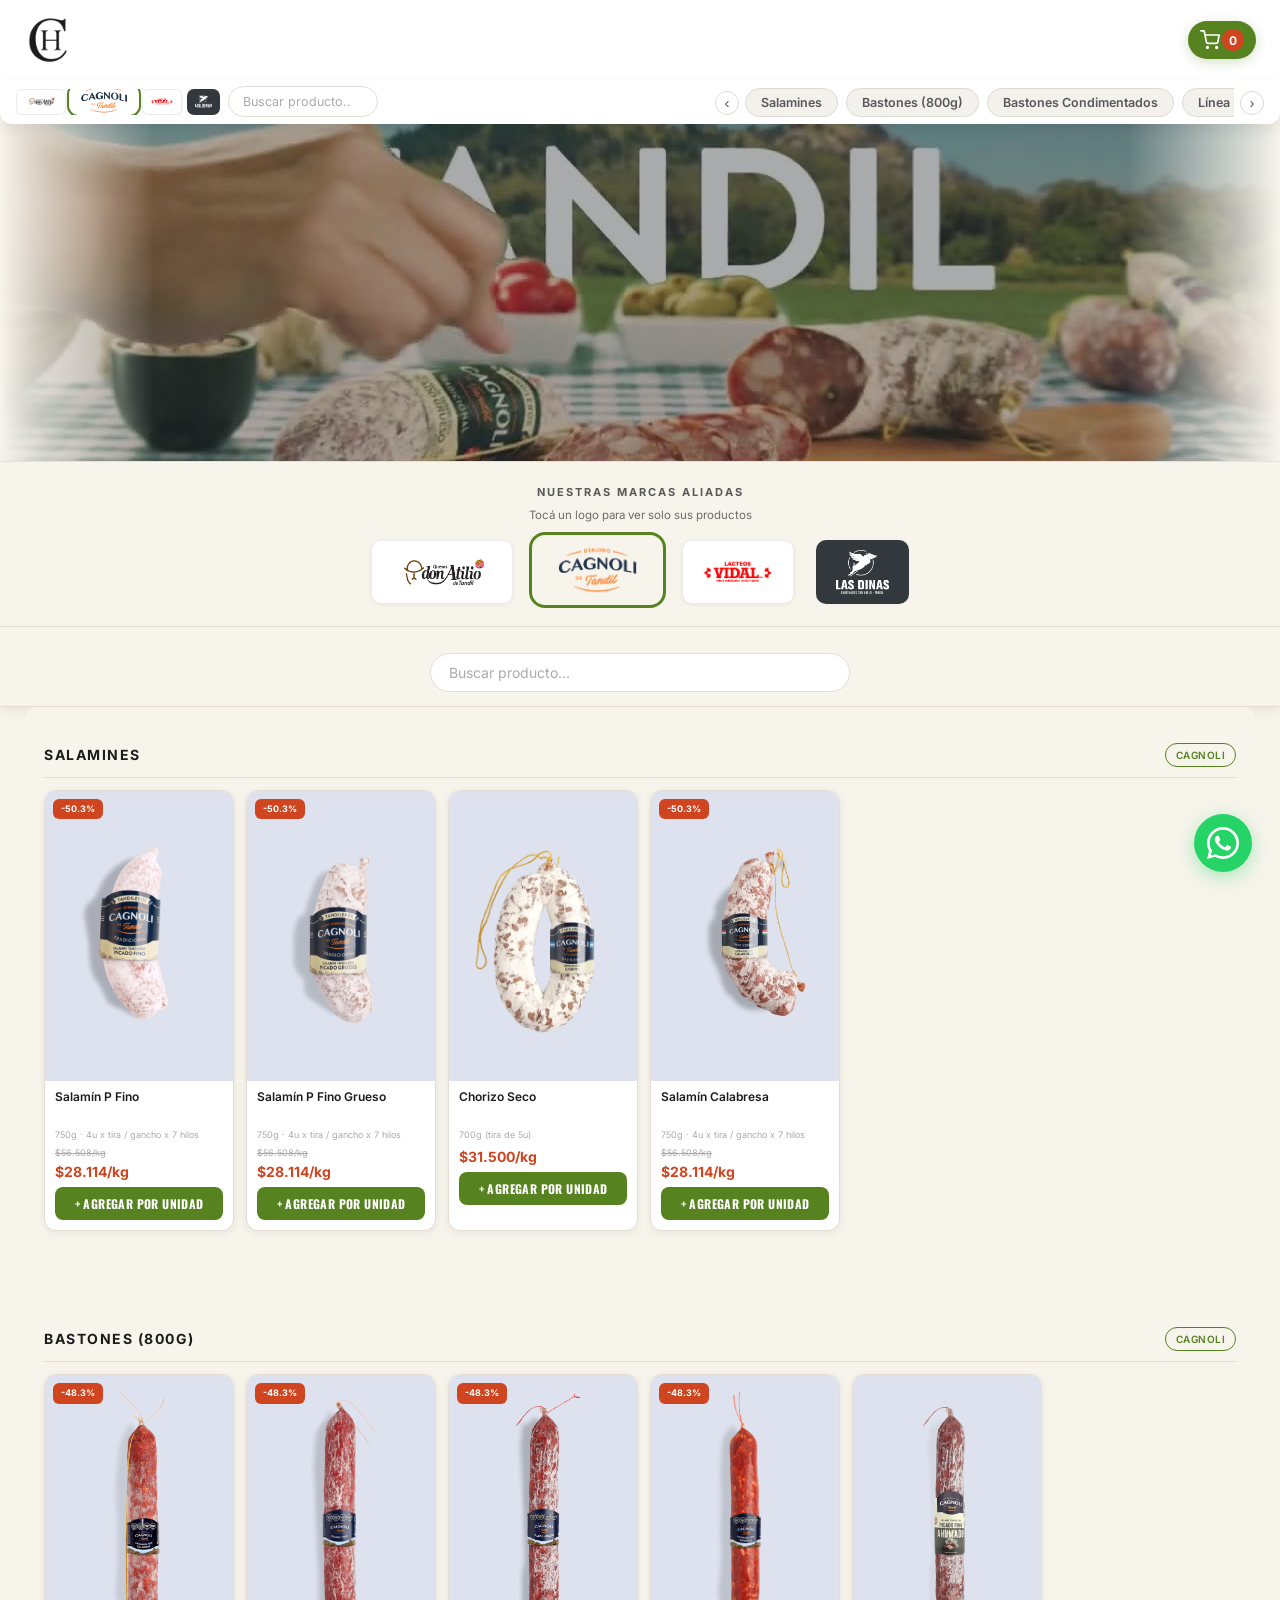
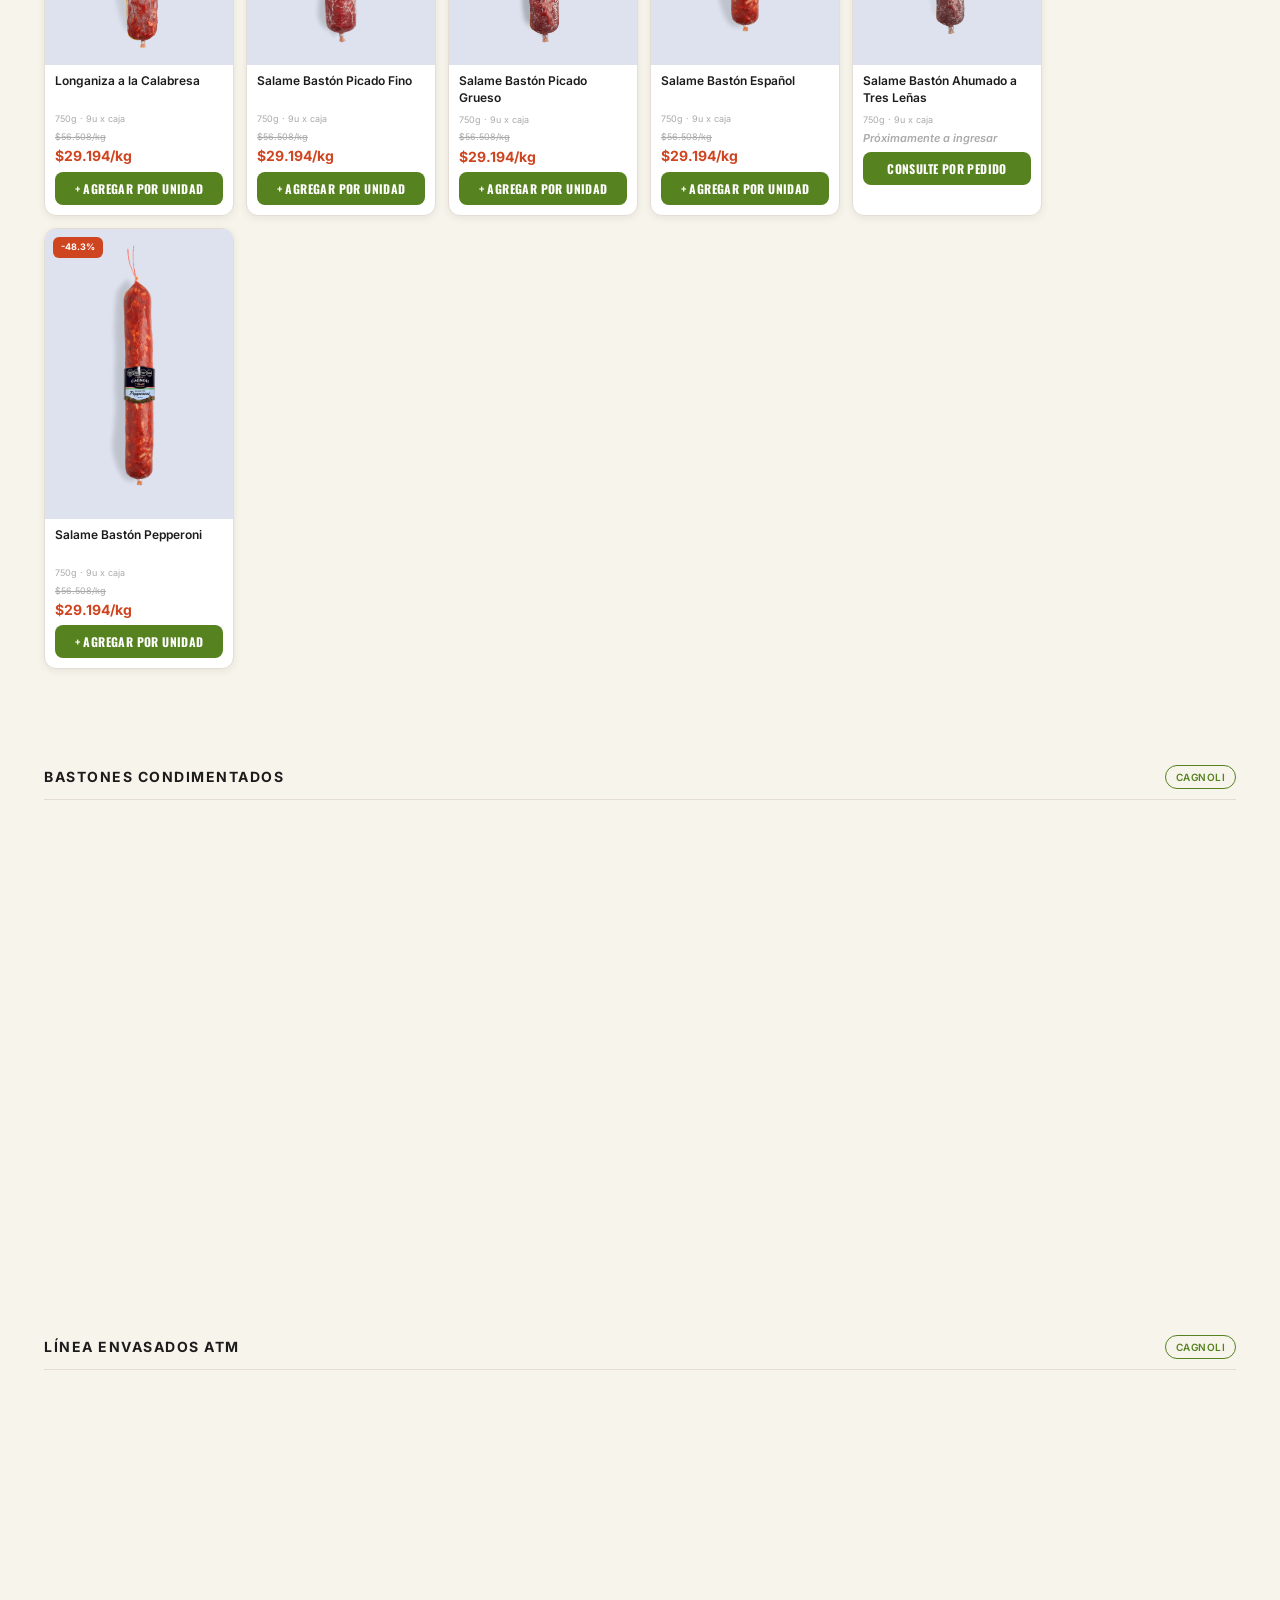
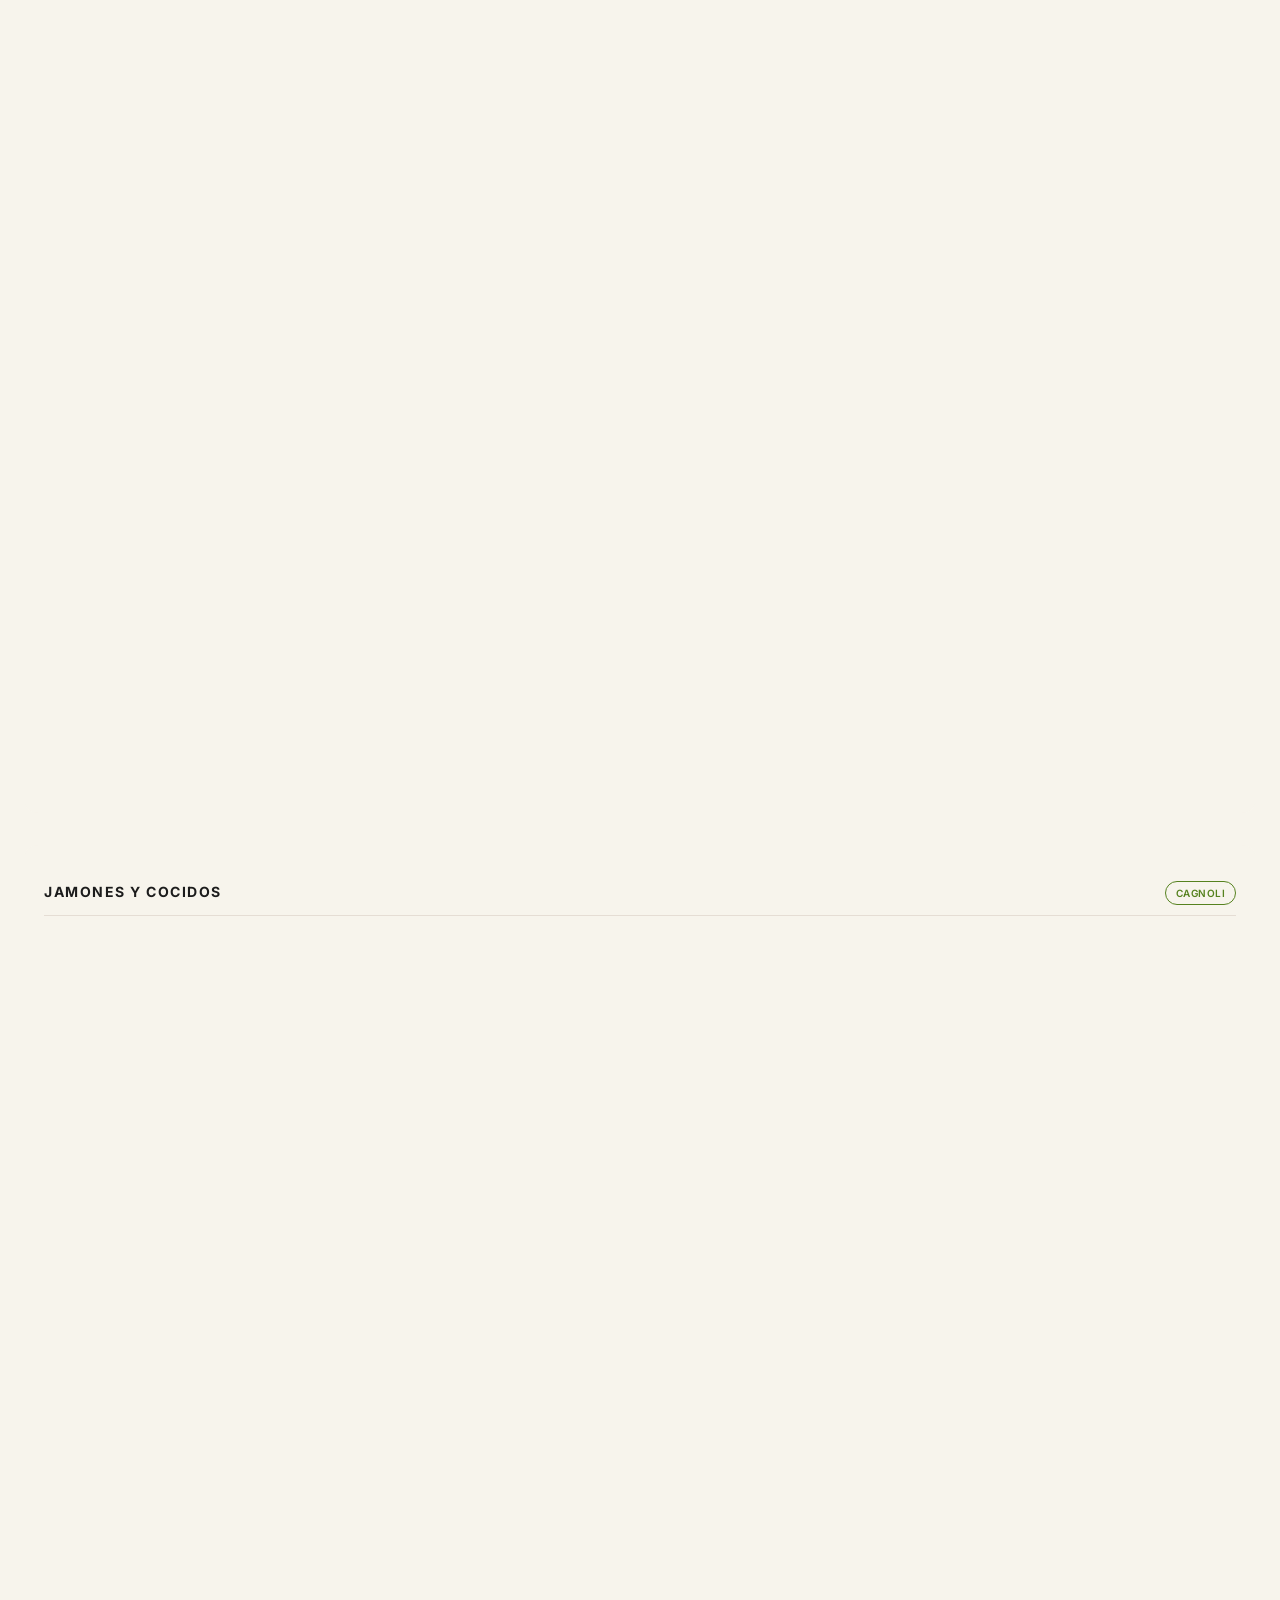
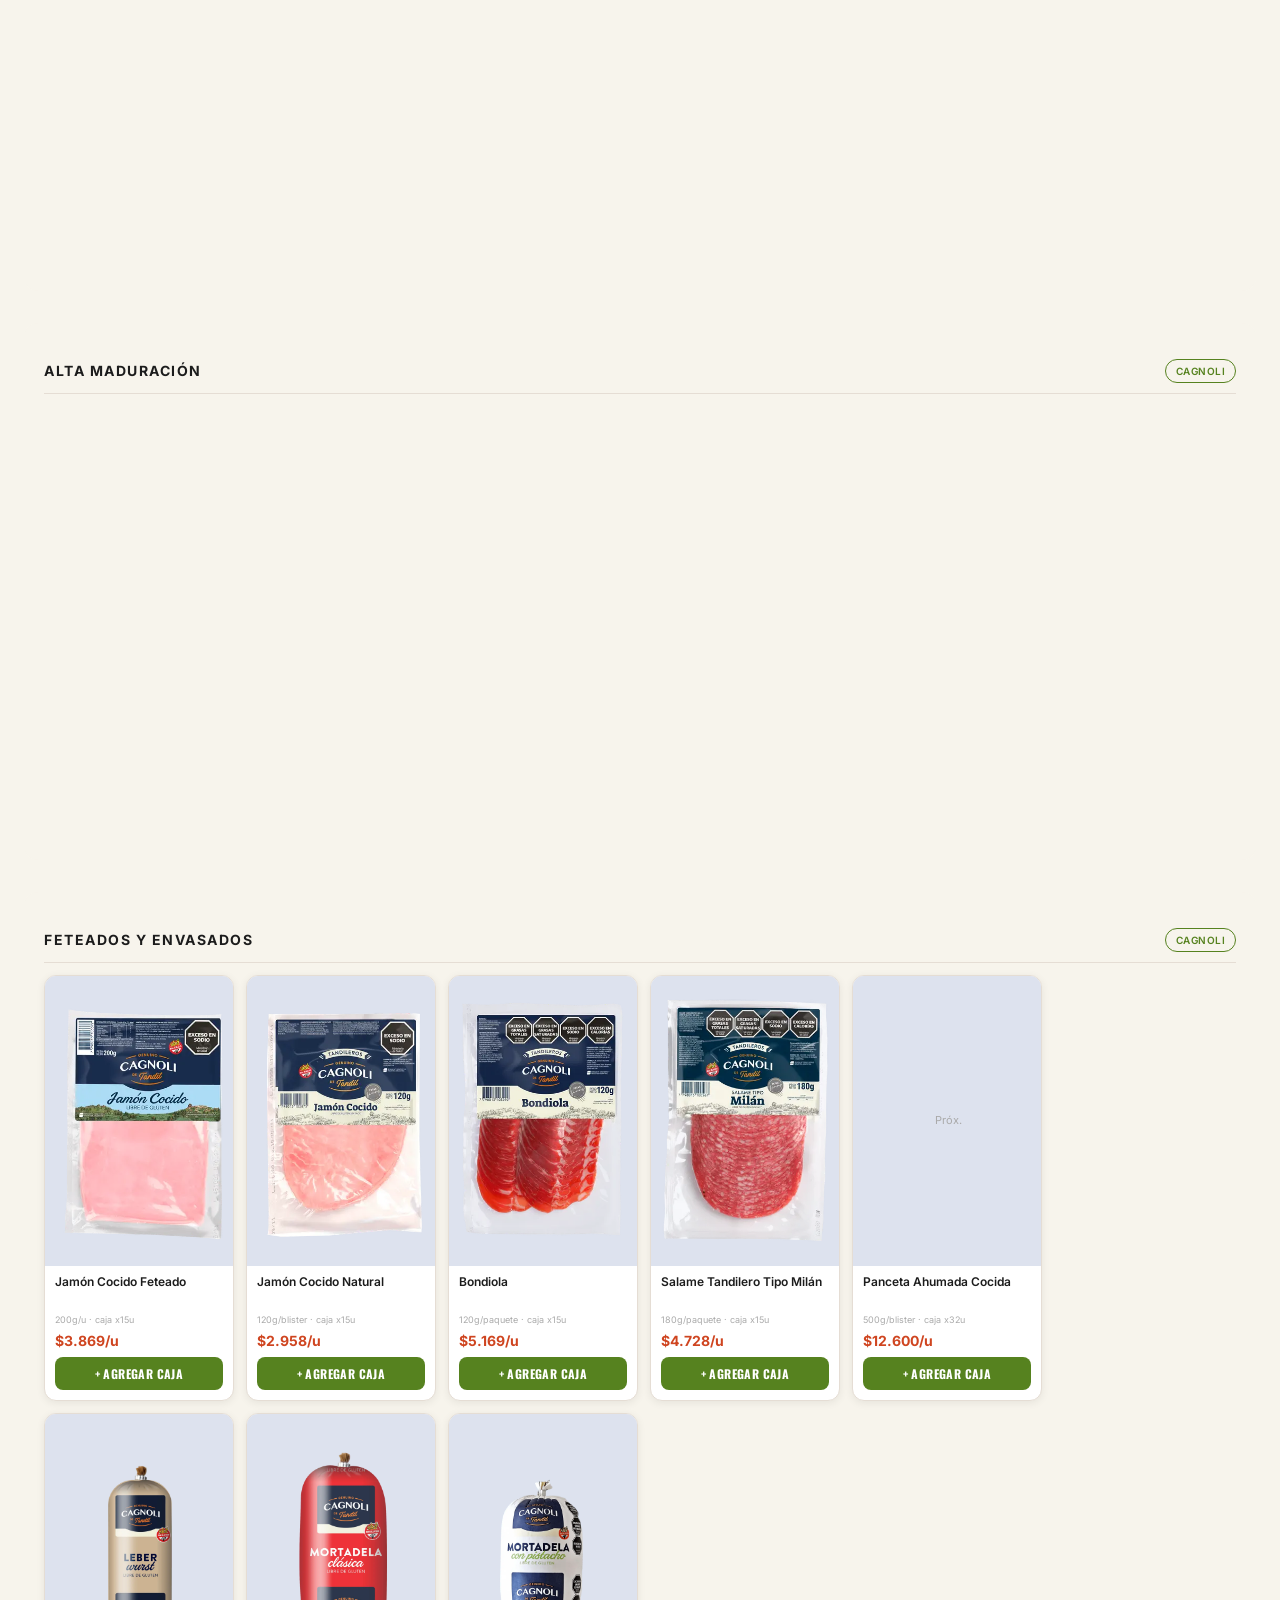
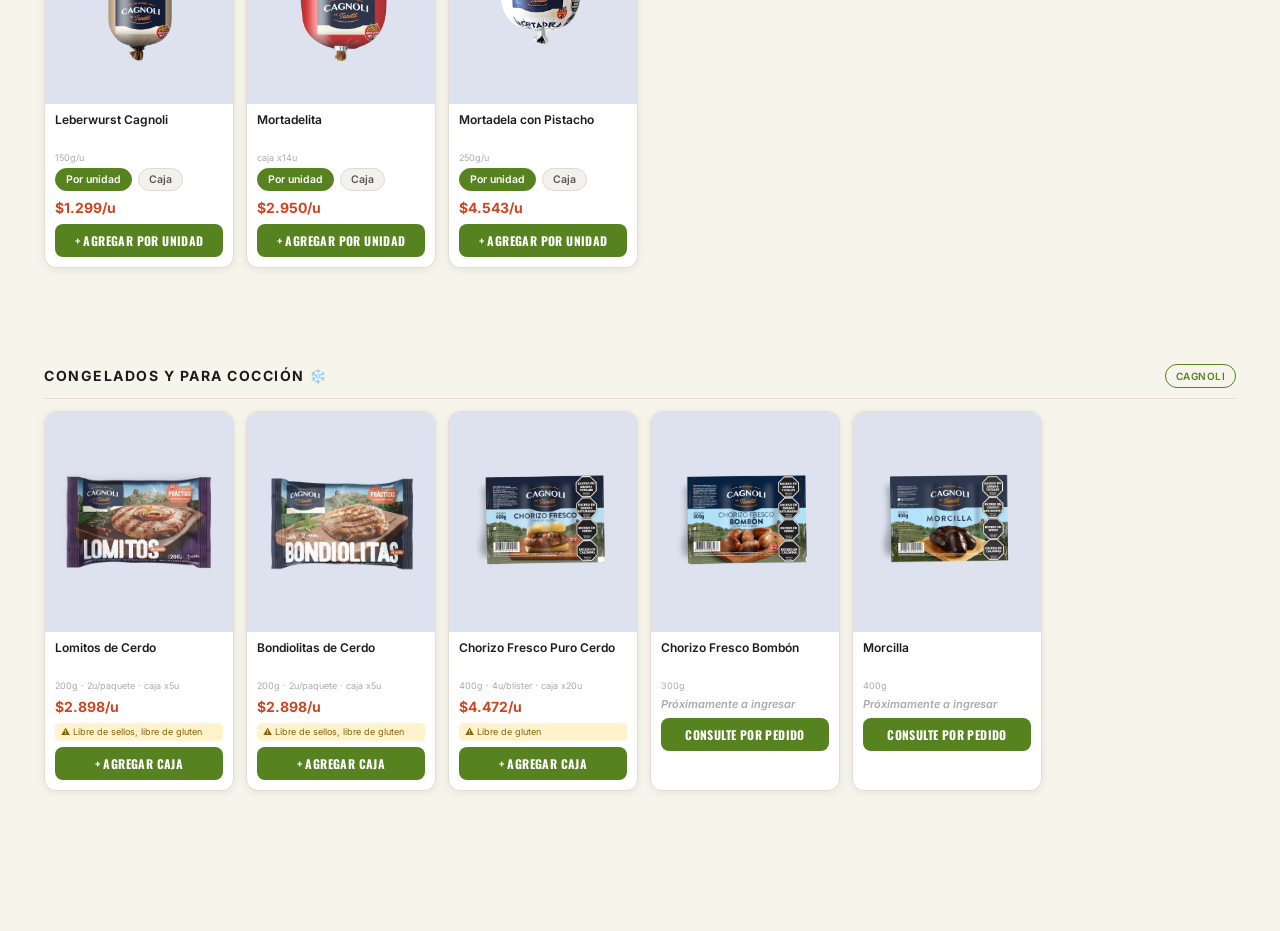
==== index.html @ bcf18d20 "Ajustes navi: buscador mobile mas angosto (comprime marcas al expandirse), icono de carrito SVG en v" ====
<!DOCTYPE html>
<html lang="es">
<head>
<meta charset="UTF-8">
<meta name="viewport" content="width=device-width, initial-scale=1.0">
<title>CH Distribución - Catálogo Completo</title>
<link rel="preconnect" href="https://fonts.googleapis.com">
<link rel="preconnect" href="https://fonts.gstatic.com" crossorigin>
<link href="https://fonts.googleapis.com/css2?family=Oswald:wght@500;700&family=Inter:wght@400;500;600;700;800&display=swap" rel="stylesheet">
<link rel="stylesheet" href="style.css">
</head>
<body>
<header class="header">
<div class="header-content">
<div class="logo-container">
<img src="img/marcas/ch_distribucion_isotipo.png" alt="CH Distribución" class="logo-ch-img">
<div class="logo-text">
<h1>CHARNI DISTRIBUCIÓN</h1>
</div>
</div>
<button class="cart-btn" onclick="openCart()">
<span class="cart-btn-icon" aria-hidden="true"><svg viewBox="0 0 24 24" fill="none" stroke="currentColor" stroke-width="2" stroke-linecap="round" stroke-linejoin="round"><circle cx="9" cy="21" r="1"></circle><circle cx="20" cy="21" r="1"></circle><path d="M1 1h4l2.68 13.39a2 2 0 0 0 2 1.61h9.72a2 2 0 0 0 2-1.61L23 6H6"></path></svg></span><span class="cart-btn-label"> Consultas</span> <span class="cart-count" id="cartCount">0</span>
</button>
</div>
<div class="header-compact-row" id="headerCompactRow">
<div id="compactTopRow">
<div id="marcasRowCompact">
<button class="marca-chip compacta claro" data-brand="donatilio" onclick="filterBrandFromChip('donatilio')"><img src="img/marcas/don_atilio.png" alt="Don Atilio"></button>
<button class="marca-chip compacta transparente grande" data-brand="cagnoli" onclick="filterBrandFromChip('cagnoli')"><img src="img/marcas/cagnoli.png" alt="Cagnoli"></button>
<button class="marca-chip compacta claro" data-brand="vidal" onclick="filterBrandFromChip('vidal')"><img src="img/marcas/vidal.png" alt="Lácteos Vidal"></button>
<button class="marca-chip compacta oscuro" data-brand="lasdinas" onclick="filterBrandFromChip('lasdinas')"><img src="img/marcas/lasdinas.png" alt="Las Dinas"></button>
</div>
<input type="search" id="searchBoxCompact" class="search-box" placeholder="Buscar producto..." oninput="onSearchInputCompact(this.value)">
</div>
</div>
</header>
<section class="hero" id="hero">
<div class="hero-bg" id="heroBg"></div>
<video class="hero-bg" id="heroVideo" autoplay muted loop playsinline preload="metadata" poster="img/heroes/cagnoli_poster.jpg">
<source src="img/heroes/cagnoli.mp4" type="video/mp4">
</video>
<div class="hero-overlay"></div>
</section>
<div class="marcas-aliadas">
<div class="marcas-aliadas-label">Nuestras Marcas Aliadas</div>
<div class="marcas-aliadas-hint">Tocá un logo para ver solo sus productos</div>
<div class="marcas-row">
<button class="marca-chip claro" data-brand="donatilio" onclick="filterBrandFromChip('donatilio')"><img src="img/marcas/don_atilio.png" alt="Don Atilio"></button>
<button class="marca-chip transparente grande" data-brand="cagnoli" onclick="filterBrandFromChip('cagnoli')"><img src="img/marcas/cagnoli.png" alt="Cagnoli"></button>
<button class="marca-chip claro" data-brand="vidal" onclick="filterBrandFromChip('vidal')"><img src="img/marcas/vidal.png" alt="Lácteos Vidal"></button>
<button class="marca-chip oscuro" data-brand="lasdinas" onclick="filterBrandFromChip('lasdinas')"><img src="img/marcas/lasdinas.png" alt="Las Dinas"></button>
</div>
</div>
<div class="filters-wrapper">
<div class="search-inner">
<input type="search" id="searchBox" class="search-box" placeholder="Buscar producto..." oninput="onSearchInput(this.value)">
</div>
</div>
<div class="cat-quicknav-wrap" id="quickNavWrap">
<button type="button" class="quicknav-arrow quicknav-prev" onclick="scrollQuickNav(-1)" aria-label="Categorías anteriores">‹</button>
<div class="cat-quicknav" id="quickNav"></div>
<button type="button" class="quicknav-arrow quicknav-next" onclick="scrollQuickNav(1)" aria-label="Categorías siguientes">›</button>
</div>
<main class="container" id="catalogo-main">
</main>
<div class="modal" id="cartModal">
<div class="modal-content">
<div class="modal-header">
<h3>🛒 Mi Consulta</h3>
<button class="close-btn" onclick="closeCart()">&times;</button>
</div>
<div class="cart-notice">📩 Esto no confirma tu pedido: al enviarlo por WhatsApp, iniciás el contacto directo con tu vendedor para coordinar precio y disponibilidad.</div>
<div id="cartItems"></div>
<div id="cartSubtotal"></div>
<div class="cart-actions" id="cartActions" style="display:none">
<button class="btn-send" onclick="sendWhatsApp()">📱 Enviar por WhatsApp</button>
<button class="btn-clear" onclick="clearCart()">🗑️ Vaciar</button>
</div>
</div>
</div>
<a href="https://wa.me/5492213188614?text=Hola!%20Quiero%20consultar%20sobre%20sus%20productos" class="whatsapp-float" target="_blank">
<svg viewBox="0 0 32 32"><path d="M16 0c-8.837 0-16 7.163-16 16 0 2.825.744 5.488 2.038 7.788L.05 31.95l8.325-2.088C10.6 31.238 13.2 32 16 32c8.837 0 16-7.163 16-16S24.837 0 16 0zm0 29.35c-2.438 0-4.75-.663-6.738-1.813l-.475-.288-5.013 1.263 1.3-4.9-.313-.5C3.4 21.175 2.65 18.638 2.65 16c0-7.35 5.988-13.35 13.35-13.35S29.35 8.65 29.35 16 23.362 29.35 16 29.35zm7.338-9.838c-.4-.2-2.375-1.175-2.738-1.3-.375-.138-.65-.2-.925.2-.275.4-1.063 1.3-1.3 1.575-.238.275-.475.313-.875.113-.4-.2-1.688-.625-3.213-1.988-1.188-1.063-1.988-2.375-2.225-2.775-.238-.4-.025-.613.175-.813.188-.175.4-.475.6-.713.2-.238.275-.4.413-.675.138-.275.063-.5-.038-.7-.1-.2-.925-2.225-1.263-3.05-.325-.788-.663-.675-.925-.688-.238-.013-.5-.013-.763-.013s-.7.1-1.063.5c-.363.4-1.388 1.35-1.388 3.3s1.425 3.838 1.625 4.1c.2.275 2.788 4.238 6.738 5.95.938.4 1.675.638 2.238.825.95.3 1.813.25 2.5.15.763-.113 2.375-.975 2.713-1.913.338-.938.338-1.738.238-1.913-.1-.188-.363-.3-.763-.5z"/></svg>
</a>
<script src="products.js"></script>
<script src="config.js"></script>
<script>window.SHOW_PRICES=true;</script>
<script src="app.js"></script>
</body>
</html>
---- style.css ----
@import url('https://fonts.googleapis.com/css2?family=Oswald:wght@500;700&family=Inter:wght@400;500;600;700;800&display=swap');

*{margin:0;padding:0;box-sizing:border-box}

:root{
  --fondo:#F7F4EC;
  --fondo-alt:#ffffff;
  --card:#ffffff;
  --texto:#1c1c1c;
  --texto-suave:#6b6b6b;
  --texto-muy-suave:#aaaaaa;
  --bordo:#8b1538;
  --bordo-claro:#a91d47;
  --gris-oscuro:#33383D;
  --gris-oscuro-claro:#454b52;
  --verde:#56821F;
  --verde-oscuro:#395A11;
  --naranja:#CF4520;
  --borde-sutil:#e5ddd4;
  --sombra:rgba(0,0,0,0.07);
  --sombra-hover:rgba(86,130,31,0.16);
}

body{
  font-family:'Inter',-apple-system,BlinkMacSystemFont,'Segoe UI',sans-serif;
  background:var(--fondo);
  color:var(--texto);
  line-height:1.6;
}

/* ── HEADER ── */
.header{
  background:var(--fondo-alt);
  padding:16px 0;
  border-bottom:1px solid var(--borde-sutil);
  position:sticky;
  top:0;
  z-index:1000;
  box-shadow:0 2px 12px var(--sombra);
}
.header-content{
  max-width:1400px;
  margin:0 auto;
  padding:0 24px;
  display:flex;
  justify-content:space-between;
  align-items:center;
  gap:15px;
  flex-wrap:wrap;
}
.logo-container{display:flex;align-items:center;gap:14px}
.logo-ch-img{
  height:48px;
  width:auto;
  flex-shrink:0;
}
.logo-text h1{
  font-family:'Oswald',sans-serif;
  font-weight:700;
  font-size:19px;
  color:var(--texto);
  text-transform:uppercase;
  letter-spacing:0.8px;
}
.cart-btn{
  background:var(--verde);
  color:#fff;
  padding:10px 22px;
  border:none;border-radius:30px;
  cursor:pointer;
  font-family:'Oswald',sans-serif;
  font-size:14px;font-weight:700;
  text-transform:uppercase;
  letter-spacing:0.5px;
  display:flex;align-items:center;gap:8px;
  transition:all 0.25s;
  box-shadow:0 3px 12px rgba(86,130,31,0.25);
}
.cart-btn:hover{
  background:var(--verde-oscuro);
  transform:translateY(-1px);
  box-shadow:0 5px 18px rgba(86,130,31,0.35);
}
/* Ícono de carrito propio (SVG), no emoji: se ve igual en todos los
   sistemas/navegadores y permite controlar tamaño y trazo. */
.cart-btn-icon{display:inline-flex;flex-shrink:0}
.cart-btn-icon svg{display:block;width:22px;height:22px}
.header.header-compacto .cart-btn-icon svg{width:20px;height:20px}
.cart-count{
  background:var(--naranja);
  color:#fff;
  border-radius:50%;
  width:22px;height:22px;
  display:flex;align-items:center;justify-content:center;
  font-size:12px;font-weight:700;
  font-family:'Inter',sans-serif;
}

/* ── HEADER CONTEXTUAL / COMPACTO AL SCROLLEAR (v2) ──────────────────
   Cuando "Nuestras Marcas Aliadas" sale de pantalla, el header (que ya
   es sticky) muestra una segunda franja debajo con las marcas (chips
   chicos, versión propia — no son las mismas del hero reubicadas), un
   buscador propio (sincronizado con el principal) y los pills de
   categoría — y el botón Consultas se reduce a ícono+badge. Nada se
   reparenta salvo el "wrap" de categorías (ver más abajo), así que la
   franja entera solo anima opacity/transform: nunca hay un elemento
   real cambiando de tamaño en medio de la transición, que es lo que
   antes se sentía "poco fluido". ── */
.cart-btn-label{margin:0 2px}
.header.header-compacto .cart-btn-label{display:none}
.header.header-compacto .cart-btn{padding:8px 12px;gap:2px}
.header.header-compacto .logo-text{display:none}

.header-compact-row{
  position:absolute;
  top:100%;left:0;right:0;
  max-width:1400px;margin:0 auto;
  background:var(--fondo-alt);
  display:flex;
  align-items:center;
  gap:8px;
  flex-wrap:wrap;
  padding:6px 16px 7px;
  opacity:0;
  transform:translateY(-4px);
  pointer-events:none;
  transition:opacity 0.18s ease-out, transform 0.18s ease-out;
  box-shadow:0 6px 14px var(--sombra);
  border-bottom-left-radius:12px;
  border-bottom-right-radius:12px;
  z-index:999;
}
.header.header-compacto .header-compact-row{
  opacity:1;
  transform:translateY(0);
  pointer-events:auto;
}
@media(prefers-reduced-motion: reduce){
  .header-compact-row{transition:none}
}

/* Agrupa marcas+buscador en su propia fila interna SIN wrap: así, si no
   entran los dos en el ancho disponible (mobile con el buscador ya
   expandido), es #marcasRowCompact el que se comprime/scrollea — nunca
   el buscador salta a una segunda línea tapando o descuadrando todo. */
#compactTopRow{
  display:flex;align-items:center;gap:8px;
  flex:1 1 auto;min-width:0;
}

/* Chips de marca de la franja compacta: elementos propios y siempre
   presentes en el DOM (nunca se mudan) — comparten clase .marca-chip
   con los del hero para que setActiveChip() los sincronice sin código
   extra, más el modificador .compacta para el tamaño chico. */
#marcasRowCompact{
  display:flex;gap:5px;flex-wrap:nowrap;
  overflow-x:auto;scrollbar-width:none;
  flex-shrink:0;
}
#marcasRowCompact::-webkit-scrollbar{display:none}
.marca-chip.compacta{
  height:26px;padding:3px 8px;border-radius:7px;
  outline-width:2px;outline-offset:2px;
}
.marca-chip.compacta img{max-height:14px;max-width:50px}

/* Buscador propio de la franja compacta (sincronizado con #searchBox) */
#searchBoxCompact{flex-shrink:0;width:150px;margin:0;padding:7px 14px;font-size:12.5px}

@media(max-width:768px){
  .header-compact-row .cat-quicknav-wrap{flex-basis:100%;order:3}
  /* En mobile las marcas y el buscador comparten la primera fila: el
     buscador vive como una lupa chica que, al usarse, se expande y
     empuja/comprime la fila de marcas (que ya scrollea horizontal) en
     vez de tapar nada o forzar un salto de línea. */
  #marcasRowCompact{flex-shrink:1;min-width:46px}
  #searchBoxCompact{
    /* Colapsada: el ícono va centrado y SIN padding lateral fijo — un
       padding a los costados no puede ser más chico que el propio
       ícono+su aire, así que terminaba fijando un ancho mínimo mayor
       al declarado. Sin ese padding, el ancho real es el que se pide. */
    -webkit-appearance:none;appearance:none;
    width:26px;
    padding:0;
    background:var(--fondo-alt) no-repeat center/13px 13px url("data:image/svg+xml,%3Csvg xmlns='http://www.w3.org/2000/svg' viewBox='0 0 24 24' fill='none' stroke='%23585858' stroke-width='2'%3E%3Ccircle cx='11' cy='11' r='7'/%3E%3Cline x1='21' y1='21' x2='16.65' y2='16.65'/%3E%3C/svg%3E");
    cursor:pointer;
    transition:width 0.22s ease, padding 0.22s ease;
  }
  #searchBoxCompact:focus{
    width:140px;
    padding:7px 14px;
    background-image:none;
    cursor:text;
  }
}

/* ── HERO ── */
.hero{
  height:380px;
  max-width:1400px;
  margin:0 auto;
  position:relative;
  display:flex;
  align-items:center;justify-content:center;
  overflow:hidden;
}
.hero::before{
  content:'';
  position:absolute;top:0;left:0;width:100%;height:100%;
  background:linear-gradient(to right,var(--fondo) 0%,transparent 12%,transparent 88%,var(--fondo) 100%);
  z-index:2;pointer-events:none;
}
.hero-bg{
  position:absolute;top:0;left:0;
  width:100%;height:100%;
  object-fit:cover;
  transition:opacity 1s ease;
  background-size:cover;background-position:center;
  opacity:1;
}
#heroVideo{opacity:0}
.hero-bg.fade-out{opacity:0}
.hero-overlay{
  position:absolute;top:0;left:0;width:100%;height:100%;
  background:rgba(51,56,61,0.42);
  z-index:1;
}

/* ── MARCAS ALIADAS ── */
.marcas-aliadas{
  background:#F7F4EC;
  padding:22px 24px;
  border-top:1px solid #e6e2d3;
  border-bottom:1px solid #e6e2d3;
}
.marcas-aliadas-label{
  text-align:center;
  font-size:11px;font-weight:700;letter-spacing:2px;
  color:#585858;text-transform:uppercase;
  margin-bottom:4px;
}
.marcas-aliadas-hint{
  text-align:center;
  font-size:11.5px;
  color:var(--texto-suave);
  margin-bottom:16px;
}
.marcas-row{
  display:flex;justify-content:center;align-items:center;gap:22px;flex-wrap:wrap;
  max-width:1400px;margin:0 auto;
}
.marca-chip{
  display:flex;align-items:center;justify-content:center;
  height:64px;padding:8px 20px;
  border-radius:10px;
  border:none;
  cursor:pointer;
  transition:all 0.22s;
  outline:3px solid transparent;
  outline-offset:3px;
}
.marca-chip.claro{background:#ffffff;box-shadow:0 1px 4px rgba(0,0,0,0.06);border:1px solid #ececec}
.marca-chip.claro:hover{box-shadow:0 5px 16px rgba(0,0,0,0.12);transform:translateY(-2px)}
.marca-chip.oscuro{background:var(--gris-oscuro)}
.marca-chip.oscuro:hover{background:#252a2e;transform:translateY(-2px)}
.marca-chip.transparente{background:transparent}
.marca-chip.transparente:hover{transform:translateY(-2px)}
.marca-chip img{max-height:44px;max-width:150px;object-fit:contain;pointer-events:none}
.marca-chip.grande img{max-height:52px}
.marca-chip:active{transform:scale(0.96)}
.marca-chip.active{
  outline-color:var(--verde);
  transform:translateY(-2px);
}

/* ── FILTERS (el buscador ya no es sticky por sí solo: cuando hace falta
   "pegarlo", pasa a vivir dentro del header compacto — ver más abajo) ── */
.filters-wrapper{
  background:var(--fondo);
  padding:14px 0;
  border-bottom:1px solid var(--borde-sutil);
  box-shadow:0 4px 12px var(--sombra);
}

/* ── LAYOUT ── */
.container{
  max-width:1400px;
  margin:0 auto;
  padding:0 24px 80px;
}

/* ── UTILITY ── */
.hidden{display:none!important}

/* ── MODAL ── */
.modal{
  display:none;
  position:fixed;top:0;left:0;
  width:100%;height:100%;
  background:rgba(0,0,0,0.45);
  z-index:2000;
  align-items:center;justify-content:center;
}
.modal.show{display:flex}
.modal-content{
  background:var(--fondo-alt);
  padding:32px;
  border-radius:20px;
  max-width:580px;width:90%;
  max-height:80vh;overflow-y:auto;
  box-shadow:0 20px 60px rgba(0,0,0,0.18);
  border:1px solid var(--borde-sutil);
}
.modal-header{
  display:flex;justify-content:space-between;align-items:center;
  margin-bottom:22px;padding-bottom:16px;
  border-bottom:1px solid var(--borde-sutil);
}
.modal-header h3{
  font-family:'Oswald',sans-serif;
  font-weight:700;
  font-size:19px;color:var(--texto);
  text-transform:uppercase;
  letter-spacing:0.5px;
}
.close-btn{
  background:none;border:none;
  color:var(--texto-suave);
  font-size:28px;cursor:pointer;line-height:1;
}
.cart-notice{
  background:#F2F1EC;
  border:1px solid var(--borde-sutil);
  border-radius:10px;
  padding:12px 14px;
  font-size:13px;
  color:var(--texto-suave);
  margin-bottom:16px;
  line-height:1.4;
}
.cart-item{
  display:flex;justify-content:space-between;align-items:center;
  padding:13px 15px;
  background:var(--fondo);
  border-radius:10px;margin-bottom:9px;
  border:1px solid var(--borde-sutil);
}
.cart-item-info{flex:1}
.cart-item-name{font-weight:600;margin-bottom:3px;color:var(--texto);font-size:14px}
.cart-item-forma{
  font-weight:500;
  color:var(--texto-suave);
  font-size:12.5px;
}
.cart-item-qty{color:var(--texto-suave);font-size:13px}
.cart-item-remove{
  background:none;
  color:var(--bordo);
  border:1.5px solid var(--bordo);
  padding:5px 13px;border-radius:18px;
  cursor:pointer;font-size:12px;font-weight:600;
  transition:all 0.2s;
}
.cart-item-remove:hover{background:var(--bordo);color:#fff}
.cart-empty{
  text-align:center;padding:48px;
  color:var(--texto-muy-suave);font-size:15px;
}
.cart-actions{margin-top:18px;display:flex;gap:10px}
.btn-send{
  background:#25D366;color:#fff;
  padding:14px;border:none;border-radius:28px;
  cursor:pointer;
  font-family:'Oswald',sans-serif;
  text-transform:uppercase;letter-spacing:0.4px;
  font-weight:700;font-size:14.5px;flex:1;
  box-shadow:0 4px 14px rgba(37,211,102,0.28);
  transition:all 0.22s;
}
.btn-send:hover{background:#20BA5A;transform:translateY(-1px)}
.btn-clear{
  background:var(--fondo);
  color:var(--bordo);
  border:1.5px solid var(--bordo);
  padding:14px 22px;border-radius:28px;
  cursor:pointer;
  font-family:'Inter',sans-serif;
  font-weight:600;transition:all 0.22s;
}
.btn-clear:hover{background:var(--bordo);color:#fff}

/* ── WHATSAPP FLOAT ── */
.whatsapp-float{
  position:fixed;bottom:28px;right:28px;
  background:#25D366;
  width:58px;height:58px;border-radius:50%;
  display:flex;align-items:center;justify-content:center;
  box-shadow:0 5px 18px rgba(37,211,102,0.38);
  z-index:3000;cursor:pointer;
  transition:all 0.25s;text-decoration:none;
}
.whatsapp-float:hover{
  transform:scale(1.12);
  box-shadow:0 8px 26px rgba(37,211,102,0.52);
}
.whatsapp-float svg{width:32px;height:32px;fill:#fff}

/* ── RESPONSIVE ── */
@media(max-width:768px){
  .hero{height:260px}
  .logo-text h1{font-size:15px}
}

/* ── CATÁLOGO RAPPI-STYLE ── */
.cat-seccion{margin-bottom:32px}
.cat-seccion-header{
  display:flex;
  justify-content:space-between;
  align-items:center;
  padding:16px 0 10px;
  border-bottom:1px solid var(--borde-sutil);
  margin-bottom:12px;
}
.cat-seccion-titulo{
  font-family:'Inter',sans-serif;
  font-size:14px;font-weight:700;
  color:var(--texto);
  text-transform:uppercase;
  letter-spacing:1.5px;
}
.cat-seccion-marca{
  font-size:10px;font-weight:600;
  color:var(--verde);
  border:1px solid var(--verde);
  border-radius:12px;
  padding:3px 10px;
  text-transform:uppercase;
  letter-spacing:0.5px;
}
.cat-row{
  display:flex;
  flex-wrap:wrap;
  gap:12px;
}
.cat-card{
  background:var(--card);
  border-radius:12px;
  border:1px solid var(--borde-sutil);
  flex-shrink:0;
  width:190px;
  overflow:hidden;
  box-shadow:0 2px 8px var(--sombra);
  transition:all 0.2s;
}
.cat-card:hover{
  transform:translateY(-2px);
  box-shadow:0 6px 18px var(--sombra-hover);
  border-color:var(--verde);
}
.cat-card-img{
  width:190px;height:290px;
  overflow:hidden;
  background:var(--fondo);
  display:flex;align-items:center;justify-content:center;
  position:relative;
}
.cat-tag{
  position:absolute;top:8px;right:8px;
  color:#fff;
  font-size:9px;font-weight:700;
  padding:3px 8px;
  border-radius:6px;
  z-index:2;
  text-transform:uppercase;
  letter-spacing:0.5px;
}
.cat-card-img img{
  width:100%;height:100%;
  object-fit:cover;
  transition:transform 0.3s;
}
.cat-card:hover .cat-card-img img{transform:scale(1.05)}
.cat-card-img-empty{
  background:var(--fondo);
  color:var(--texto-muy-suave);
  font-size:11px;
}
.cat-card-info{
  padding:8px 10px 10px;
}
.cat-card-name{
  font-family:'Inter',sans-serif;
  font-size:12px;font-weight:600;
  color:var(--texto);
  line-height:1.35;
  margin-bottom:8px;
  min-height:32px;
}
.cat-card-btn{
  width:100%;
  background:var(--verde);
  color:#fff;
  border:none;
  border-radius:8px;
  padding:8px 0;
  font-family:'Oswald',sans-serif;
  font-size:12px;font-weight:700;
  text-transform:uppercase;
  letter-spacing:0.4px;
  cursor:pointer;
  transition:background 0.2s;
}
.cat-card-btn:hover{background:var(--verde-oscuro)}

/* ── STEPPER +/− EN LA CARD (reemplaza el botón una vez agregado) ── */
.cat-card-stepper{
  display:flex;align-items:center;justify-content:space-between;
  background:var(--verde);
  border-radius:8px;
  padding:4px 6px;
  animation:stepperPop 0.22s ease;
}
.cat-step-btn{
  width:24px;height:24px;flex-shrink:0;
  border-radius:6px;
  border:none;
  background:rgba(255,255,255,0.18);
  color:#fff;
  font-size:15px;font-weight:700;
  line-height:1;
  cursor:pointer;
  display:flex;align-items:center;justify-content:center;
  transition:background 0.2s;
}
.cat-step-btn:hover{background:rgba(255,255,255,0.32)}
.cat-step-value{
  flex:1;text-align:center;
  color:#fff;
  font-family:'Oswald',sans-serif;
  font-size:13px;font-weight:700;
}
@keyframes stepperPop{
  0%{transform:scale(0.9)}
  60%{transform:scale(1.04)}
  100%{transform:scale(1)}
}
@media(prefers-reduced-motion: reduce){
  .cat-card-stepper{animation:none}
}

/* ── SELECTOR DE FORMA (Caja / Por unidad / etc.) ── */
.forma-selector{
  display:flex;gap:6px;flex-wrap:wrap;
  margin-bottom:6px;
}
.forma-pill{
  flex:none;
  padding:4px 10px;
  border-radius:14px;
  background:#F2F1EC;
  border:1px solid #DCDAD1;
  color:#585858;
  font-family:'Inter',sans-serif;
  font-size:10.5px;font-weight:600;
  white-space:nowrap;
  cursor:pointer;
  transition:all 0.2s;
}
.forma-pill:hover{border-color:var(--verde);color:var(--verde);background:#fff}
.forma-pill.active{
  background:var(--verde);
  border-color:var(--verde);
  color:#fff;
}

/* ── NIVELES DE DESCUENTO POR VOLUMEN (compra por volumen) ── */
.cat-niveles{
  display:flex;
  flex-direction:column;
  gap:5px;
  margin-bottom:6px;
}
.cat-nivel-btn{
  width:100%;
  background:linear-gradient(135deg,var(--naranja),#e8632f);
  color:#fff;
  border:none;
  border-radius:8px;
  padding:6px 8px;
  font-family:'Inter',sans-serif;
  font-size:10px;font-weight:700;
  text-align:center;
  line-height:1.3;
  cursor:pointer;
  animation:nivelPulse 1.8s ease-in-out infinite;
  transition:transform 0.15s;
}
.cat-nivel-btn:hover{transform:translateY(-1px)}
.cat-nivel-btn.applied{
  animation:none;
  background:var(--verde);
}
@keyframes nivelPulse{
  0%,100%{box-shadow:0 0 0 0 rgba(207,69,32,0.45)}
  50%{box-shadow:0 0 0 6px rgba(207,69,32,0)}
}
@media(prefers-reduced-motion: reduce){
  .cat-nivel-btn{animation:none}
}

/* ── NOTA DE CANTIDAD VARIABLE (reemplaza al botón Agregar) ── */
.cat-nota-variable{
  font-size:10.5px;
  font-weight:600;
  color:var(--gris-oscuro);
  background:#F2F1EC;
  border:1px solid #DCDAD1;
  border-radius:8px;
  padding:6px 8px;
  text-align:center;
  line-height:1.3;
}

/* ── PRECIOS Y DETALLES ── */
.cat-badge{
  position:absolute;top:8px;left:8px;
  background:var(--naranja);
  color:#fff;
  font-size:9px;font-weight:700;
  padding:3px 8px;
  border-radius:6px;
  z-index:2;
}
.cat-detalle{
  font-size:9px;
  color:var(--texto-muy-suave);
  margin-bottom:4px;
  line-height:1.4;
}
.cat-precio-lista{
  font-size:9px;
  color:var(--texto-muy-suave);
  text-decoration:line-through;
  margin-bottom:1px;
}
.cat-precio-oferta{
  font-size:14px;font-weight:700;
  color:var(--naranja);
  margin-bottom:4px;
}
.cat-precio-pendiente{
  font-size:11px;font-weight:600;font-style:italic;
  color:var(--texto-muy-suave);
  margin-bottom:4px;
}
.cat-nota{
  font-size:9px;
  color:#856404;
  background:#fff3cd;
  border-radius:4px;
  padding:3px 6px;
  margin-bottom:6px;
  line-height:1.4;
}

/* ── CARDS POR MARCA ── */
.cat-card--donatilio .cat-card-img{
  height:220px;
  background:#e8ddc9;
}
.cat-card--donatilio .cat-card-img img{
  object-fit:cover;
  padding:0;
}
.cat-card--donatilio .cat-card-img.cat-card-img-wide img{
  object-fit:cover;
  padding:0;
}

.cat-card--cagnoli .cat-card-img{
  height:290px;
  background:#dde2ee;
}
.cat-card--cagnoli .cat-card-img img{
  object-fit:contain;
  padding:5px;
}
.cat-card--cagnoli .cat-card-img.cat-card-img-wide{
  height:220px;
}

/* ── FONDO DE SECCIÓN (paleta ya unificada arriba para todas las marcas) ── */
.cat-seccion--cagnoli{
  background:#F7F4EC;
  padding:20px 20px 28px;
  border-radius:14px;
}

.cat-card--lasdinas .cat-card-img{
  height:290px;
  background:#1a1008;
}
.cat-card--lasdinas .cat-card-img img{
  object-fit:cover;
  padding:0;
}

.cat-card--vidal .cat-card-img{
  height:290px;
  background:#e8ddc9;
}
.cat-card--vidal .cat-card-img img{
  object-fit:contain;
  padding:6px;
}

/* ── RESPONSIVE ── */
@media(max-width:768px){
  .cat-card{width:145px}
  .cat-card-img{width:145px;height:210px}
  .cat-card--cagnoli .cat-card-img,
  .cat-card--lasdinas .cat-card-img,
  .cat-card--vidal .cat-card-img{height:210px}
  .cat-card--donatilio .cat-card-img{height:168px}
  .cat-card--cagnoli .cat-card-img.cat-card-img-wide{height:159px}
  .cat-seccion-titulo{font-size:12px}
}

.cat-card-img.cat-card-img-wide img{object-fit:contain;padding:6px;}

/* ── BUSCADOR ── */
.search-inner{
  max-width:1400px;margin:12px auto 0;padding:0 24px;
  display:flex;justify-content:center;
}
.search-box{
  width:100%;max-width:420px;
  padding:10px 18px;
  border-radius:24px;
  border:1.5px solid var(--borde-sutil);
  background:var(--fondo-alt);
  color:var(--texto);
  font-family:'Inter',sans-serif;
  font-size:14px;
  transition:border-color 0.2s, box-shadow 0.2s;
}
.search-box:focus{
  outline:none;
  border-color:var(--verde);
  box-shadow:0 0 0 3px rgba(86,130,31,0.15);
}
.search-box::placeholder{color:var(--texto-muy-suave)}

/* ── ACCESOS RAPIDOS ENTRE CATEGORIAS ──────────────────────────────
   #quickNavWrap es lo que se muda al header compacto (nunca el <div>
   #quickNav suelto) — así el propio buildQuickNav()/.show no necesita
   saber nada sobre dónde vive. En desktop (hover:hover + pointer:fine)
   aparecen flechas propias para desplazar; en touch quedan ausentes y
   el scroll es 100% swipe nativo del navegador — son dos interacciones
   con código genuinamente separado, no una sola pensada para mobile. */
.cat-quicknav-wrap{
  display:none;
  align-items:center;
  gap:6px;
  max-width:1400px;margin:0 auto;
  padding:12px 24px 4px;
}
.cat-quicknav-wrap.show{display:flex}
.header-compact-row .cat-quicknav-wrap{
  margin:0;padding:2px 0 0;
  flex:1 1 220px;min-width:120px;
}
.quicknav-arrow{display:none}
@media (hover:hover) and (pointer:fine){
  .quicknav-arrow{
    display:flex;align-items:center;justify-content:center;
    flex-shrink:0;
    width:24px;height:24px;
    border-radius:50%;
    border:1px solid #DCDAD1;
    background:#fff;
    color:#585858;
    font-size:15px;
    line-height:1;
    cursor:pointer;
    transition:all 0.2s;
  }
  .quicknav-arrow:hover{border-color:var(--verde);color:var(--verde)}
  .quicknav-arrow:active{transform:scale(0.92)}
}
.cat-quicknav{
  display:none;
  gap:8px;
  overflow-x:auto;
  flex:1 1 auto;min-width:0;
  scrollbar-width:none;
}
.cat-quicknav::-webkit-scrollbar{display:none}
.cat-quicknav.show{display:flex}
.quicknav-pill{
  flex:none;
  padding:6px 15px;
  border-radius:16px;
  background:#F2F1EC;
  border:1px solid #DCDAD1;
  color:#585858;
  font-family:'Inter',sans-serif;
  font-size:12.5px;font-weight:600;
  white-space:nowrap;
  cursor:pointer;
  transition:all 0.2s;
}
.quicknav-pill:hover{border-color:#56821F;color:#56821F;background:#fff}

/* ── DESCRIPCION OPCIONAL EN CARD ── */
.cat-desc{
  font-size:10.5px;
  color:var(--texto-suave);
  line-height:1.4;
  margin-bottom:6px;
}

/* ── SIN RESULTADOS DE BUSQUEDA ── */
.cat-sin-resultados{
  text-align:center;
  padding:64px 24px;
  color:var(--texto-suave);
  font-size:15px;
  line-height:1.6;
}

/* ── FEEDBACK AL AGREGAR ── */
.cat-card-btn.added{background:#2f7a44}
.cart-count.bump{animation:cartBump 0.4s ease}
@keyframes cartBump{
  0%{transform:scale(1)}
  35%{transform:scale(1.45)}
  100%{transform:scale(1)}
}
@media(prefers-reduced-motion: reduce){
  .cart-count.bump{animation:none}
}

/* ── APARICION SUAVE DE CARDS AL SCROLLEAR ── */
.cat-card.reveal{
  opacity:0;
  transform:translateY(14px) scale(0.97);
  transition:opacity 0.5s ease, transform 0.5s ease;
}
.cat-card.reveal.reveal-visible{
  opacity:1;
  transform:translateY(0) scale(1);
}

/* ── STEPPER DE CANTIDAD EN LA CONSULTA ── */
.cart-item-qty-controls{
  display:flex;align-items:center;gap:10px;
  margin-top:4px;
}
.qty-btn{
  width:24px;height:24px;
  border-radius:50%;
  border:1.5px solid var(--verde);
  background:#fff;
  color:var(--verde);
  font-size:15px;font-weight:700;
  line-height:1;
  cursor:pointer;
  display:flex;align-items:center;justify-content:center;
  transition:all 0.2s;
}
.qty-btn:hover{background:var(--verde);color:#fff}
.qty-value{
  font-size:13px;font-weight:600;
  color:var(--texto);
  min-width:16px;text-align:center;
  white-space:nowrap;
}

/* ── ESTIMADO DE TOTAL EN LA CONSULTA ── */
.cart-subtotal{
  margin-top:14px;
  padding:10px 14px;
  background:var(--fondo);
  border-radius:10px;
  font-size:13.5px;font-weight:600;
  color:var(--texto);
  display:flex;flex-direction:column;gap:2px;
}
.cart-subtotal-note{
  font-size:11px;font-weight:500;font-style:italic;
  color:var(--texto-muy-suave);
}
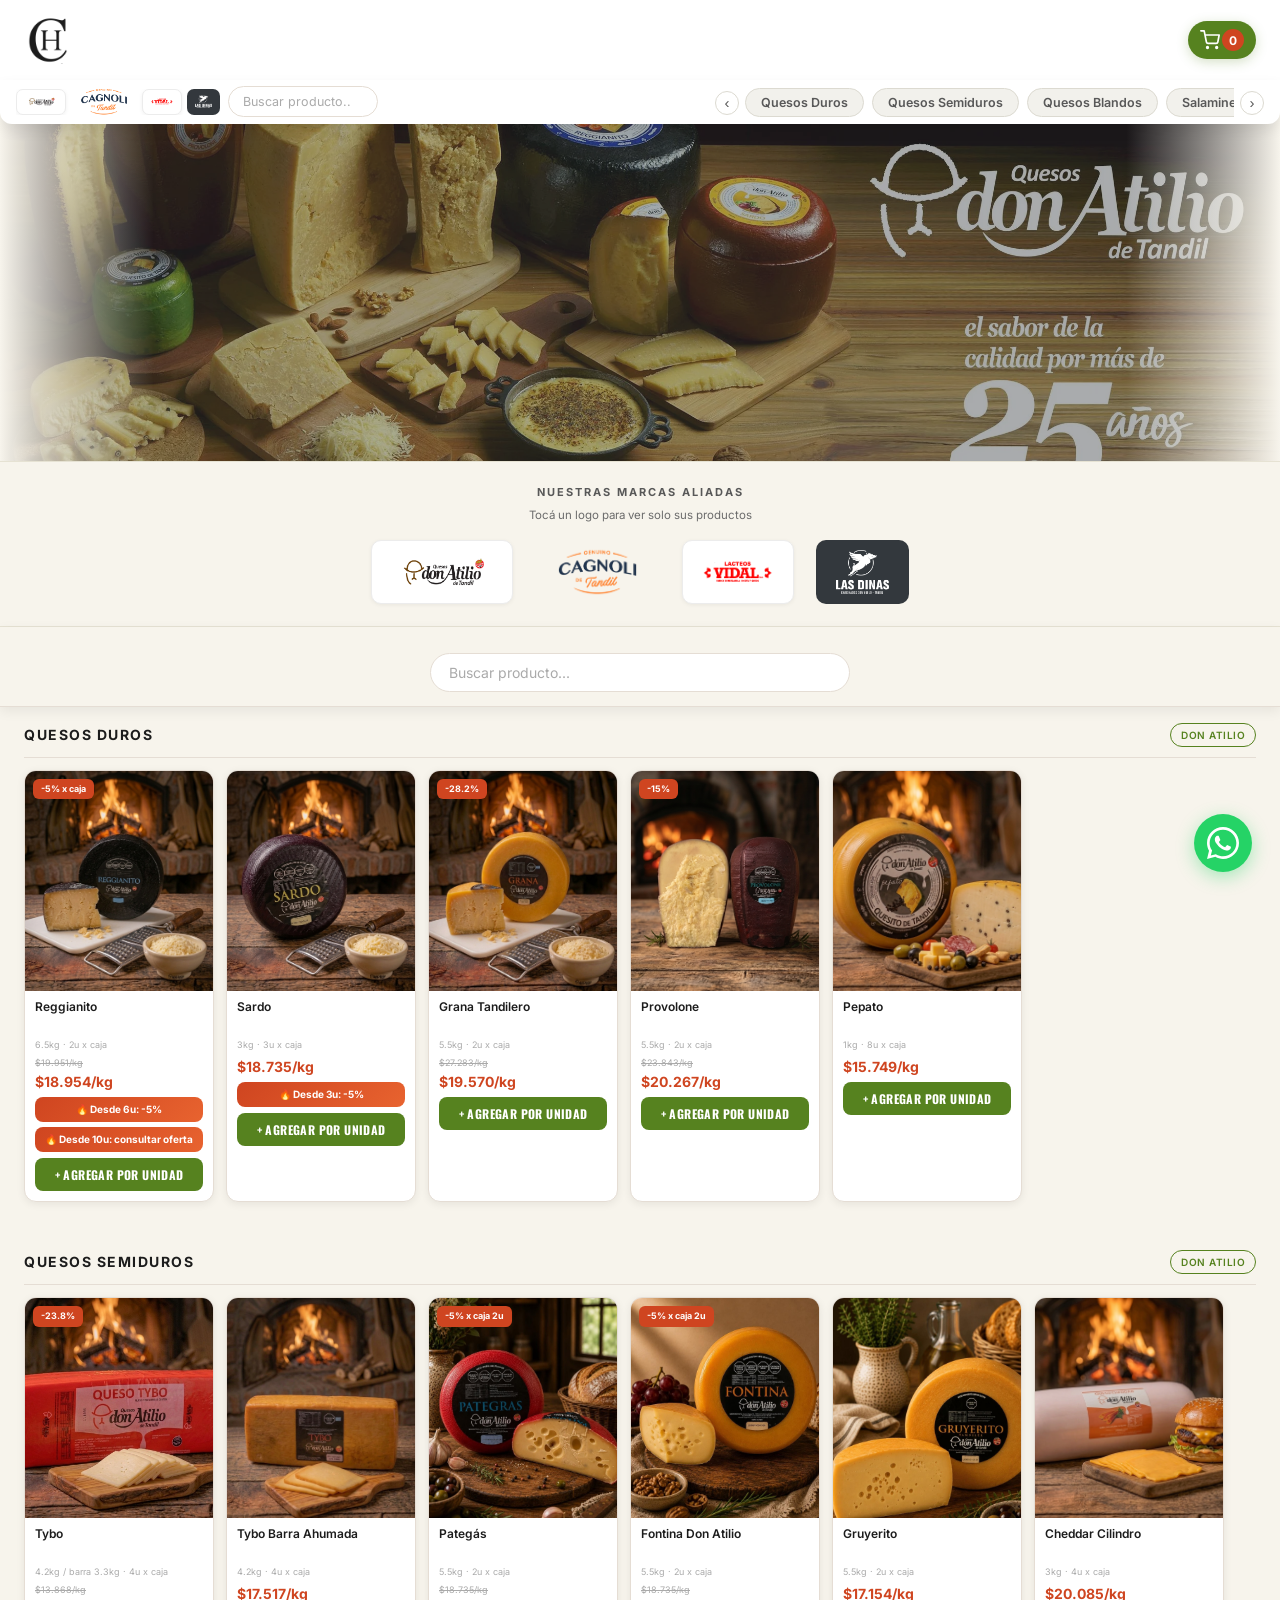
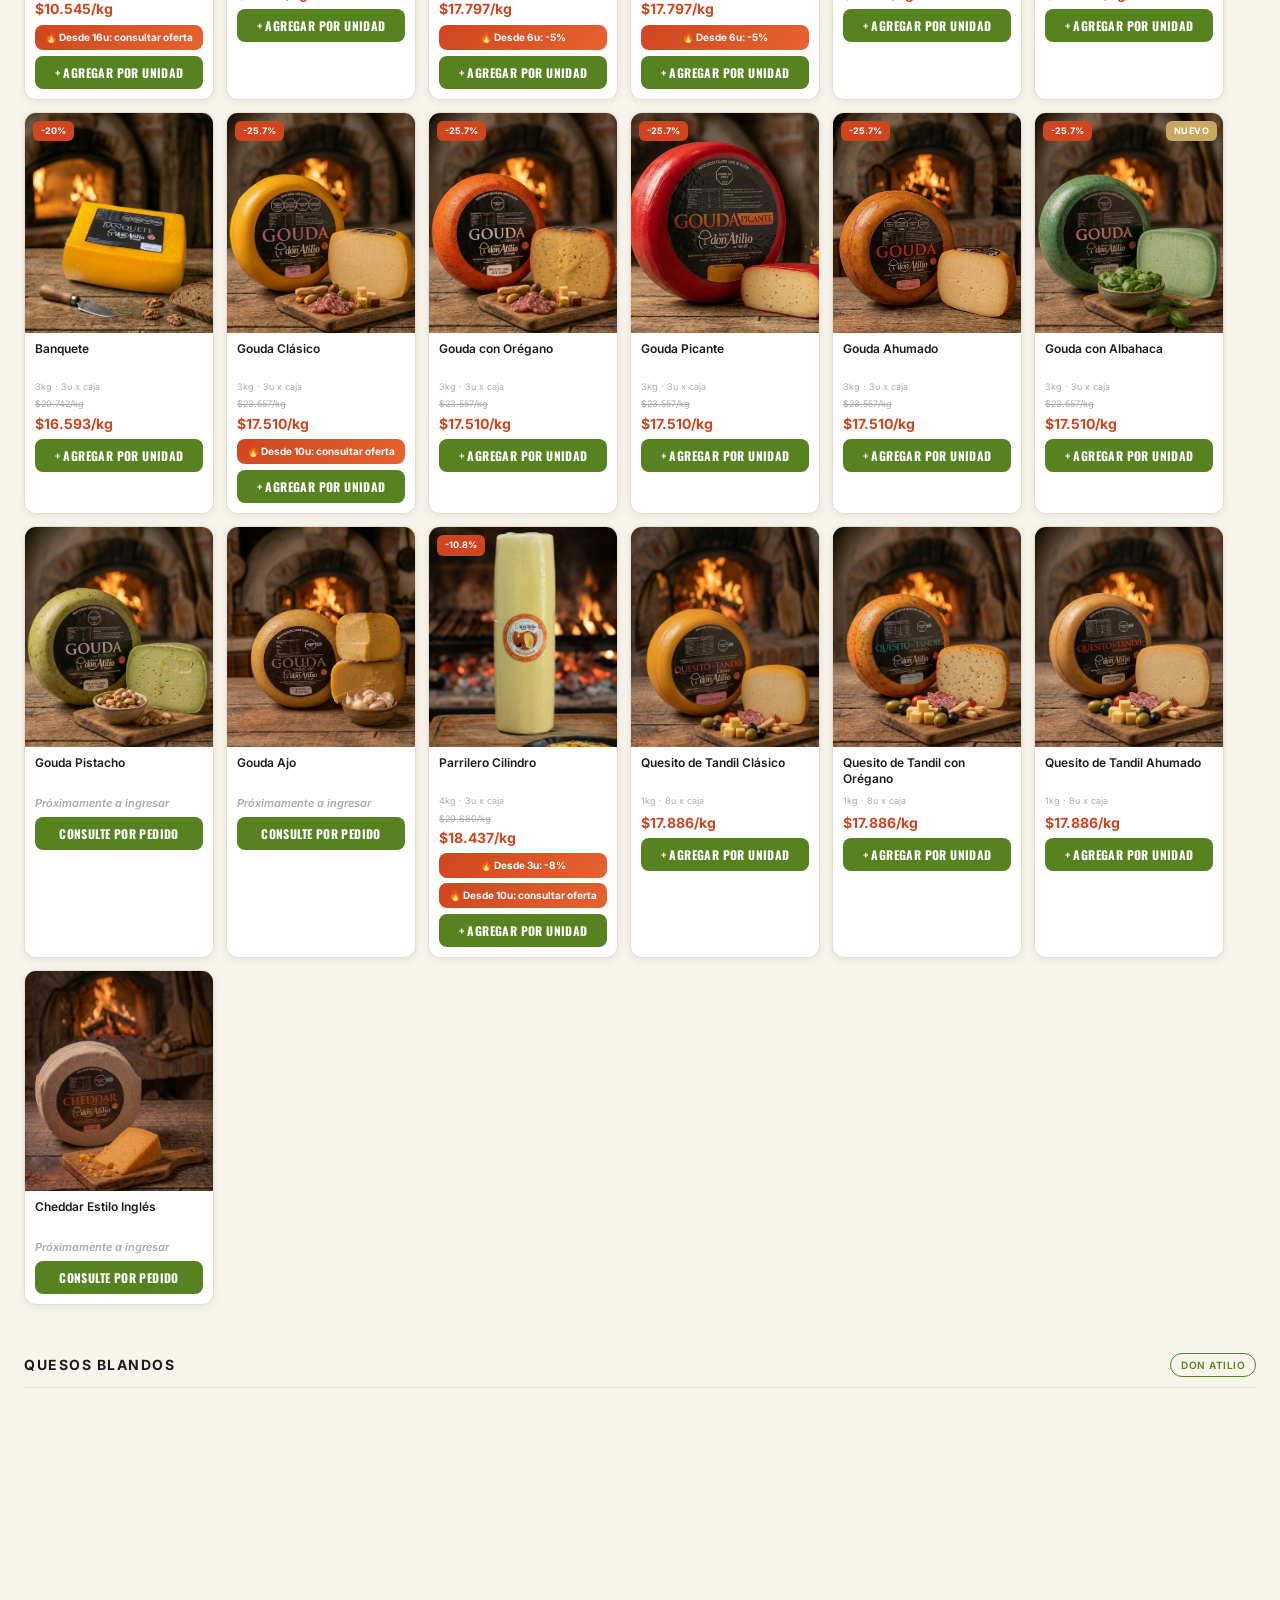
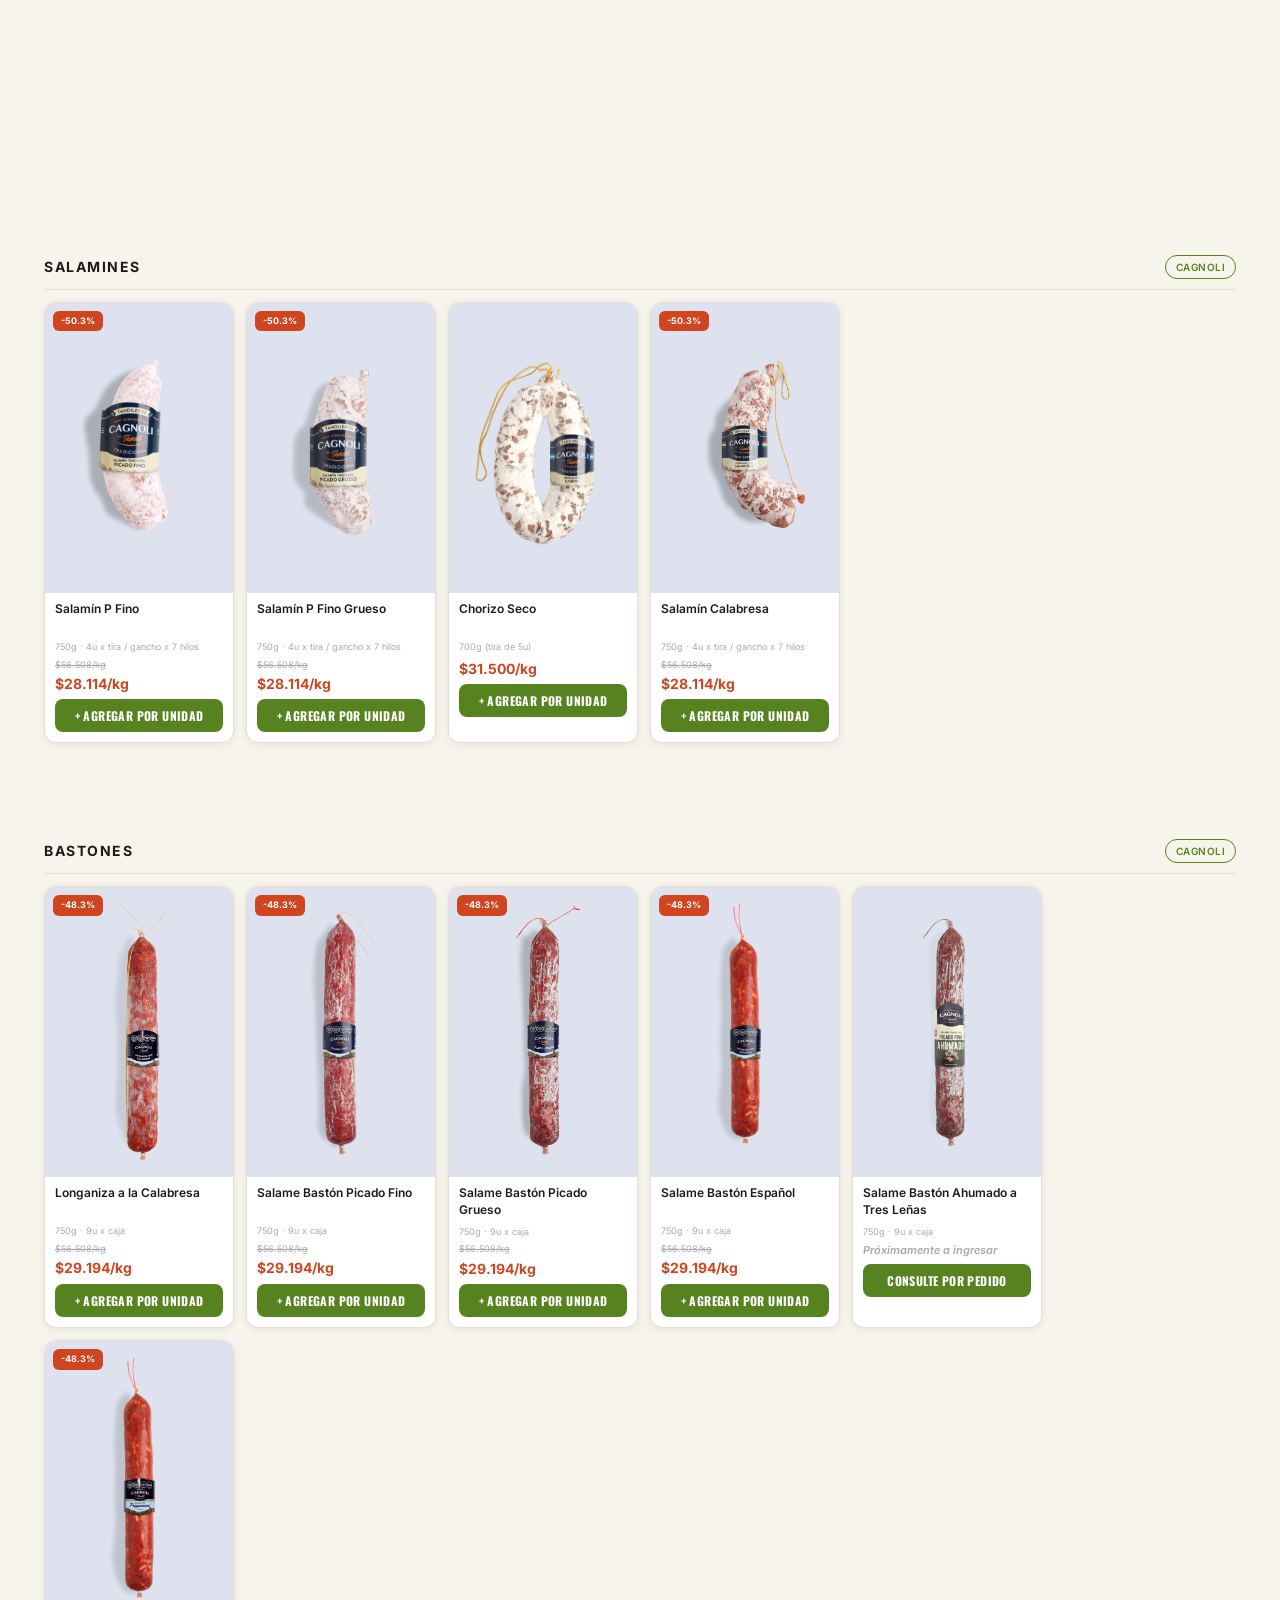
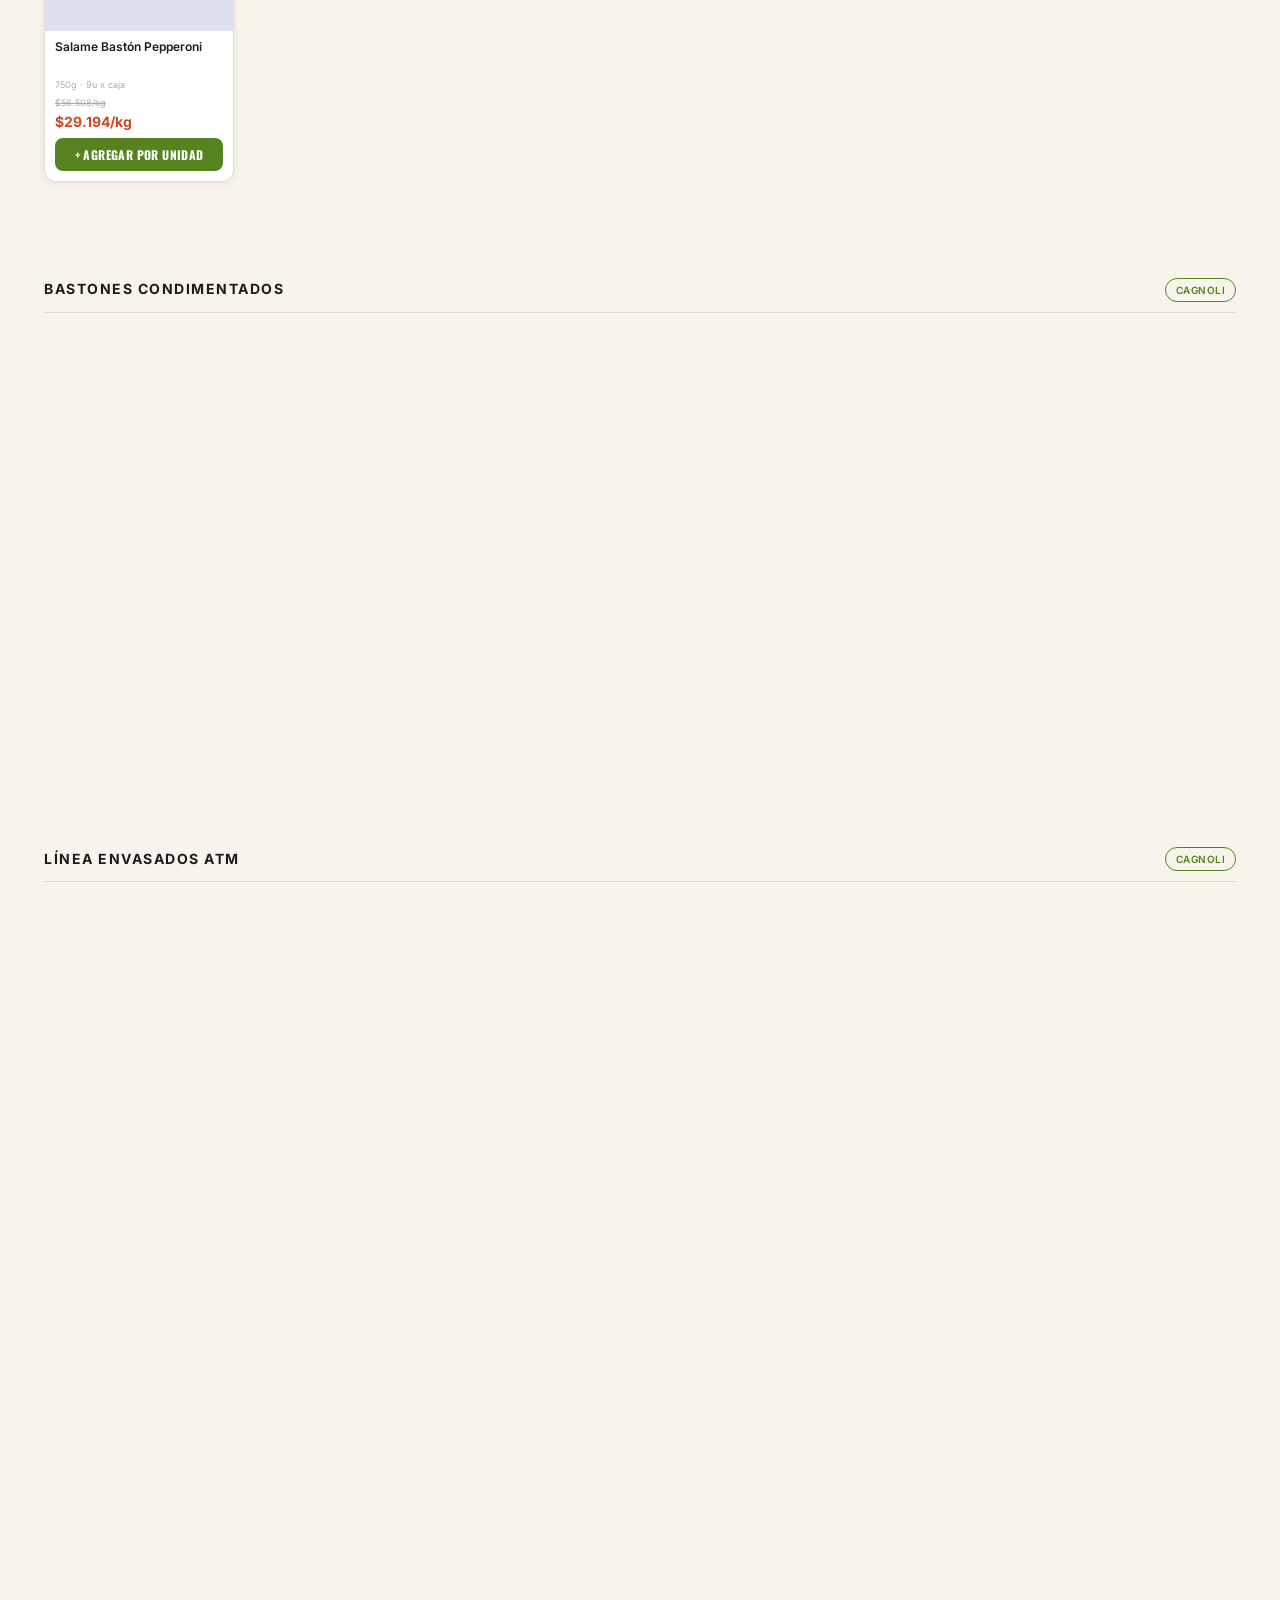
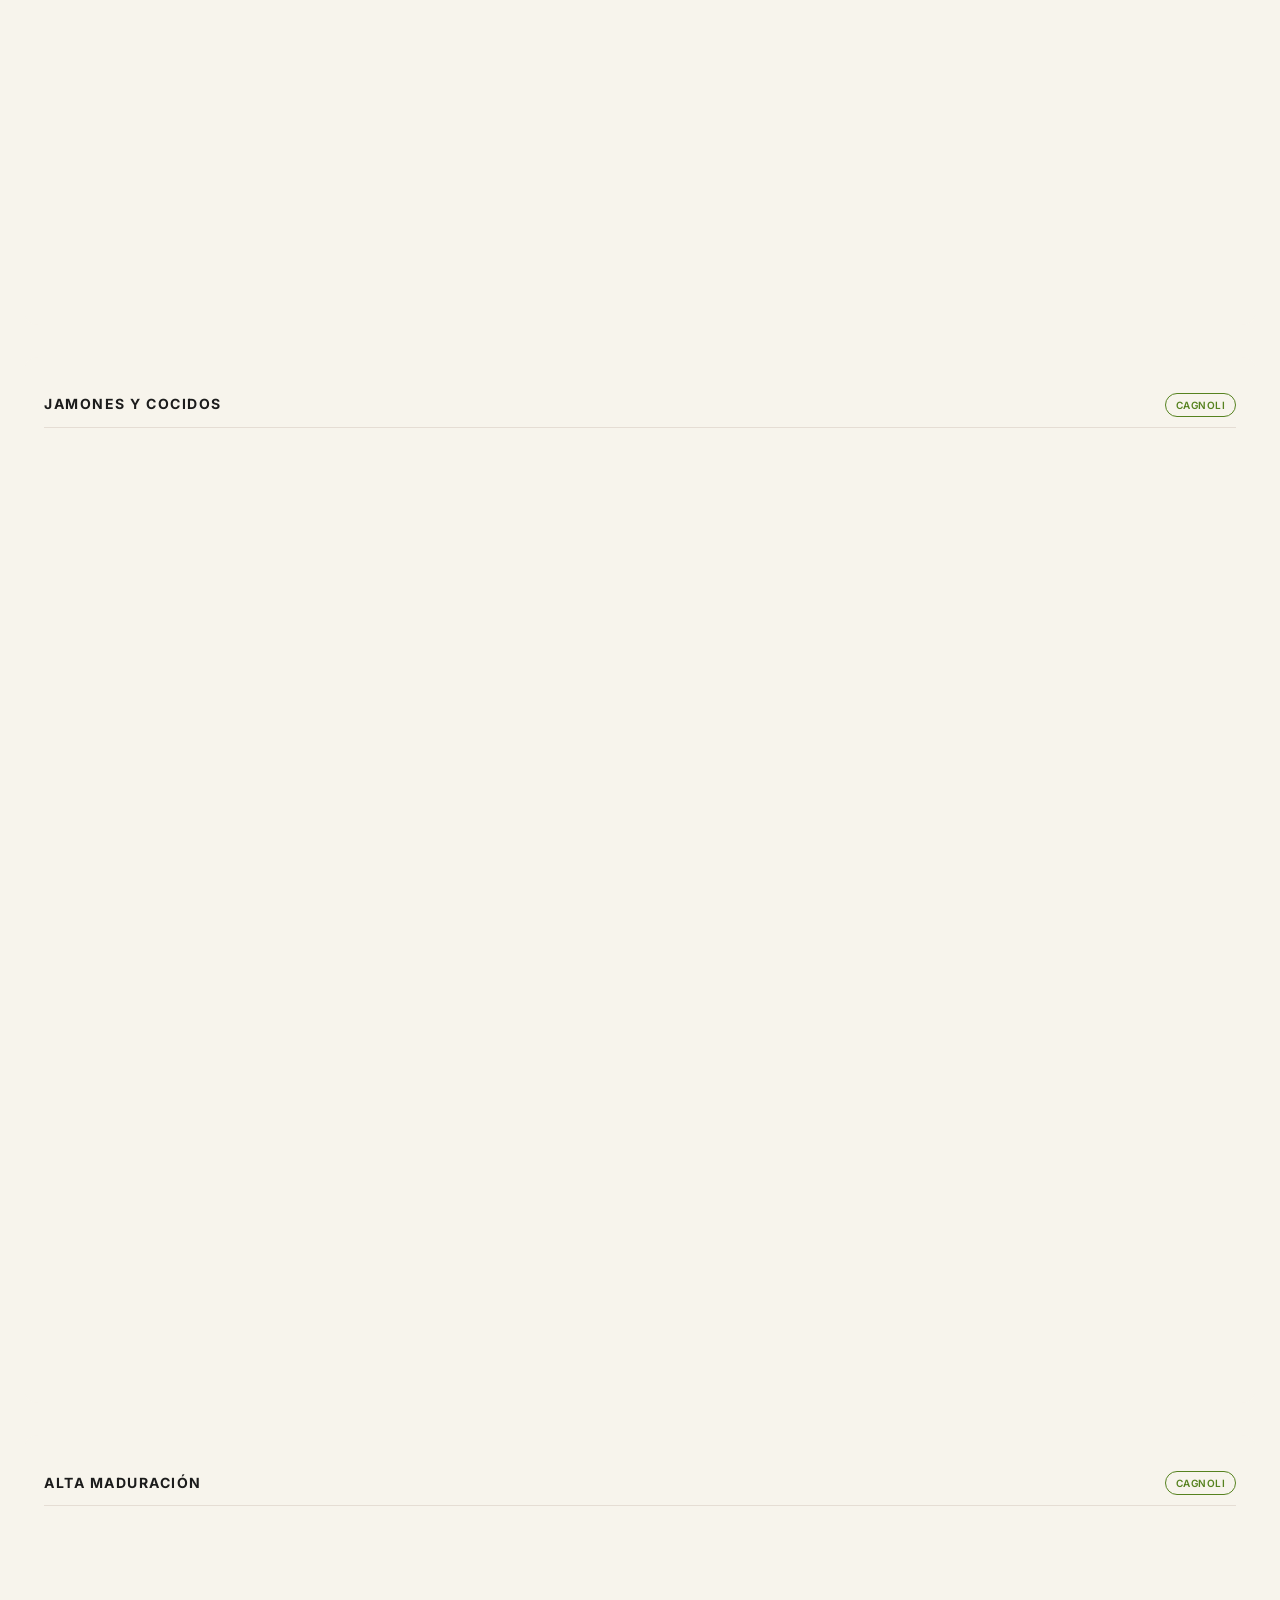
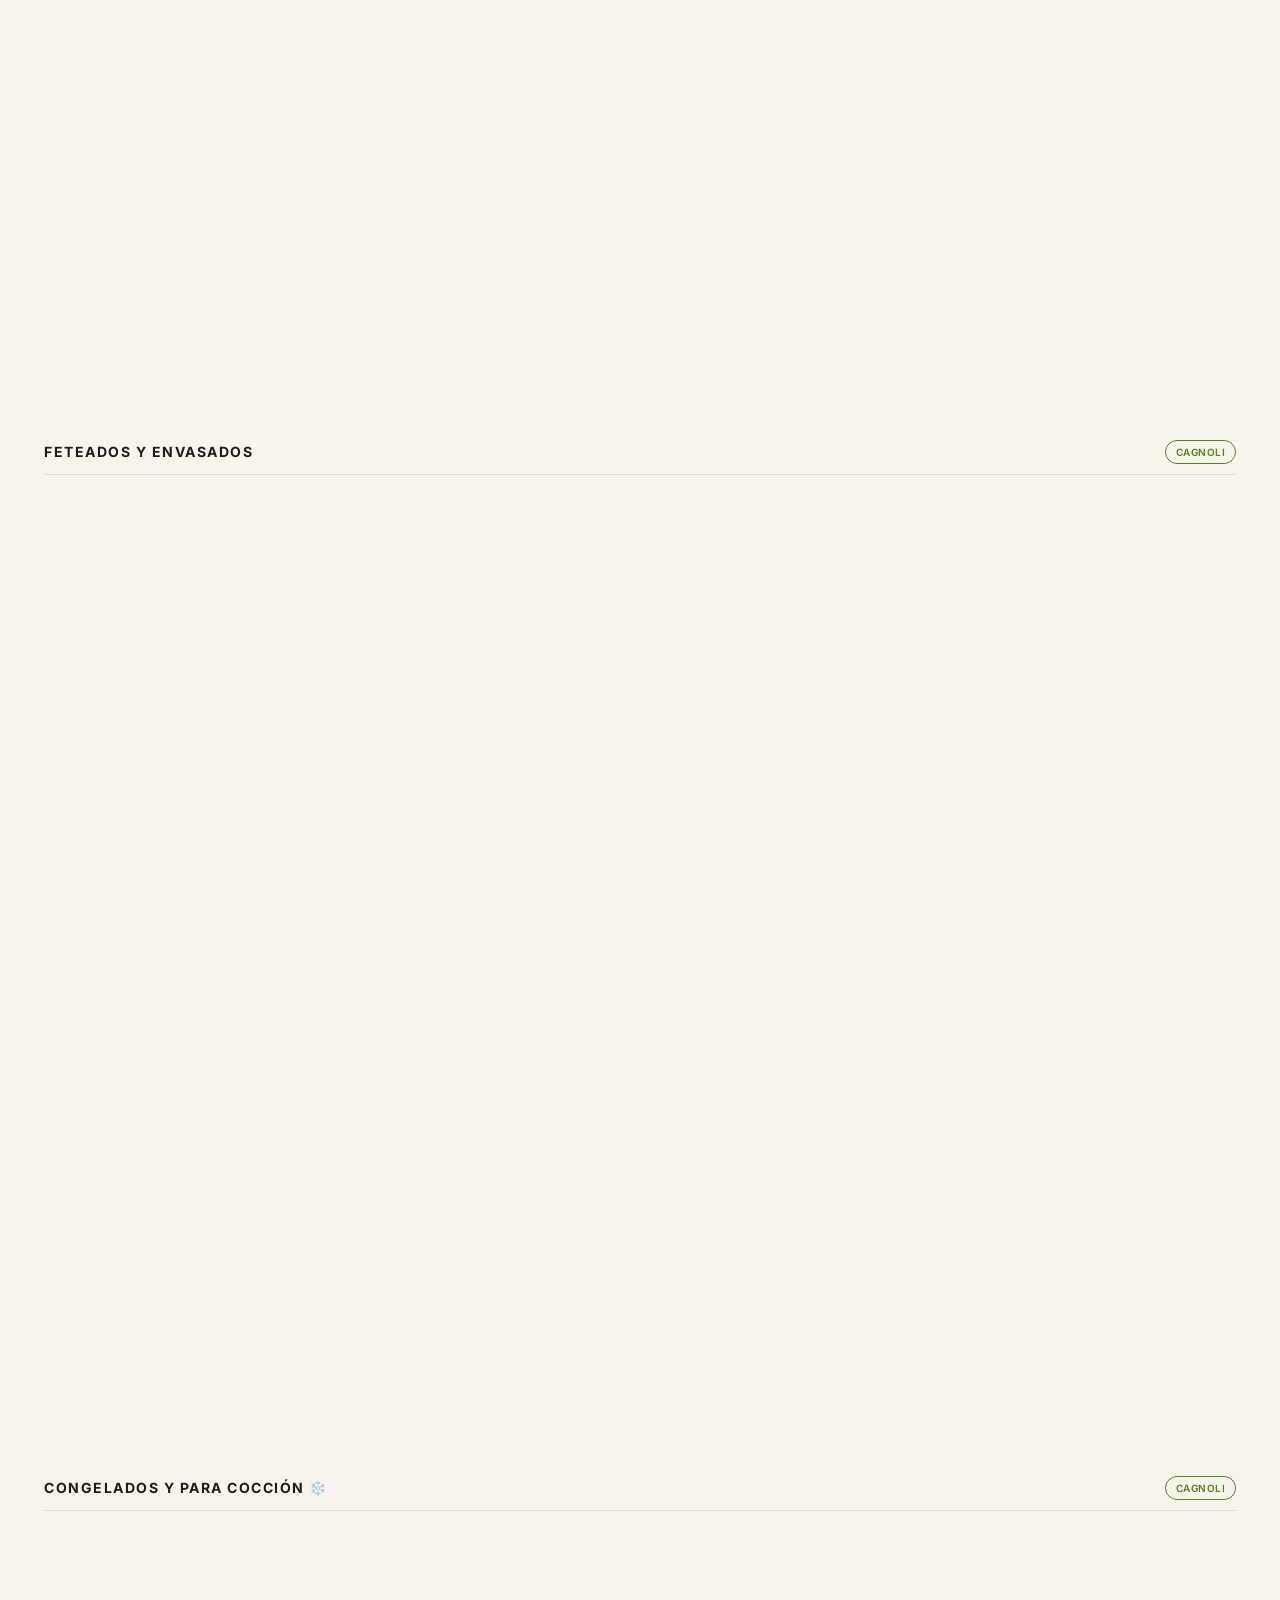
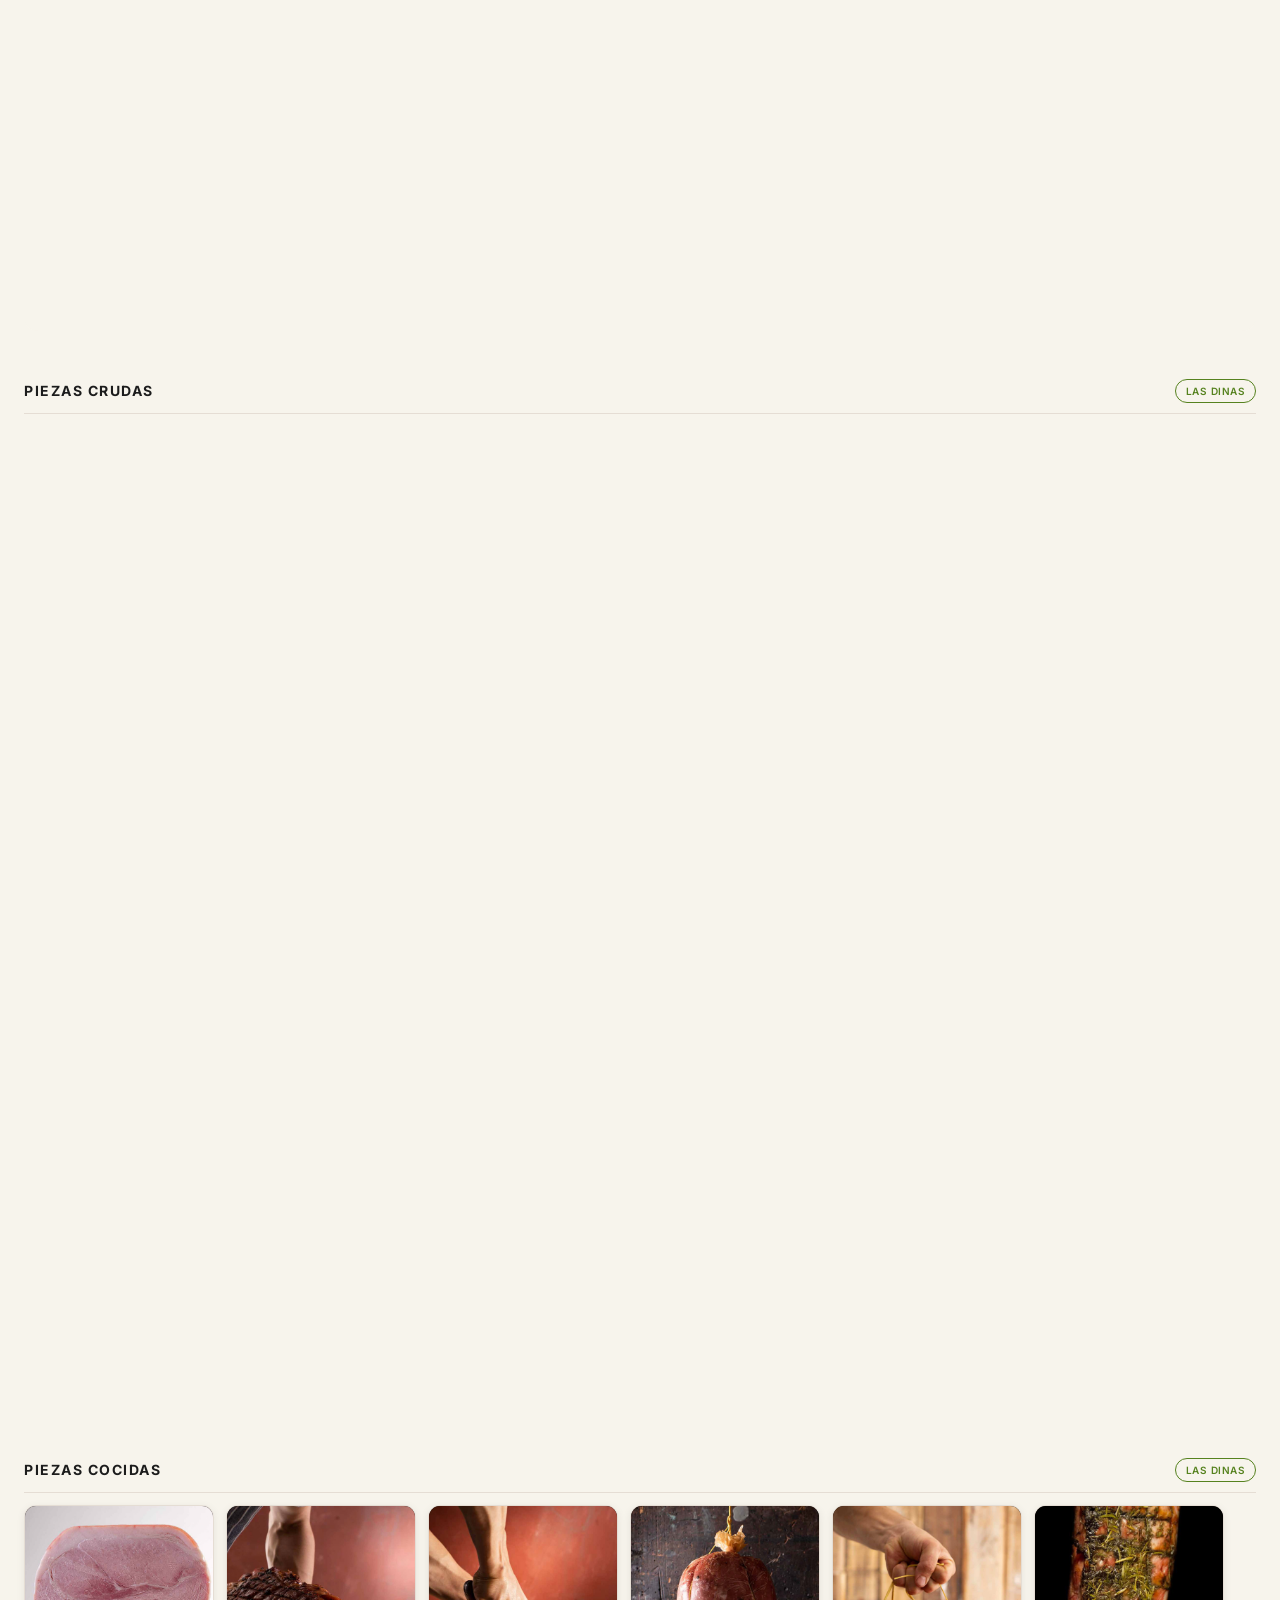
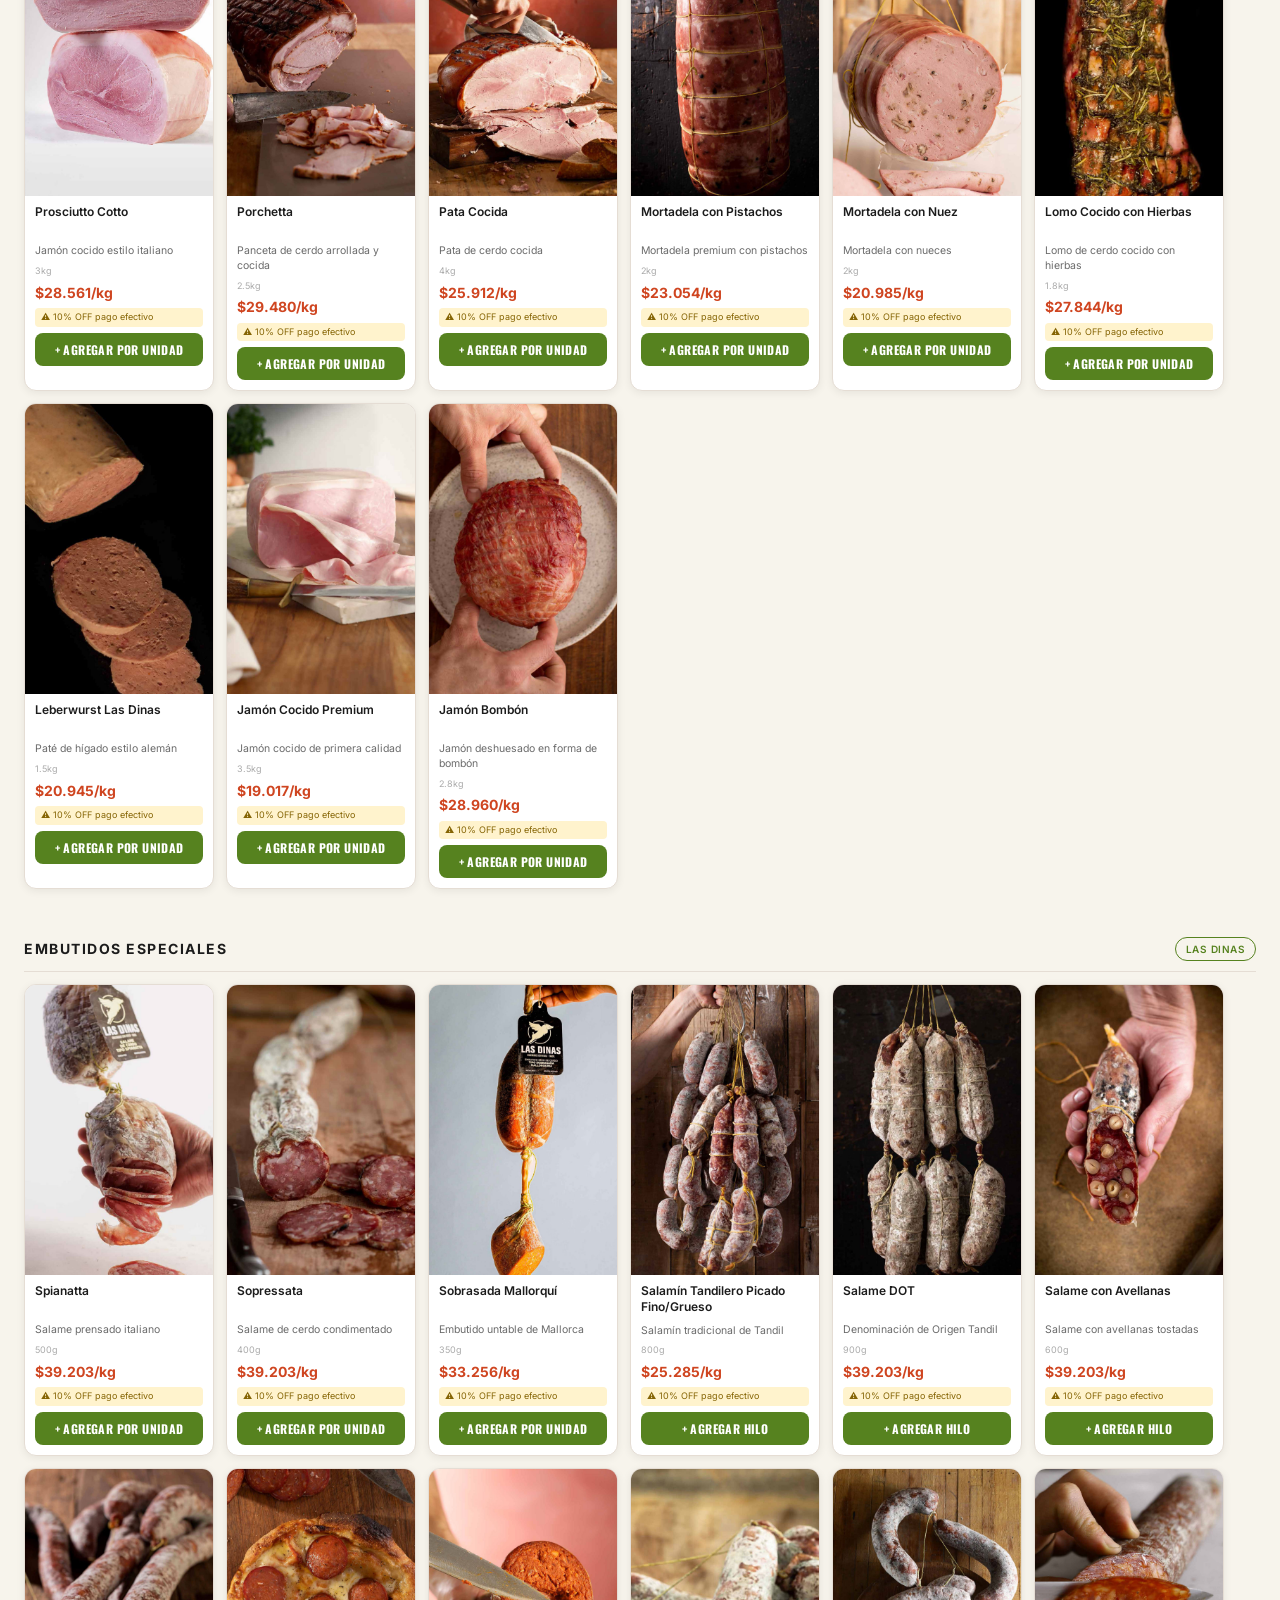
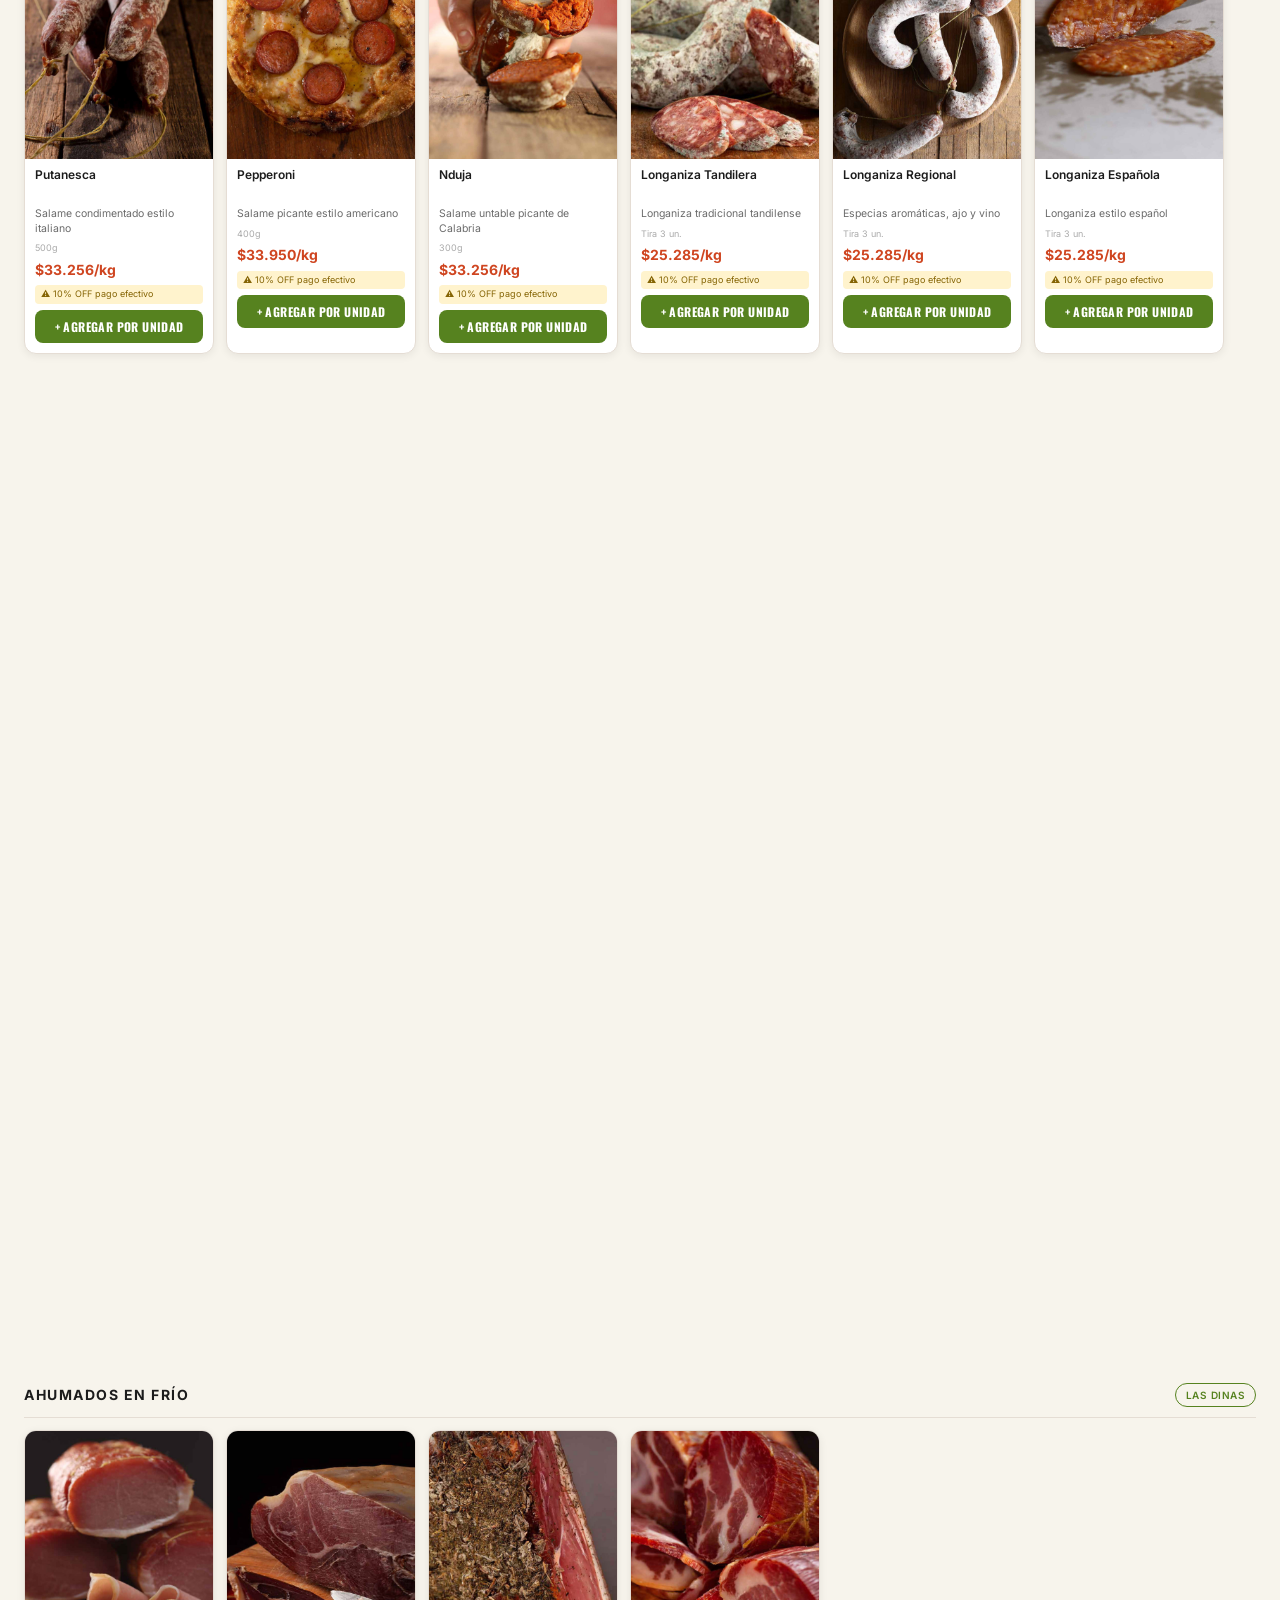
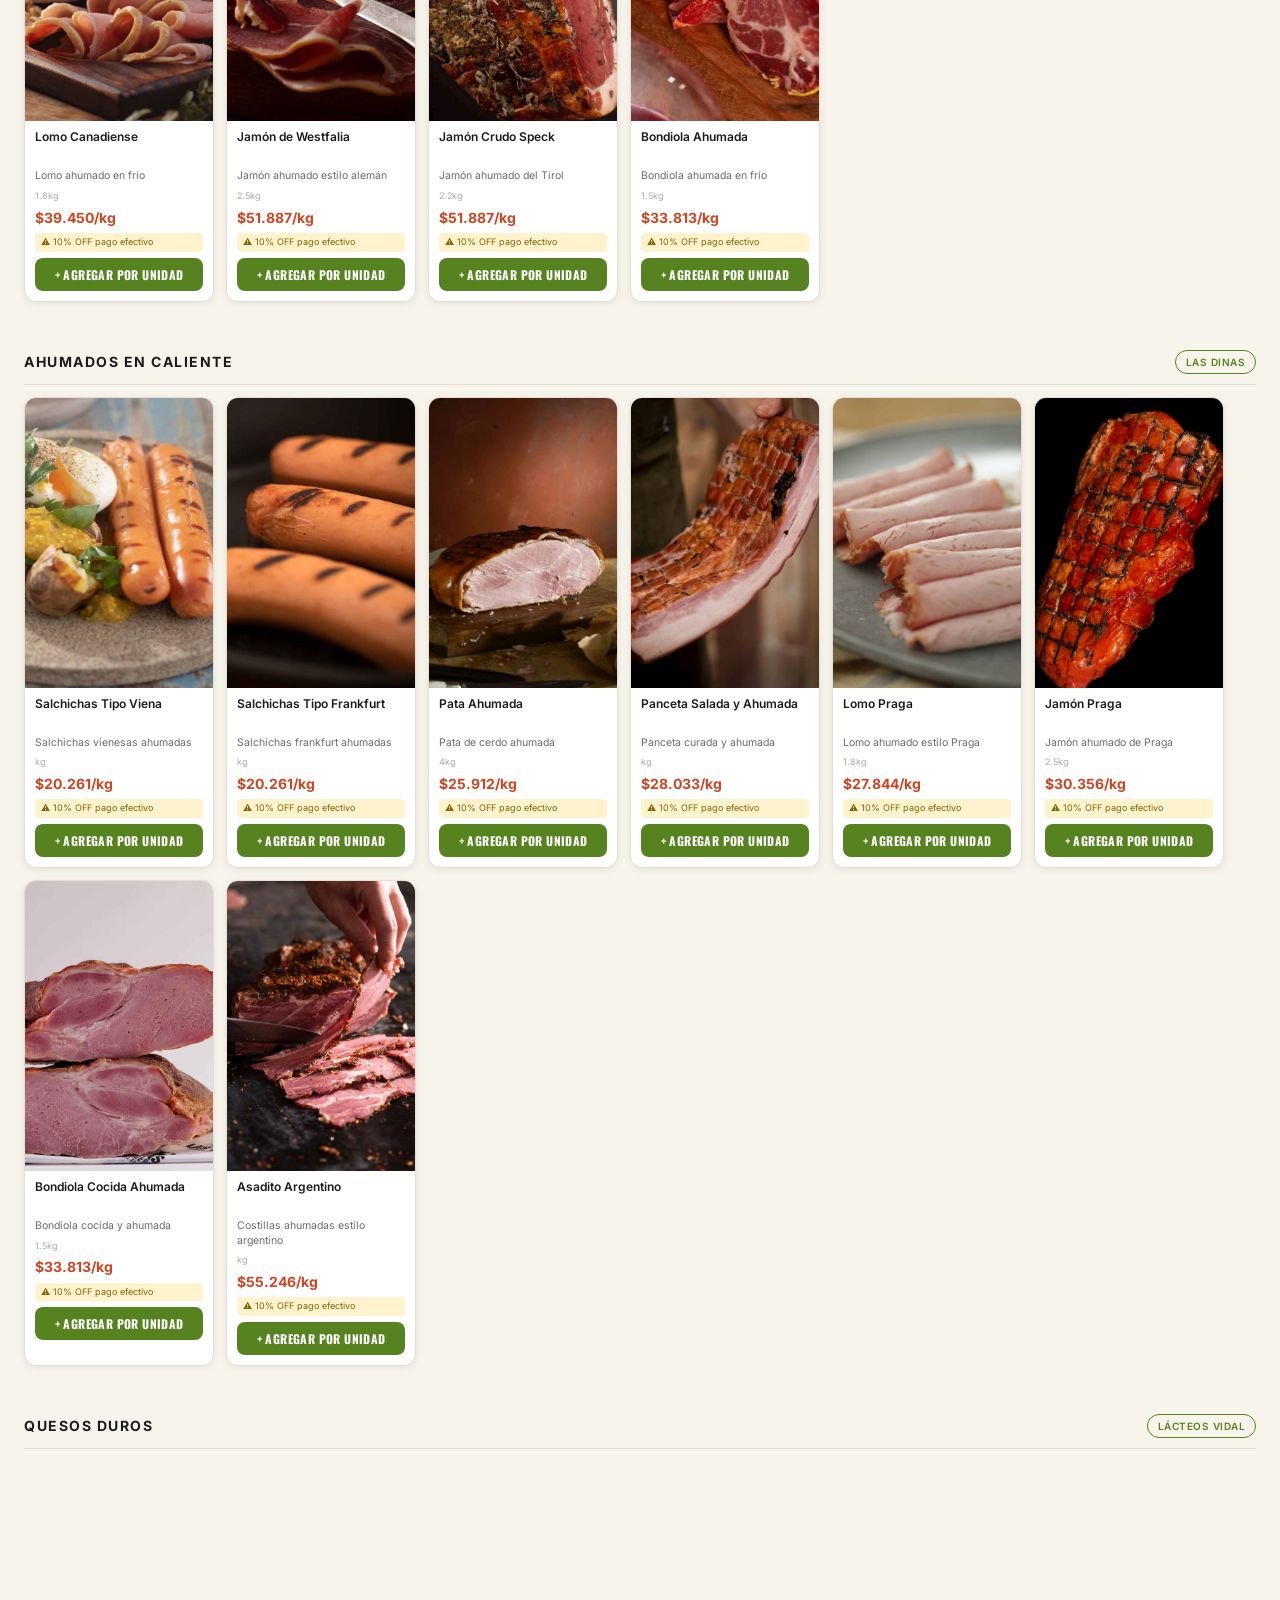
==== commit afdf57d5: "Modal de confirmación al vaciar consulta, reemplaza el confirm() nativo del navegador" ====
--- a/index.html
+++ b/index.html
@@ -78,6 +78,17 @@
 </div>
 </div>
 </div>
+<div class="modal" id="confirmVaciarModal">
+<div class="modal-content confirm-modal-content">
+<button class="close-btn" onclick="closeConfirmVaciar()" style="position:absolute;top:16px;right:16px">&times;</button>
+<div class="confirm-modal-title">¿Vaciar la lista de tu consulta?</div>
+<div class="confirm-modal-sub" id="confirmVaciarSub">Se van a borrar los productos que agregaste.</div>
+<div class="confirm-modal-actions">
+<button class="btn-cancelar" onclick="closeConfirmVaciar()">Cancelar</button>
+<button class="btn-vaciar-confirm" onclick="confirmVaciar()">Vaciar</button>
+</div>
+</div>
+</div>
 <a href="https://wa.me/5492213188614?text=Hola!%20Quiero%20consultar%20sobre%20sus%20productos" class="whatsapp-float" target="_blank">
 <svg viewBox="0 0 32 32"><path d="M16 0c-8.837 0-16 7.163-16 16 0 2.825.744 5.488 2.038 7.788L.05 31.95l8.325-2.088C10.6 31.238 13.2 32 16 32c8.837 0 16-7.163 16-16S24.837 0 16 0zm0 29.35c-2.438 0-4.75-.663-6.738-1.813l-.475-.288-5.013 1.263 1.3-4.9-.313-.5C3.4 21.175 2.65 18.638 2.65 16c0-7.35 5.988-13.35 13.35-13.35S29.35 8.65 29.35 16 23.362 29.35 16 29.35zm7.338-9.838c-.4-.2-2.375-1.175-2.738-1.3-.375-.138-.65-.2-.925.2-.275.4-1.063 1.3-1.3 1.575-.238.275-.475.313-.875.113-.4-.2-1.688-.625-3.213-1.988-1.188-1.063-1.988-2.375-2.225-2.775-.238-.4-.025-.613.175-.813.188-.175.4-.475.6-.713.2-.238.275-.4.413-.675.138-.275.063-.5-.038-.7-.1-.2-.925-2.225-1.263-3.05-.325-.788-.663-.675-.925-.688-.238-.013-.5-.013-.763-.013s-.7.1-1.063.5c-.363.4-1.388 1.35-1.388 3.3s1.425 3.838 1.625 4.1c.2.275 2.788 4.238 6.738 5.95.938.4 1.675.638 2.238.825.95.3 1.813.25 2.5.15.763-.113 2.375-.975 2.713-1.913.338-.938.338-1.738.238-1.913-.1-.188-.363-.3-.763-.5z"/></svg>
 </a>
--- a/style.css
+++ b/style.css
@@ -891,3 +891,13 @@
   font-size:11px;font-weight:500;font-style:italic;
   color:var(--texto-muy-suave);
 }
+
+/* ── MODAL CONFIRMAR VACIAR ── */
+.confirm-modal-content{max-width:380px;text-align:center;position:relative}
+.confirm-modal-title{font-family:'Oswald',sans-serif;font-weight:700;font-size:20px;color:var(--texto);margin-bottom:8px}
+.confirm-modal-sub{font-size:14px;color:var(--texto-suave);margin-bottom:24px;line-height:1.5}
+.confirm-modal-actions{display:flex;gap:10px}
+.btn-cancelar{flex:1;background:#E8F0E0;color:var(--verde-oscuro);border:none;padding:14px;border-radius:28px;cursor:pointer;font-family:'Inter',sans-serif;font-weight:600;font-size:14px;transition:all 0.22s}
+.btn-cancelar:hover{background:#DAE8CC}
+.btn-vaciar-confirm{flex:1;background:#F5D9DE;color:var(--bordo);border:none;padding:14px;border-radius:28px;cursor:pointer;font-family:'Inter',sans-serif;font-weight:600;font-size:14px;transition:all 0.22s}
+.btn-vaciar-confirm:hover{background:var(--bordo);color:#fff}
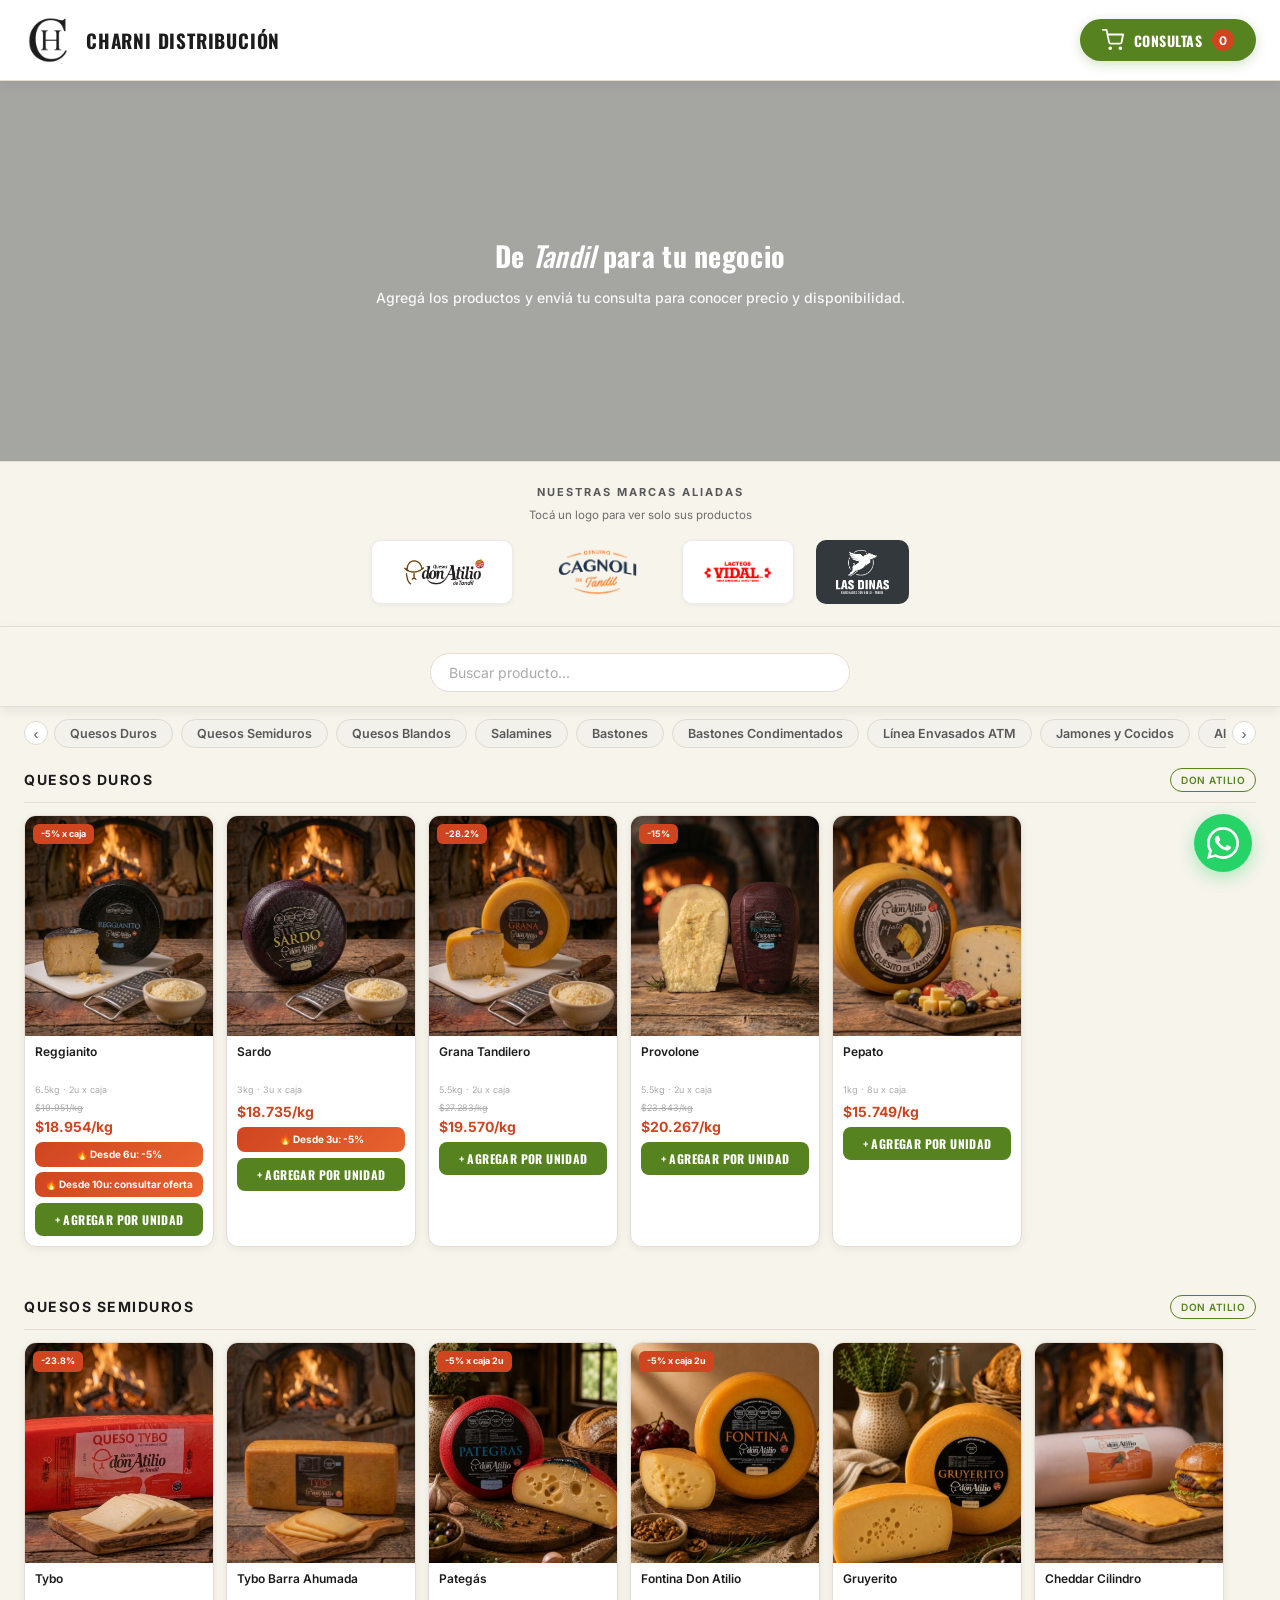
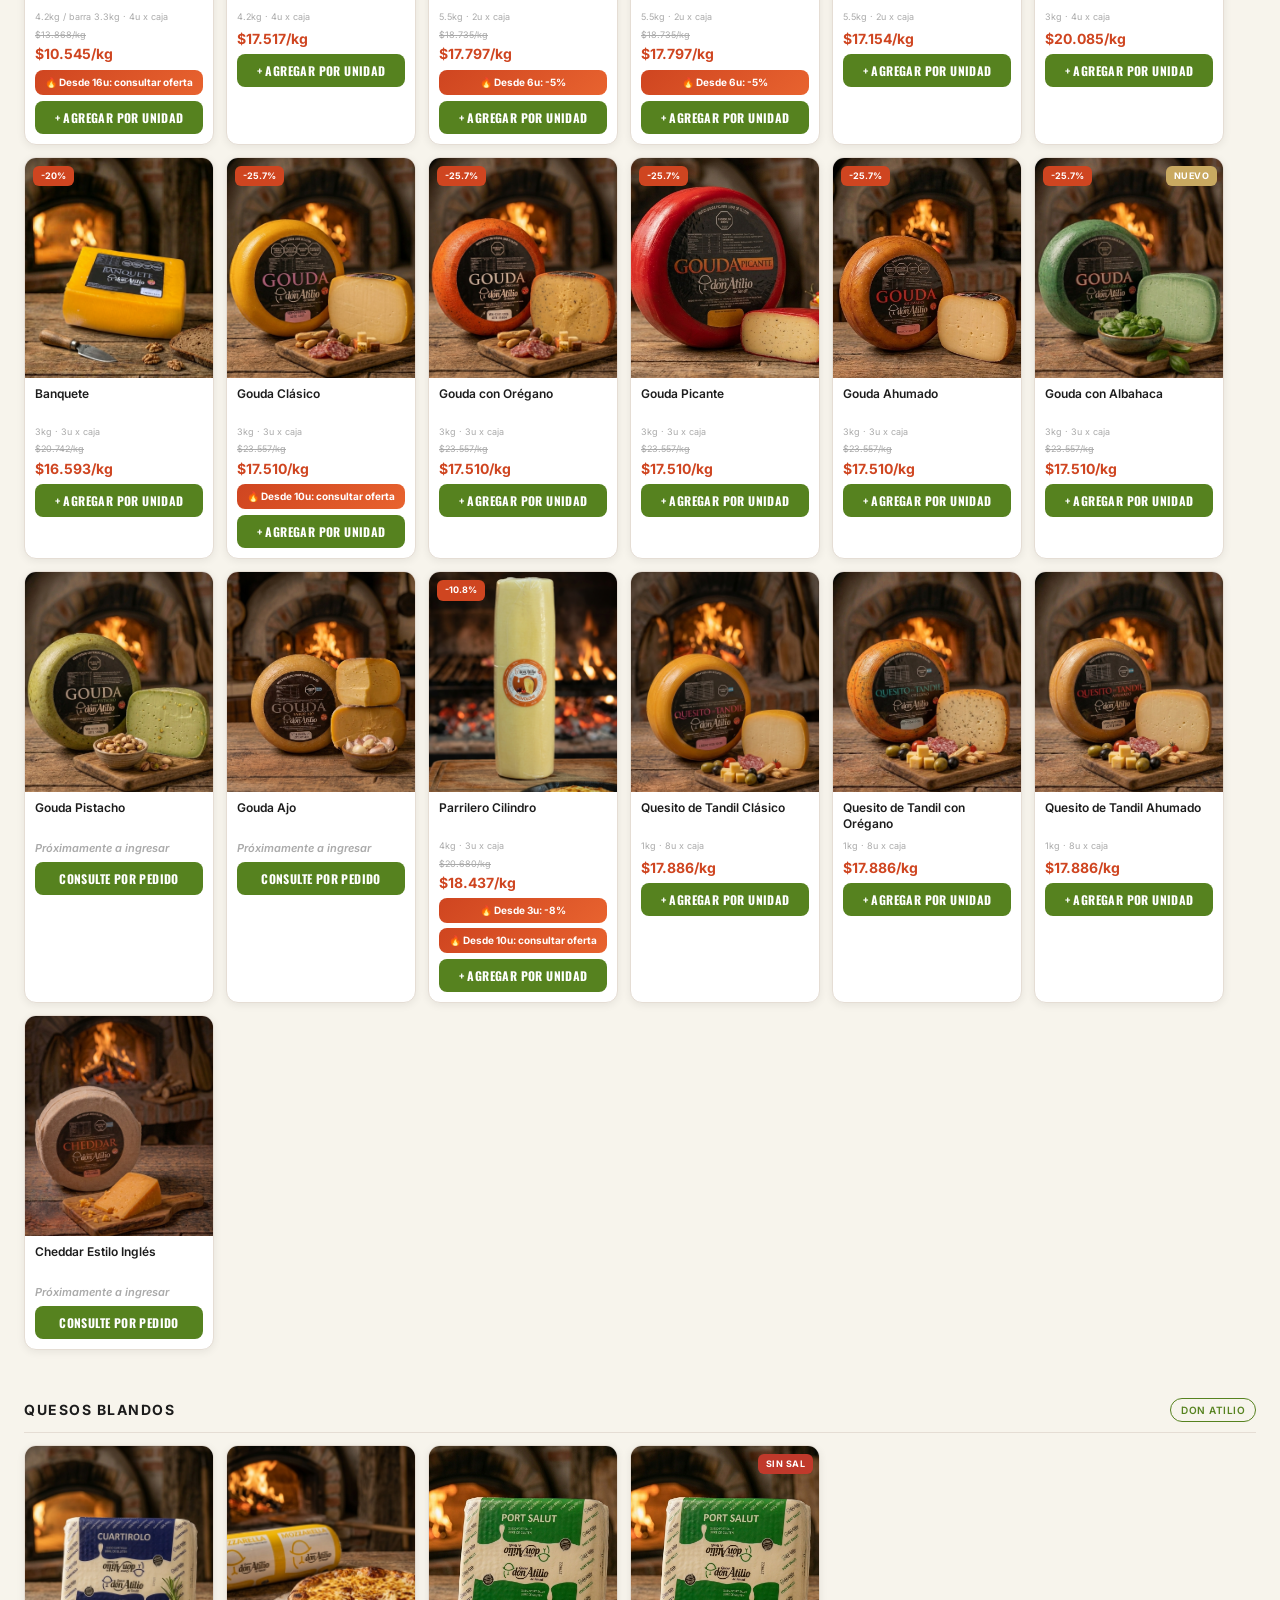
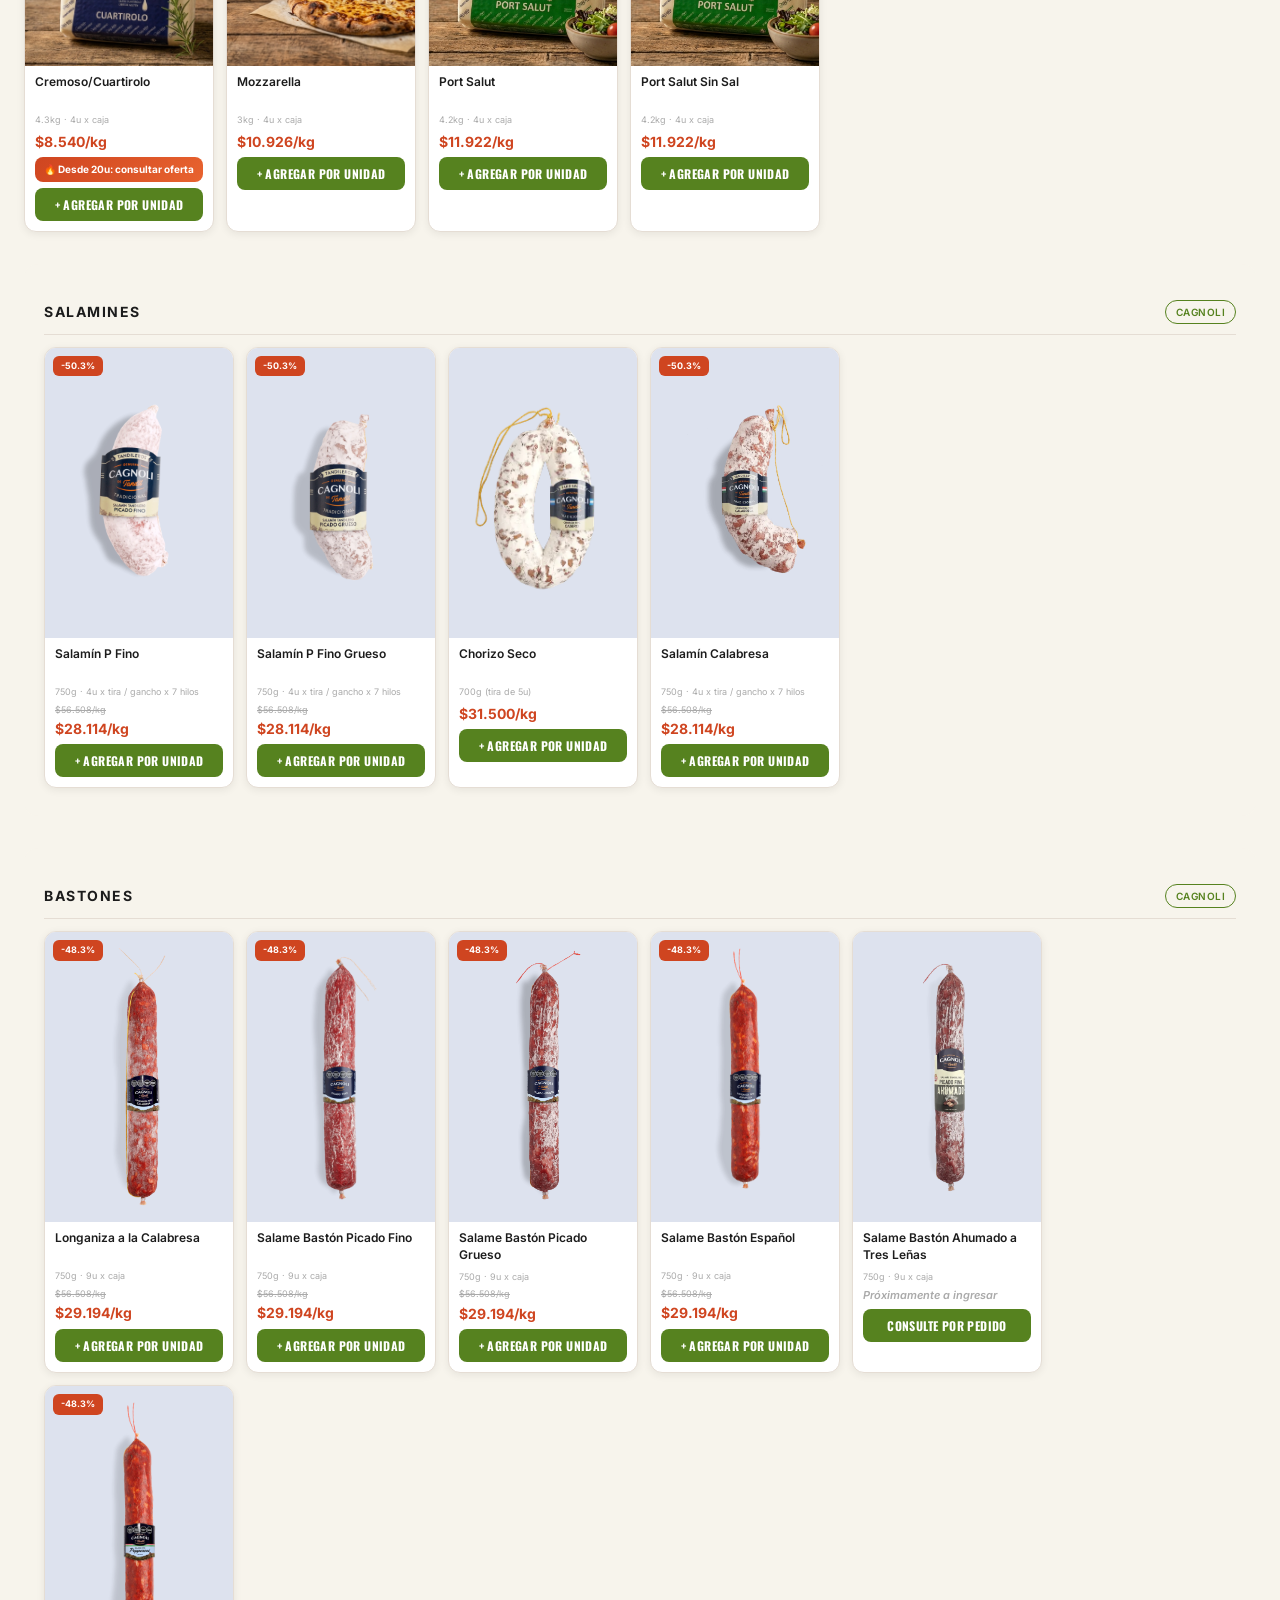
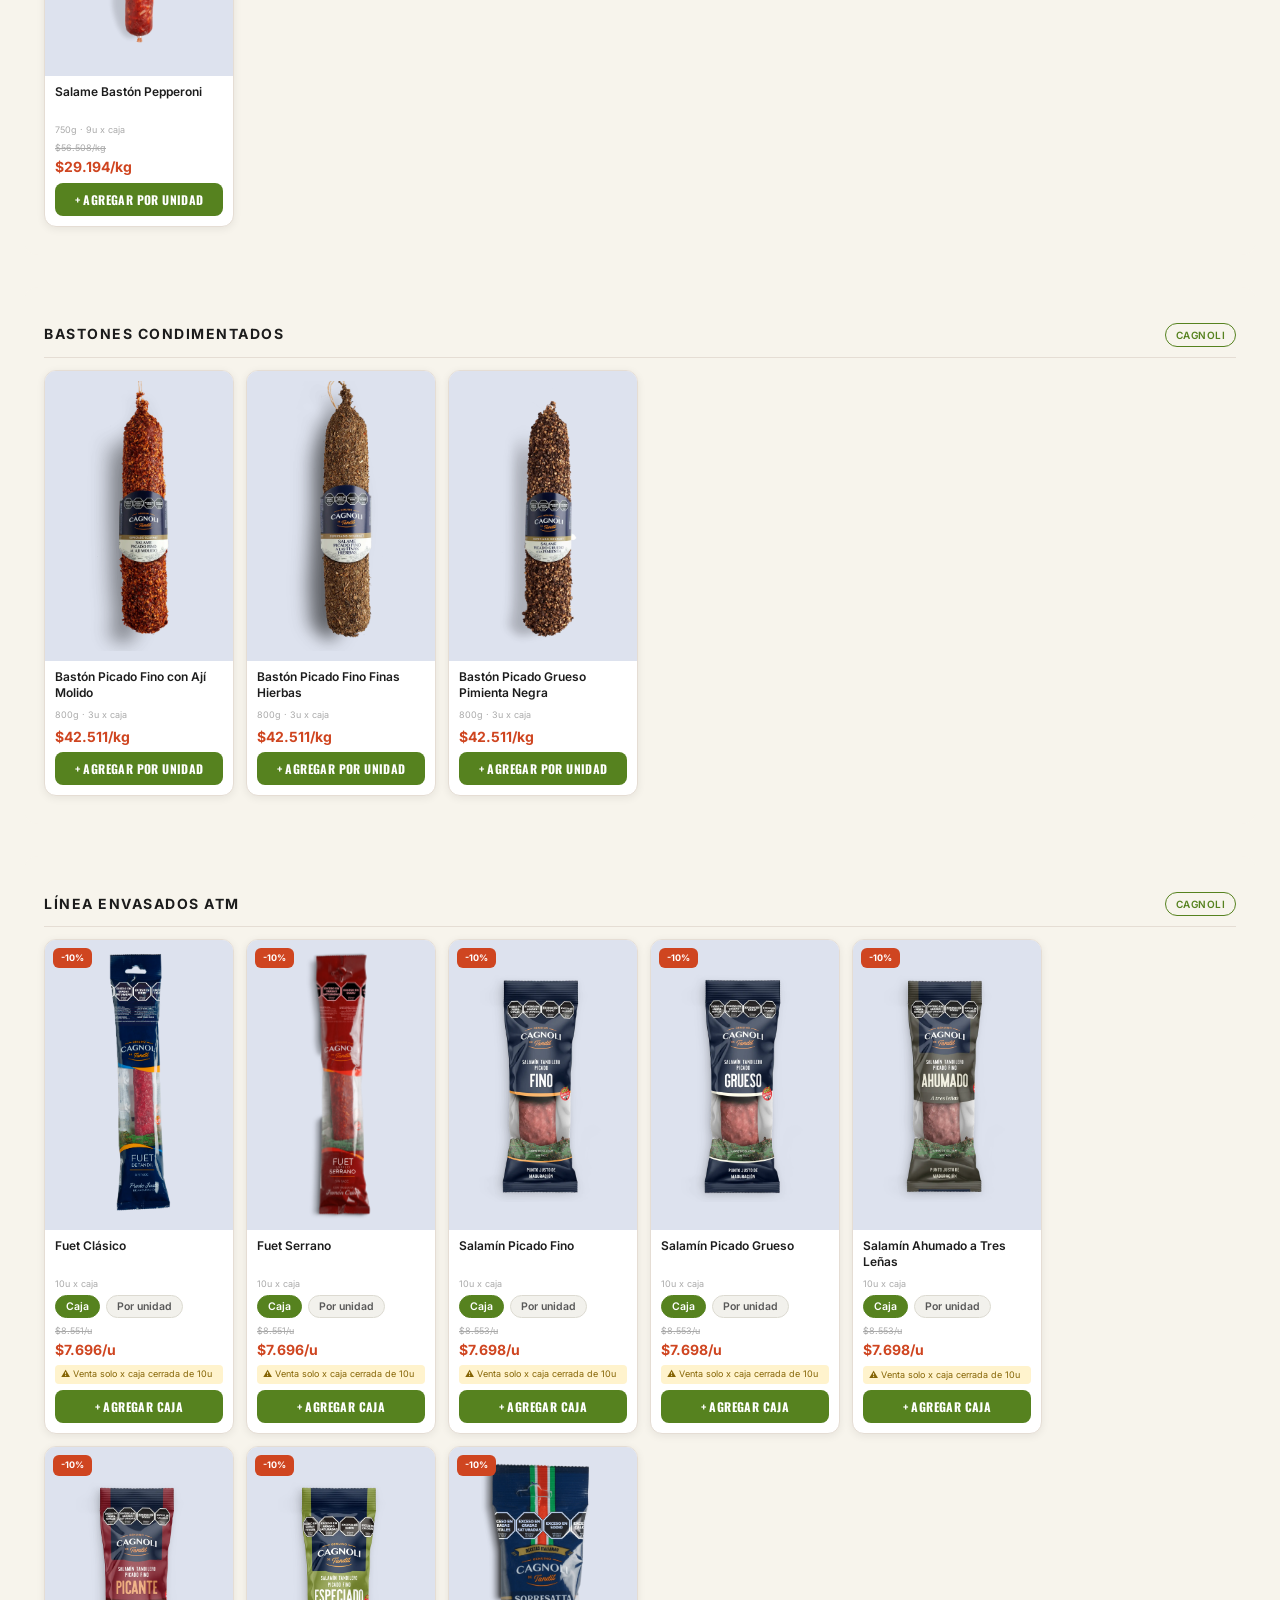
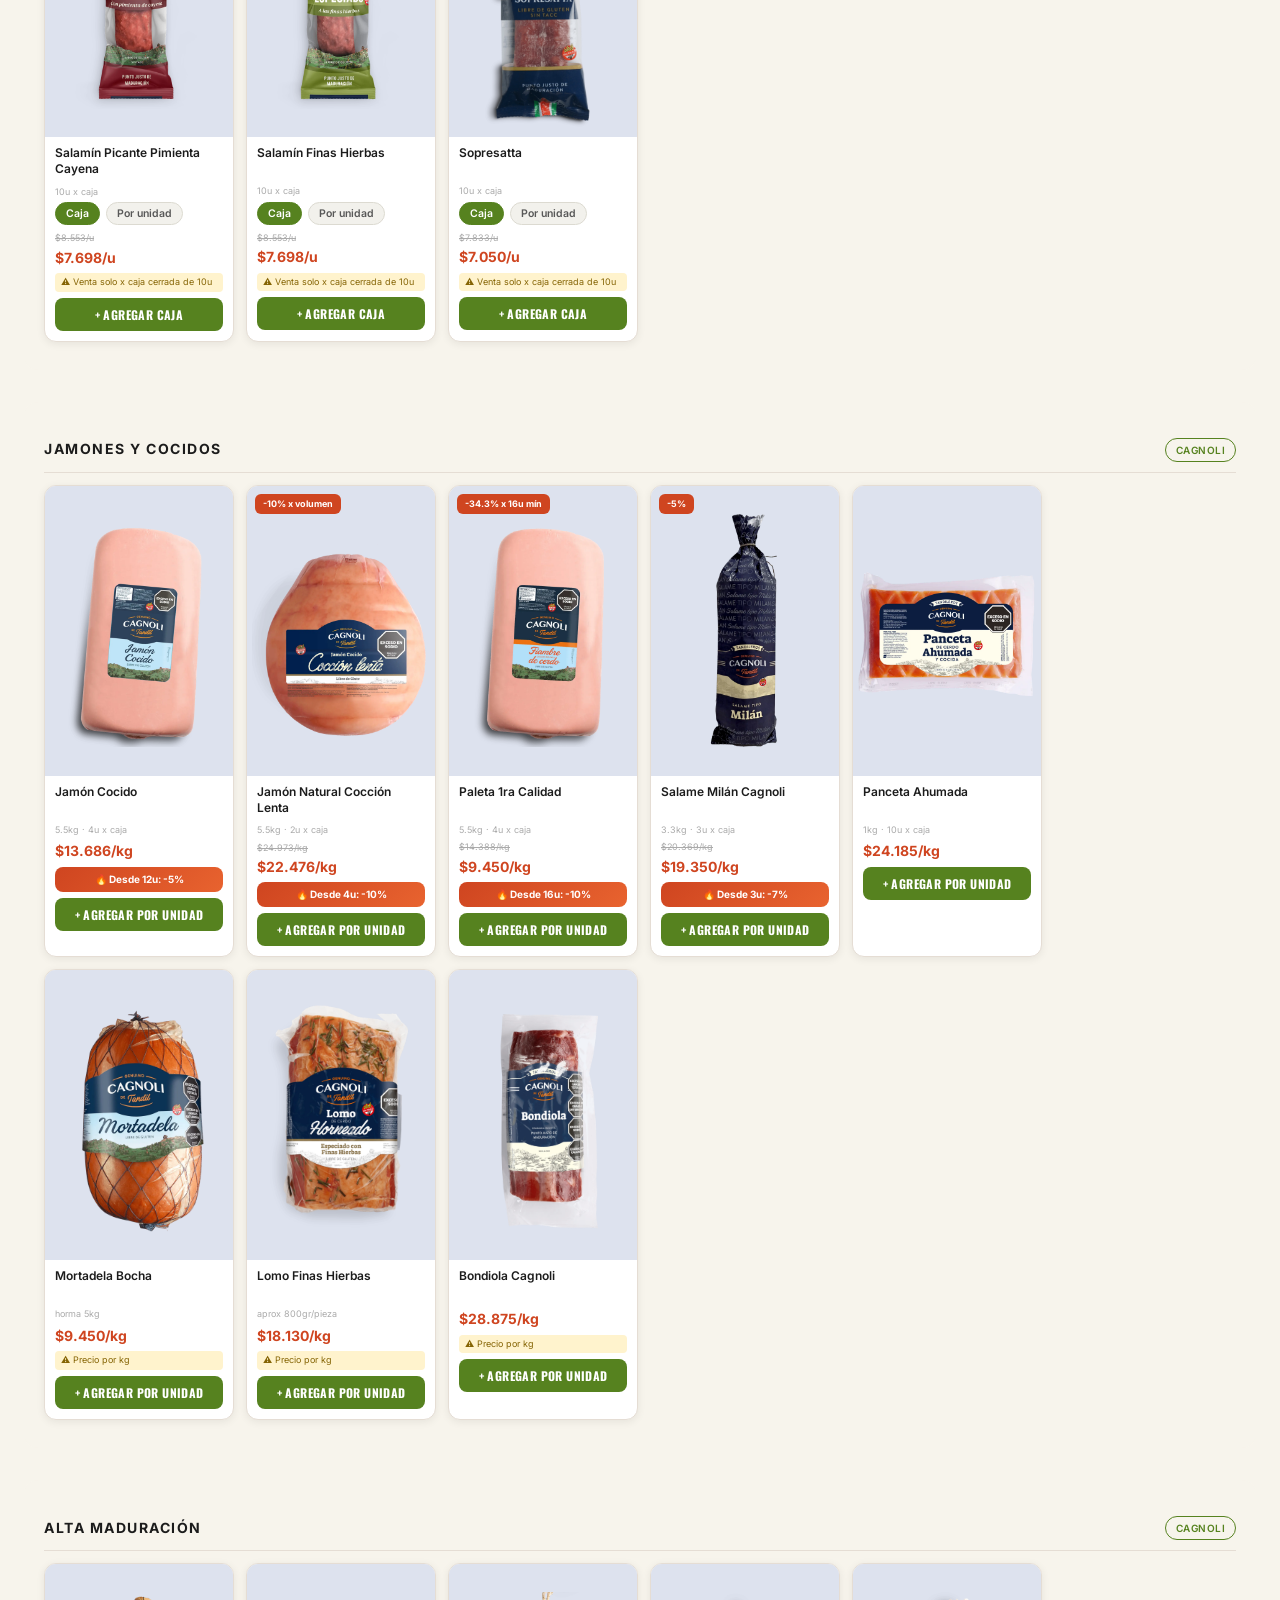
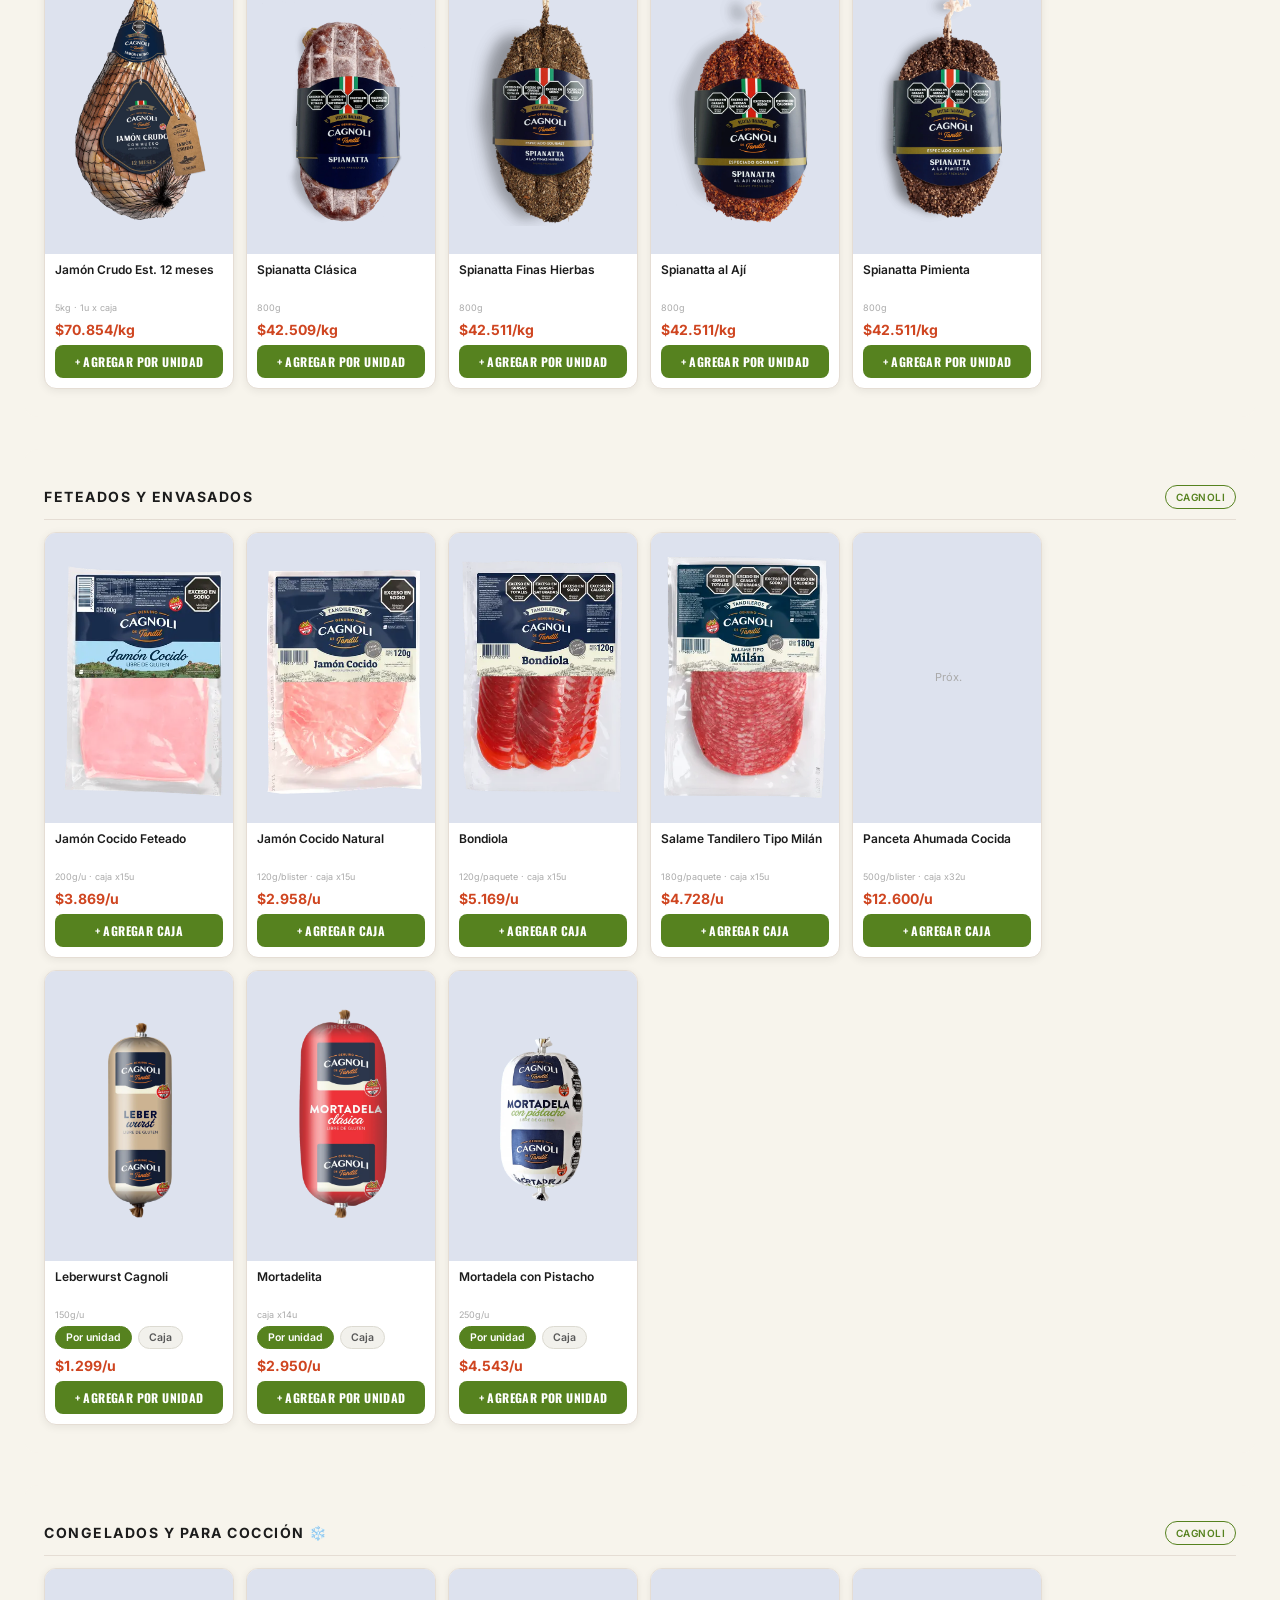
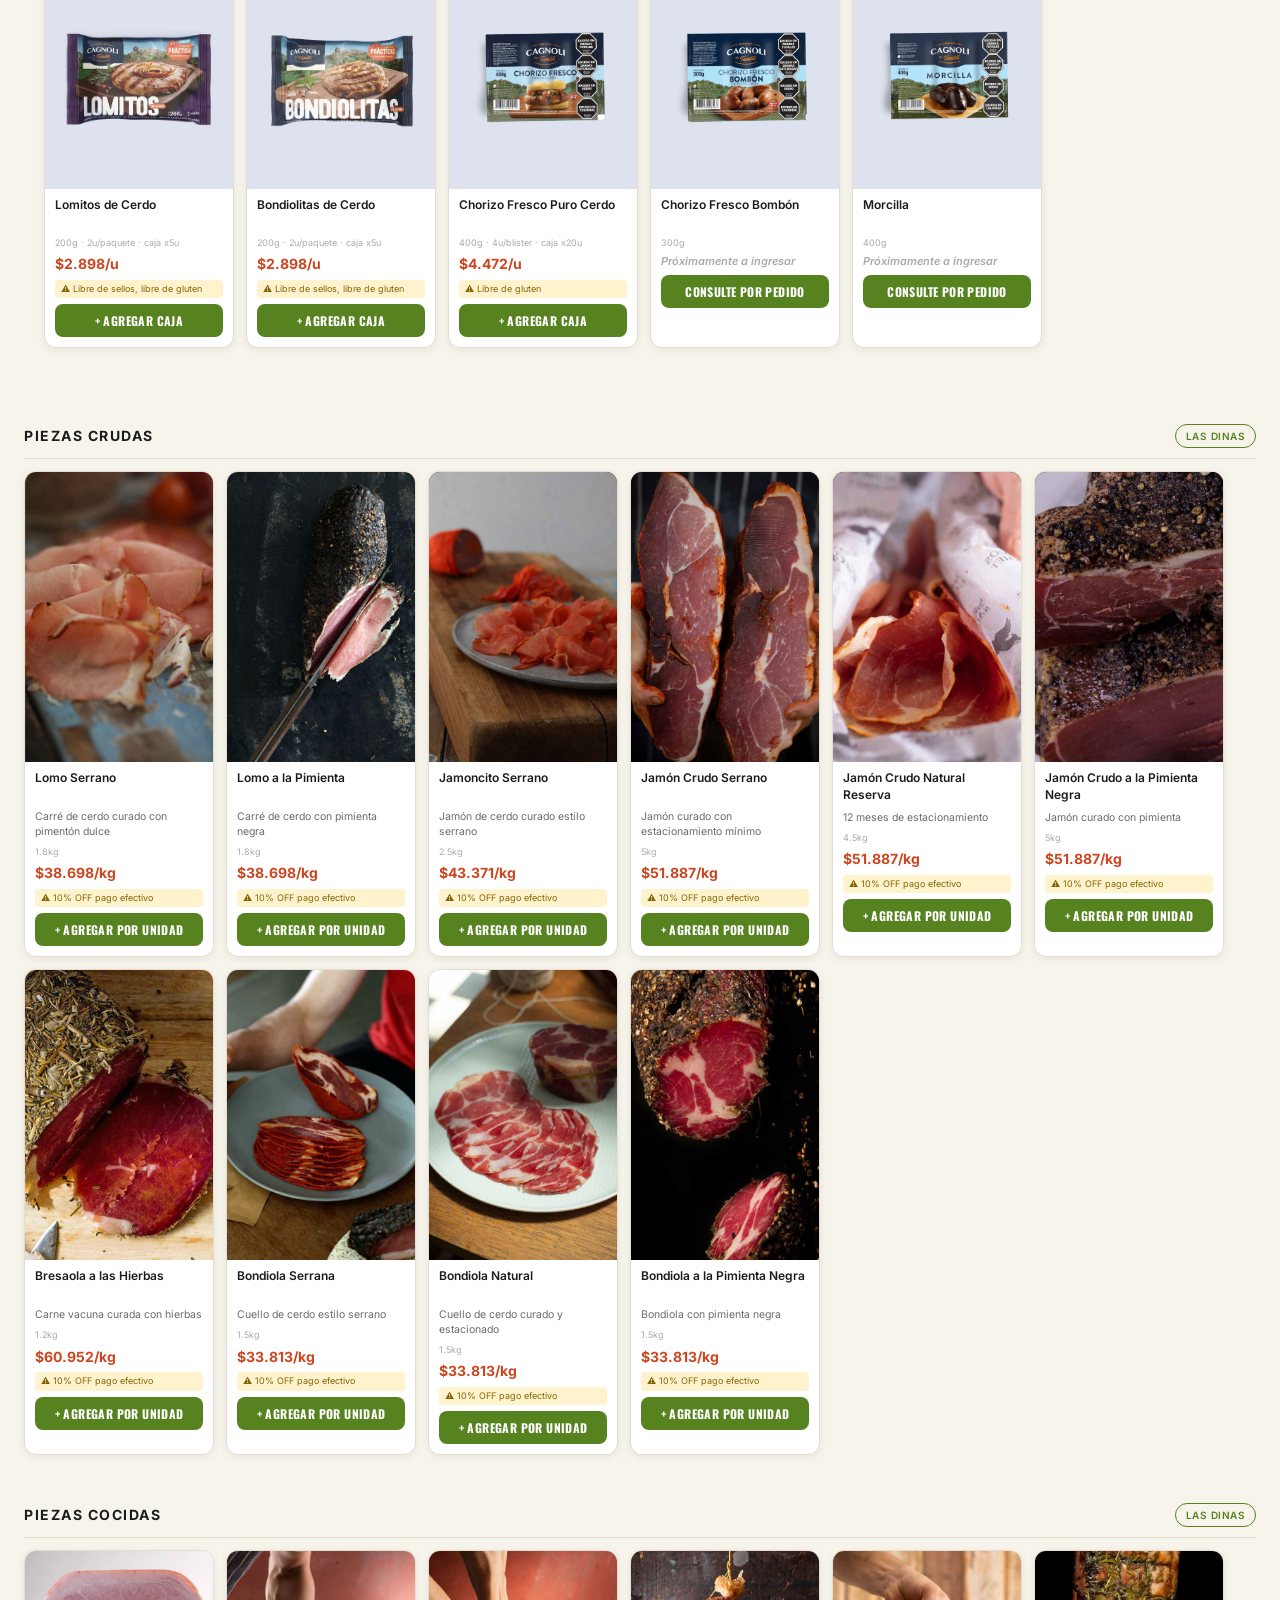
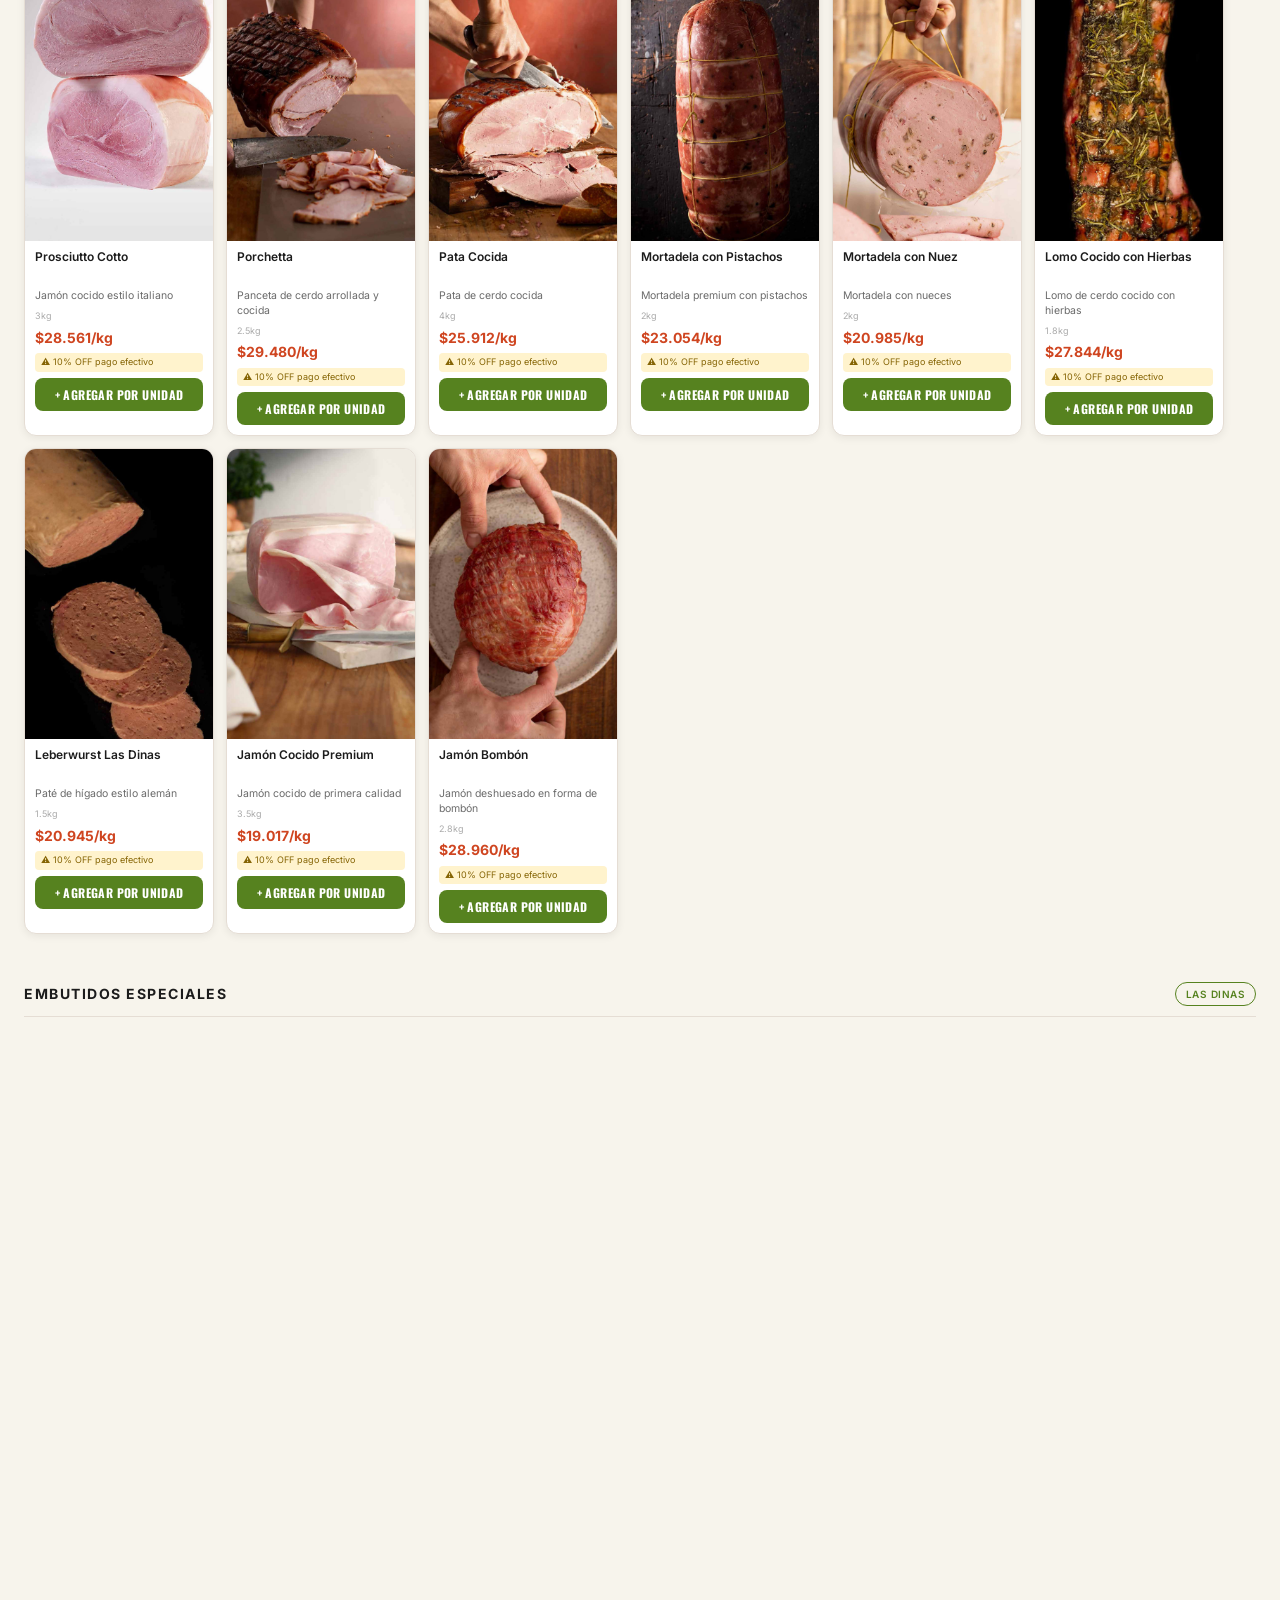
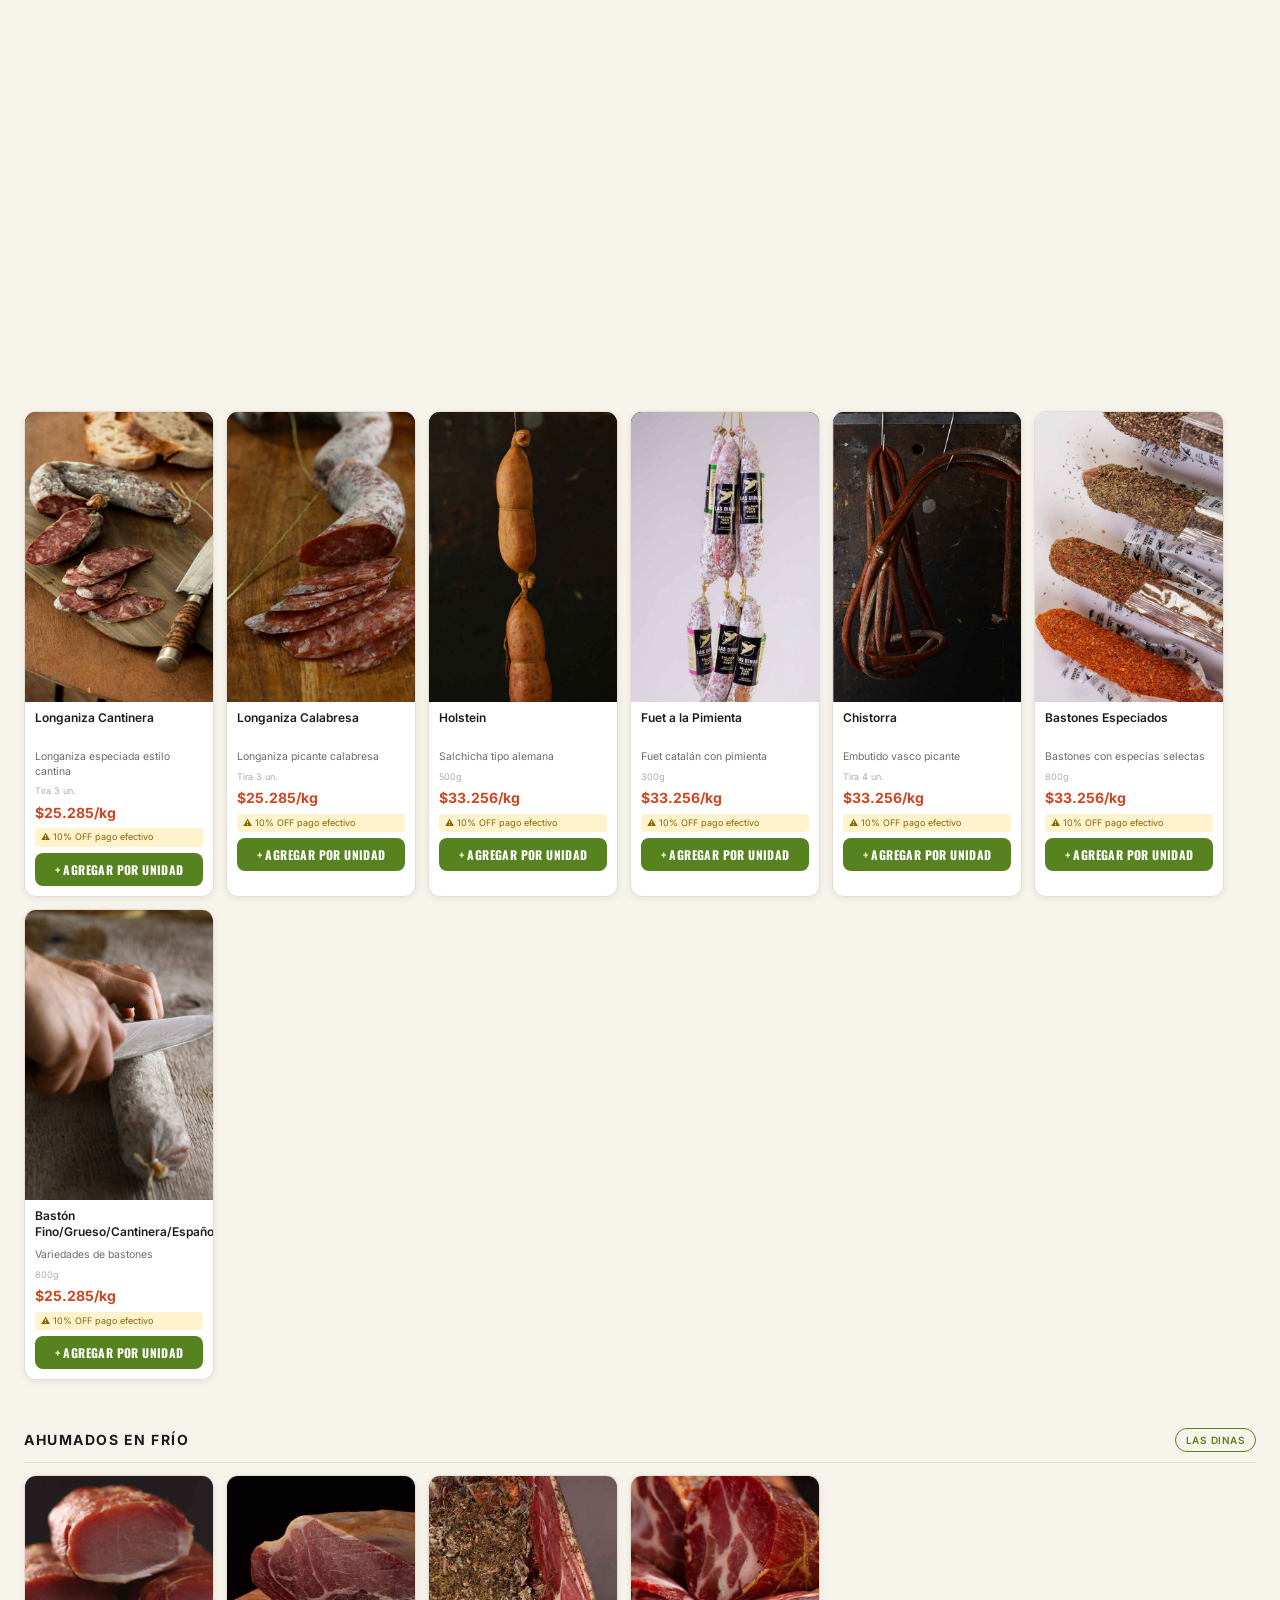
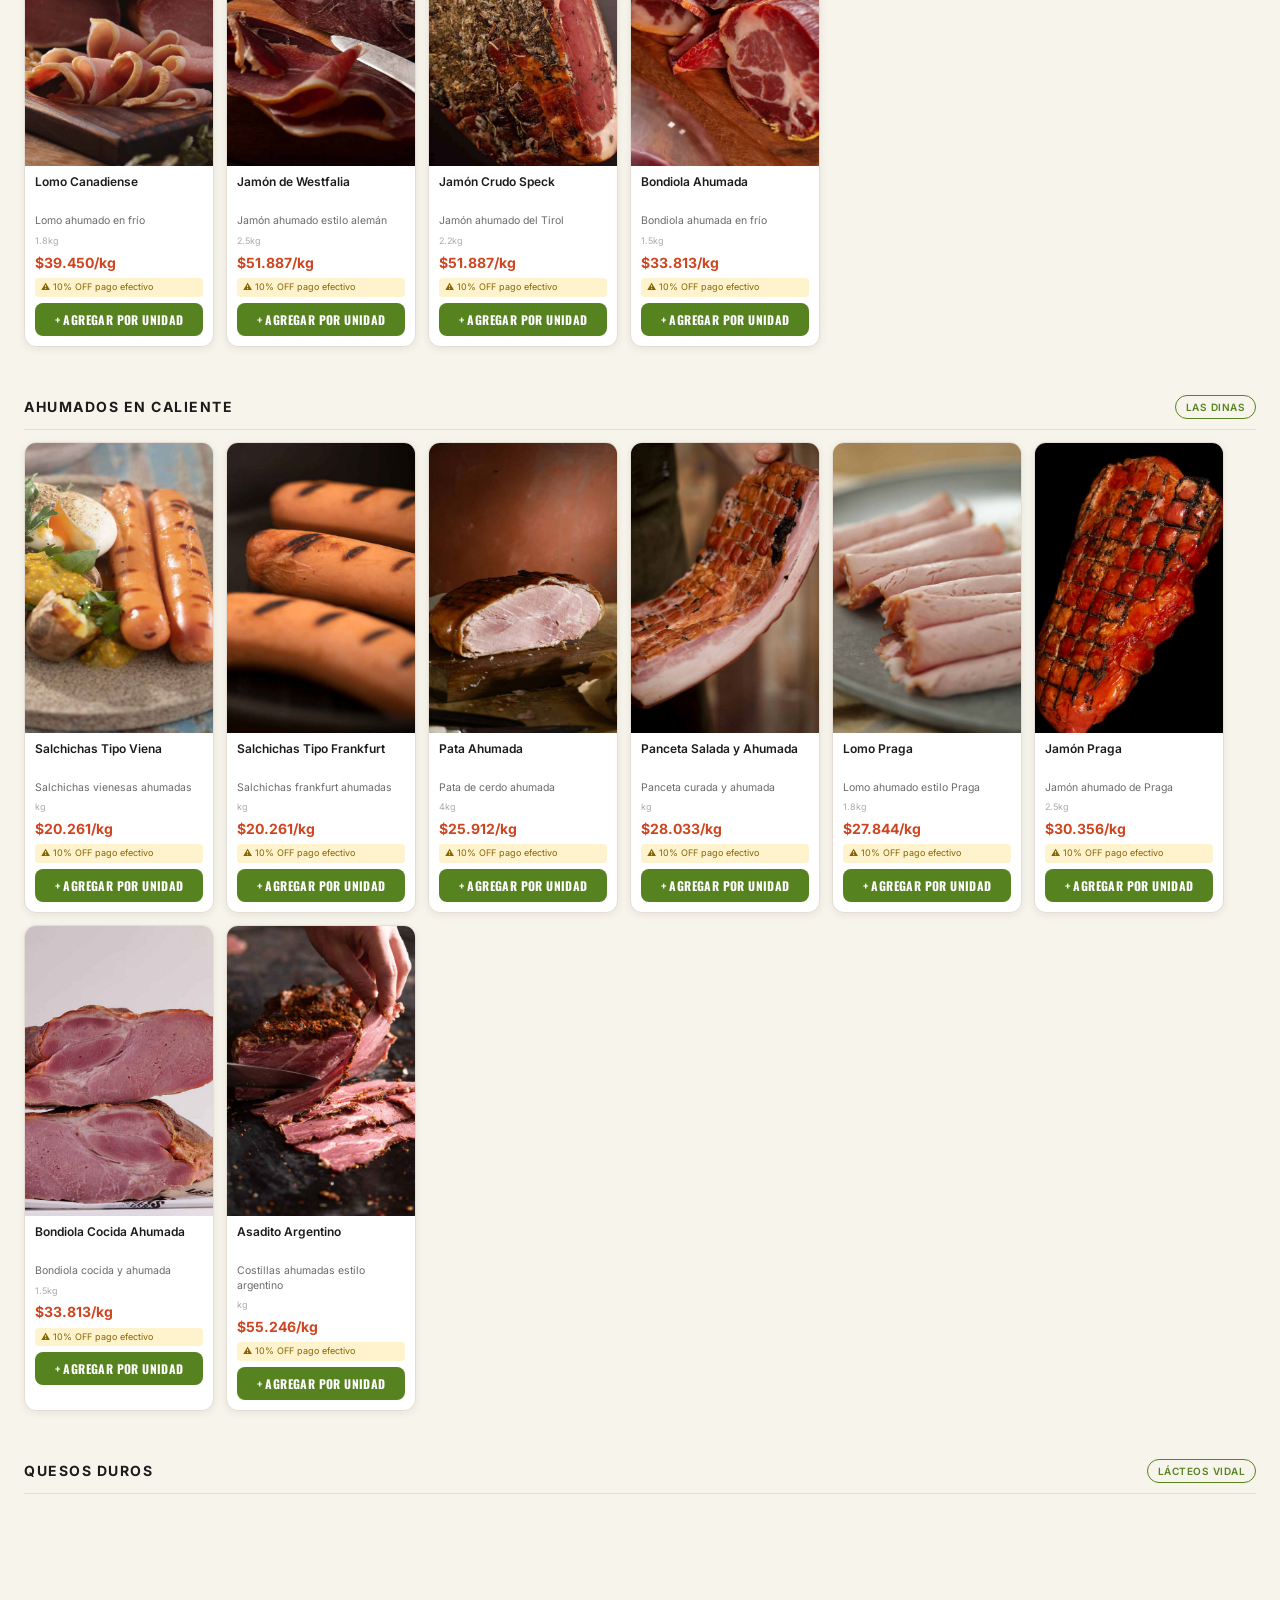
==== commit ca874b78: "Hero fijo con imagen nueva y texto real (De Tandil para tu negocio), ocupa todo el ancho" ====
--- a/index.html
+++ b/index.html
@@ -40,6 +40,10 @@
 <source src="img/heroes/cagnoli.mp4" type="video/mp4">
 </video>
 <div class="hero-overlay"></div>
+<div class="hero-text">
+<div class="hero-tagline">De <em>Tandil</em> para tu negocio</div>
+<div class="hero-subtitle">Agregá los productos y enviá tu consulta para conocer precio y disponibilidad.</div>
+</div>
 </section>
 <div class="marcas-aliadas">
 <div class="marcas-aliadas-label">Nuestras Marcas Aliadas</div>
--- a/style.css
+++ b/style.css
@@ -197,19 +197,12 @@
 /* ── HERO ── */
 .hero{
   height:380px;
-  max-width:1400px;
-  margin:0 auto;
   position:relative;
   display:flex;
   align-items:center;justify-content:center;
   overflow:hidden;
 }
-.hero::before{
-  content:'';
-  position:absolute;top:0;left:0;width:100%;height:100%;
-  background:linear-gradient(to right,var(--fondo) 0%,transparent 12%,transparent 88%,var(--fondo) 100%);
-  z-index:2;pointer-events:none;
-}
+
 .hero-bg{
   position:absolute;top:0;left:0;
   width:100%;height:100%;
@@ -901,3 +894,27 @@
 .btn-cancelar:hover{background:#DAE8CC}
 .btn-vaciar-confirm{flex:1;background:#F5D9DE;color:var(--bordo);border:none;padding:14px;border-radius:28px;cursor:pointer;font-family:'Inter',sans-serif;font-weight:600;font-size:14px;transition:all 0.22s}
 .btn-vaciar-confirm:hover{background:var(--bordo);color:#fff}
+
+
+.hero-text{
+  position:relative;
+  z-index:2;
+  text-align:center;
+  color:#fff;
+  padding:0 24px;
+  max-width:640px;
+}
+.hero-tagline{
+  font-family:'Oswald',sans-serif;
+  font-weight:700;
+  font-size:28px;
+  letter-spacing:0.3px;
+  margin-bottom:8px;
+}
+.hero-tagline em{font-style:italic;font-weight:500}
+.hero-subtitle{
+  font-size:14px;
+  font-weight:500;
+  opacity:0.92;
+  line-height:1.5;
+}
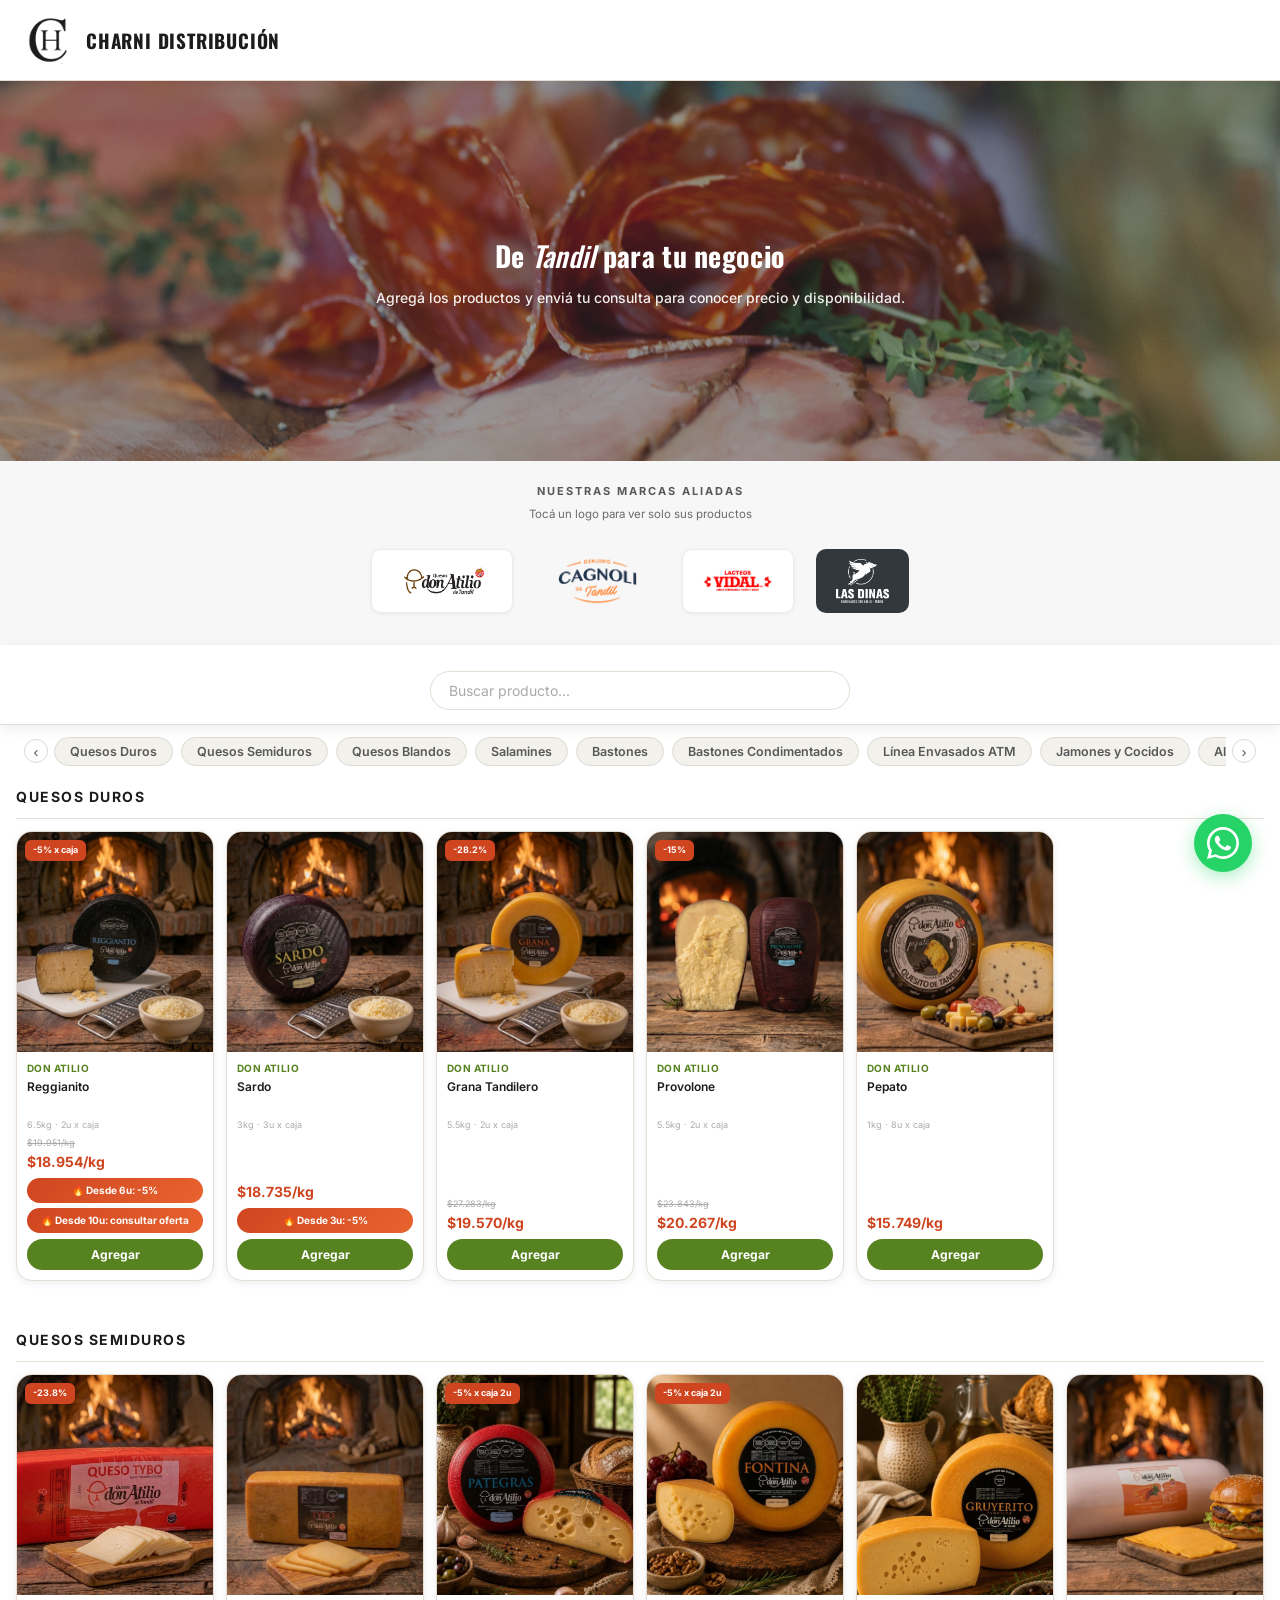
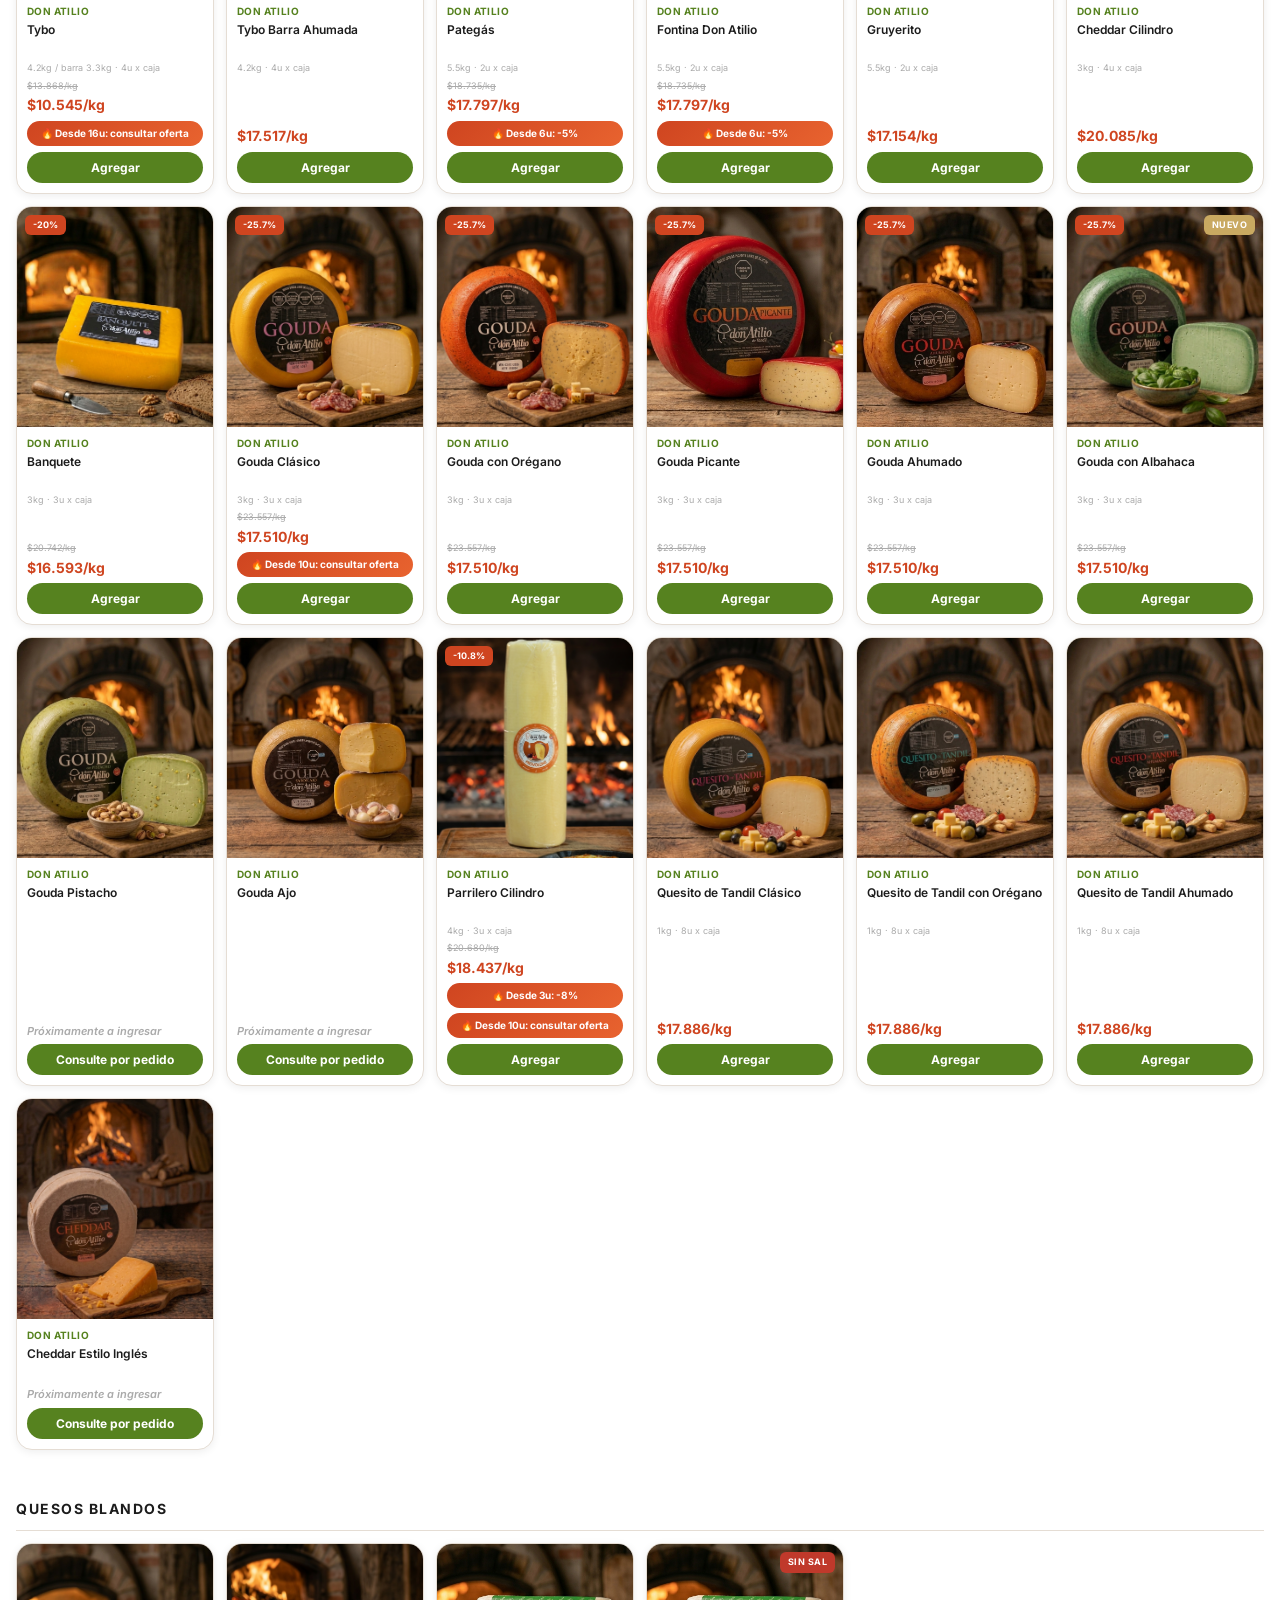
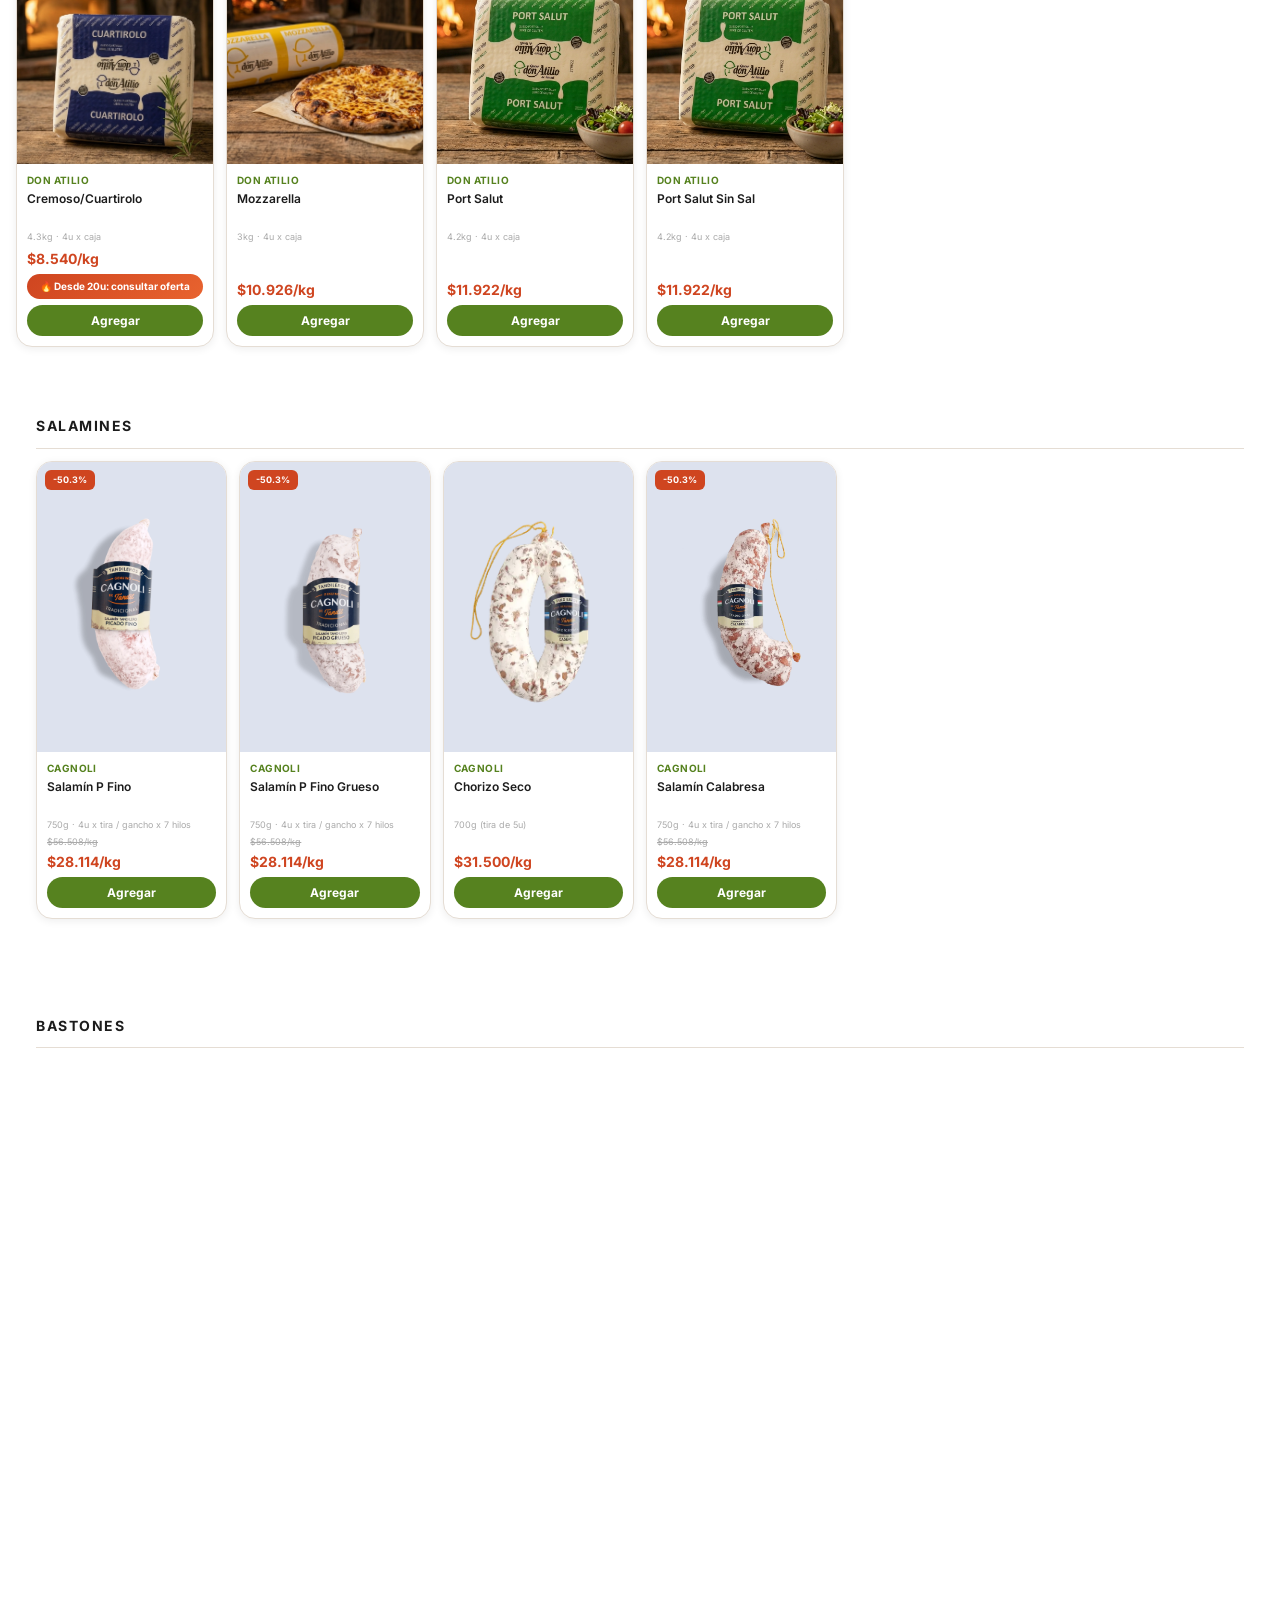
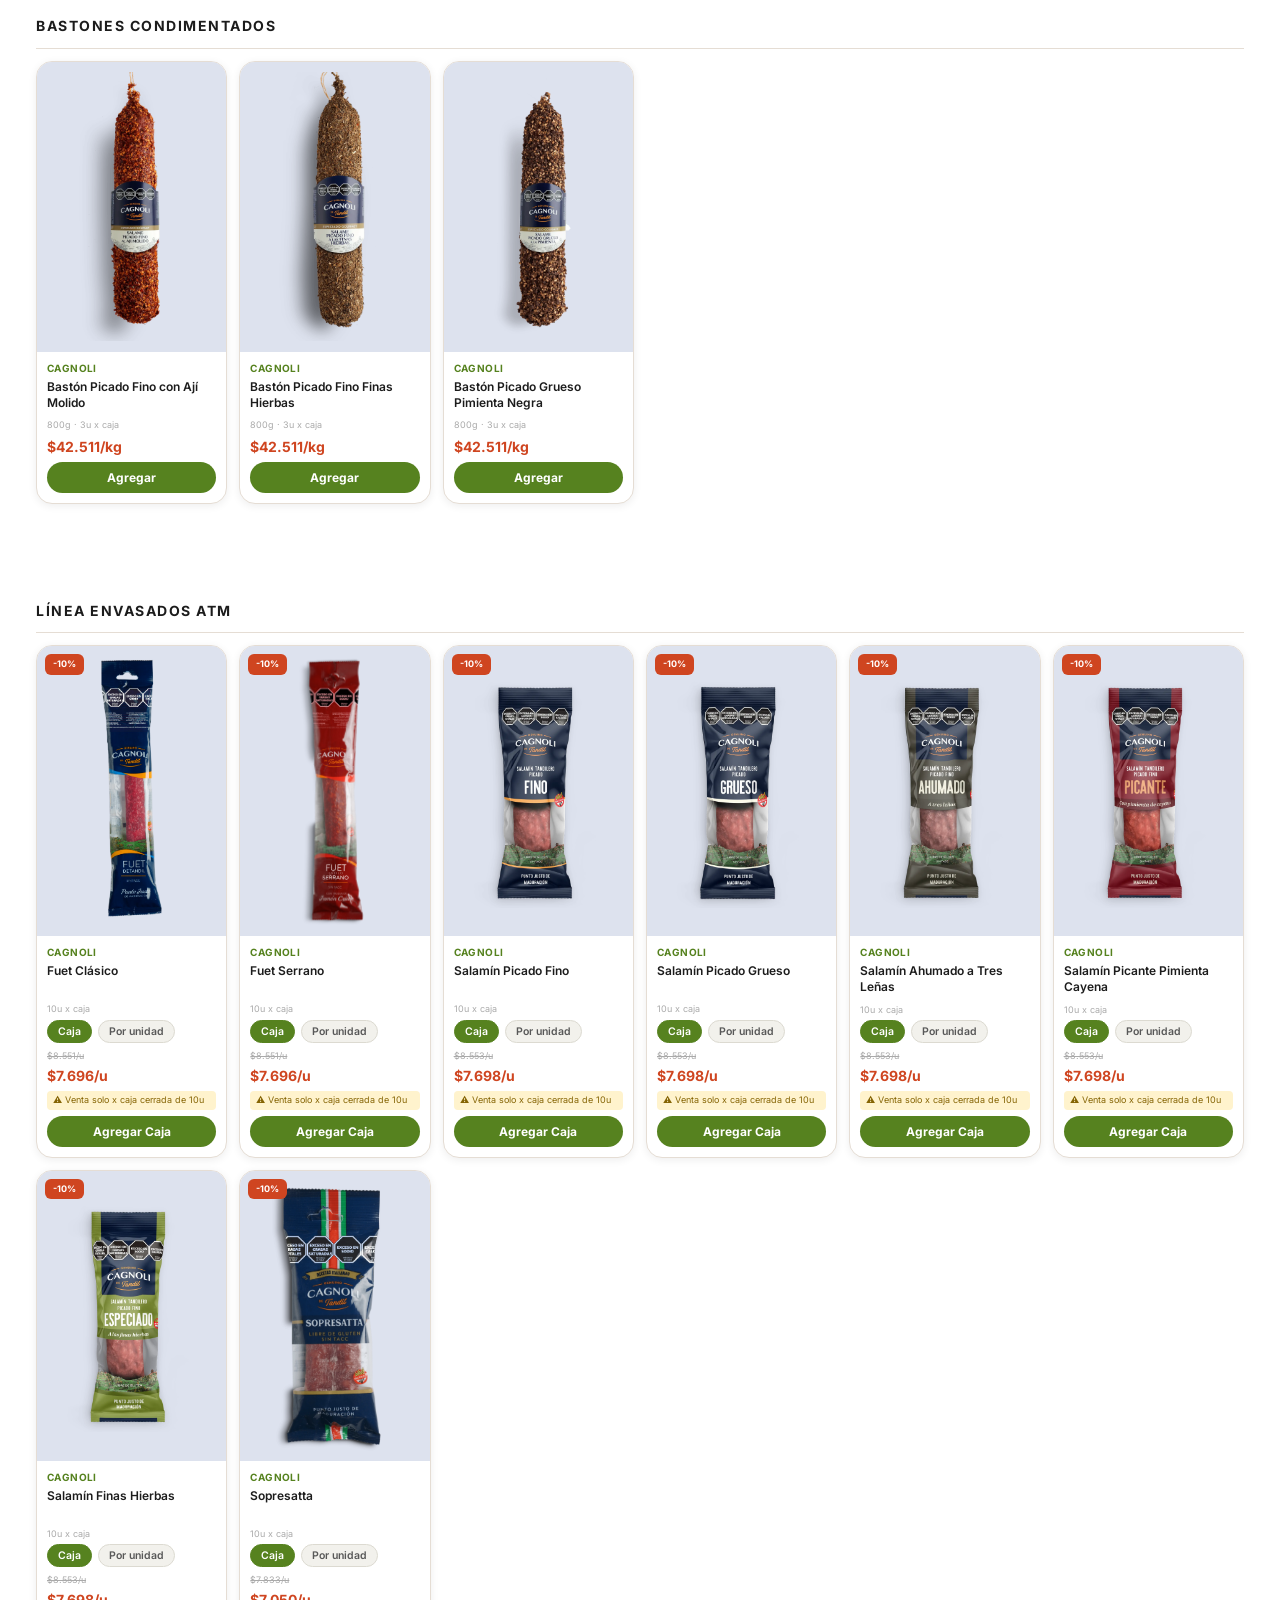
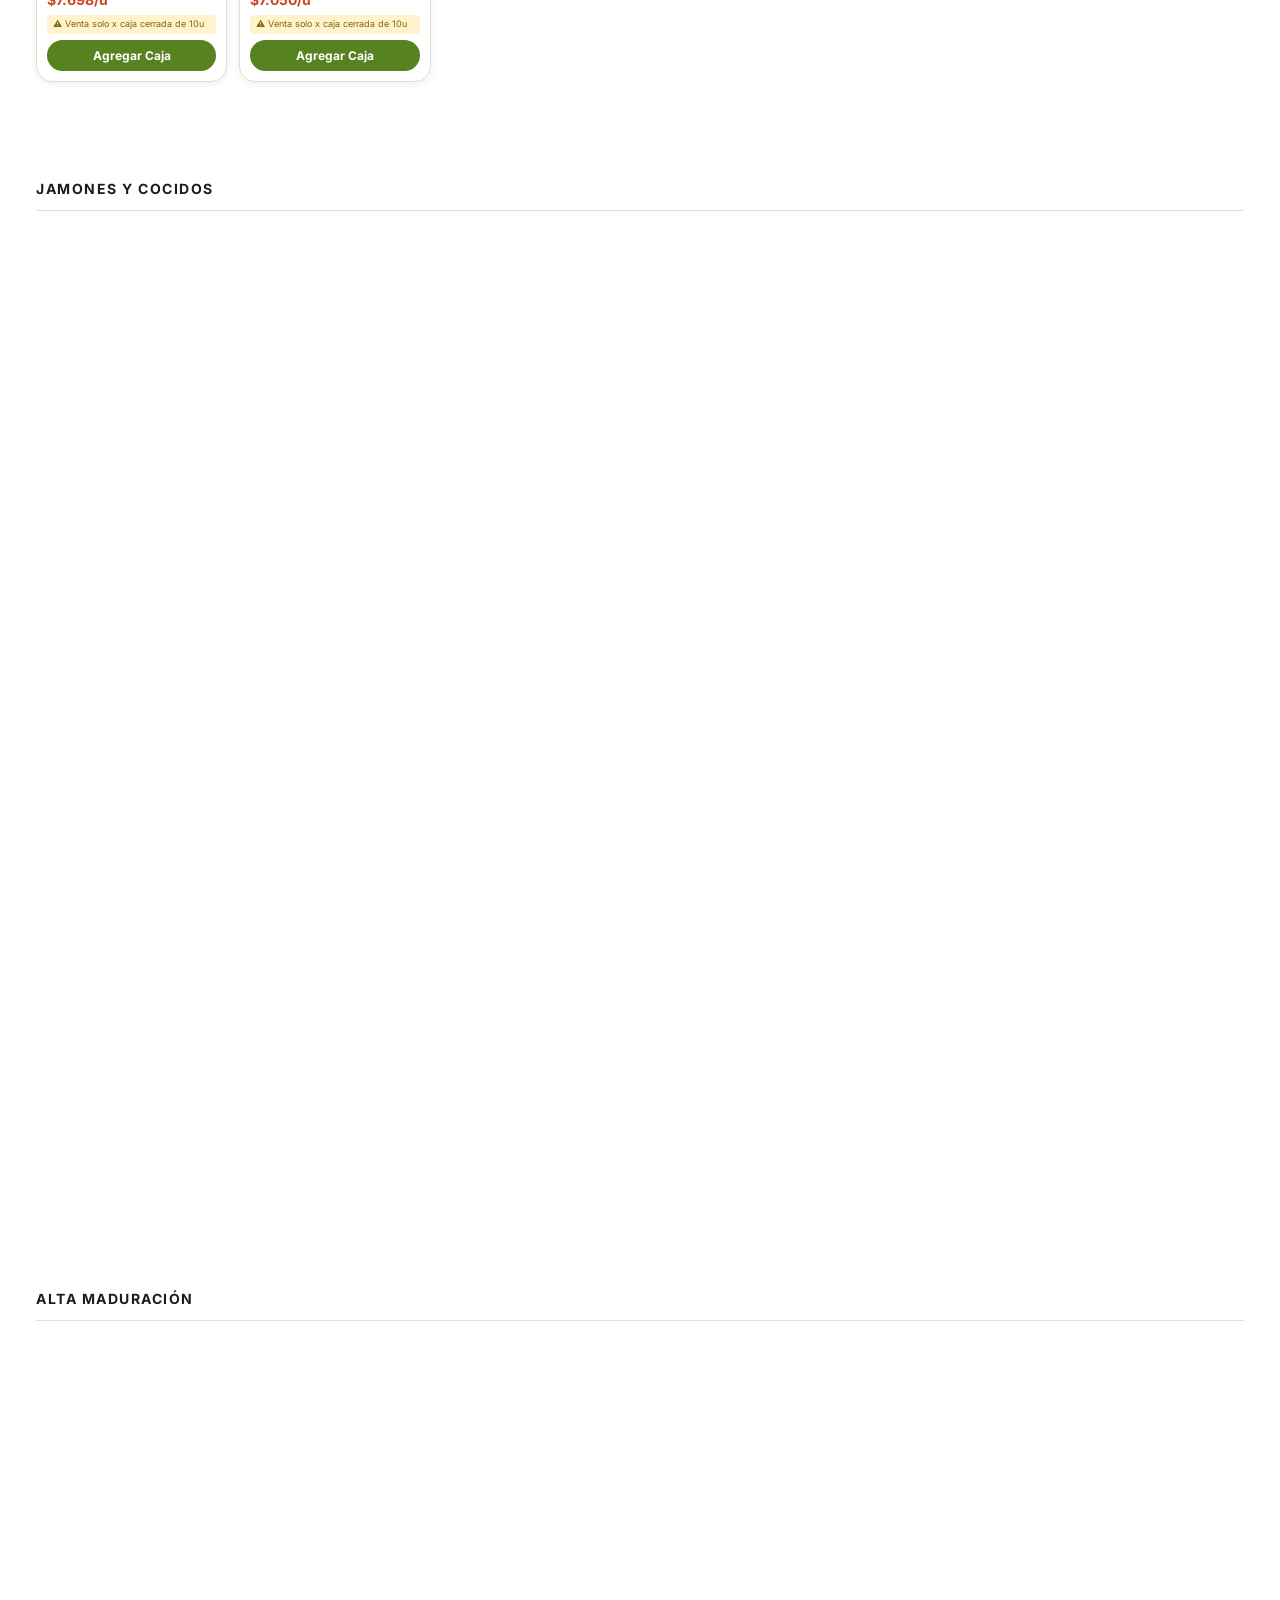
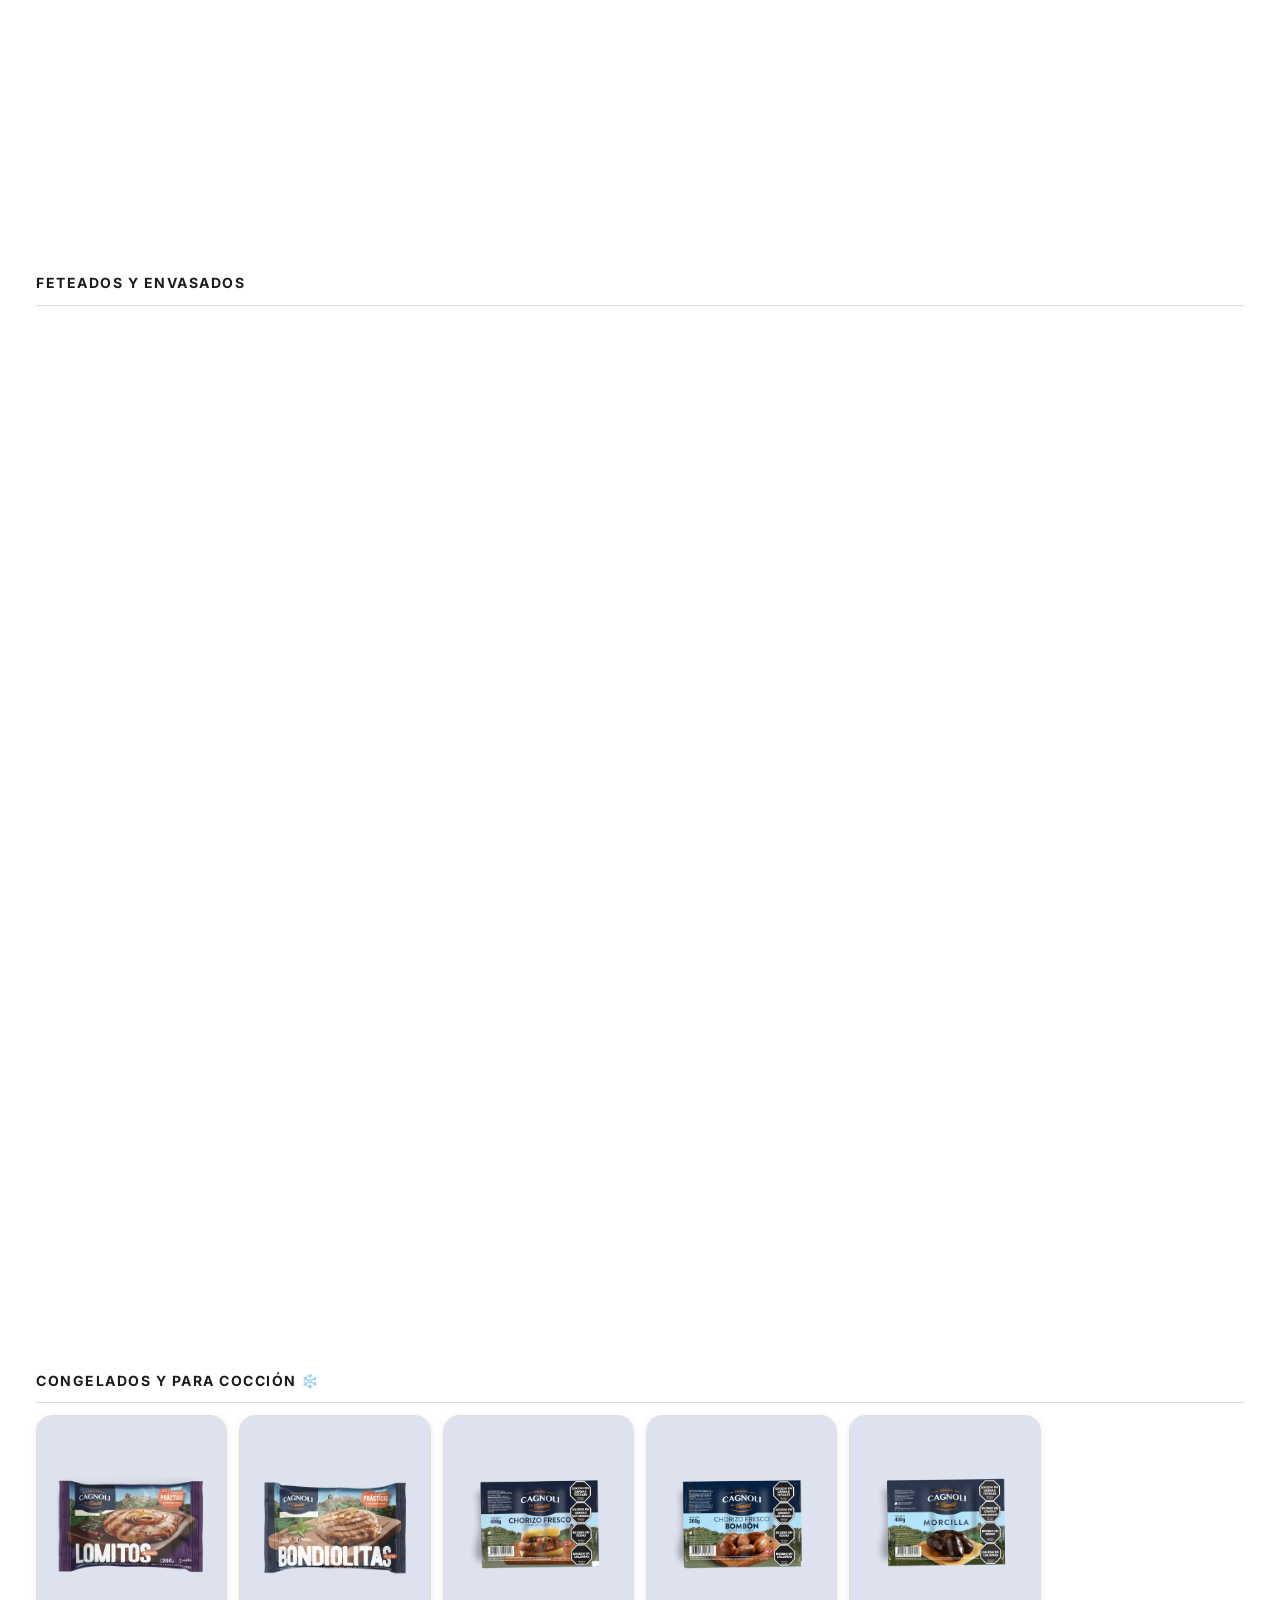
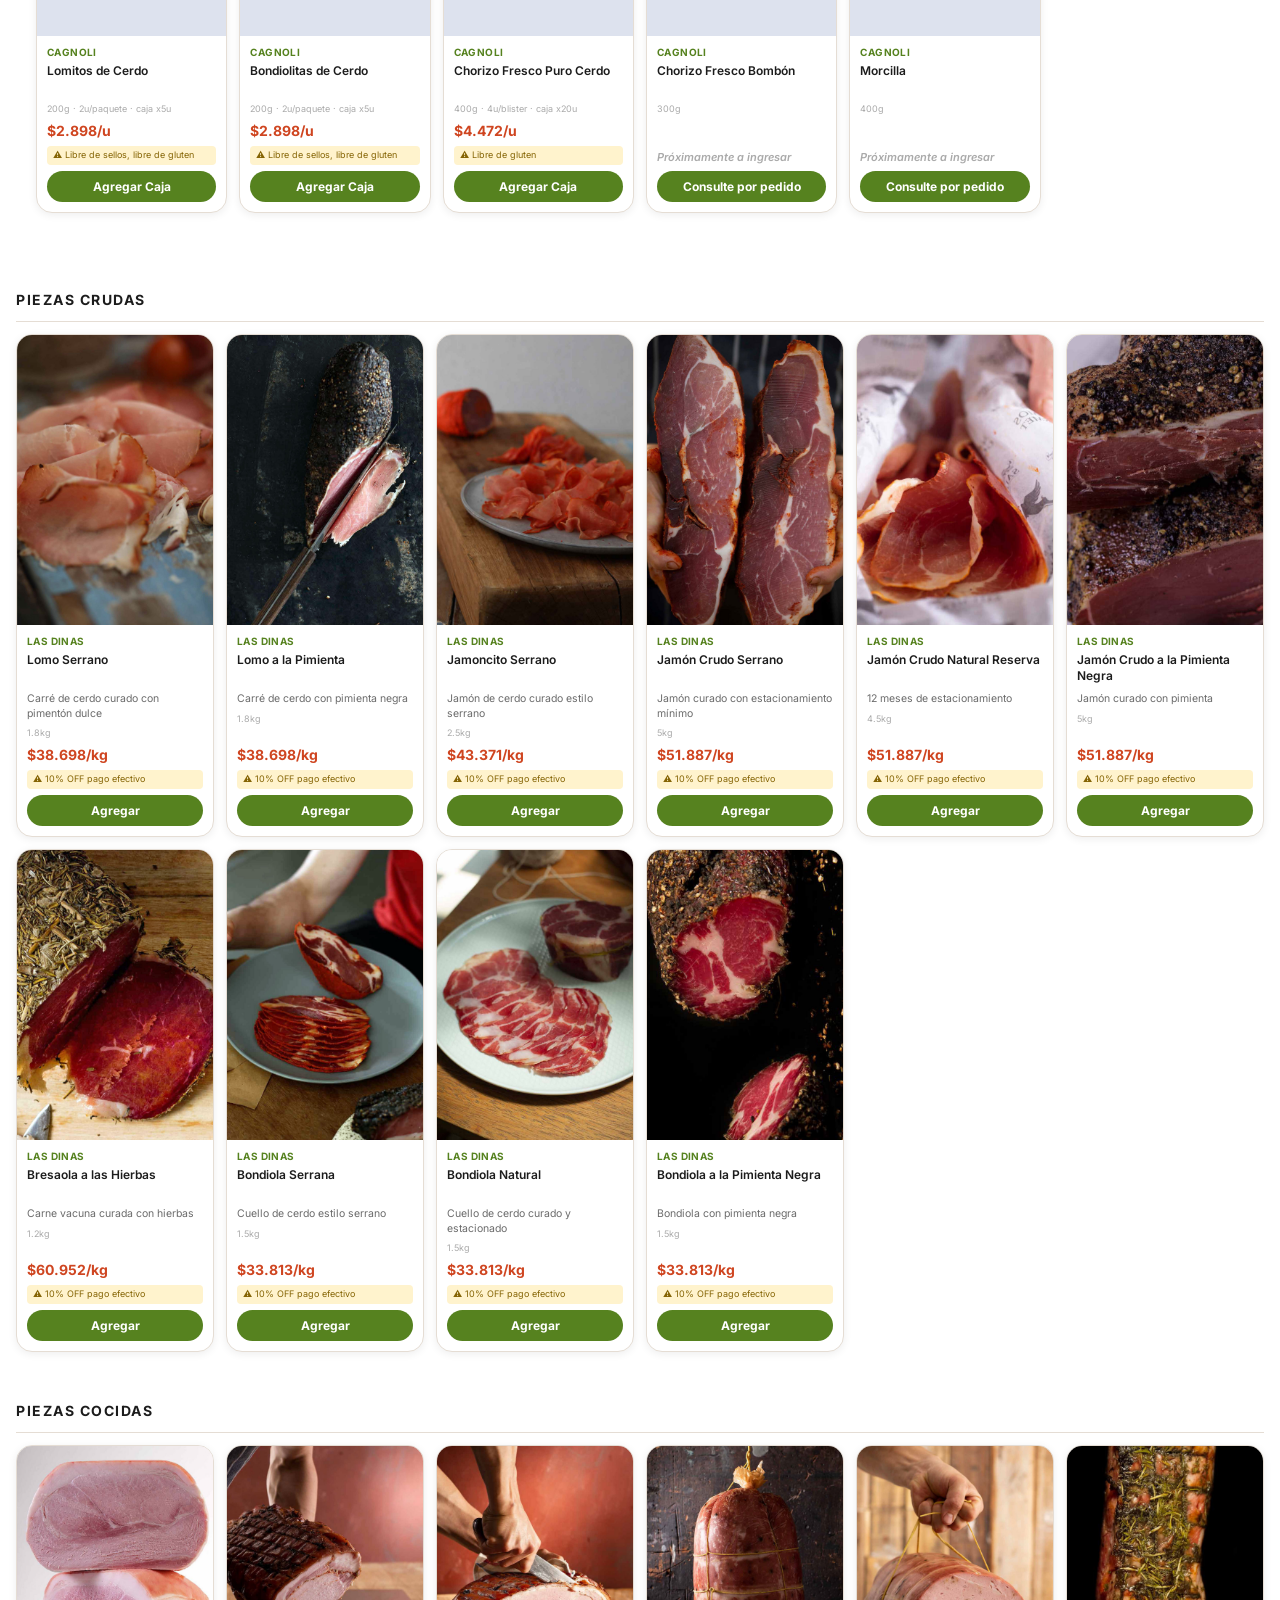
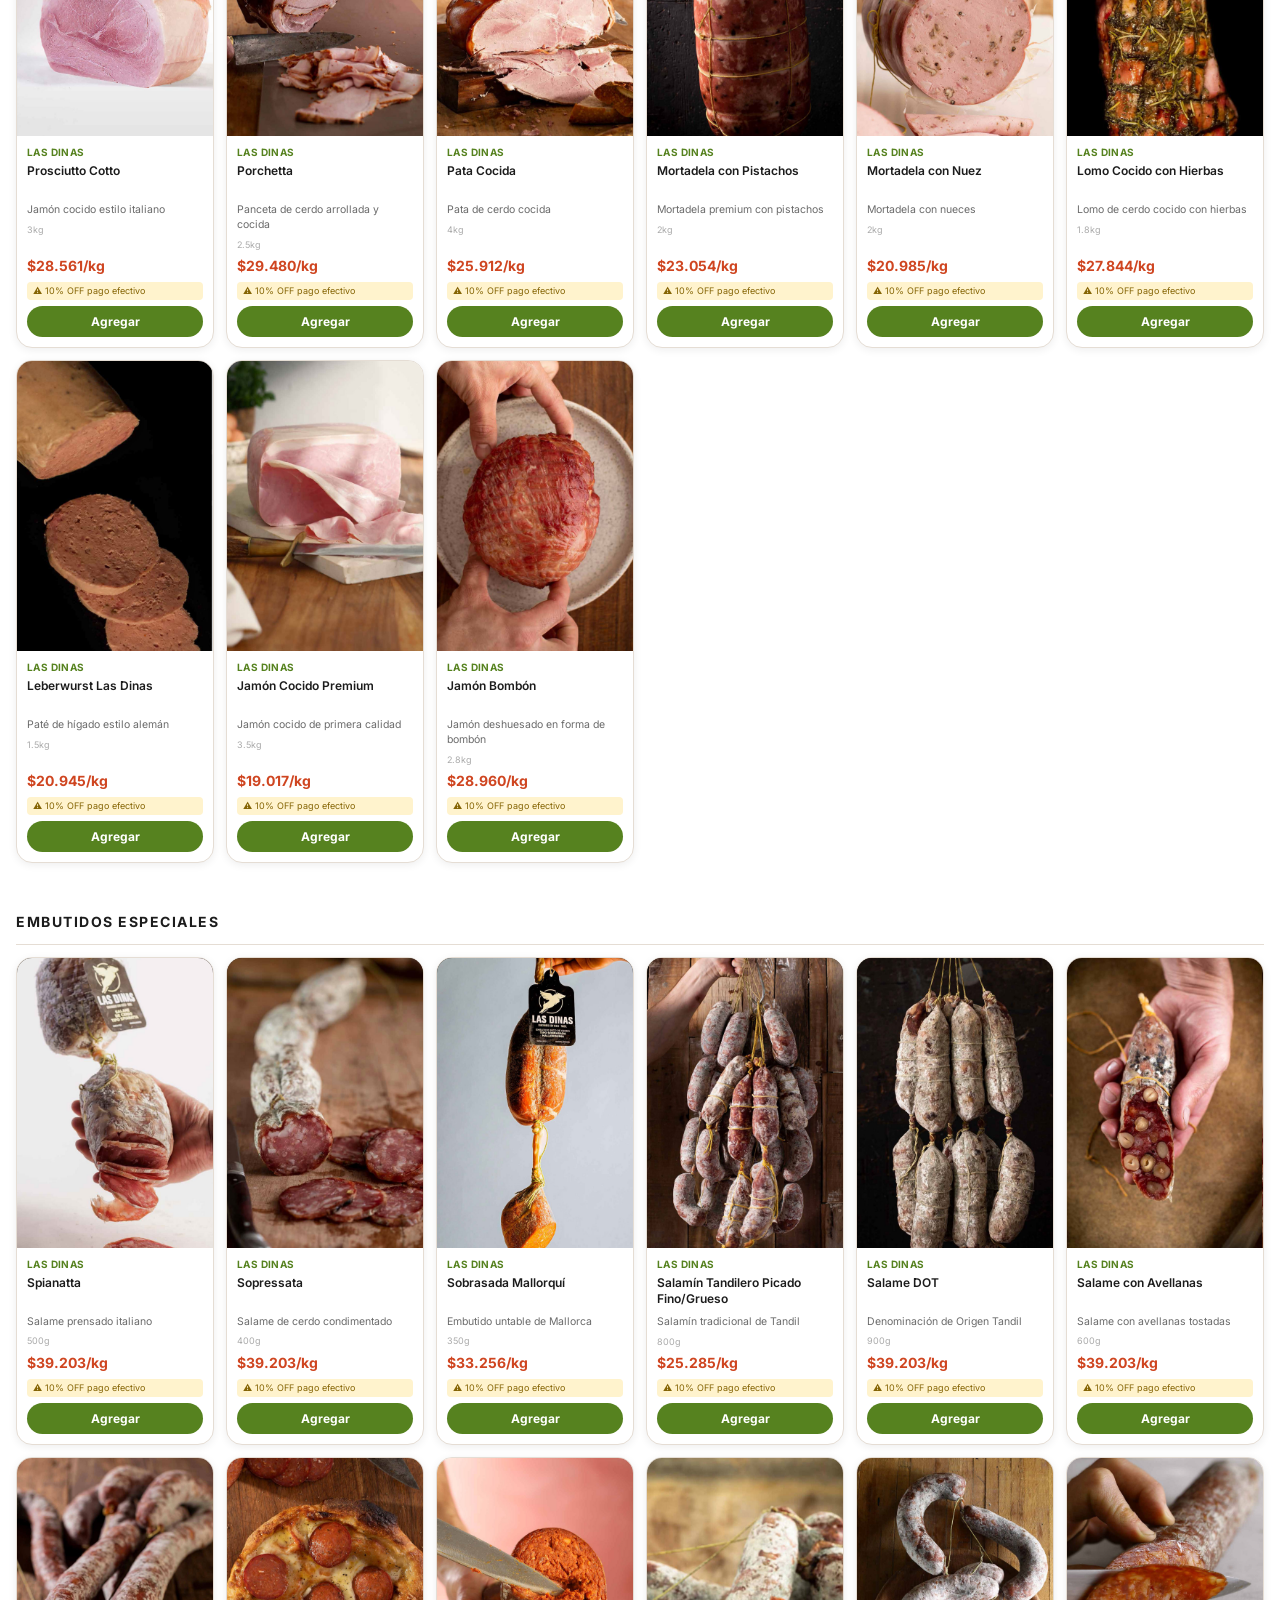
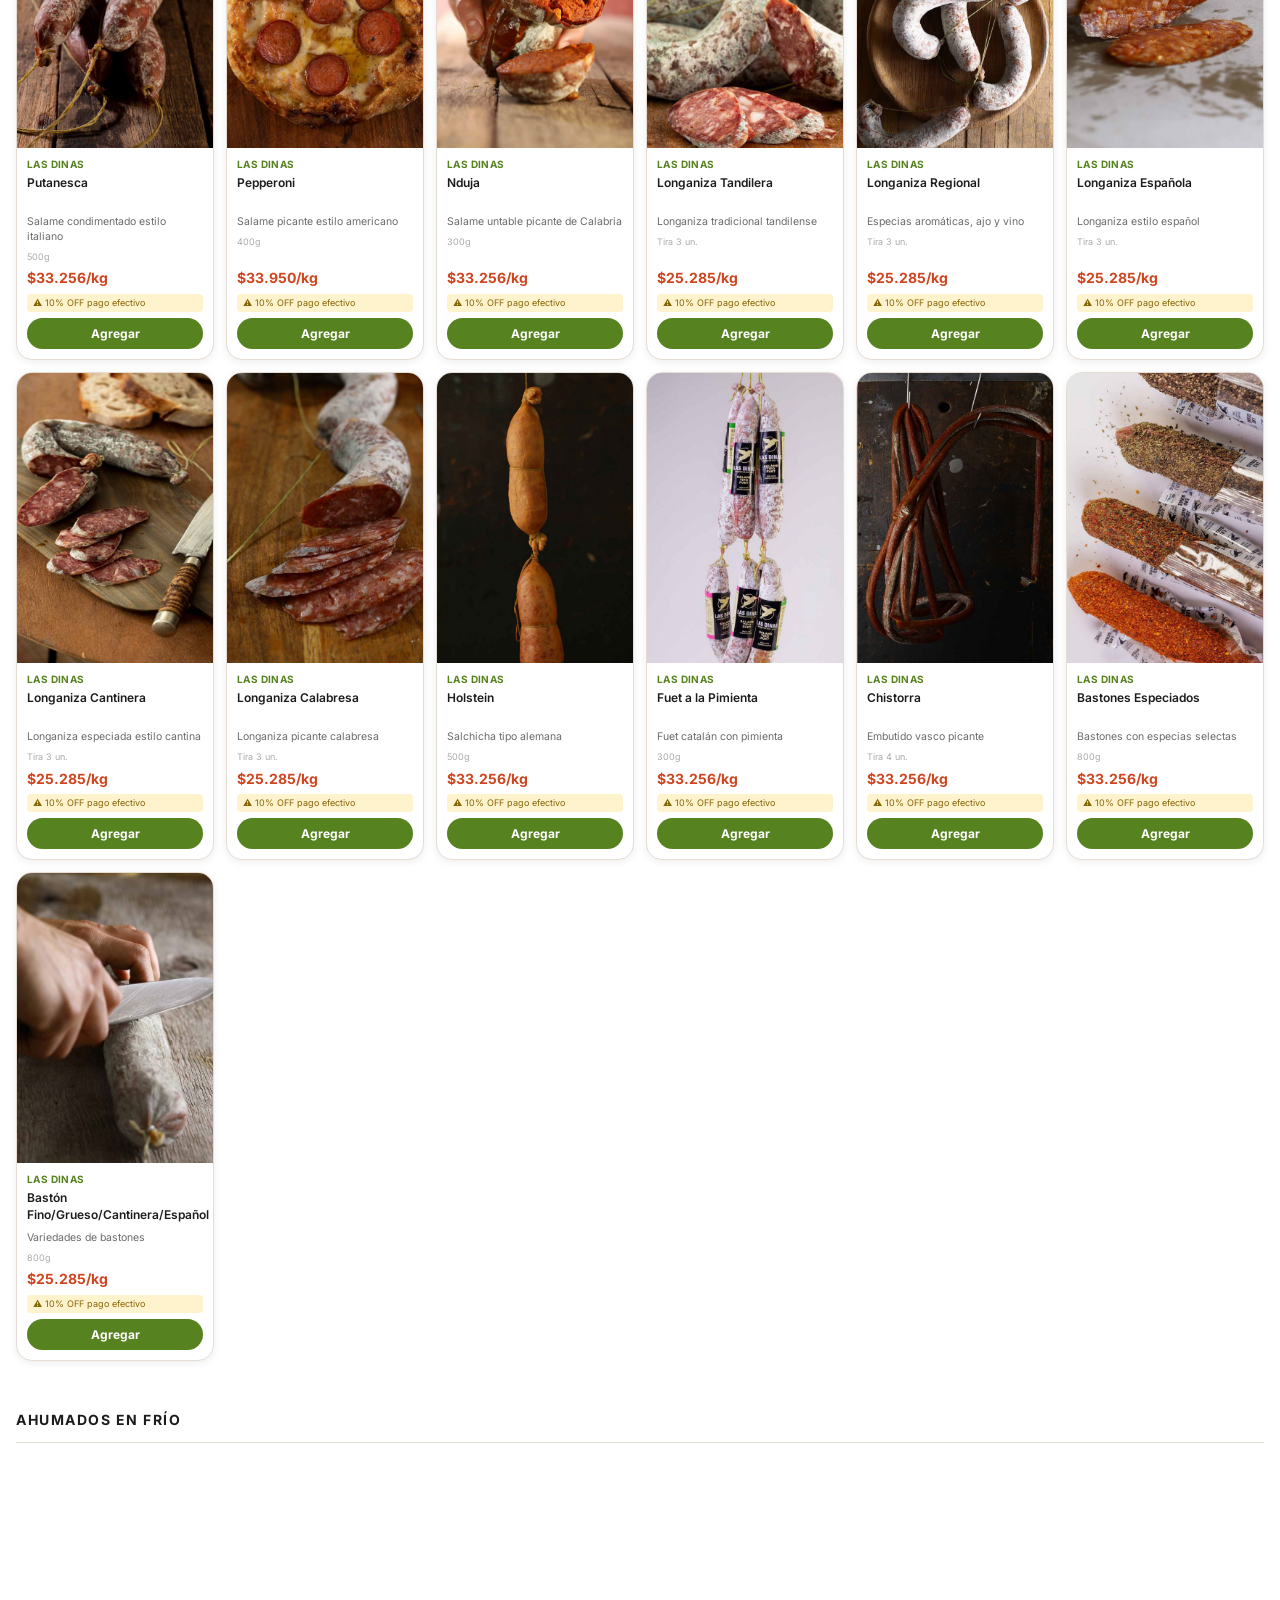
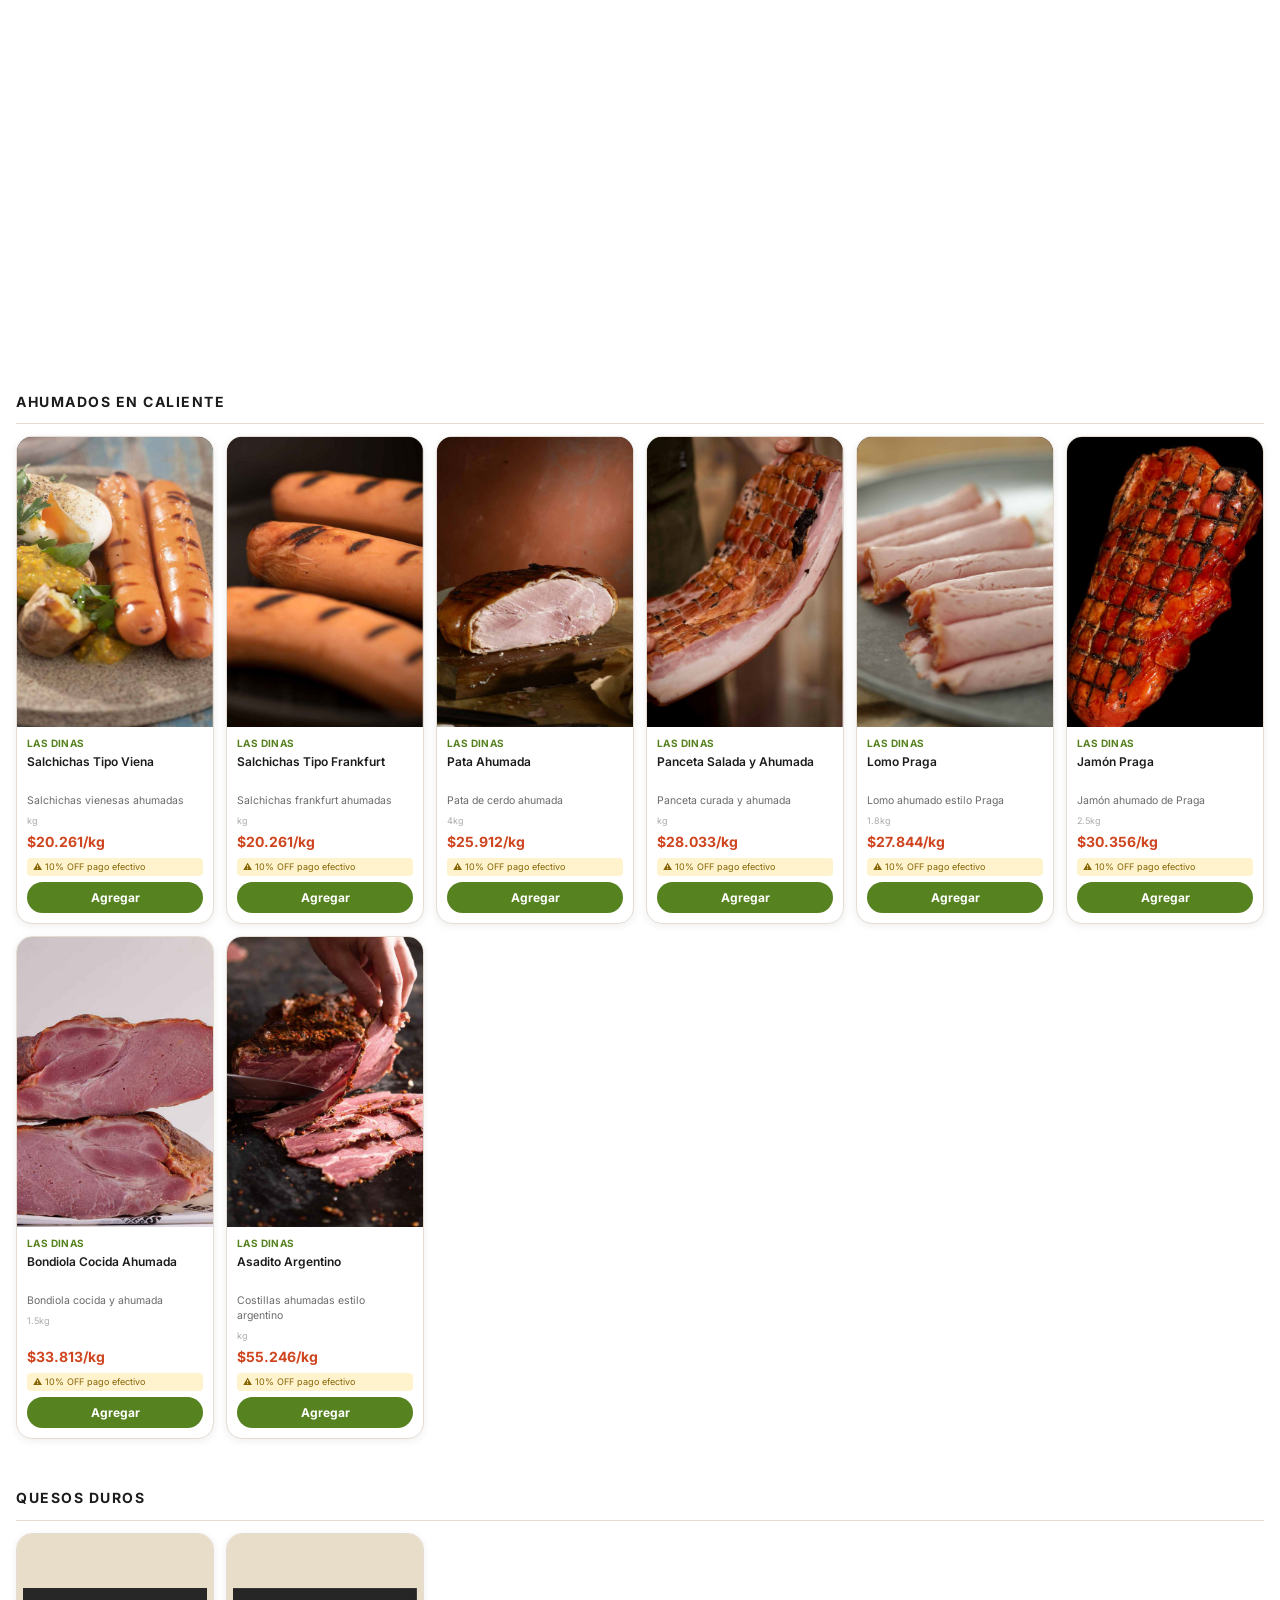
==== commit 50557c05: "Header sin botón Consultas: WhatsApp flotante cuando el carrito está vacío, barra fija Ver mi lista " ====
--- a/index.html
+++ b/index.html
@@ -18,9 +18,6 @@
 <h1>CHARNI DISTRIBUCIÓN</h1>
 </div>
 </div>
-<button class="cart-btn" onclick="openCart()">
-<span class="cart-btn-icon" aria-hidden="true"><svg viewBox="0 0 24 24" fill="none" stroke="currentColor" stroke-width="2" stroke-linecap="round" stroke-linejoin="round"><circle cx="9" cy="21" r="1"></circle><circle cx="20" cy="21" r="1"></circle><path d="M1 1h4l2.68 13.39a2 2 0 0 0 2 1.61h9.72a2 2 0 0 0 2-1.61L23 6H6"></path></svg></span><span class="cart-btn-label"> Consultas</span> <span class="cart-count" id="cartCount">0</span>
-</button>
 </div>
 <div class="header-compact-row" id="headerCompactRow">
 <div id="compactTopRow">
@@ -93,6 +90,13 @@
 </div>
 </div>
 </div>
+<div class="cart-footer-bar" id="cartFooterBar" style="display:none">
+<div class="cart-footer-info">
+<span class="cart-footer-count" id="cartFooterCount">0</span>
+<span class="cart-footer-label">producto<span id="cartFooterPlural">s</span> en tu consulta</span>
+</div>
+<button class="cart-footer-btn" onclick="openCart()">Ver mi lista</button>
+</div>
 <a href="https://wa.me/5492213188614?text=Hola!%20Quiero%20consultar%20sobre%20sus%20productos" class="whatsapp-float" target="_blank">
 <svg viewBox="0 0 32 32"><path d="M16 0c-8.837 0-16 7.163-16 16 0 2.825.744 5.488 2.038 7.788L.05 31.95l8.325-2.088C10.6 31.238 13.2 32 16 32c8.837 0 16-7.163 16-16S24.837 0 16 0zm0 29.35c-2.438 0-4.75-.663-6.738-1.813l-.475-.288-5.013 1.263 1.3-4.9-.313-.5C3.4 21.175 2.65 18.638 2.65 16c0-7.35 5.988-13.35 13.35-13.35S29.35 8.65 29.35 16 23.362 29.35 16 29.35zm7.338-9.838c-.4-.2-2.375-1.175-2.738-1.3-.375-.138-.65-.2-.925.2-.275.4-1.063 1.3-1.3 1.575-.238.275-.475.313-.875.113-.4-.2-1.688-.625-3.213-1.988-1.188-1.063-1.988-2.375-2.225-2.775-.238-.4-.025-.613.175-.813.188-.175.4-.475.6-.713.2-.238.275-.4.413-.675.138-.275.063-.5-.038-.7-.1-.2-.925-2.225-1.263-3.05-.325-.788-.663-.675-.925-.688-.238-.013-.5-.013-.763-.013s-.7.1-1.063.5c-.363.4-1.388 1.35-1.388 3.3s1.425 3.838 1.625 4.1c.2.275 2.788 4.238 6.738 5.95.938.4 1.675.638 2.238.825.95.3 1.813.25 2.5.15.763-.113 2.375-.975 2.713-1.913.338-.938.338-1.738.238-1.913-.1-.188-.363-.3-.763-.5z"/></svg>
 </a>
--- a/style.css
+++ b/style.css
@@ -3,7 +3,8 @@
 *{margin:0;padding:0;box-sizing:border-box}
 
 :root{
-  --fondo:#F7F4EC;
+  /* --fondo:#F7F4EC; */
+  --fondo:#ffffff;
   --fondo-alt:#ffffff;
   --card:#ffffff;
   --texto:#1c1c1c;
@@ -114,20 +115,17 @@
 .header-compact-row{
   position:absolute;
   top:100%;left:0;right:0;
-  max-width:1400px;margin:0 auto;
   background:var(--fondo-alt);
   display:flex;
   align-items:center;
   gap:8px;
   flex-wrap:wrap;
-  padding:6px 16px 7px;
+  padding:6px 24px 7px;
   opacity:0;
   transform:translateY(-4px);
   pointer-events:none;
   transition:opacity 0.18s ease-out, transform 0.18s ease-out;
   box-shadow:0 6px 14px var(--sombra);
-  border-bottom-left-radius:12px;
-  border-bottom-right-radius:12px;
   z-index:999;
 }
 .header.header-compacto .header-compact-row{
@@ -144,8 +142,10 @@
    expandido), es #marcasRowCompact el que se comprime/scrollea — nunca
    el buscador salta a una segunda línea tapando o descuadrando todo. */
 #compactTopRow{
-  display:flex;align-items:center;gap:8px;
+  display:flex;align-items:center;gap:10px;
   flex:1 1 auto;min-width:0;
+  justify-content:space-between;
+  padding:10px;
 }
 
 /* Chips de marca de la franja compacta: elementos propios y siempre
@@ -156,41 +156,34 @@
   display:flex;gap:5px;flex-wrap:nowrap;
   overflow-x:auto;scrollbar-width:none;
   flex-shrink:0;
+      padding: 10px 0px 10px 0px;
 }
 #marcasRowCompact::-webkit-scrollbar{display:none}
 .marca-chip.compacta{
   height:26px;padding:3px 8px;border-radius:7px;
-  outline-width:2px;outline-offset:2px;
+  outline-width:1px;outline-offset:2px;
 }
 .marca-chip.compacta img{max-height:14px;max-width:50px}
 
 /* Buscador propio de la franja compacta (sincronizado con #searchBox) */
-#searchBoxCompact{flex-shrink:0;width:150px;margin:0;padding:7px 14px;font-size:12.5px}
-
+#searchBoxCompact{
+  order:-1;
+  flex:1;
+  width:100%;
+  margin:0;padding:7px 14px;font-size:12.5px;
+}
 @media(max-width:768px){
-  .header-compact-row .cat-quicknav-wrap{flex-basis:100%;order:3}
-  /* En mobile las marcas y el buscador comparten la primera fila: el
-     buscador vive como una lupa chica que, al usarse, se expande y
-     empuja/comprime la fila de marcas (que ya scrollea horizontal) en
-     vez de tapar nada o forzar un salto de línea. */
-  #marcasRowCompact{flex-shrink:1;min-width:46px}
+  #compactTopRow{
+    flex-direction:column;
+    align-items:stretch;
+    gap:8px;
+  }
   #searchBoxCompact{
-    /* Colapsada: el ícono va centrado y SIN padding lateral fijo — un
-       padding a los costados no puede ser más chico que el propio
-       ícono+su aire, así que terminaba fijando un ancho mínimo mayor
-       al declarado. Sin ese padding, el ancho real es el que se pide. */
-    -webkit-appearance:none;appearance:none;
-    width:26px;
-    padding:0;
-    background:var(--fondo-alt) no-repeat center/13px 13px url("data:image/svg+xml,%3Csvg xmlns='http://www.w3.org/2000/svg' viewBox='0 0 24 24' fill='none' stroke='%23585858' stroke-width='2'%3E%3Ccircle cx='11' cy='11' r='7'/%3E%3Cline x1='21' y1='21' x2='16.65' y2='16.65'/%3E%3C/svg%3E");
-    cursor:pointer;
-    transition:width 0.22s ease, padding 0.22s ease;
+    width:100%;
   }
-  #searchBoxCompact:focus{
-    width:140px;
-    padding:7px 14px;
-    background-image:none;
-    cursor:text;
+  #marcasRowCompact{
+    width:100%;
+    justify-content:space-between;
   }
 }
 
@@ -221,10 +214,9 @@
 
 /* ── MARCAS ALIADAS ── */
 .marcas-aliadas{
-  background:#F7F4EC;
+  /* background:#F7F4EC; */
+  background-color: #f7f7f7;
   padding:22px 24px;
-  border-top:1px solid #e6e2d3;
-  border-bottom:1px solid #e6e2d3;
 }
 .marcas-aliadas-label{
   text-align:center;
@@ -239,8 +231,14 @@
   margin-bottom:16px;
 }
 .marcas-row{
-  display:flex;justify-content:center;align-items:center;gap:22px;flex-wrap:wrap;
-  max-width:1400px;margin:0 auto;
+  display:flex;
+  justify-content:center;
+  align-items:center;
+  gap:22px;
+  flex-wrap:wrap;
+      padding: 10px 0px 10px 0px;
+  max-width:1400px;
+  margin:0 auto;
 }
 .marca-chip{
   display:flex;align-items:center;justify-content:center;
@@ -249,7 +247,7 @@
   border:none;
   cursor:pointer;
   transition:all 0.22s;
-  outline:3px solid transparent;
+  outline:1px solid transparent;
   outline-offset:3px;
 }
 .marca-chip.claro{background:#ffffff;box-shadow:0 1px 4px rgba(0,0,0,0.06);border:1px solid #ececec}
@@ -264,6 +262,8 @@
 .marca-chip.active{
   outline-color:var(--verde);
   transform:translateY(-2px);
+  background:#ffffff;
+  box-shadow:0 1px 4px rgba(0,0,0,0.06);
 }
 
 /* ── FILTERS (el buscador ya no es sticky por sí solo: cuando hace falta
@@ -279,7 +279,7 @@
 .container{
   max-width:1400px;
   margin:0 auto;
-  padding:0 24px 80px;
+  padding:0 16px 80px;
 }
 
 /* ── UTILITY ── */
@@ -402,6 +402,14 @@
 @media(max-width:768px){
   .hero{height:260px}
   .logo-text h1{font-size:15px}
+  .marcas-row{
+    flex-wrap:nowrap;
+    overflow-x:auto;
+    justify-content:flex-start;
+    scrollbar-width:none;
+  }
+  .marcas-row::-webkit-scrollbar{display:none}
+  .marca-chip{flex-shrink:0}
 }
 
 /* ── CATÁLOGO RAPPI-STYLE ── */
@@ -431,27 +439,29 @@
   letter-spacing:0.5px;
 }
 .cat-row{
-  display:flex;
-  flex-wrap:wrap;
+  display:grid;
+  grid-template-columns:repeat(auto-fill, minmax(180px, 1fr));
   gap:12px;
 }
 .cat-card{
   background:var(--card);
-  border-radius:12px;
+  border-radius:16px;
   border:1px solid var(--borde-sutil);
-  flex-shrink:0;
-  width:190px;
   overflow:hidden;
   box-shadow:0 2px 8px var(--sombra);
   transition:all 0.2s;
-}
-.cat-card:hover{
-  transform:translateY(-2px);
-  box-shadow:0 6px 18px var(--sombra-hover);
-  border-color:var(--verde);
+  display:flex;
+  flex-direction:column;
+}
+@media (hover: hover) and (pointer: fine){
+  .cat-card:hover{
+    transform:translateY(-2px);
+    box-shadow:0 6px 18px var(--sombra-hover);
+    border-color:var(--verde);
+  }
 }
 .cat-card-img{
-  width:190px;height:290px;
+  width:100%;height:290px;
   overflow:hidden;
   background:var(--fondo);
   display:flex;align-items:center;justify-content:center;
@@ -472,7 +482,9 @@
   object-fit:cover;
   transition:transform 0.3s;
 }
-.cat-card:hover .cat-card-img img{transform:scale(1.05)}
+@media (hover: hover) and (pointer: fine){
+  .cat-card:hover .cat-card-img img{transform:scale(1.05)}
+}
 .cat-card-img-empty{
   background:var(--fondo);
   color:var(--texto-muy-suave);
@@ -480,6 +492,9 @@
 }
 .cat-card-info{
   padding:8px 10px 10px;
+  display:flex;
+  flex-direction:column;
+  flex:1;
 }
 .cat-card-name{
   font-family:'Inter',sans-serif;
@@ -489,19 +504,29 @@
   margin-bottom:8px;
   min-height:32px;
 }
+.cat-card-marca{
+  font-size:10px;
+  font-weight:700;
+  color:var(--verde);
+  text-transform:uppercase;
+  letter-spacing:0.4px;
+  margin-bottom:3px;
+}
 .cat-card-btn{
   width:100%;
   background:var(--verde);
   color:#fff;
   border:none;
-  border-radius:8px;
+  border-radius:24px;
   padding:8px 0;
-  font-family:'Oswald',sans-serif;
-  font-size:12px;font-weight:700;
-  text-transform:uppercase;
-  letter-spacing:0.4px;
+  font-family:'Inter',sans-serif;
+  font-size:12px;
+  font-weight:700;
   cursor:pointer;
   transition:background 0.2s;
+}
+.cat-card-dynamic{
+  margin-top:auto;
 }
 .cat-card-btn:hover{background:var(--verde-oscuro)}
 
@@ -578,7 +603,7 @@
   background:linear-gradient(135deg,var(--naranja),#e8632f);
   color:#fff;
   border:none;
-  border-radius:8px;
+  border-radius:24px;
   padding:6px 8px;
   font-family:'Inter',sans-serif;
   font-size:10px;font-weight:700;
@@ -684,7 +709,7 @@
 
 /* ── FONDO DE SECCIÓN (paleta ya unificada arriba para todas las marcas) ── */
 .cat-seccion--cagnoli{
-  background:#F7F4EC;
+  background:#ffffff;
   padding:20px 20px 28px;
   border-radius:14px;
 }
@@ -709,8 +734,8 @@
 
 /* ── RESPONSIVE ── */
 @media(max-width:768px){
-  .cat-card{width:145px}
-  .cat-card-img{width:145px;height:210px}
+  .cat-row{grid-template-columns:repeat(auto-fill, minmax(140px, 1fr));}
+  .cat-card-img{height:210px}
   .cat-card--cagnoli .cat-card-img,
   .cat-card--lasdinas .cat-card-img,
   .cat-card--vidal .cat-card-img{height:210px}
@@ -761,7 +786,9 @@
 .cat-quicknav-wrap.show{display:flex}
 .header-compact-row .cat-quicknav-wrap{
   margin:0;padding:2px 0 0;
-  flex:1 1 220px;min-width:120px;
+  flex-basis:100%;
+  order:3;
+  min-width:120px;
 }
 .quicknav-arrow{display:none}
 @media (hover:hover) and (pointer:fine){
@@ -917,4 +944,28 @@
   font-weight:500;
   opacity:0.92;
   line-height:1.5;
+}
+
+.cart-footer-bar{
+  position:fixed;bottom:0;left:0;right:0;
+  background:var(--verde-oscuro);
+  color:#fff;
+  padding:16px 20px;
+  display:flex;align-items:center;justify-content:space-between;
+  z-index:1500;
+  box-shadow:0 -4px 20px rgba(0,0,0,0.18);
+}
+.cart-footer-info{display:flex;flex-direction:column;line-height:1.3}
+.cart-footer-count{font-size:20px;font-weight:800;margin-right:4px}
+.cart-footer-label{font-size:13px;opacity:0.85}
+.cart-footer-btn{
+  background:var(--verde);
+  color:#fff;
+  border:none;
+  padding:10px 22px;
+  border-radius:24px;
+  font-weight:700;
+  font-family:'Inter',sans-serif;
+  font-size:13px;
+  cursor:pointer;
 }
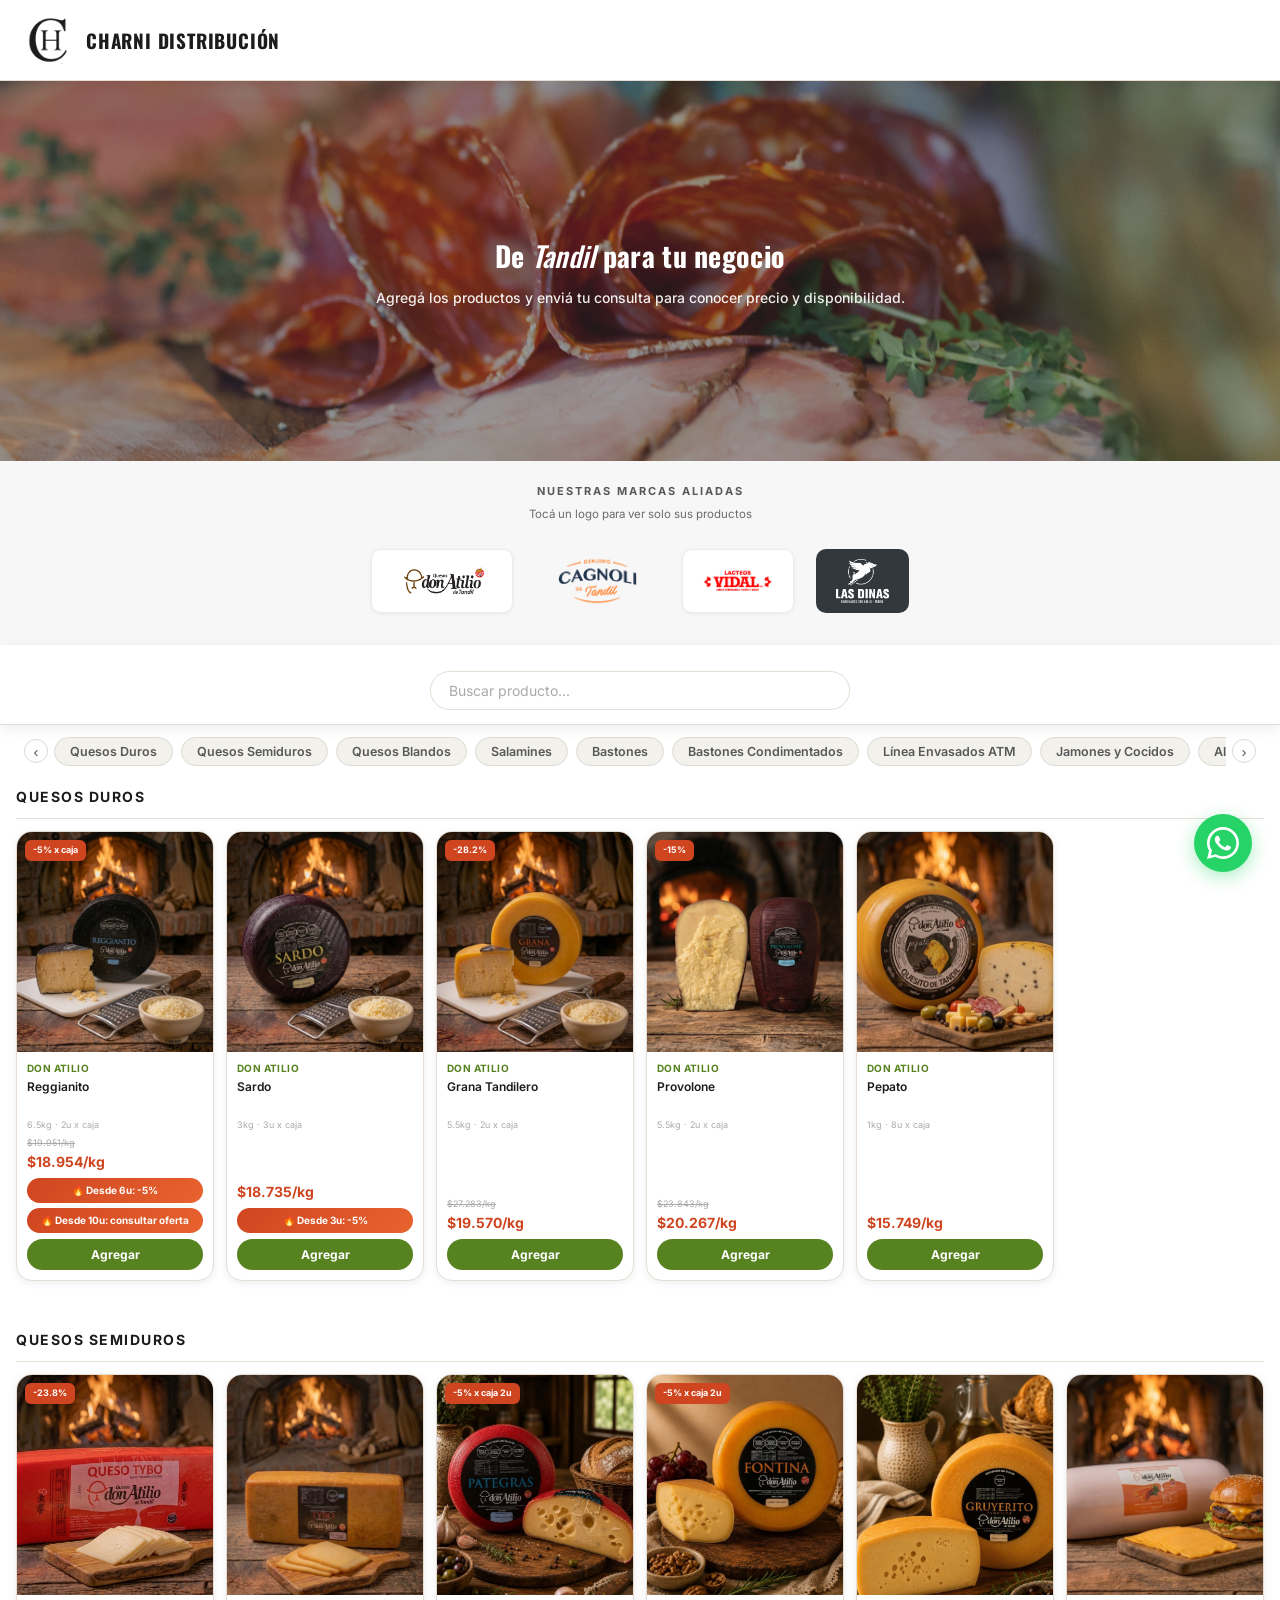
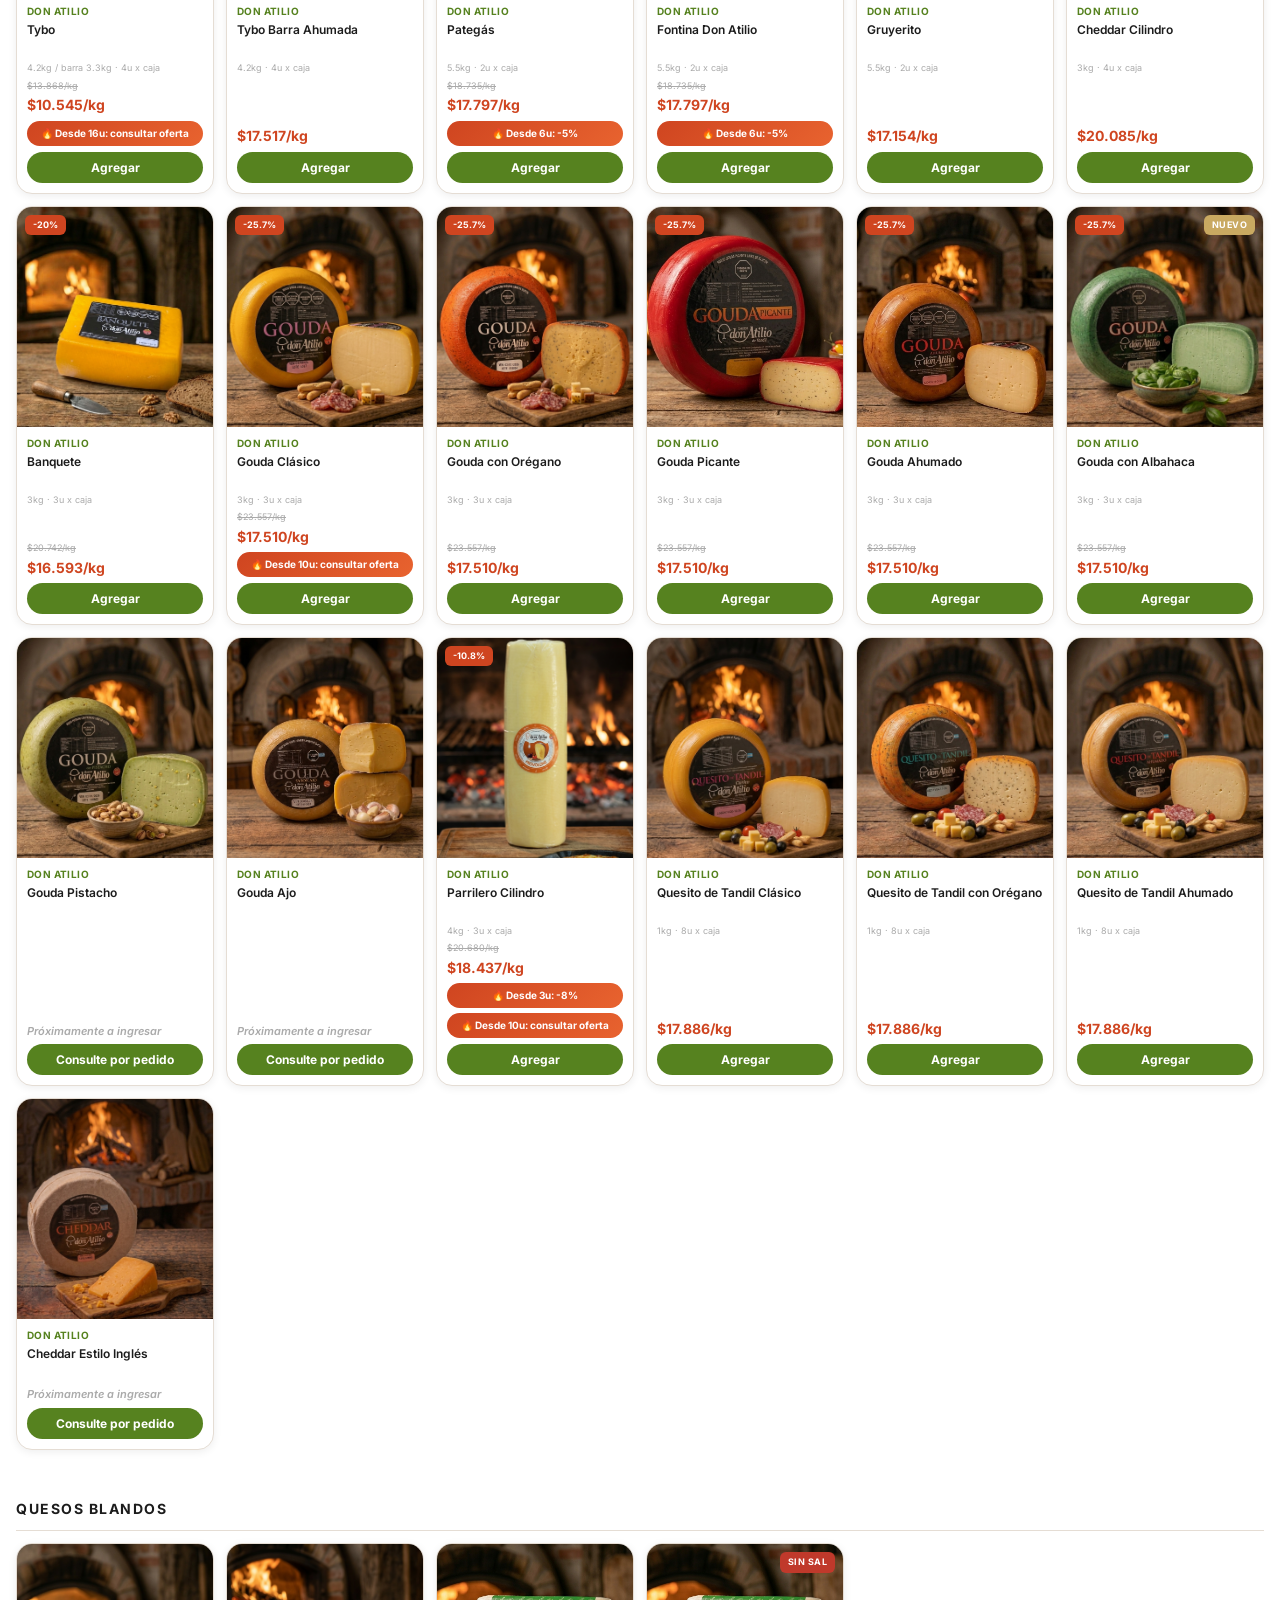
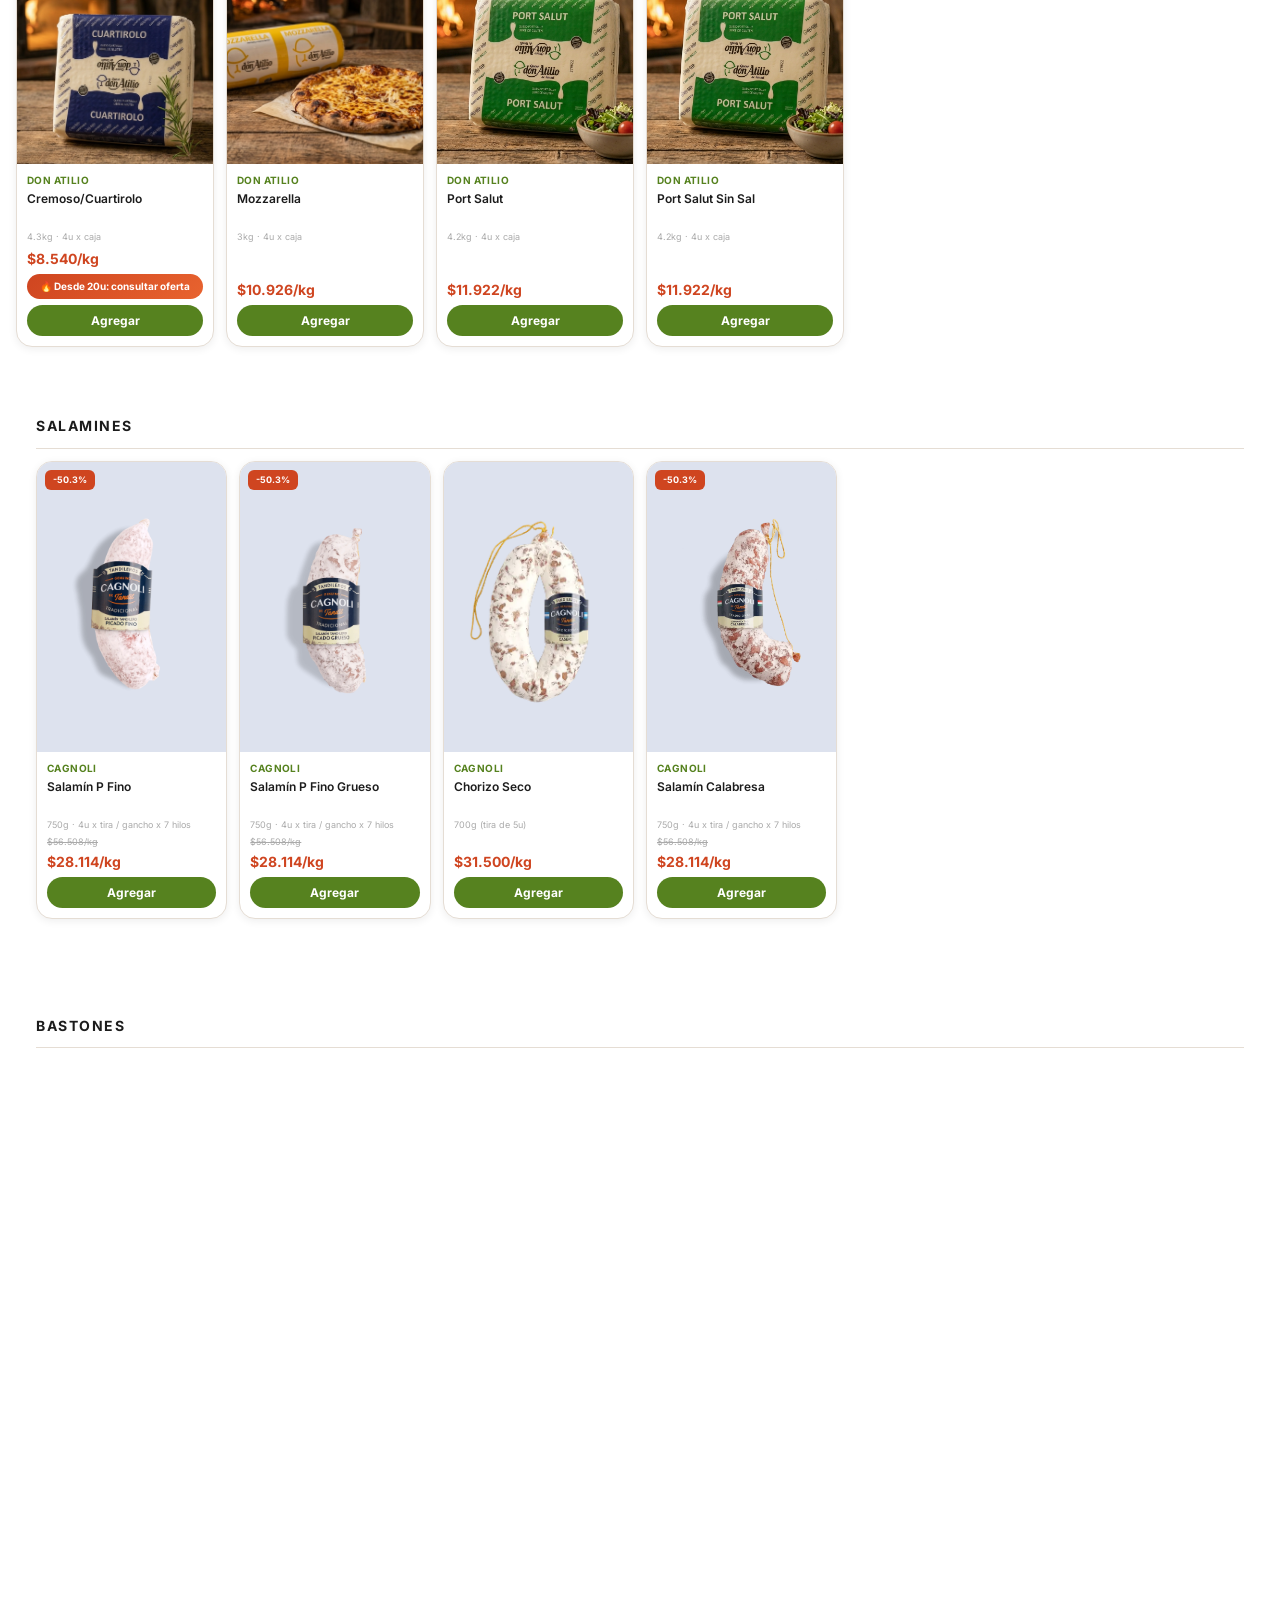
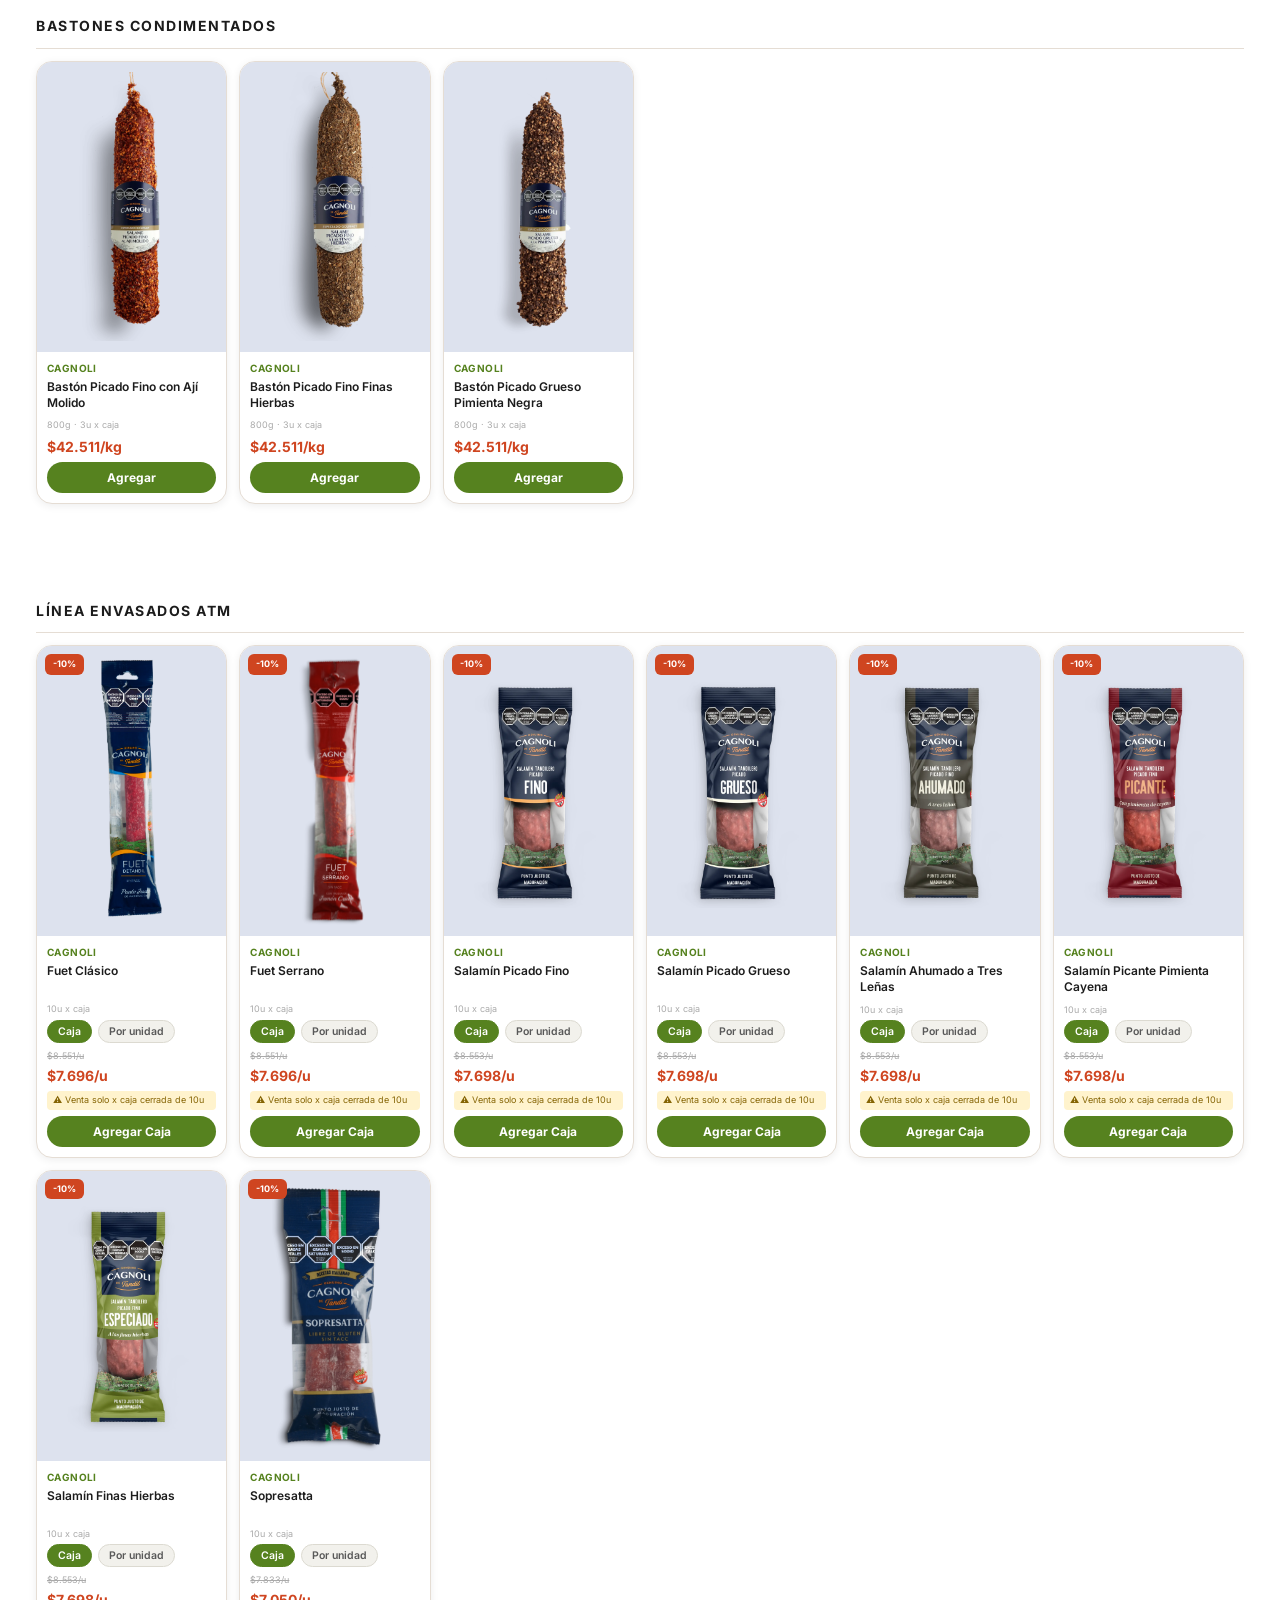
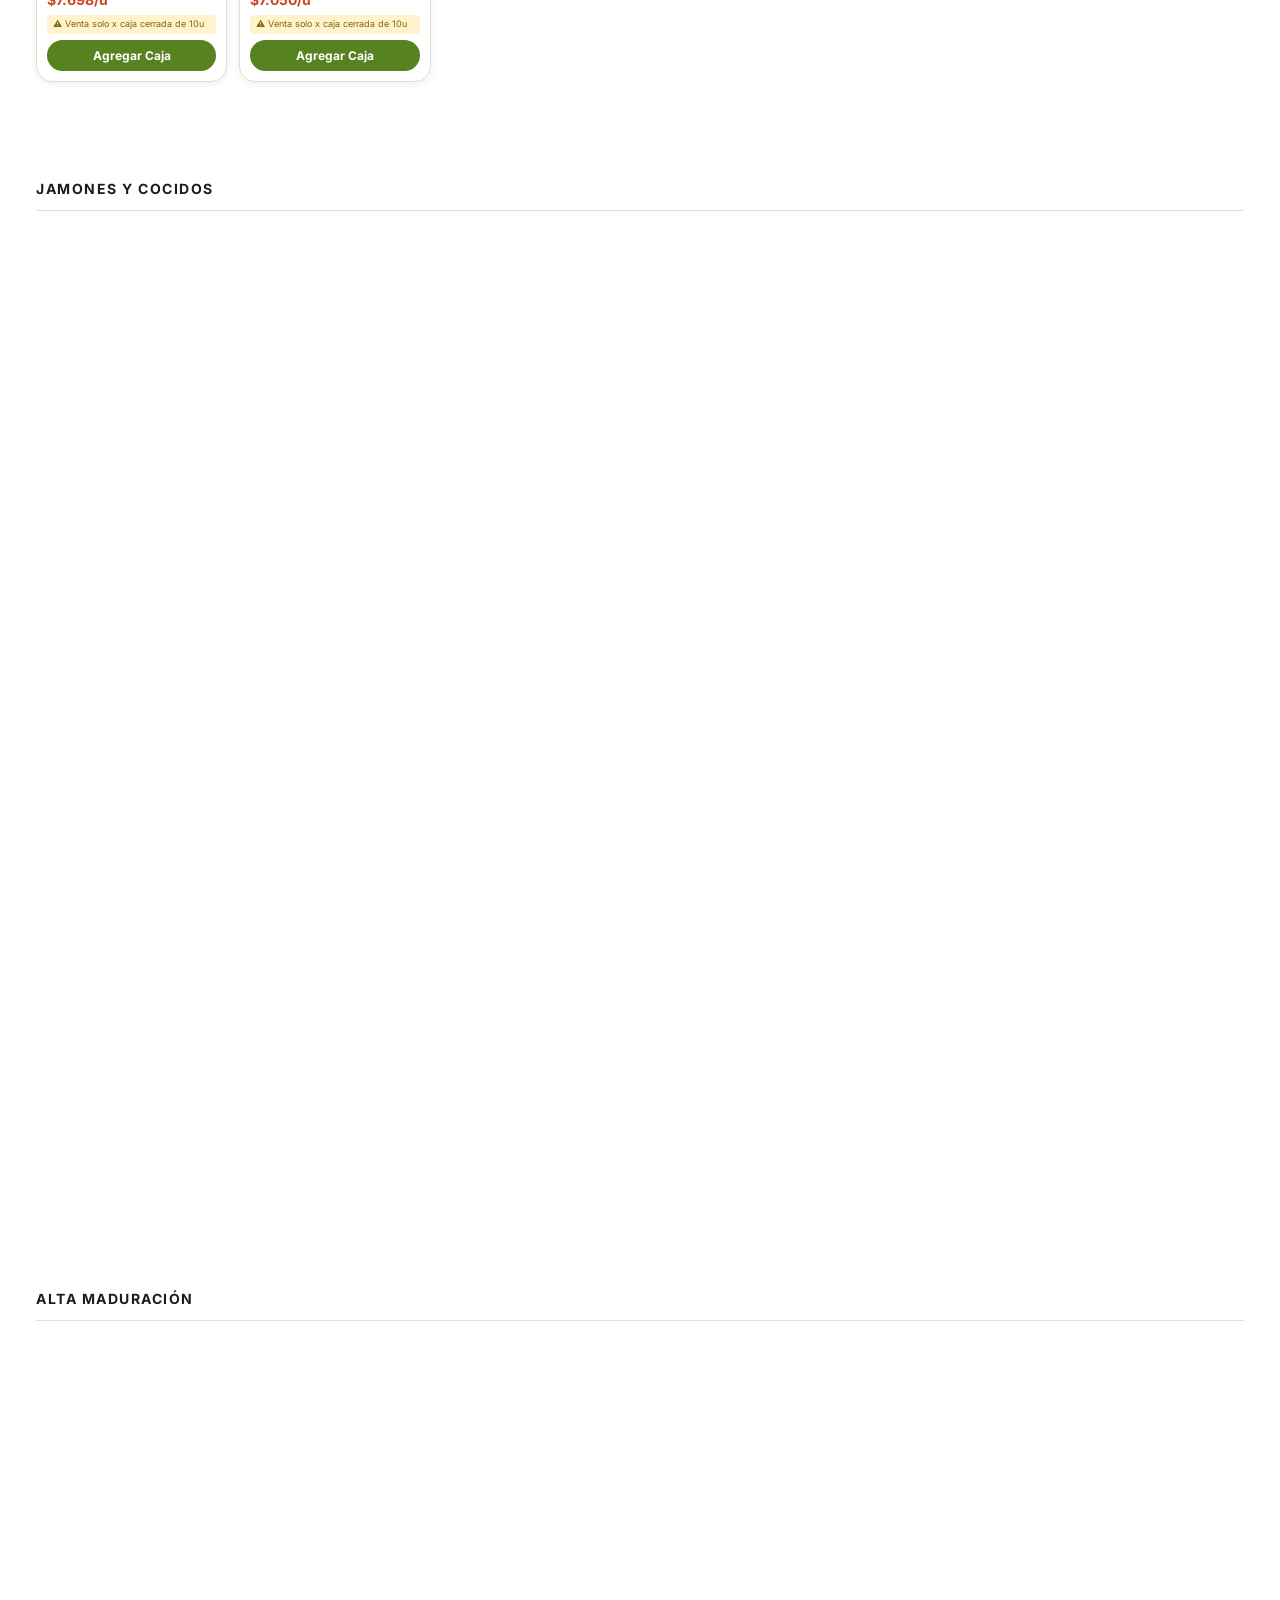
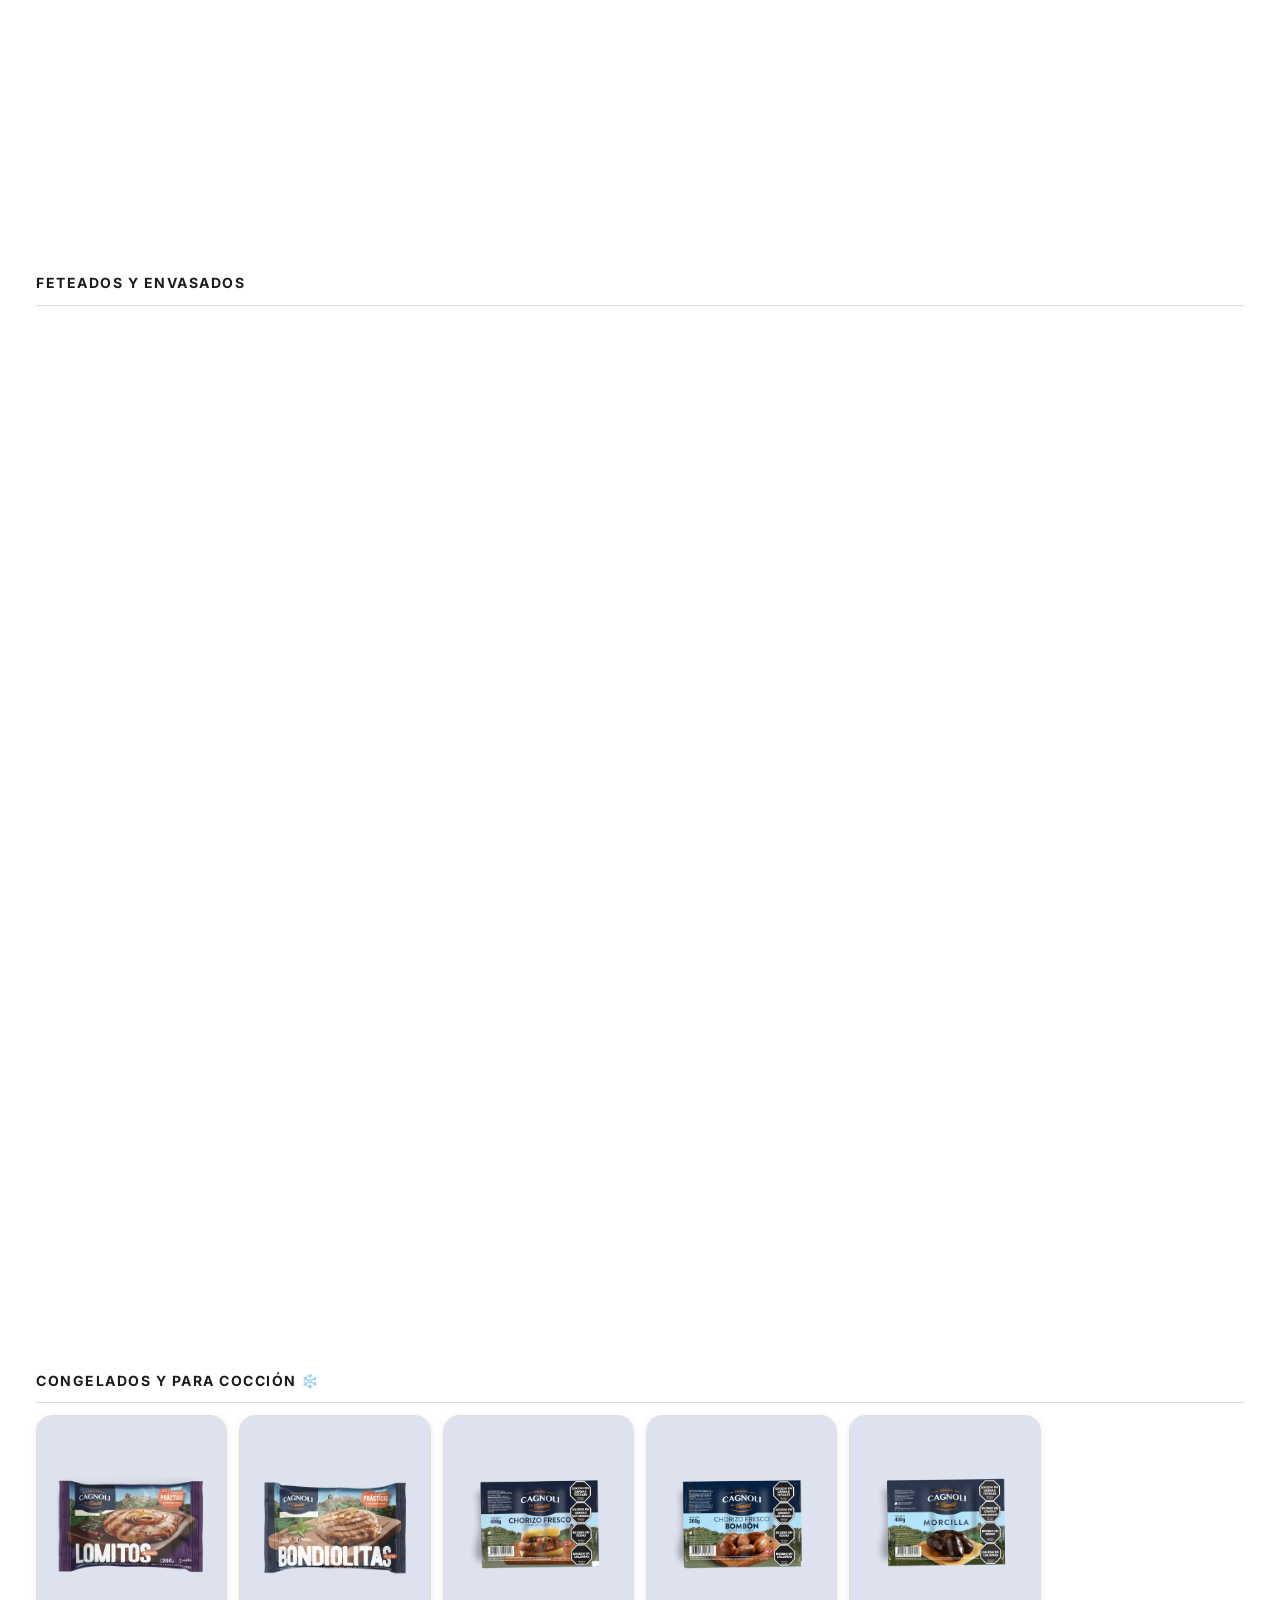
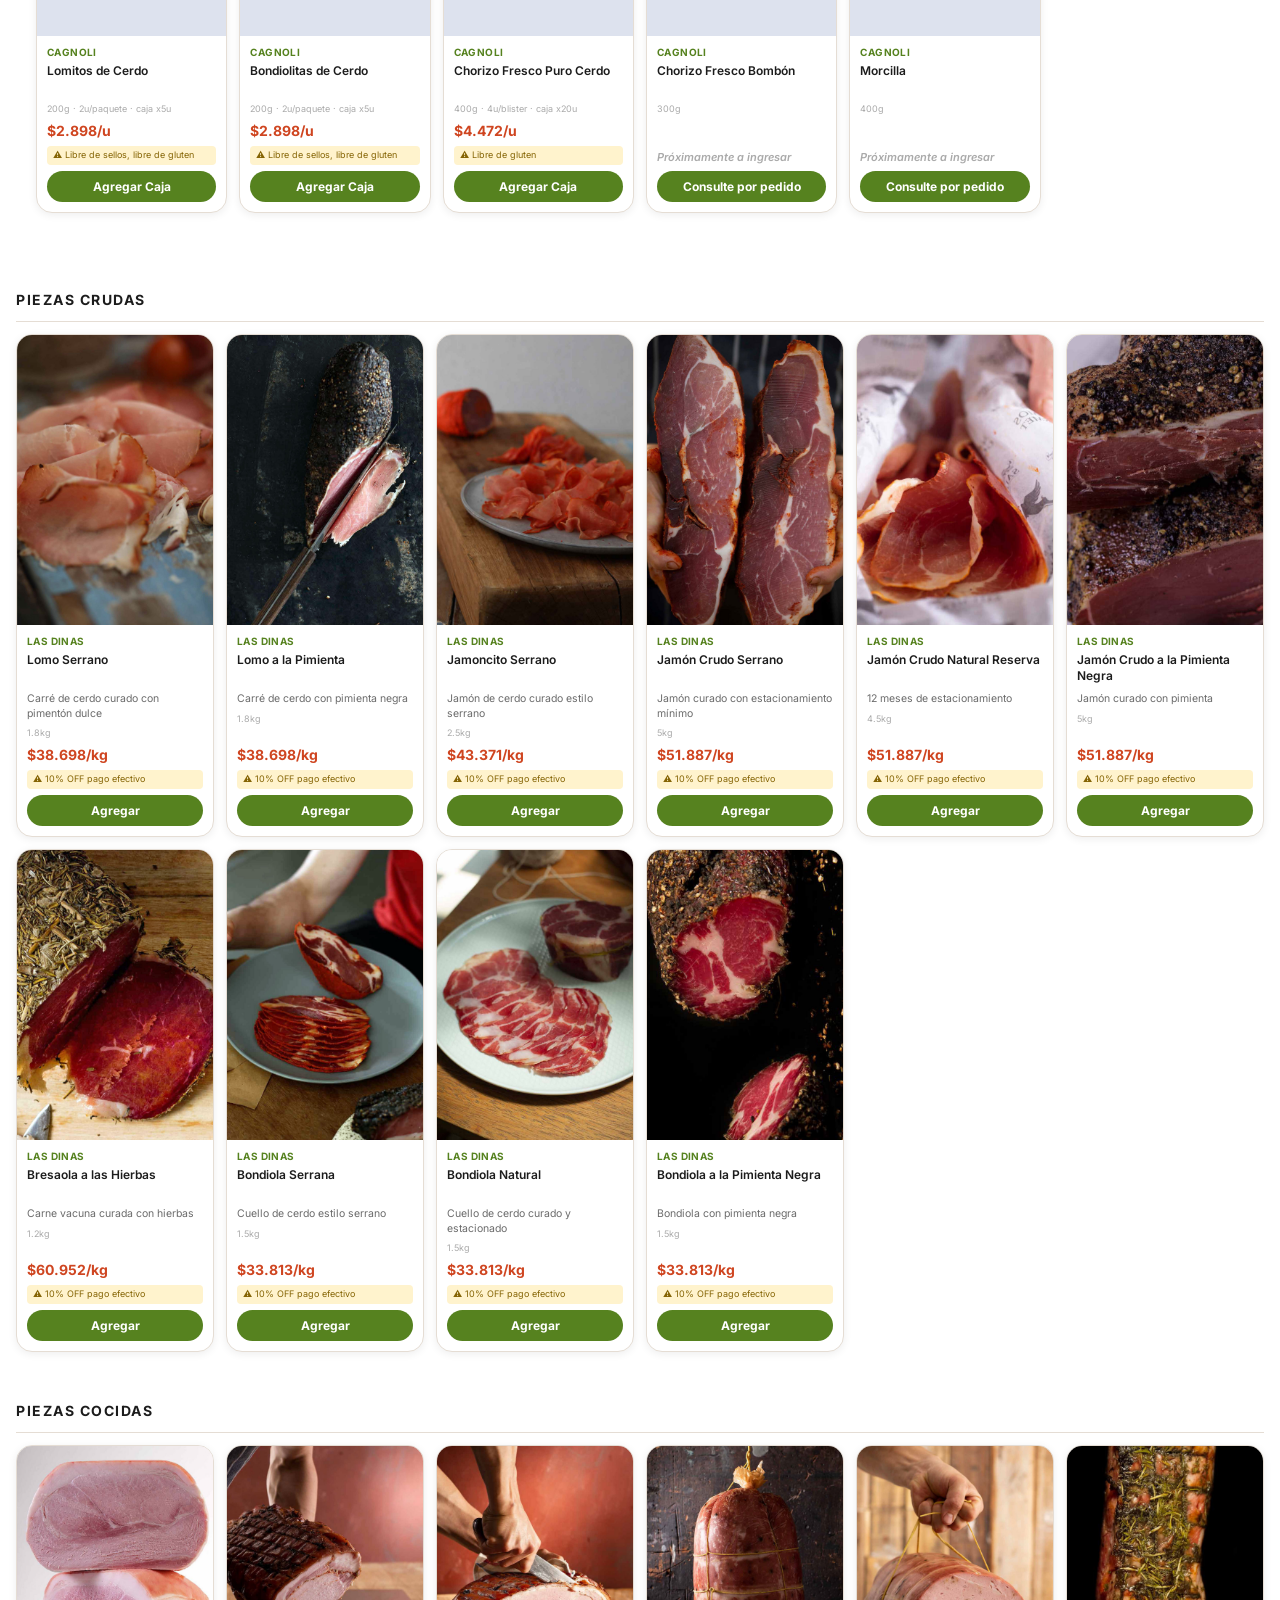
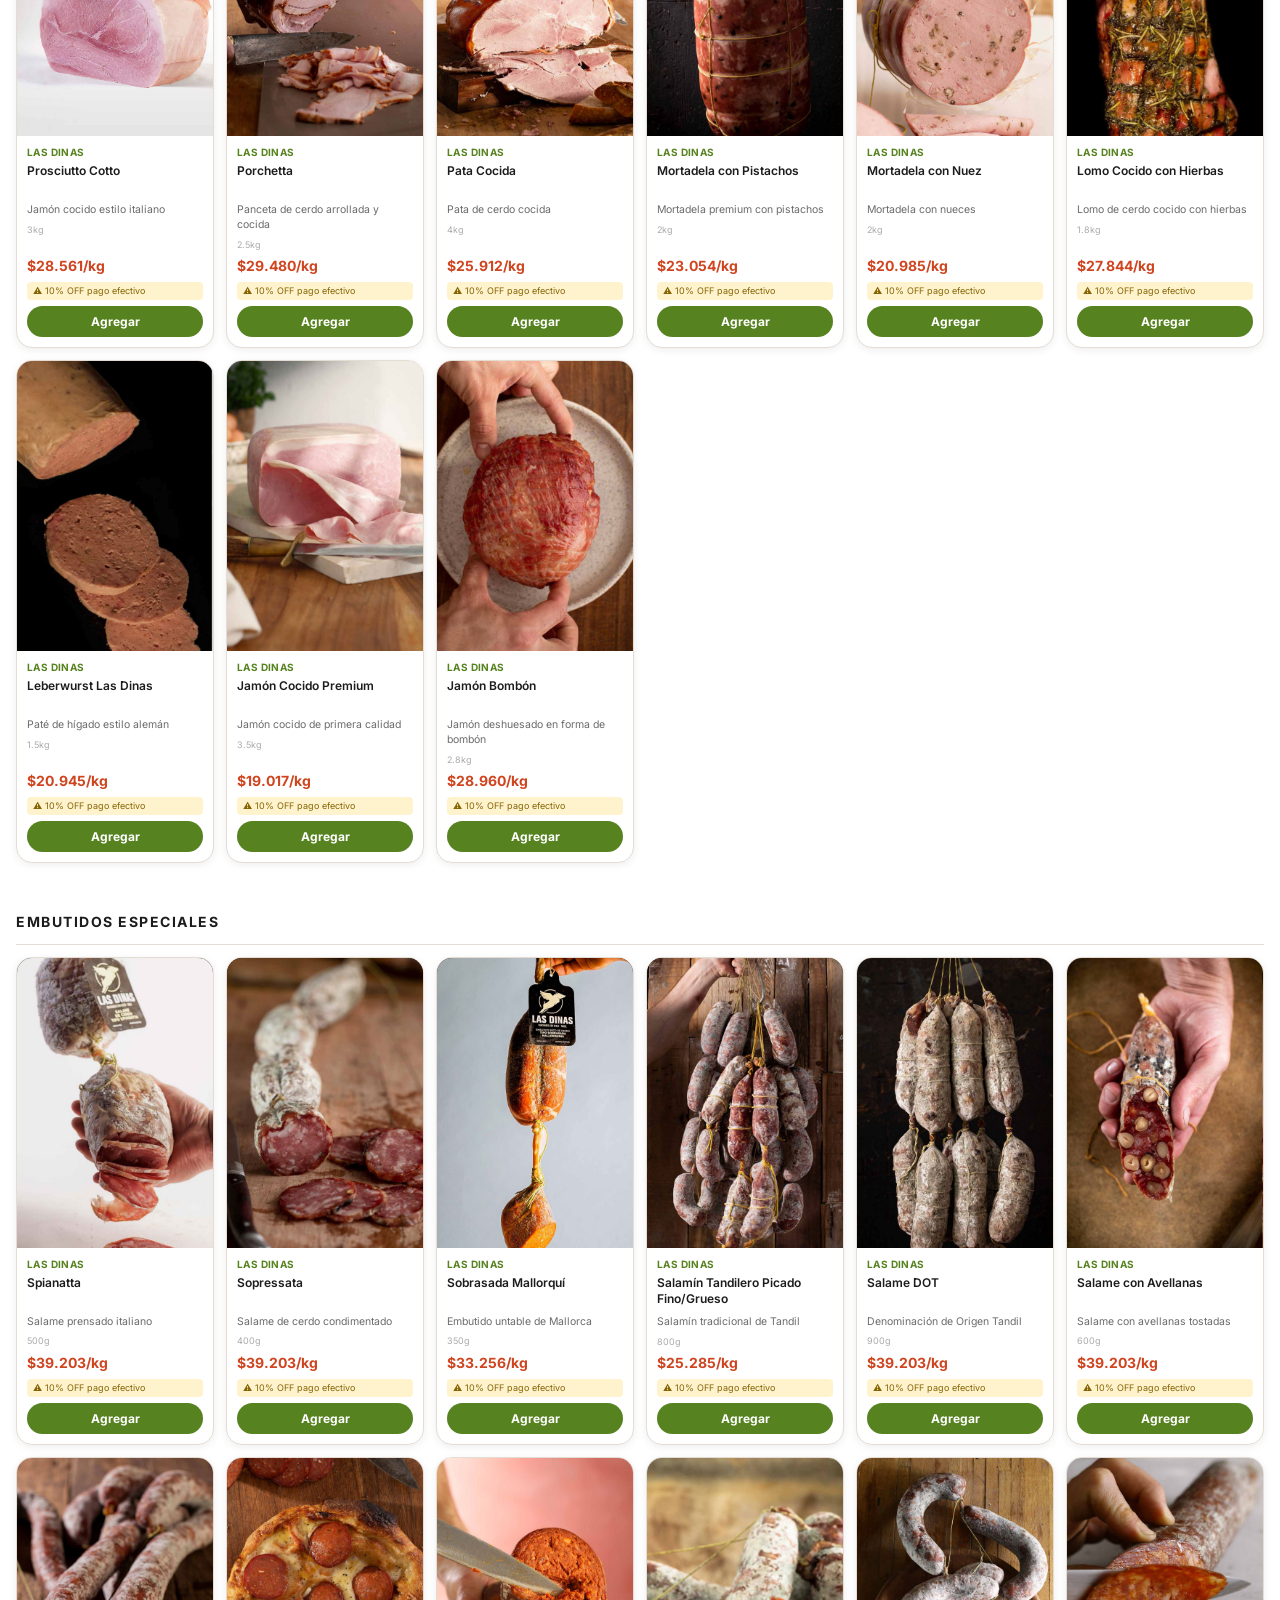
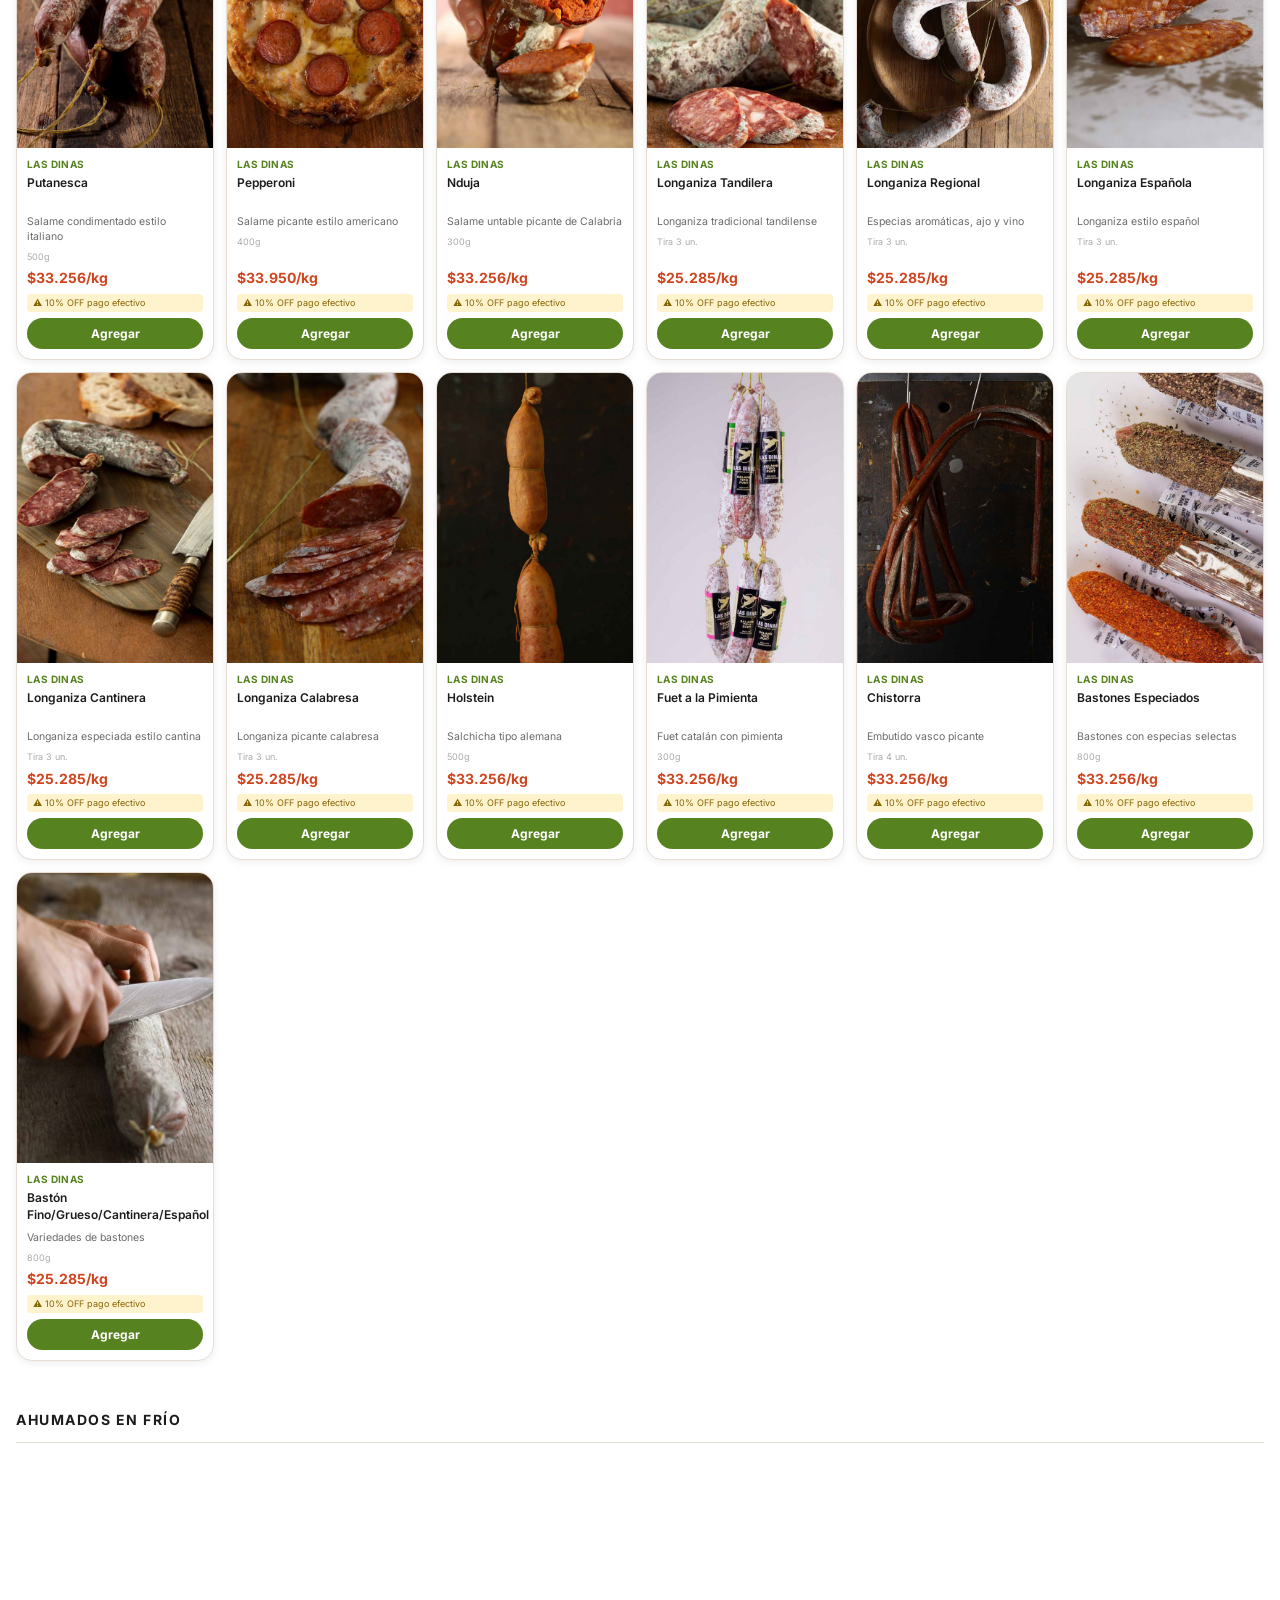
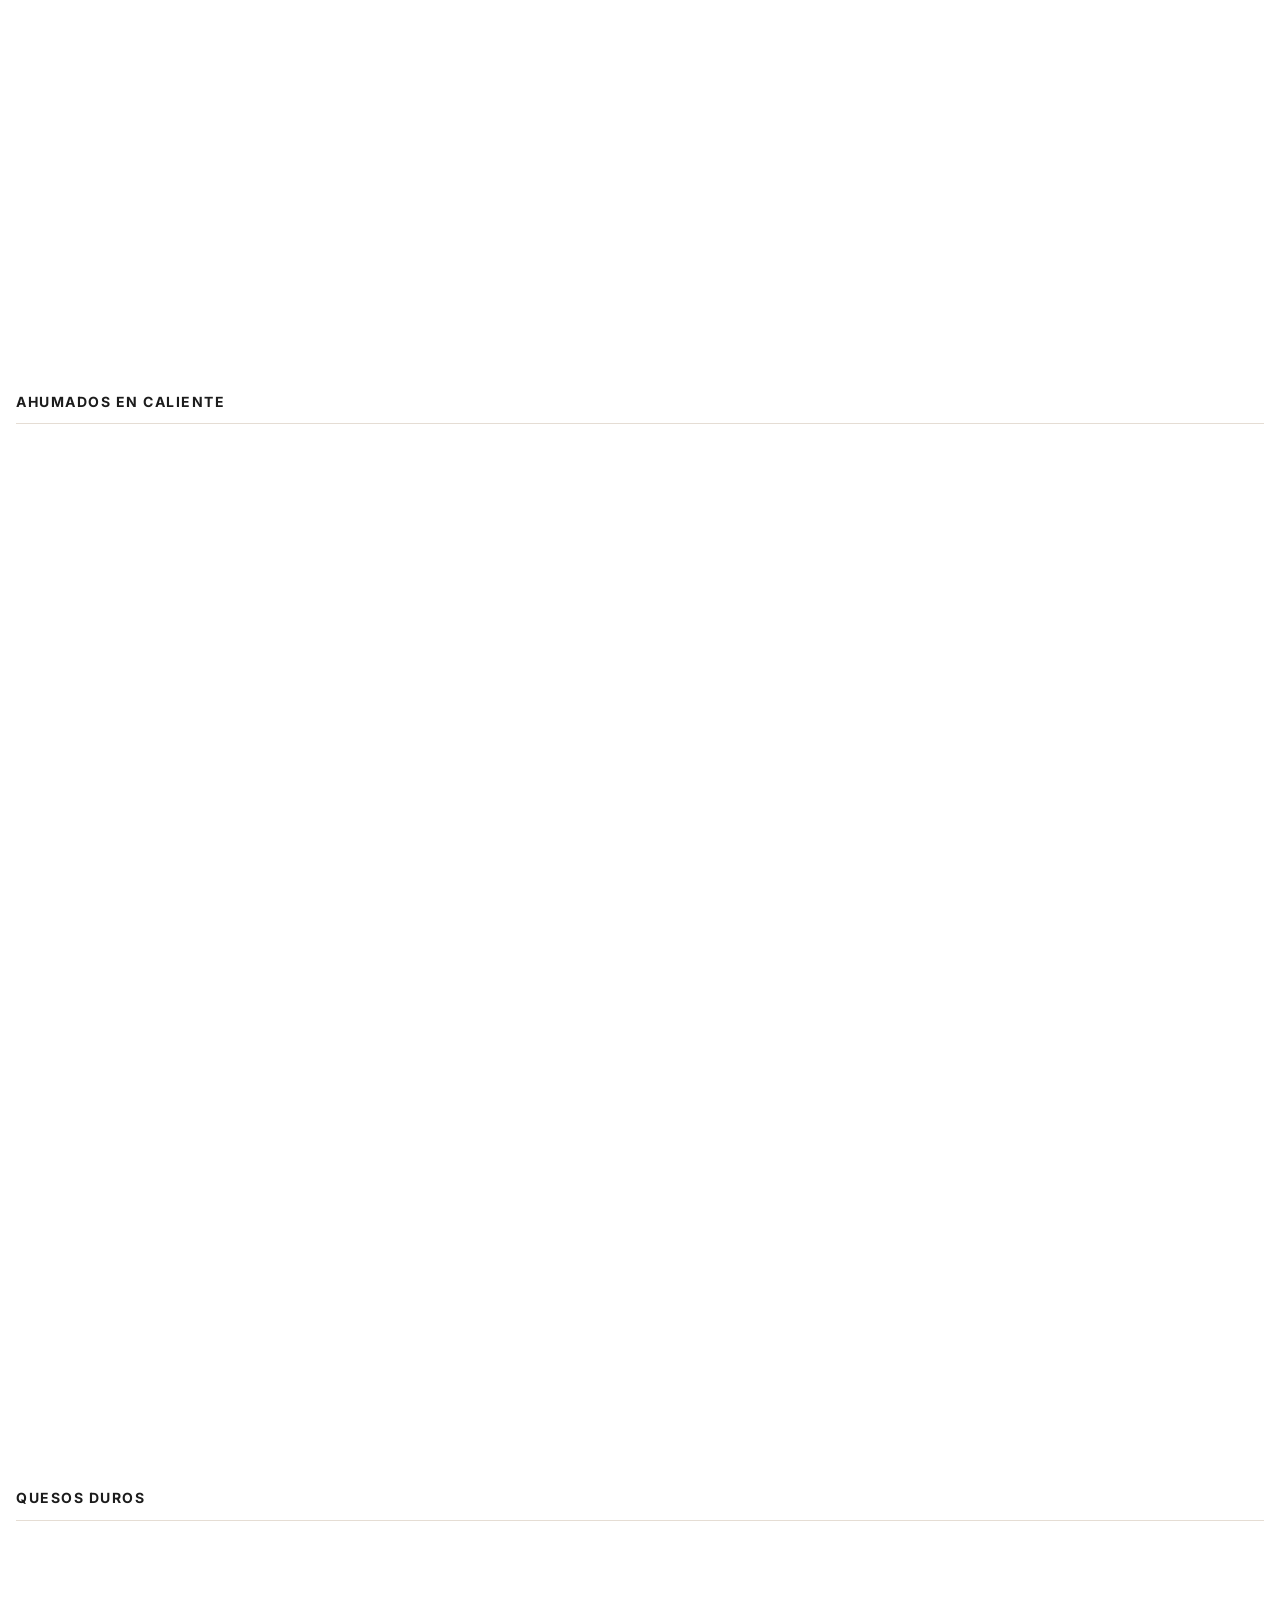
==== commit 481784fc: "Banner 'Repetir última consulta' con localStorage, sin necesidad de backend" ====
--- a/index.html
+++ b/index.html
@@ -42,6 +42,13 @@
 <div class="hero-subtitle">Agregá los productos y enviá tu consulta para conocer precio y disponibilidad.</div>
 </div>
 </section>
+<div class="last-order-banner" id="lastOrderBanner" style="display:none">
+<div class="last-order-info">
+<span class="last-order-title">Tu última consulta</span>
+<span class="last-order-sub" id="lastOrderInfo"></span>
+</div>
+<button class="last-order-btn" onclick="repetirUltimaConsulta()">Repetir</button>
+</div>
 <div class="marcas-aliadas">
 <div class="marcas-aliadas-label">Nuestras Marcas Aliadas</div>
 <div class="marcas-aliadas-hint">Tocá un logo para ver solo sus productos</div>
--- a/style.css
+++ b/style.css
@@ -968,4 +968,26 @@
   font-family:'Inter',sans-serif;
   font-size:13px;
   cursor:pointer;
+}
+.last-order-banner{
+  display:flex;align-items:center;justify-content:space-between;
+  background:var(--fondo-alt);
+  border-bottom:1px solid var(--borde-sutil);
+  padding:12px 24px;
+  gap:12px;
+}
+.last-order-info{display:flex;flex-direction:column;line-height:1.3}
+.last-order-title{font-size:13px;font-weight:700;color:var(--texto)}
+.last-order-sub{font-size:12px;color:var(--texto-suave)}
+.last-order-btn{
+  background:var(--verde);
+  color:#fff;
+  border:none;
+  padding:8px 18px;
+  border-radius:20px;
+  font-weight:700;
+  font-family:'Inter',sans-serif;
+  font-size:12.5px;
+  cursor:pointer;
+  flex-shrink:0;
 }
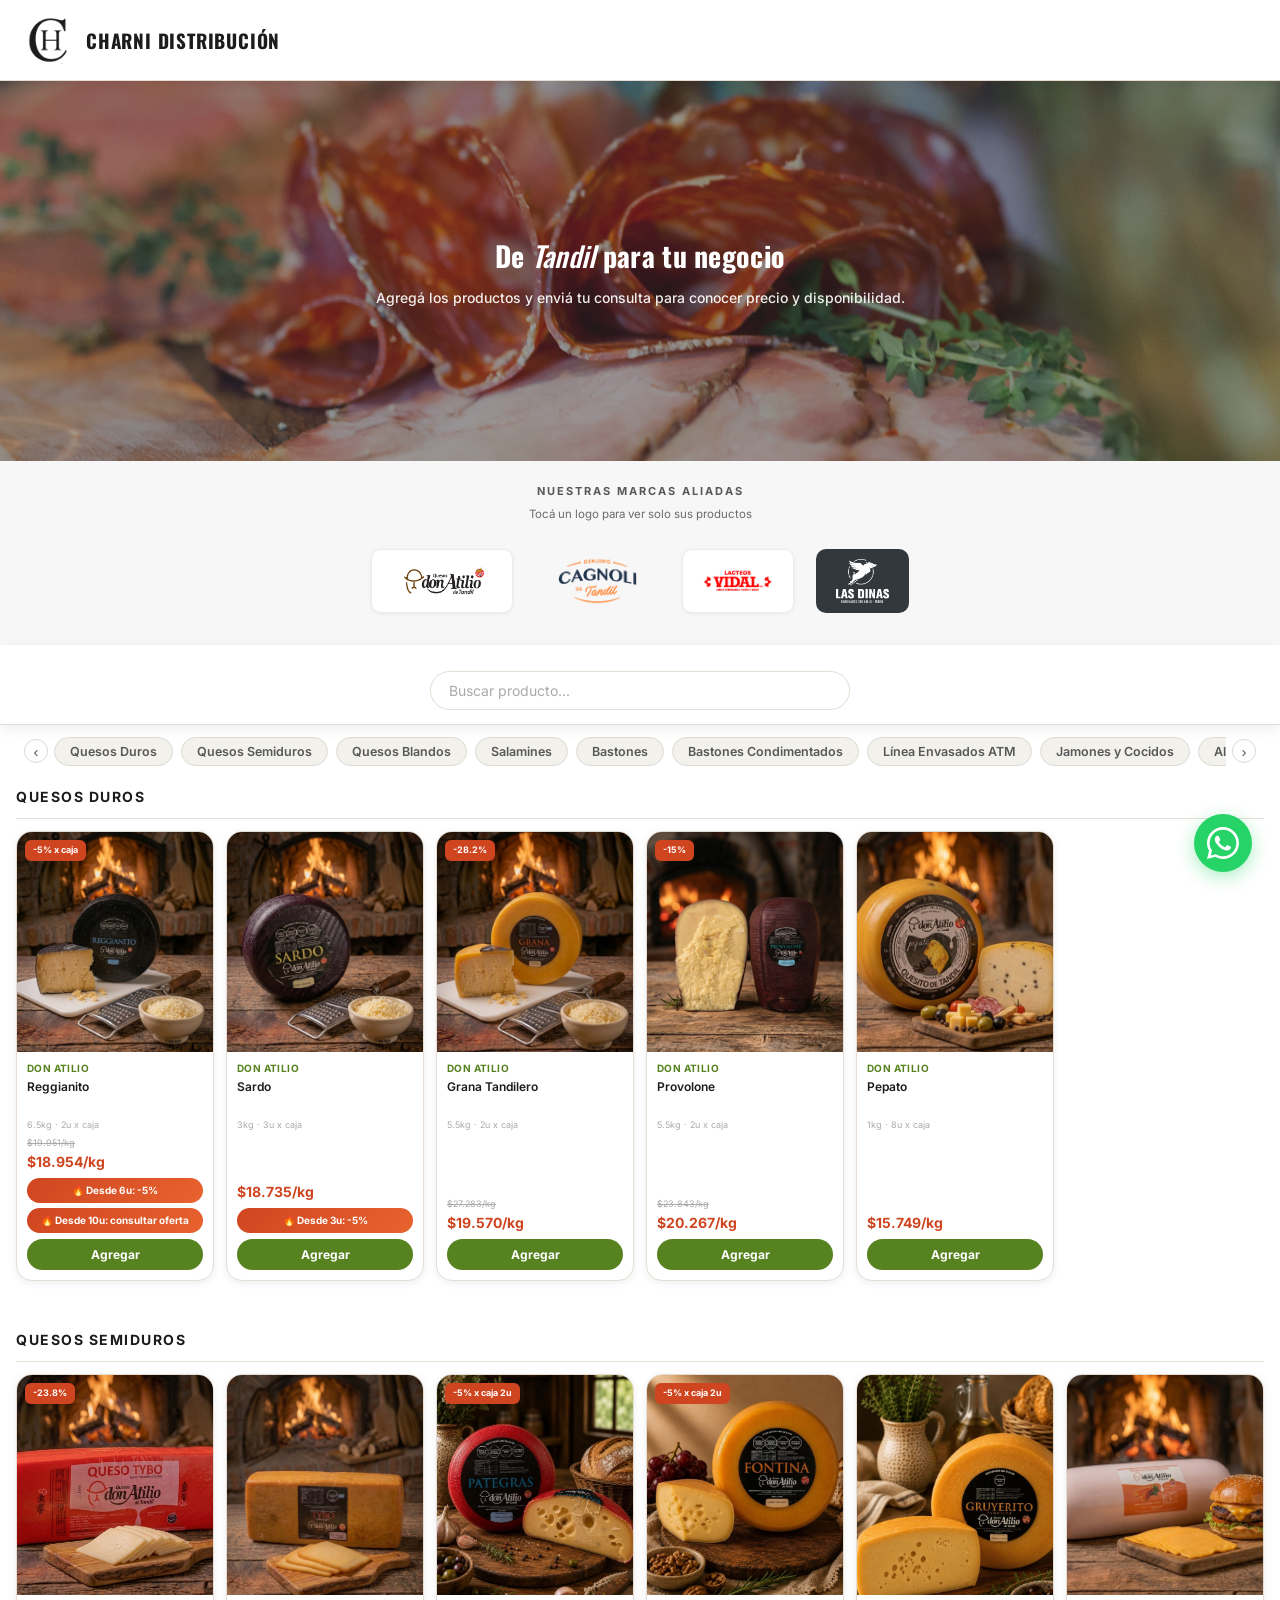
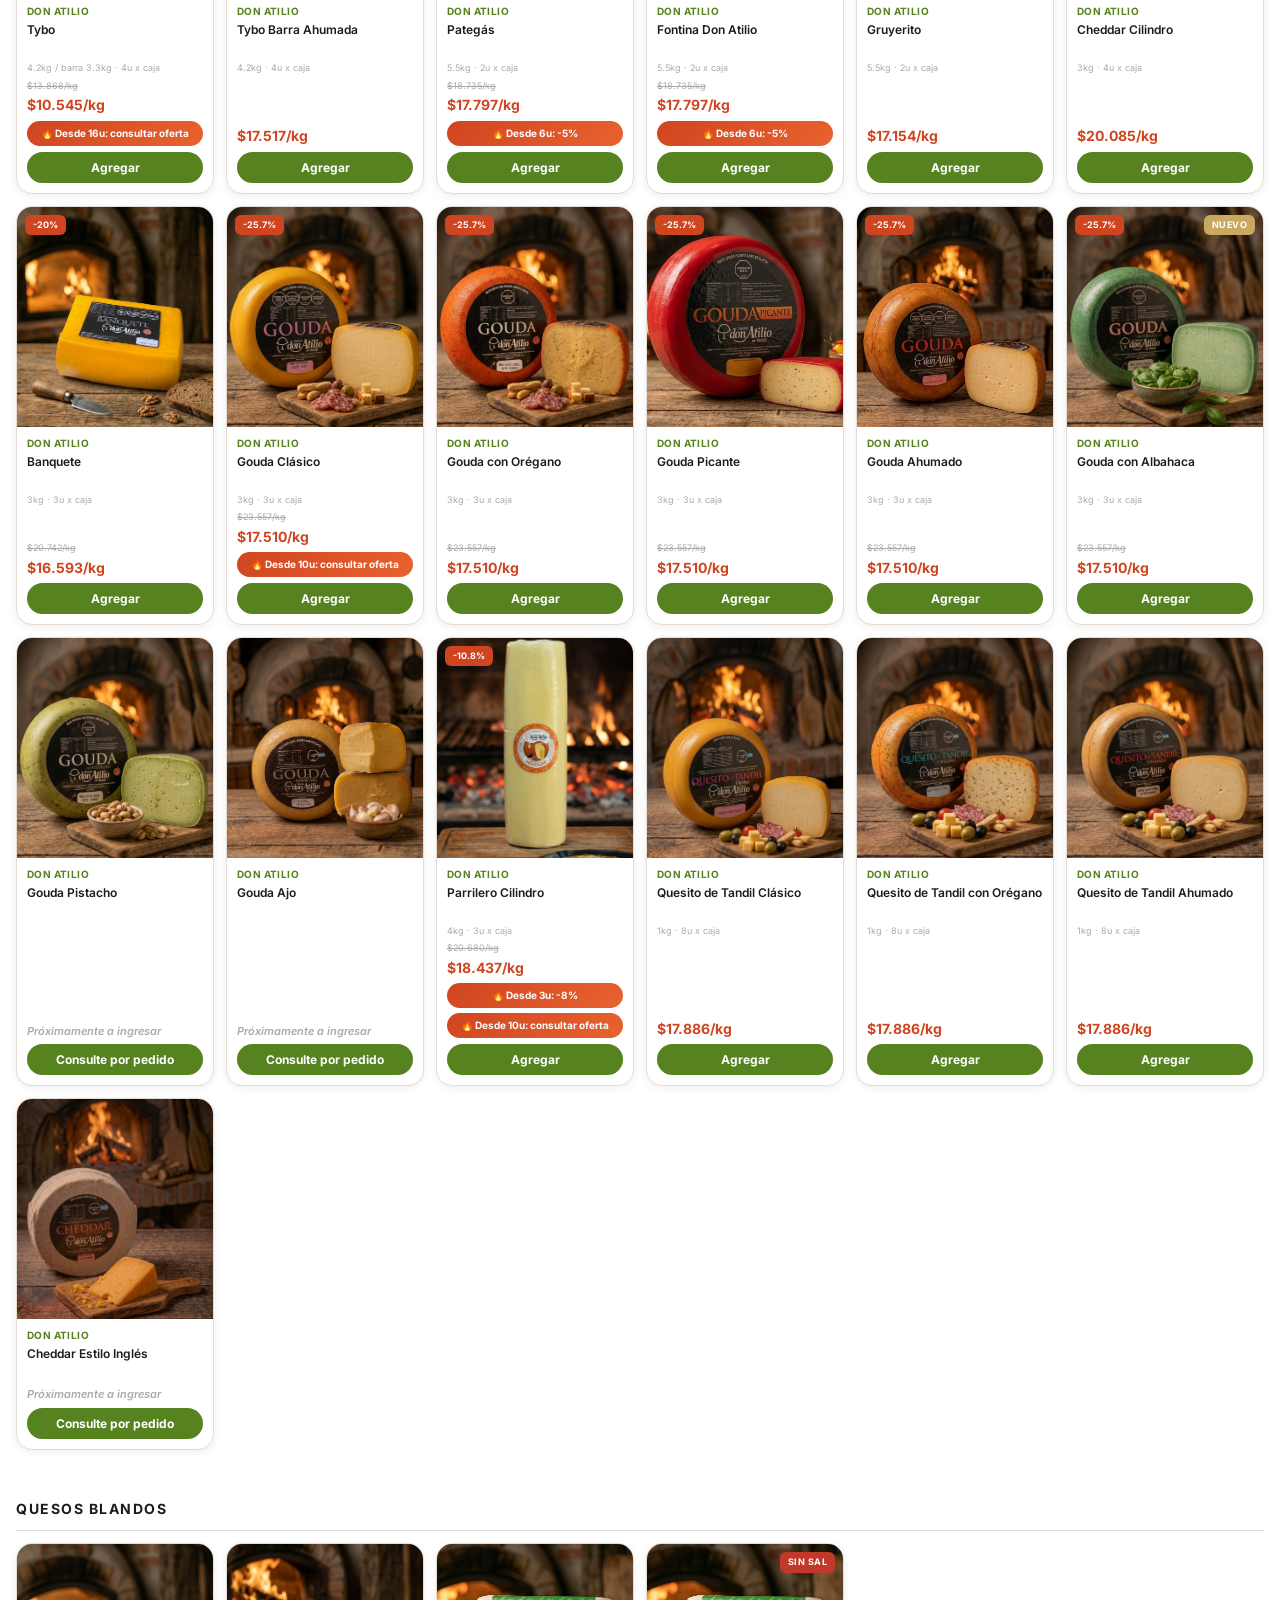
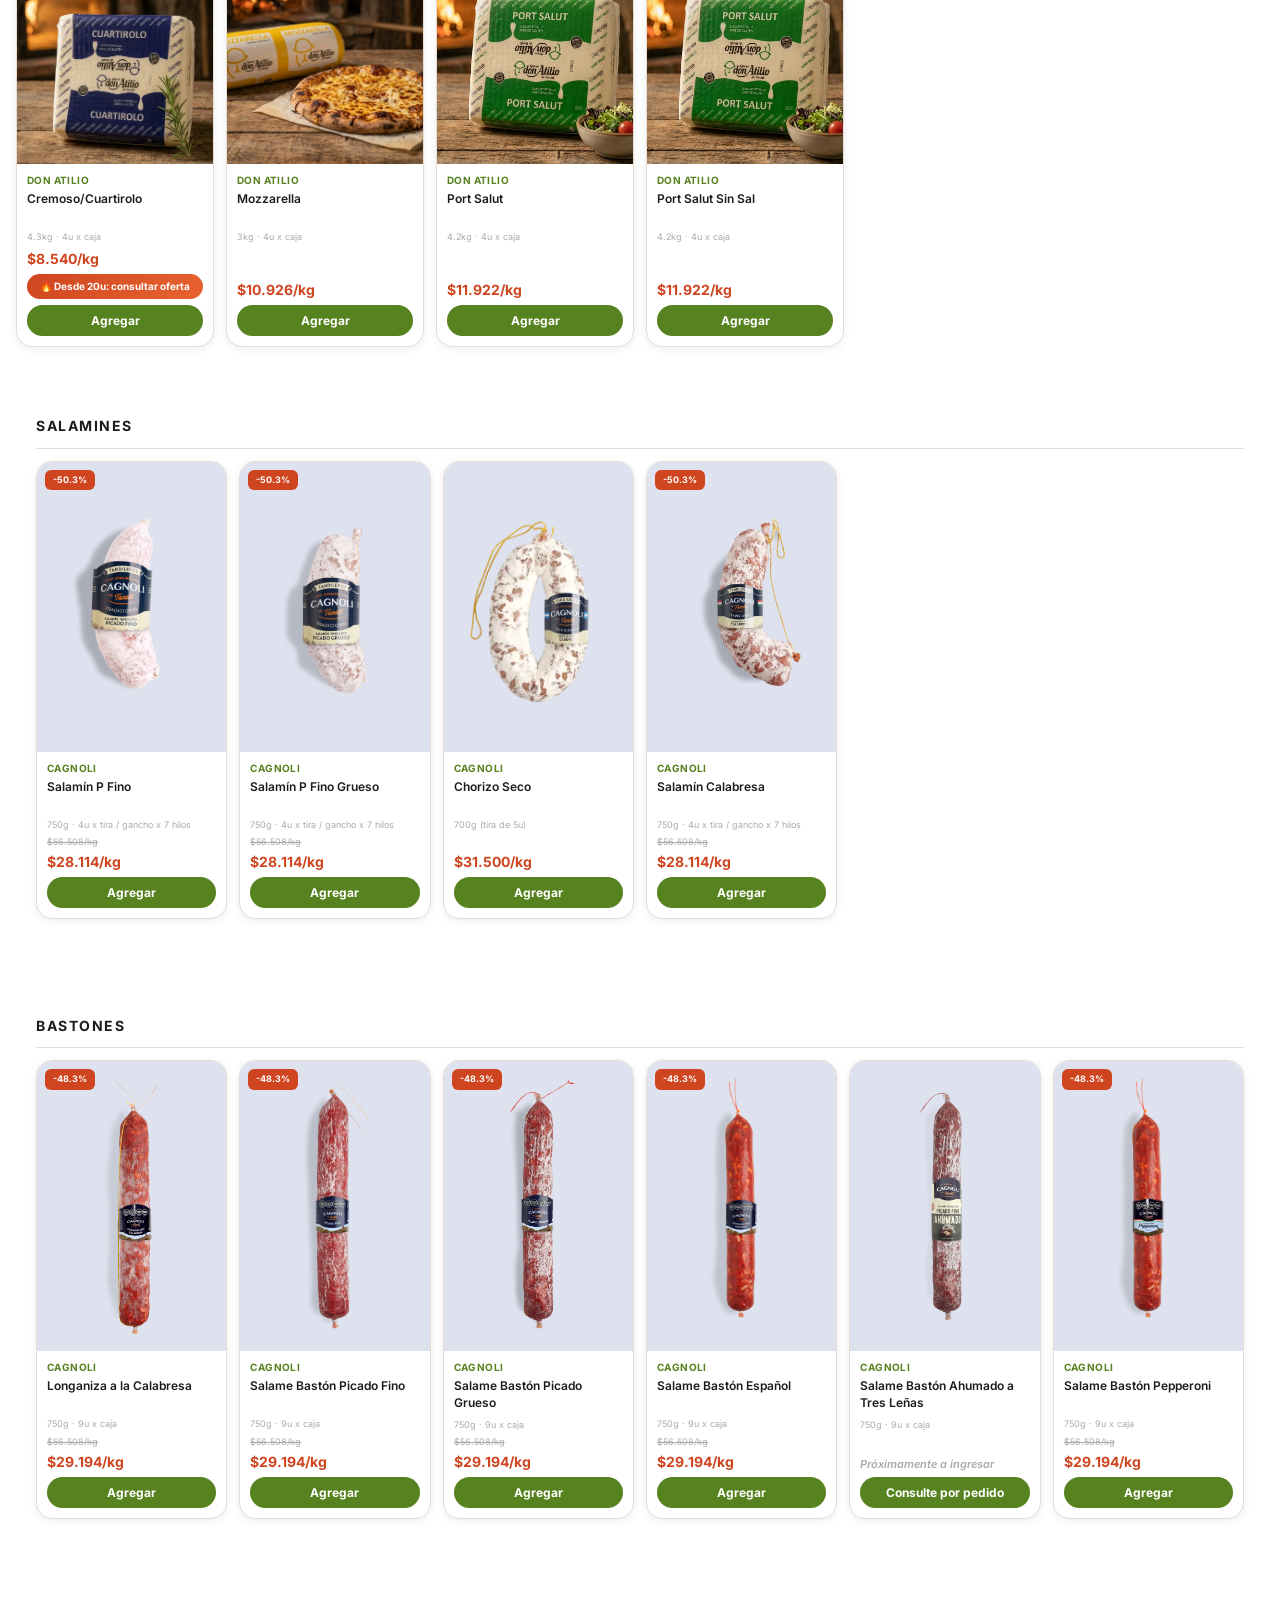
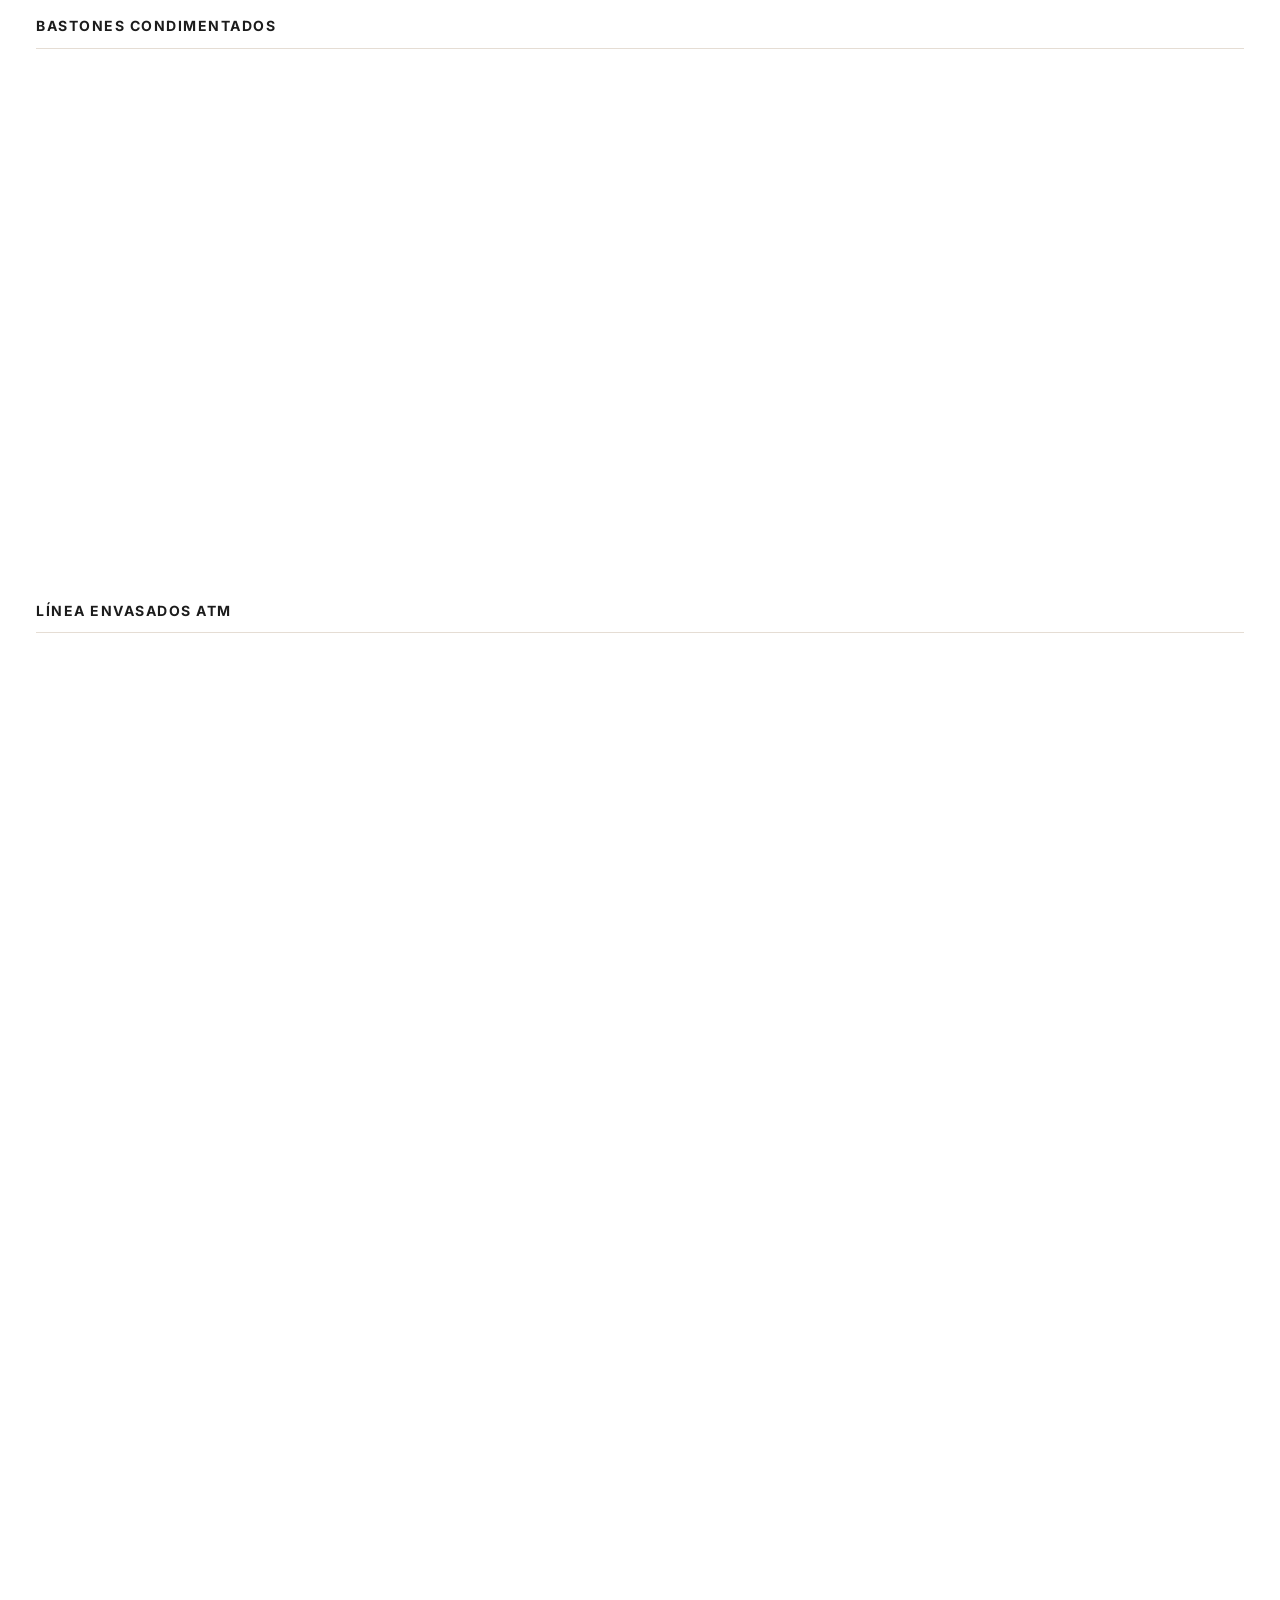
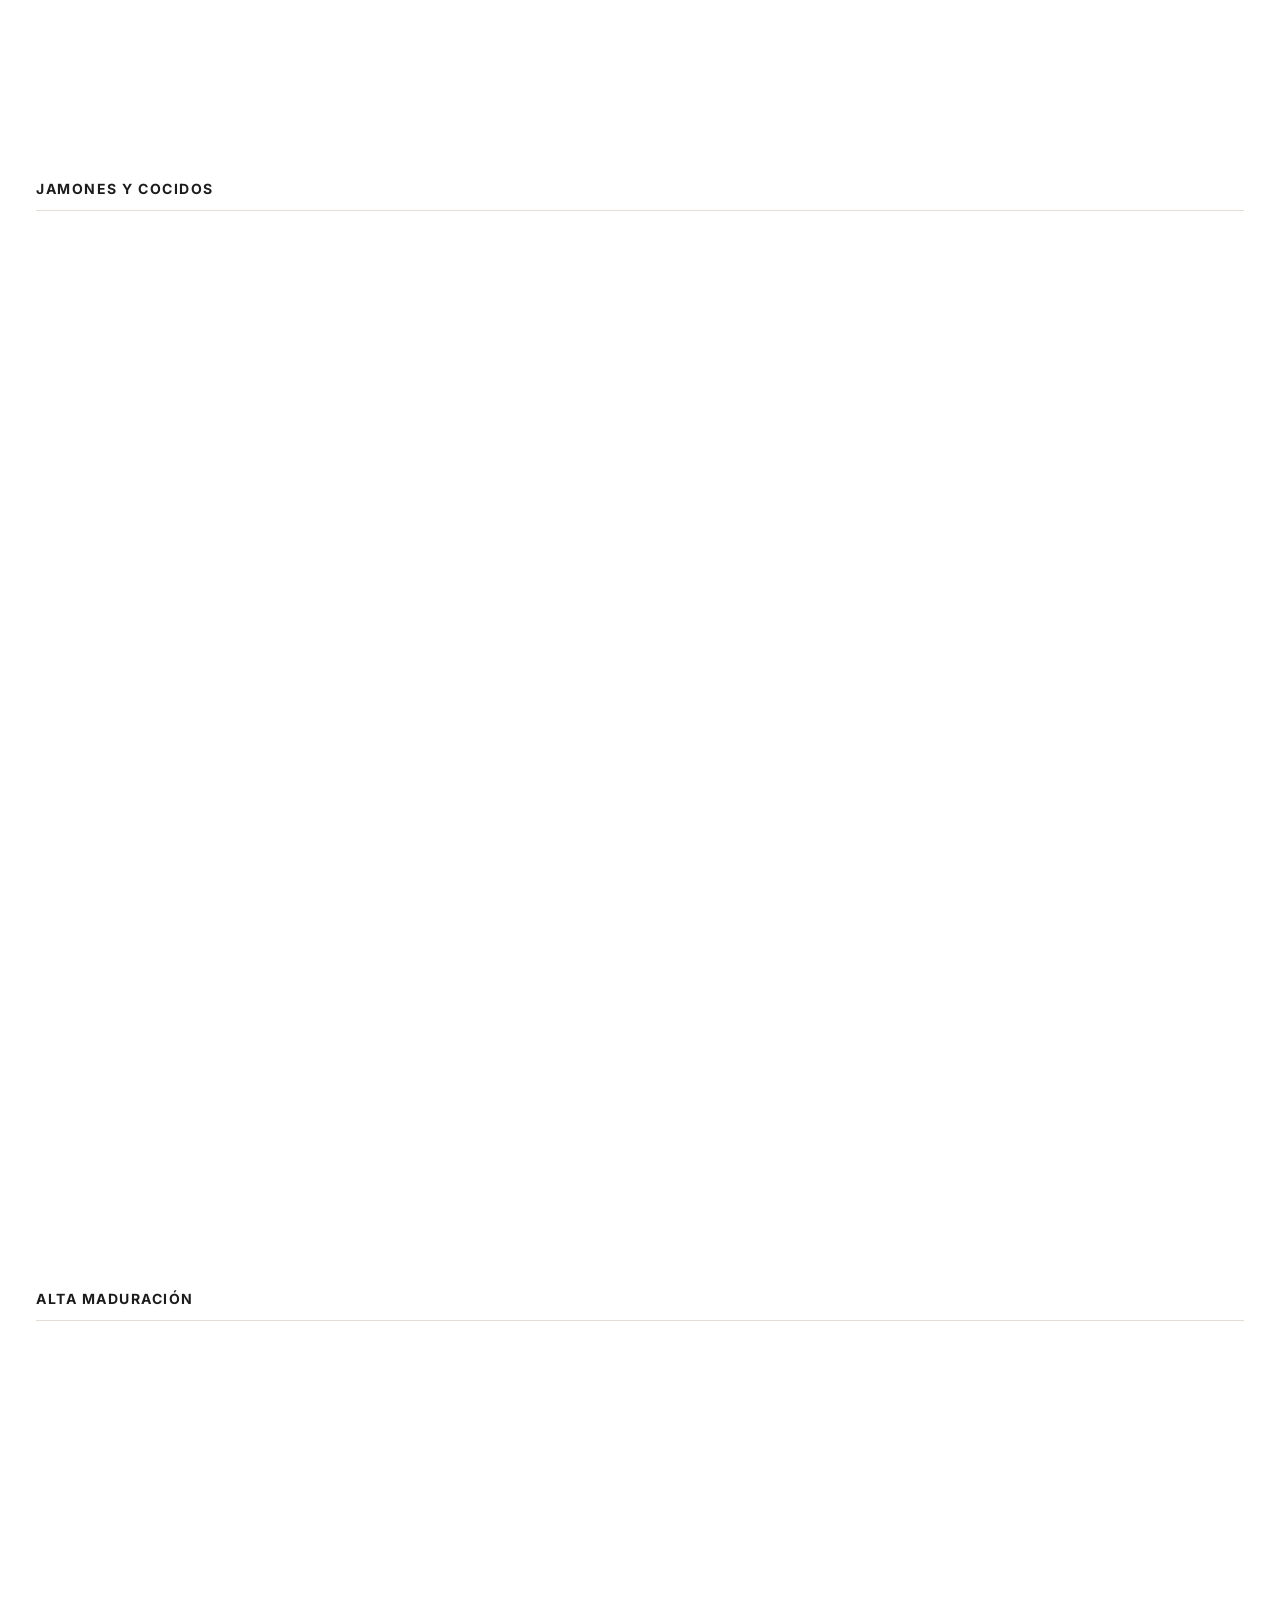
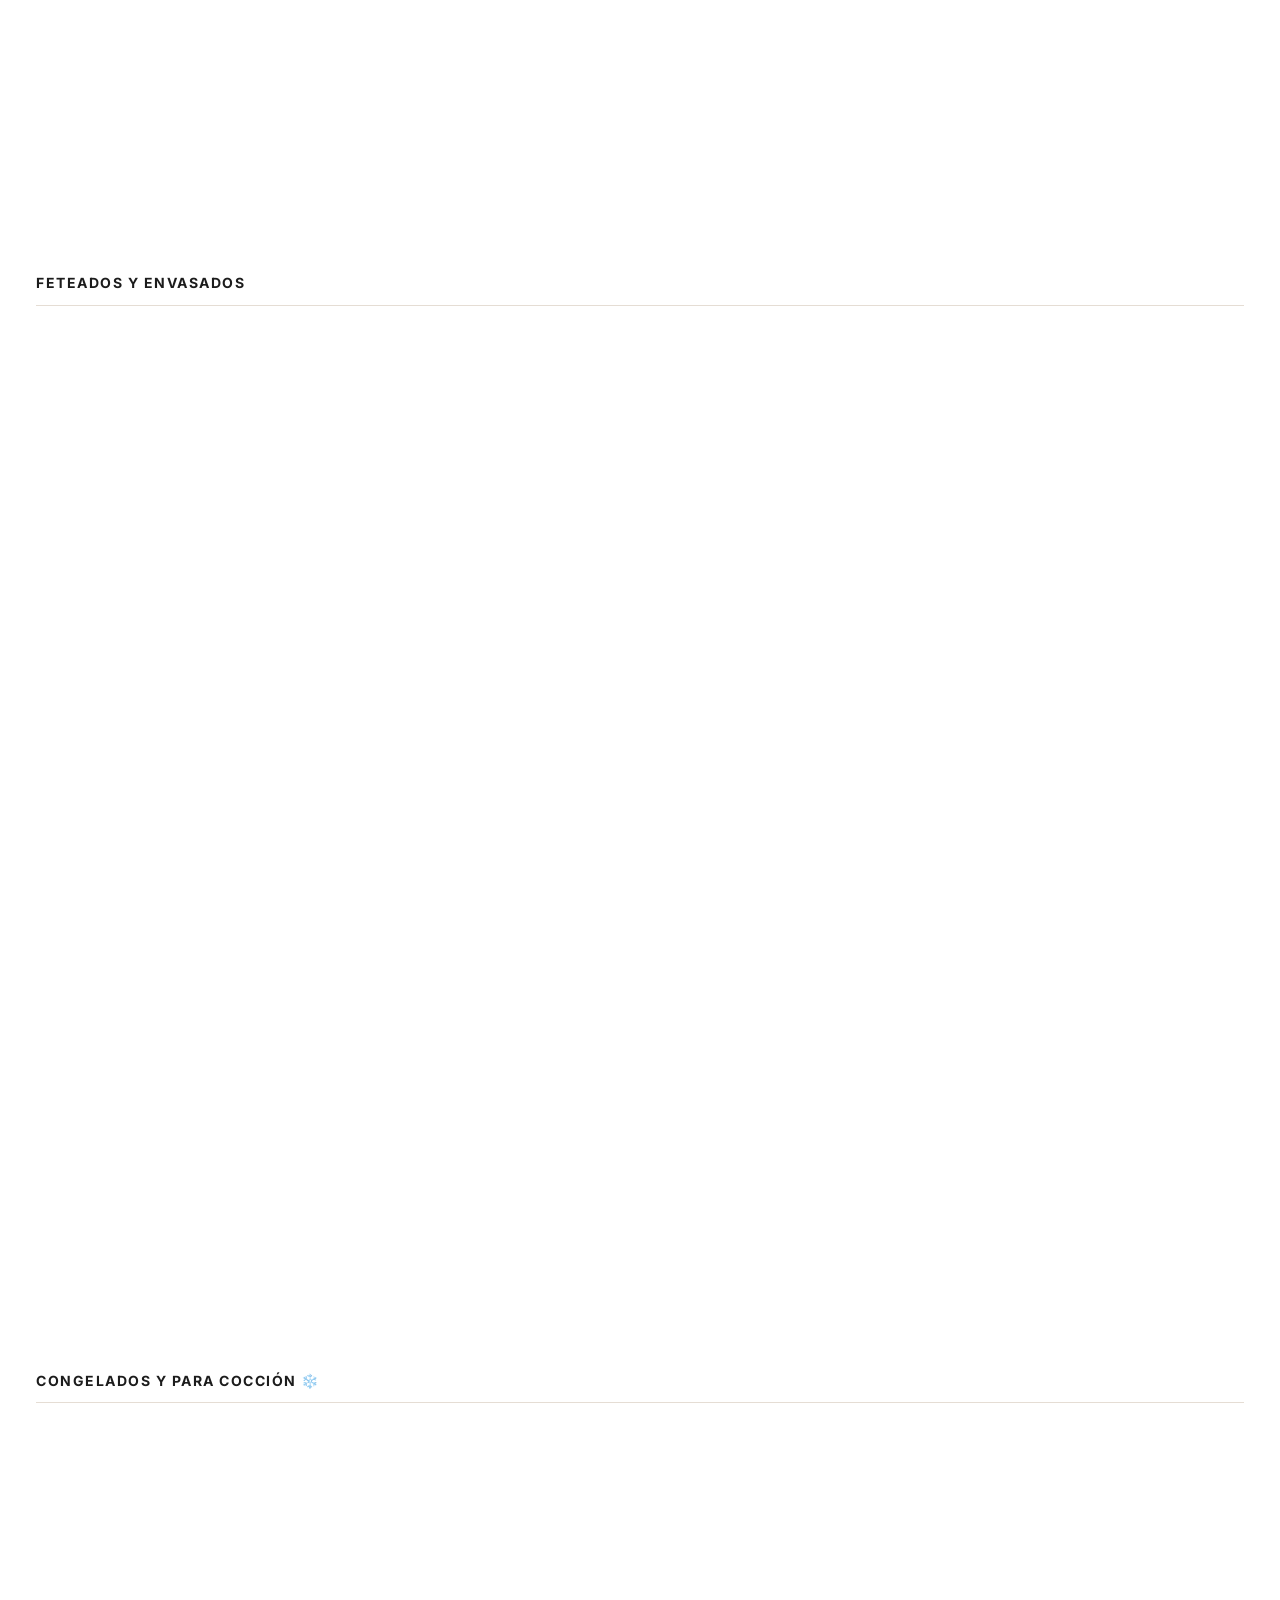
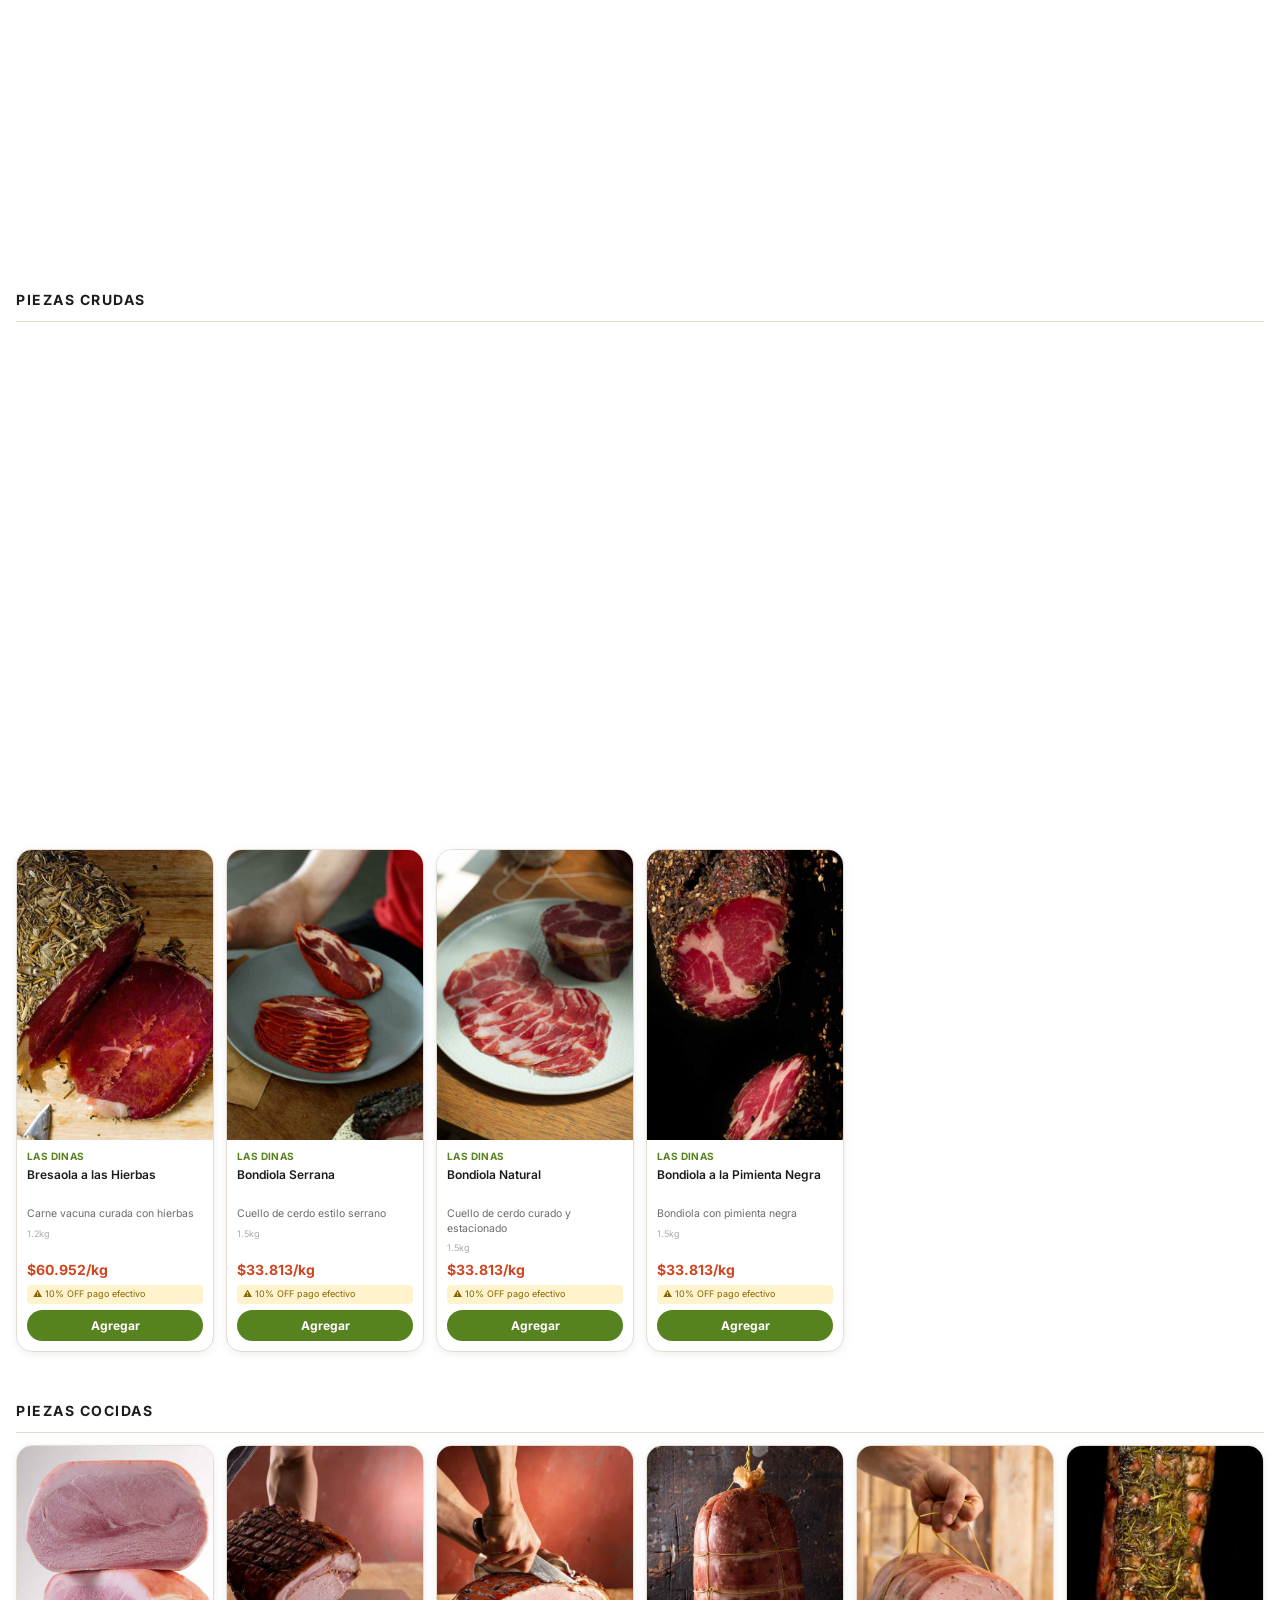
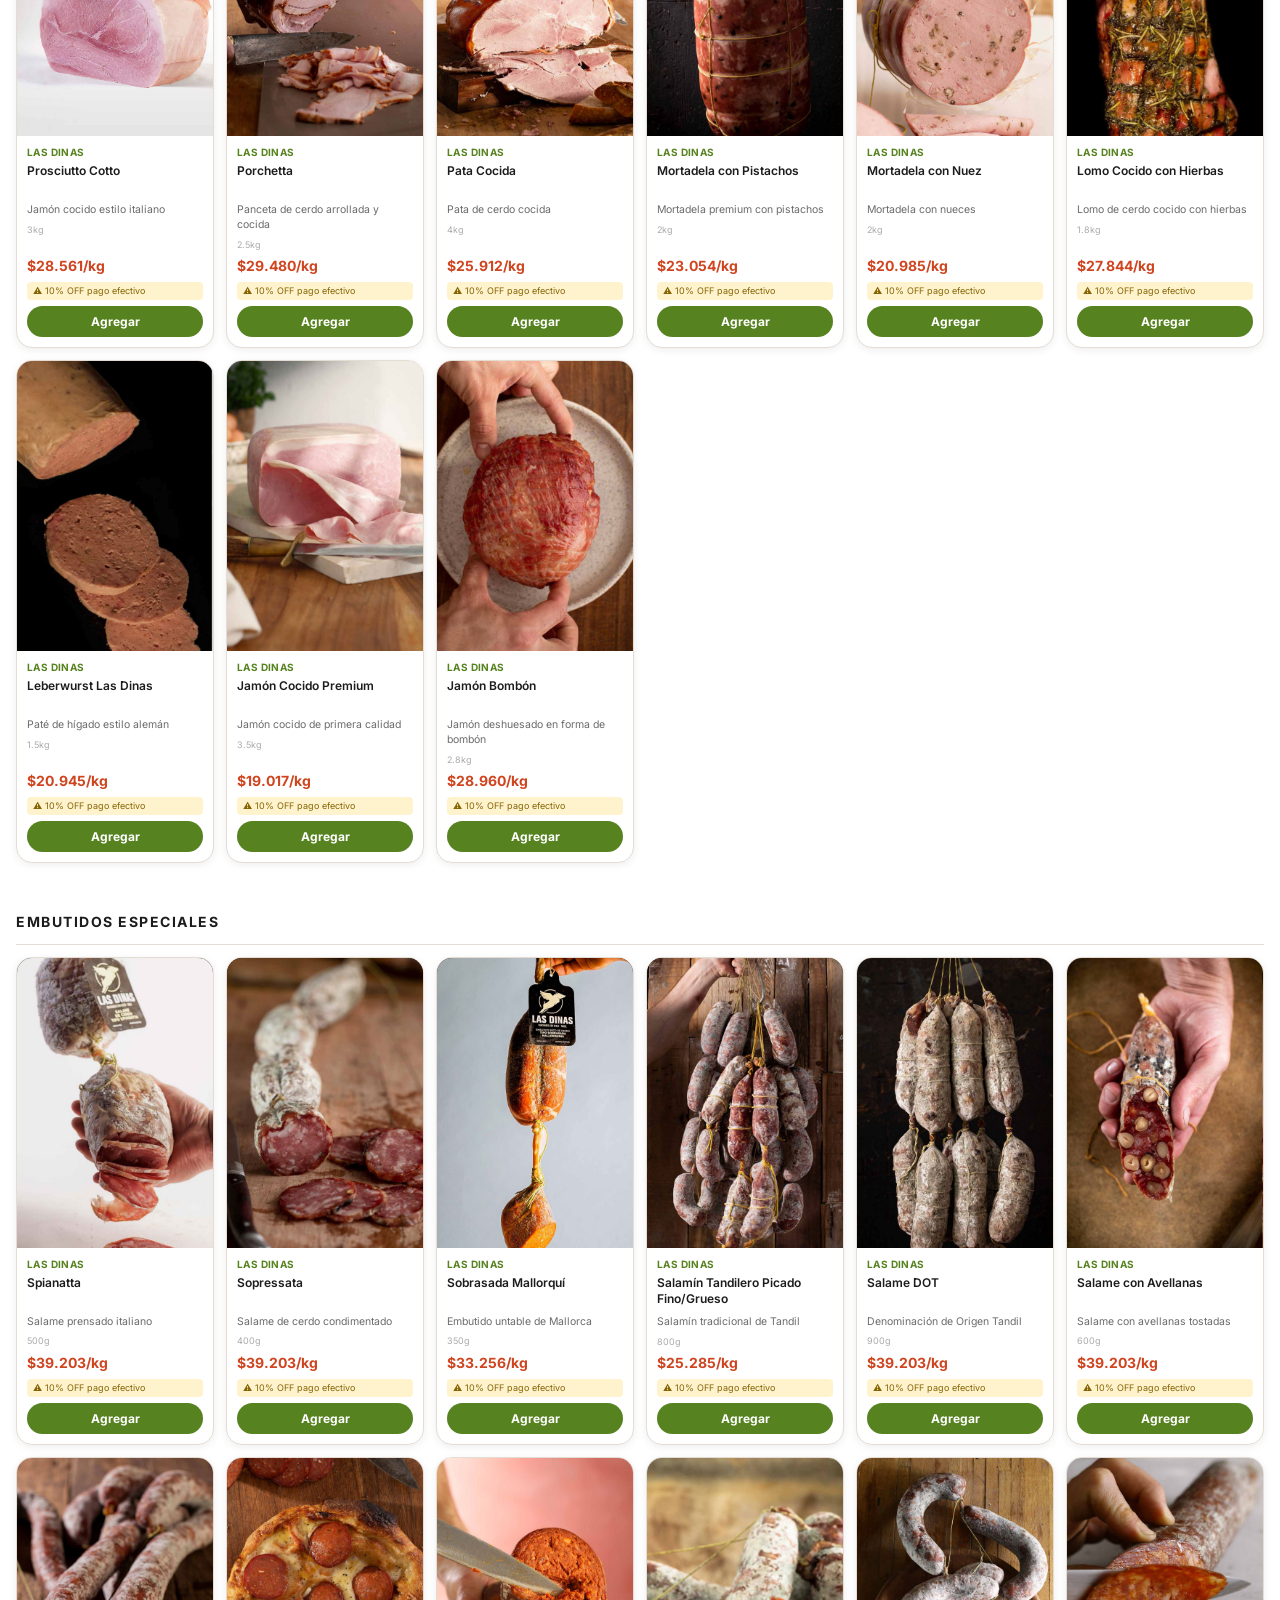
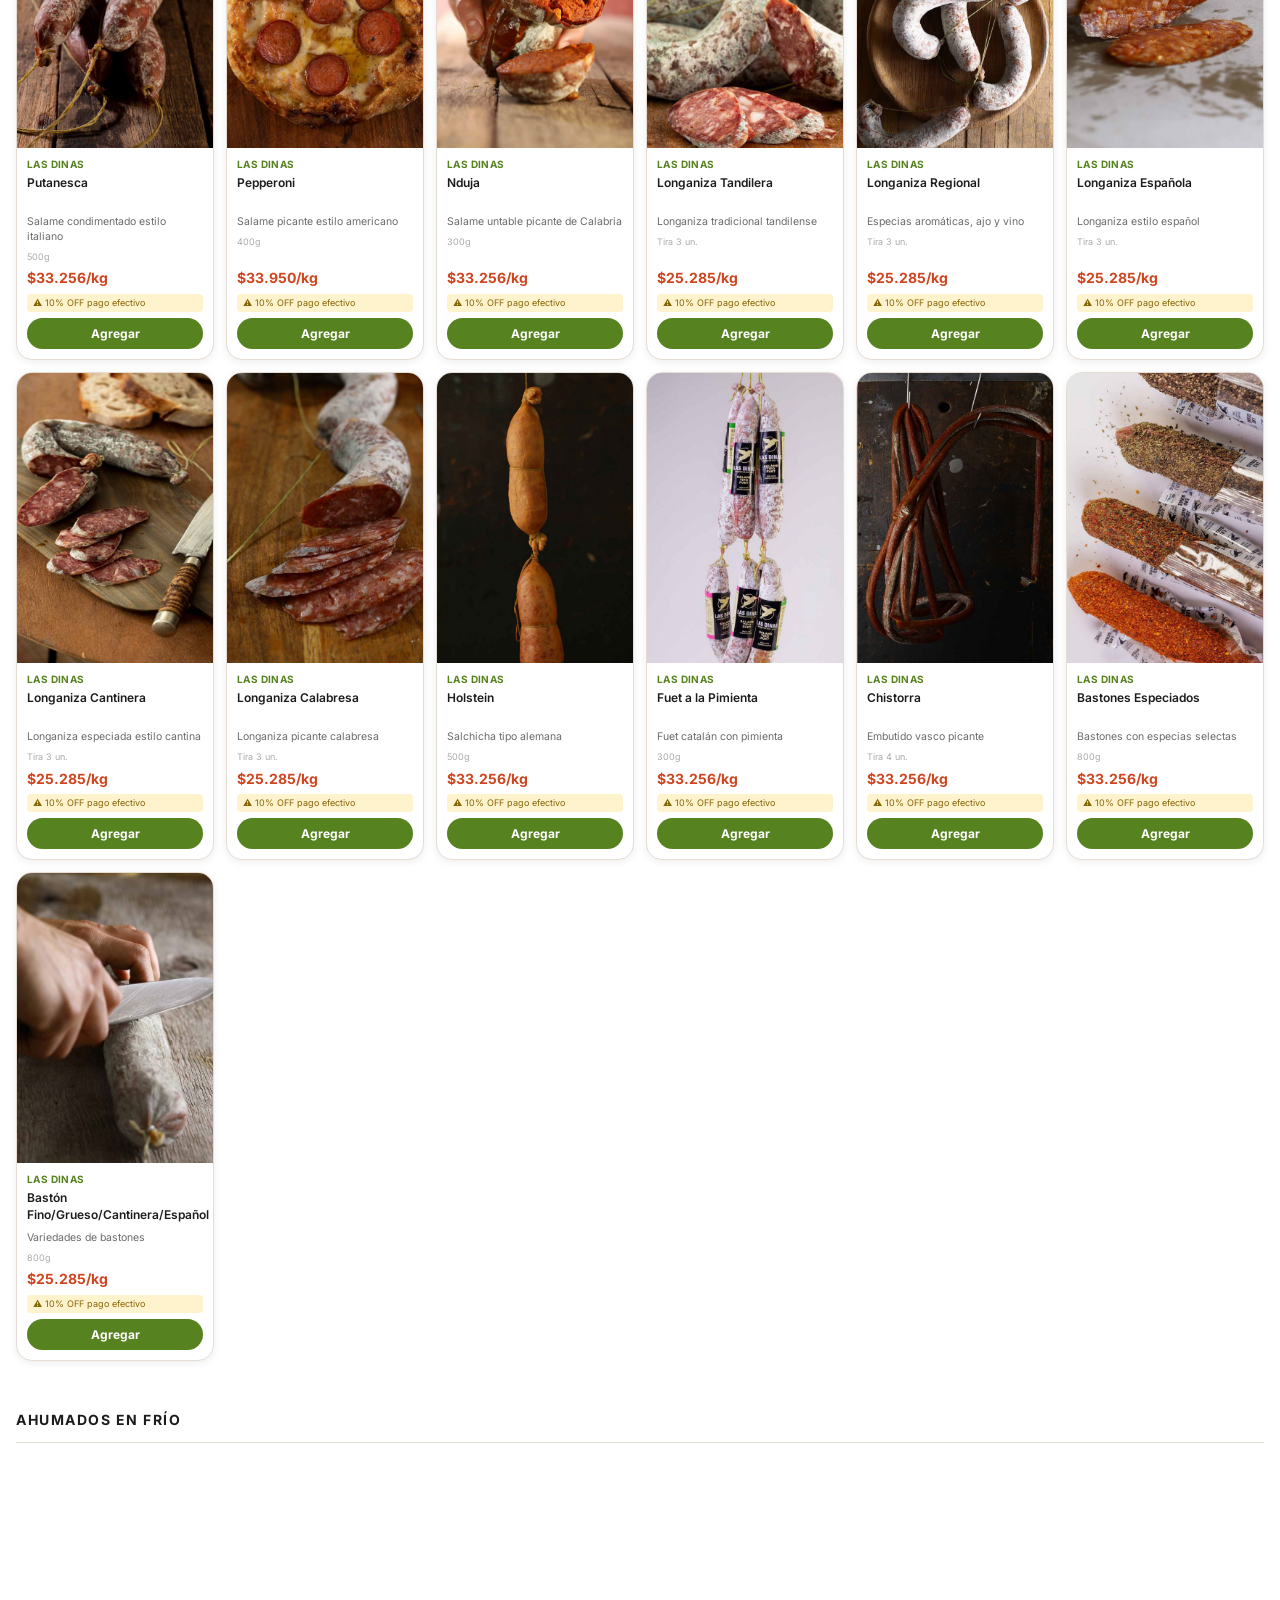
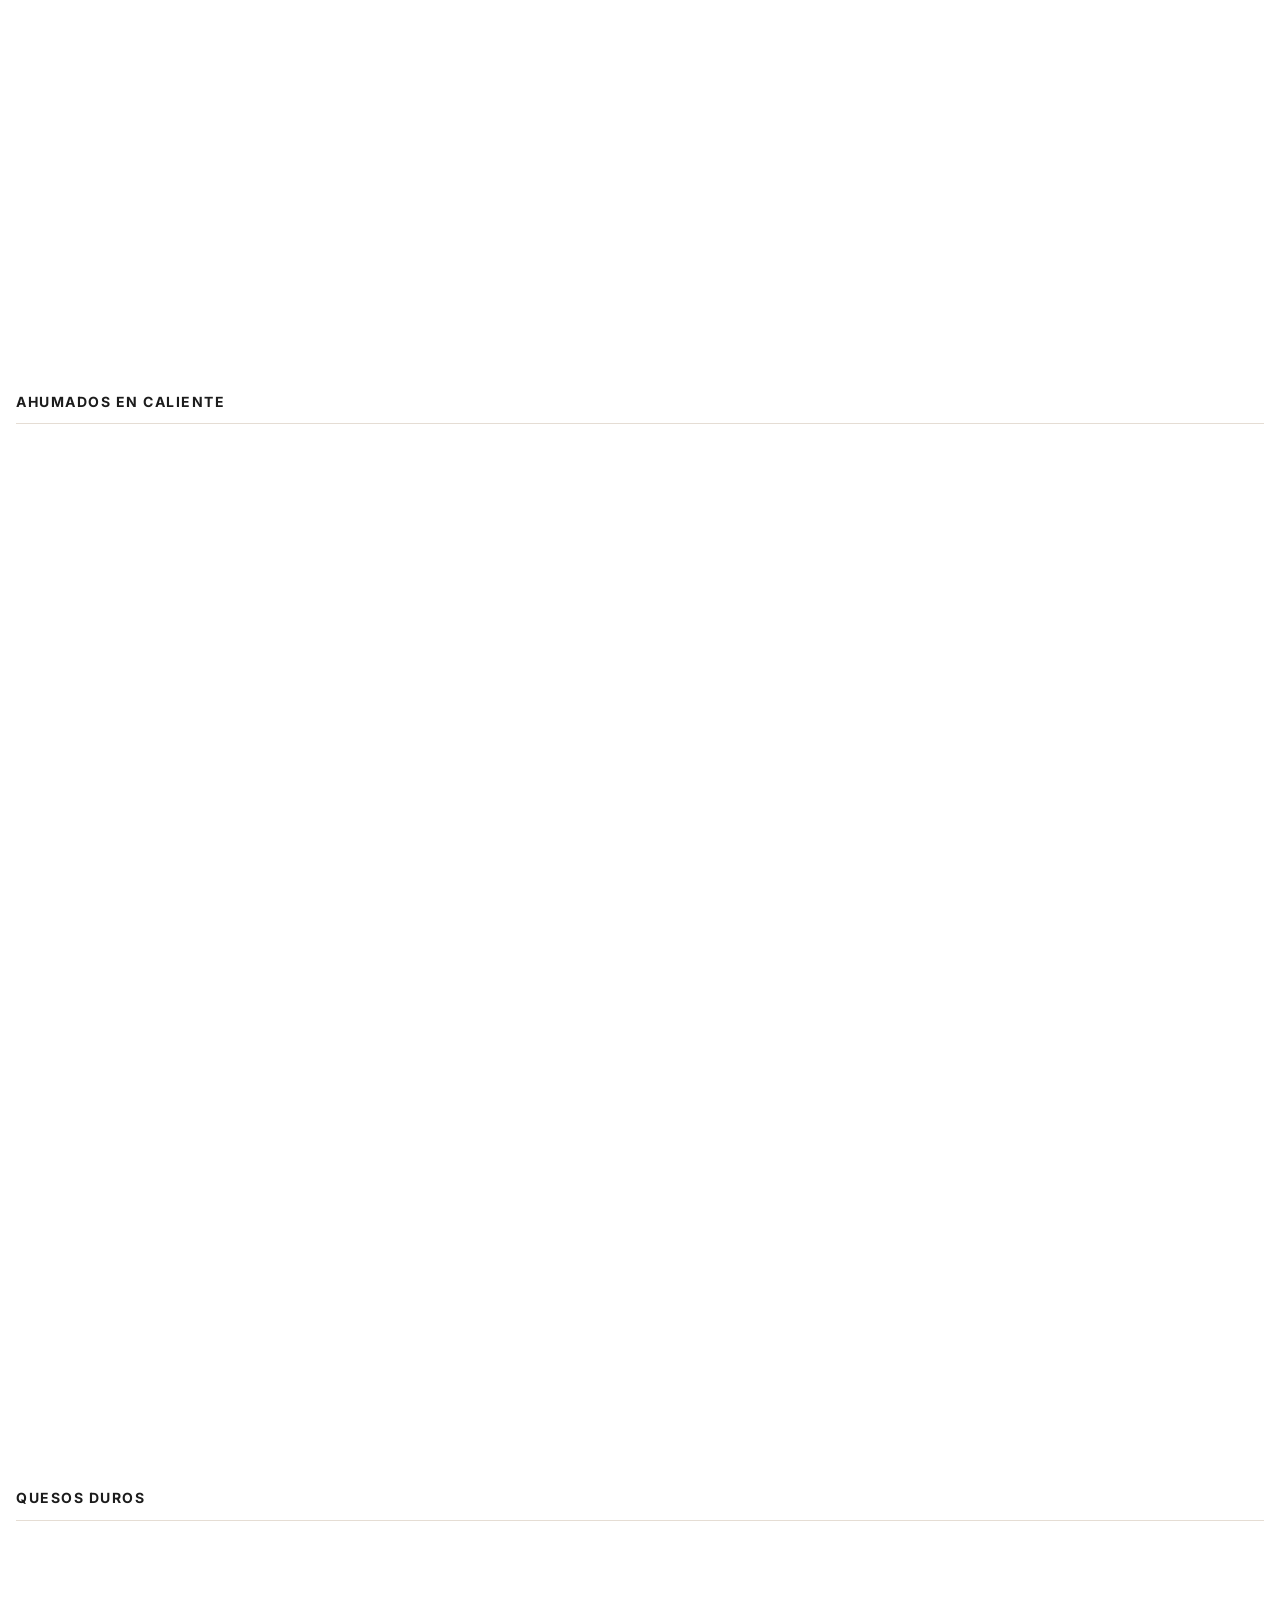
==== commit 5902e679: "Footer con zonas de entrega, horarios, WhatsApp clickeable y colchón para no taparse con la barra de" ====
--- a/index.html
+++ b/index.html
@@ -71,6 +71,29 @@
 </div>
 <main class="container" id="catalogo-main">
 </main>
+<footer class="site-footer">
+<div class="footer-inner">
+<div class="footer-col">
+<div class="footer-title">Zonas de entrega</div>
+<div class="footer-text">La Plata (zona sur), Quilmes, Berazategui y CABA</div>
+</div>
+<div class="footer-col">
+<div class="footer-title">Pedido mínimo</div>
+<div class="footer-text">No tenemos mínimo de compra</div>
+</div>
+<div class="footer-col">
+<div class="footer-title">Horario de consultas</div>
+<div class="footer-text">Horario flexible — evitá mandar tu consulta muy tarde</div>
+</div>
+<div class="footer-col">
+<div class="footer-title">Contacto</div>
+<a class="footer-wa-link" id="footerWaLink" href="#" target="_blank">
+<svg viewBox="0 0 24 24" width="16" height="16" fill="currentColor"><path d="M12 2C6.5 2 2 6.5 2 12c0 1.8.5 3.6 1.4 5.1L2 22l5-1.4c1.4.8 3.1 1.3 5 1.3 5.5 0 10-4.5 10-10S17.5 2 12 2zm0 18c-1.6 0-3.1-.4-4.4-1.2l-.3-.2-3 .8.8-2.9-.2-.3C4.2 15 3.7 13.6 3.7 12c0-4.6 3.7-8.3 8.3-8.3s8.3 3.7 8.3 8.3-3.7 8.3-8.3 8.3z"/></svg>
+<span id="footerWaText">Solo por WhatsApp</span>
+</a>
+</div>
+</div>
+</footer>
 <div class="modal" id="cartModal">
 <div class="modal-content">
 <div class="modal-header">
--- a/style.css
+++ b/style.css
@@ -990,4 +990,51 @@
   font-size:12.5px;
   cursor:pointer;
   flex-shrink:0;
-}+}
+
+.site-footer{
+  background:var(--gris-oscuro);
+  color:#fff;
+  padding:32px 24px 20px;
+  margin-top:40px;
+}
+.footer-inner{
+  max-width:1400px;margin:0 auto;
+  display:grid;
+  grid-template-columns:repeat(auto-fit, minmax(180px, 1fr));
+  gap:24px;
+}
+.footer-title{
+  font-family:'Oswald',sans-serif;
+  font-weight:700;
+  font-size:12px;
+  text-transform:uppercase;
+  letter-spacing:0.5px;
+  color:var(--verde);
+  margin-bottom:6px;
+}
+.footer-text{
+  font-size:13px;
+  color:rgba(255,255,255,0.85);
+  line-height:1.5;
+}
+.footer-updated{
+  max-width:1400px;margin:24px auto 0;
+  padding-top:16px;
+  border-top:1px solid rgba(255,255,255,0.12);
+  font-size:11px;
+  color:rgba(255,255,255,0.5);
+  text-align:center;
+}
+body.has-cart-footer .site-footer{
+  padding-bottom:96px;
+}
+
+.footer-wa-link{
+  display:inline-flex;align-items:center;gap:6px;
+  font-size:13px;
+  color:#25D366;
+  text-decoration:none;
+  font-weight:600;
+}
+.footer-wa-link:hover{text-decoration:underline}
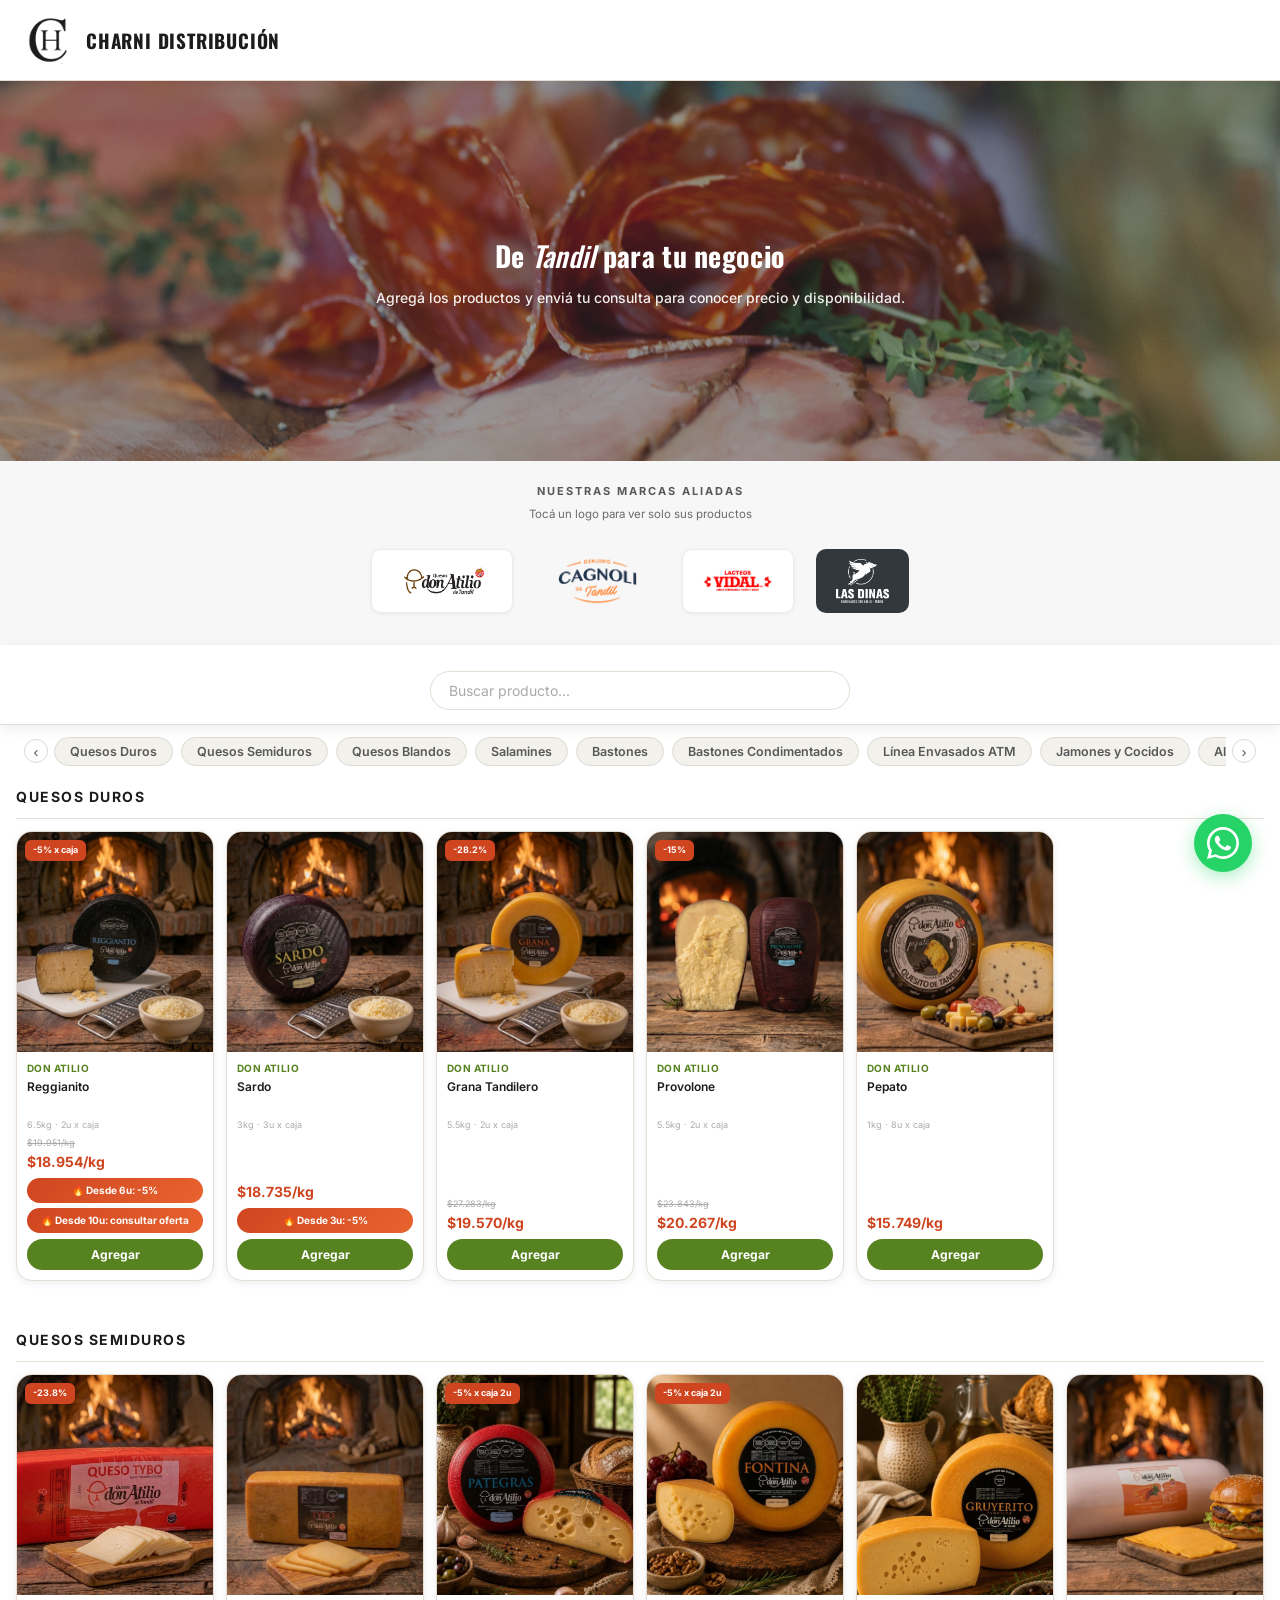
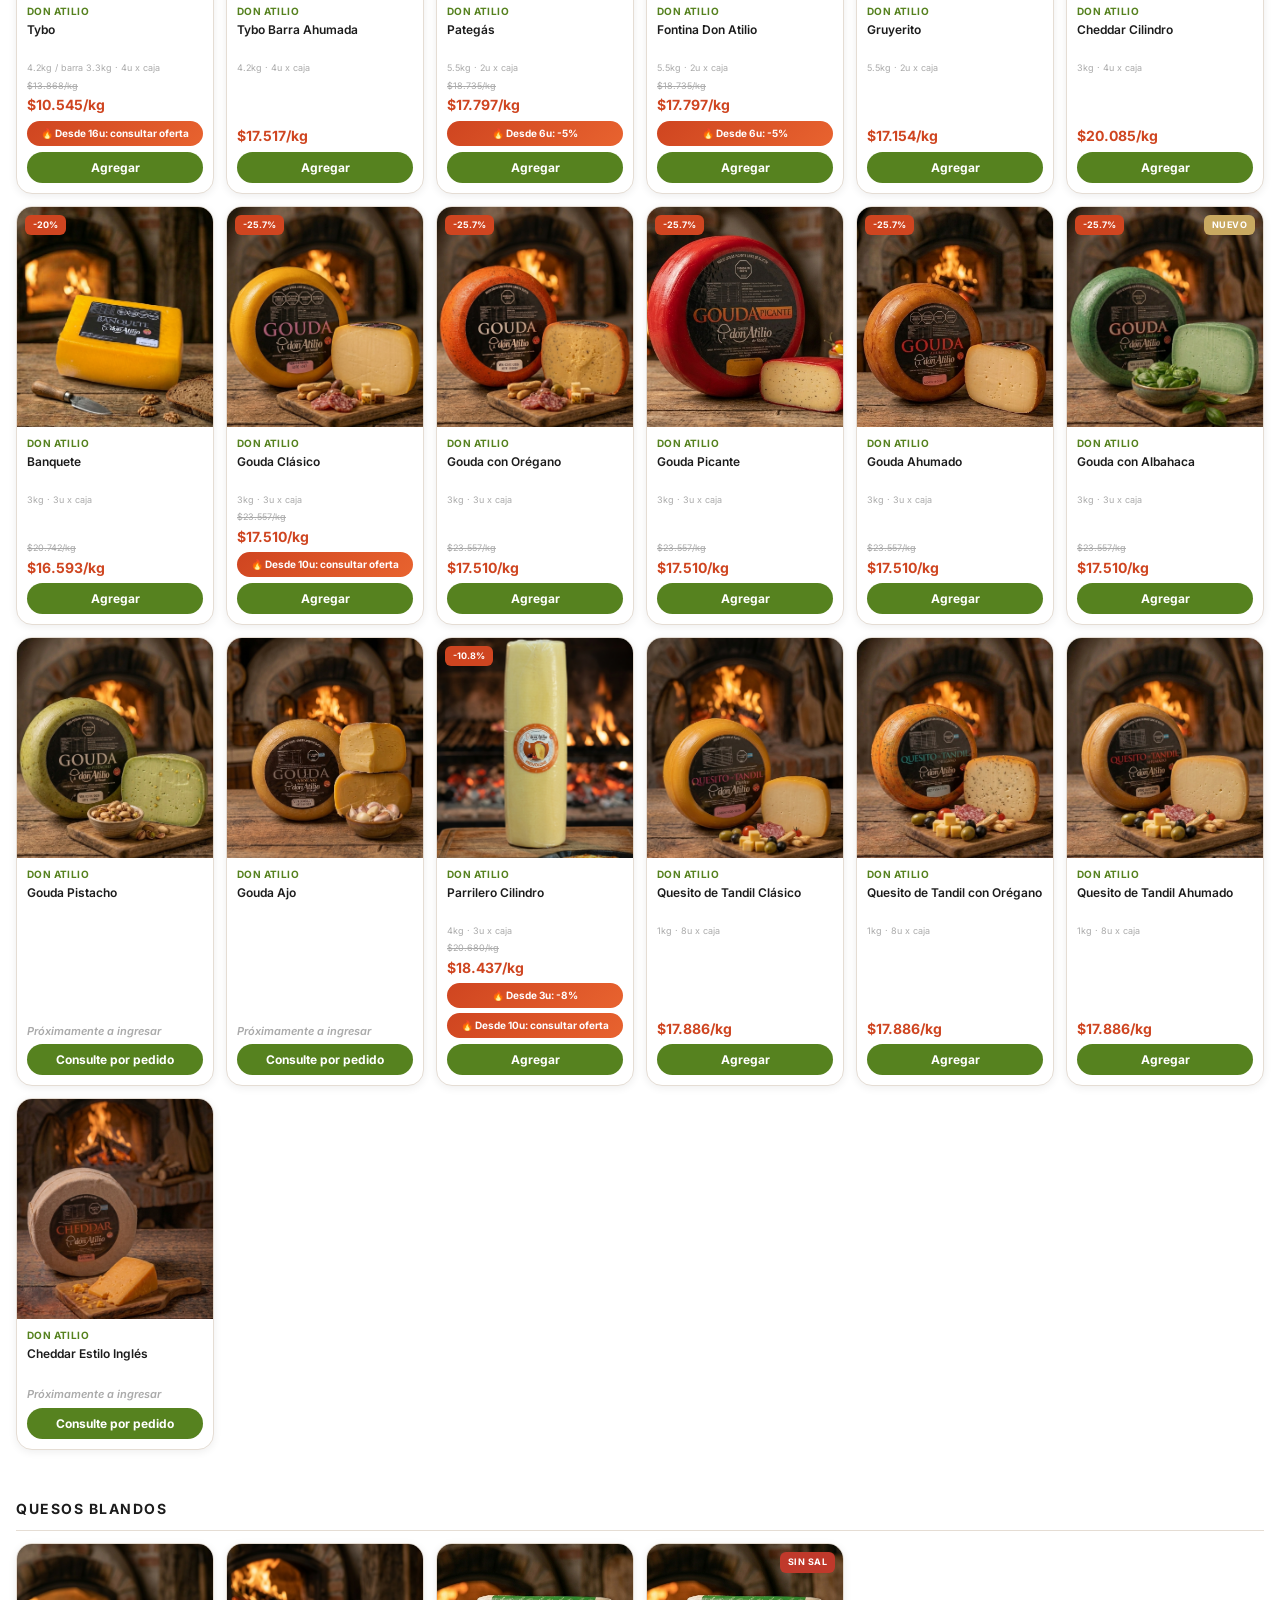
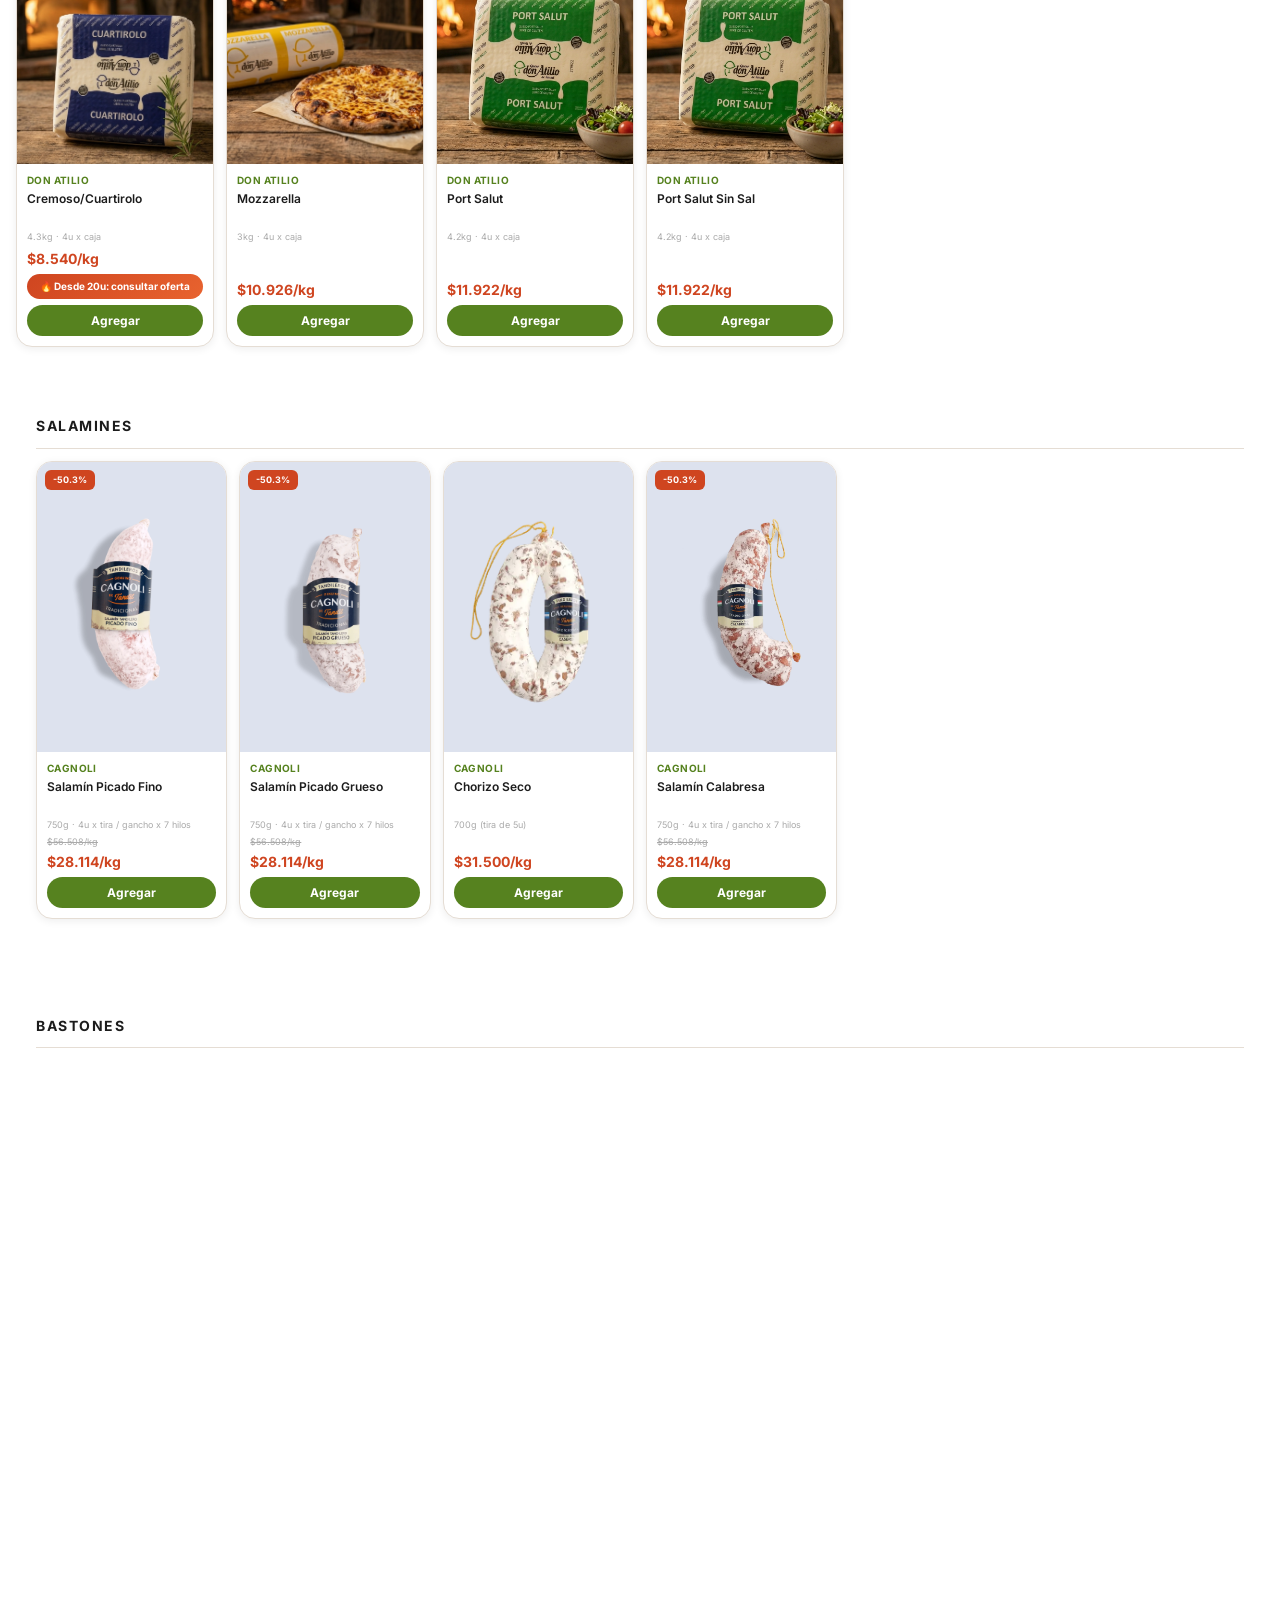
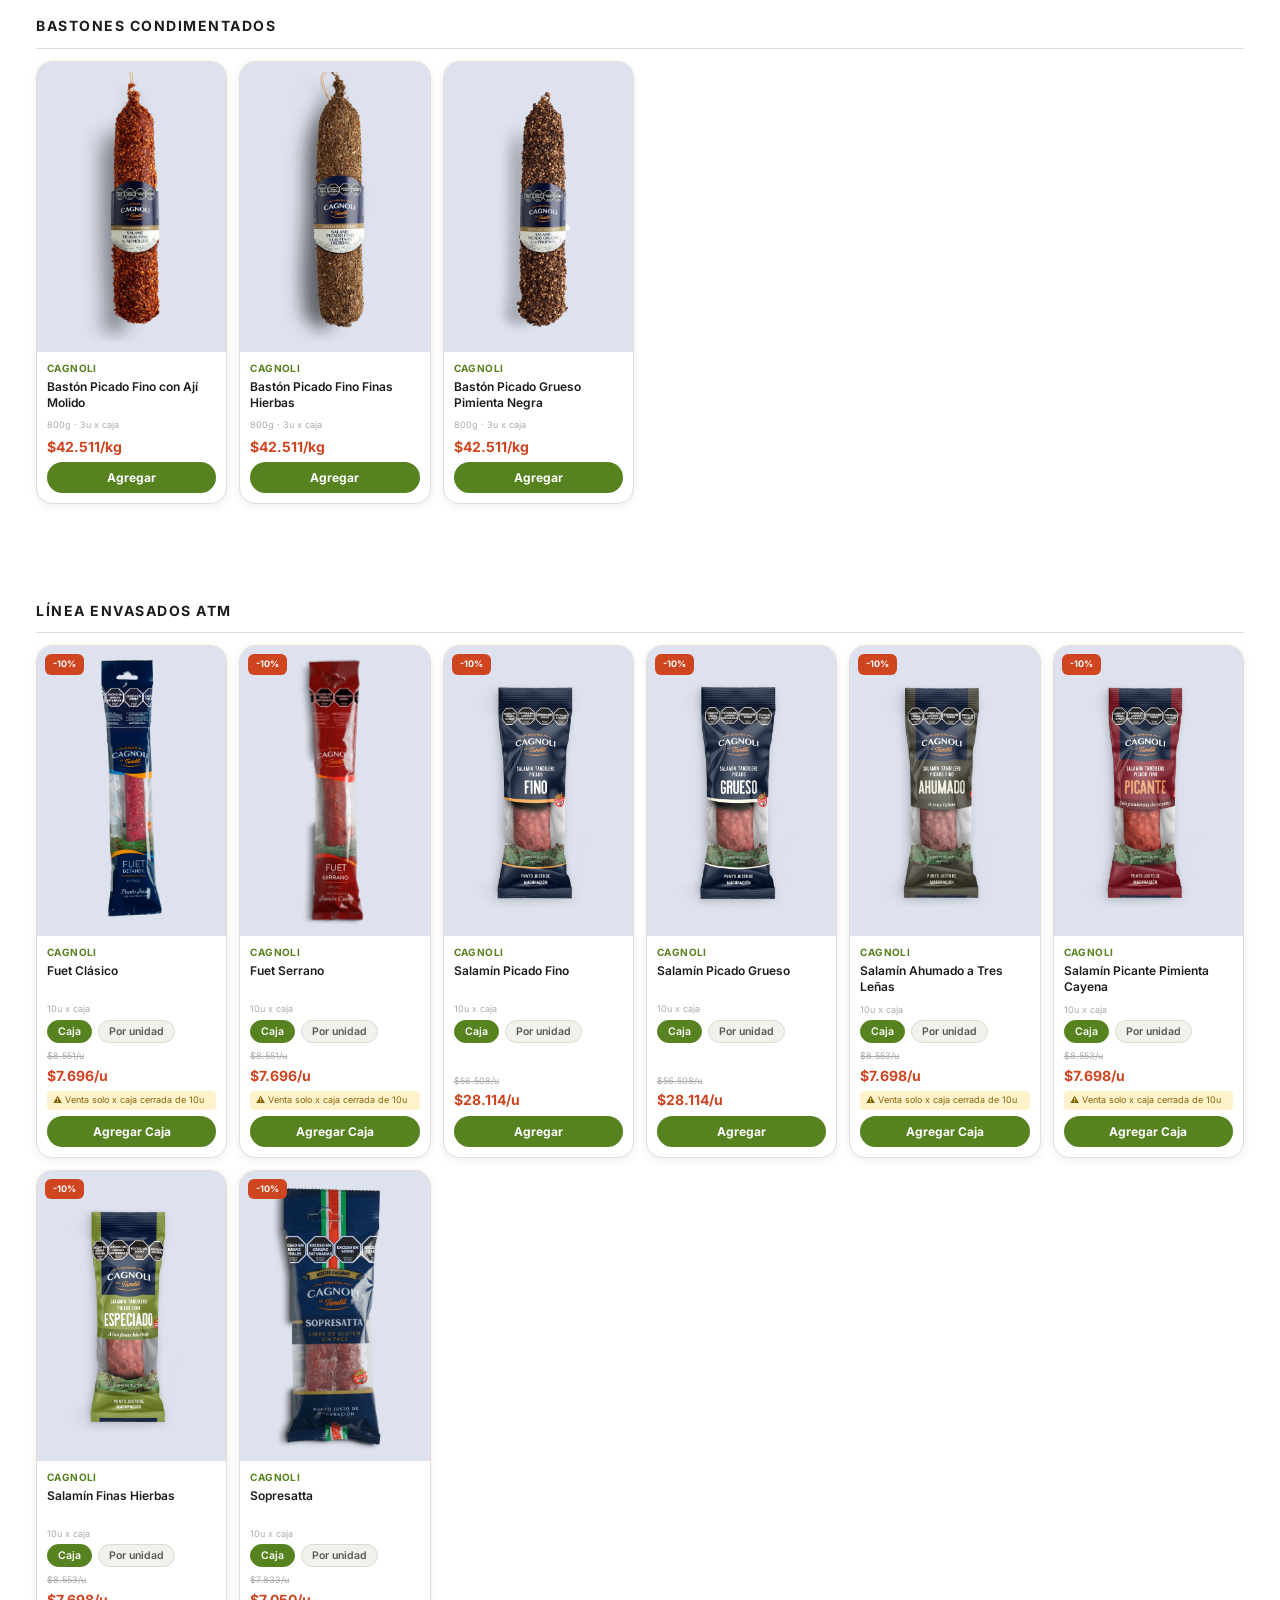
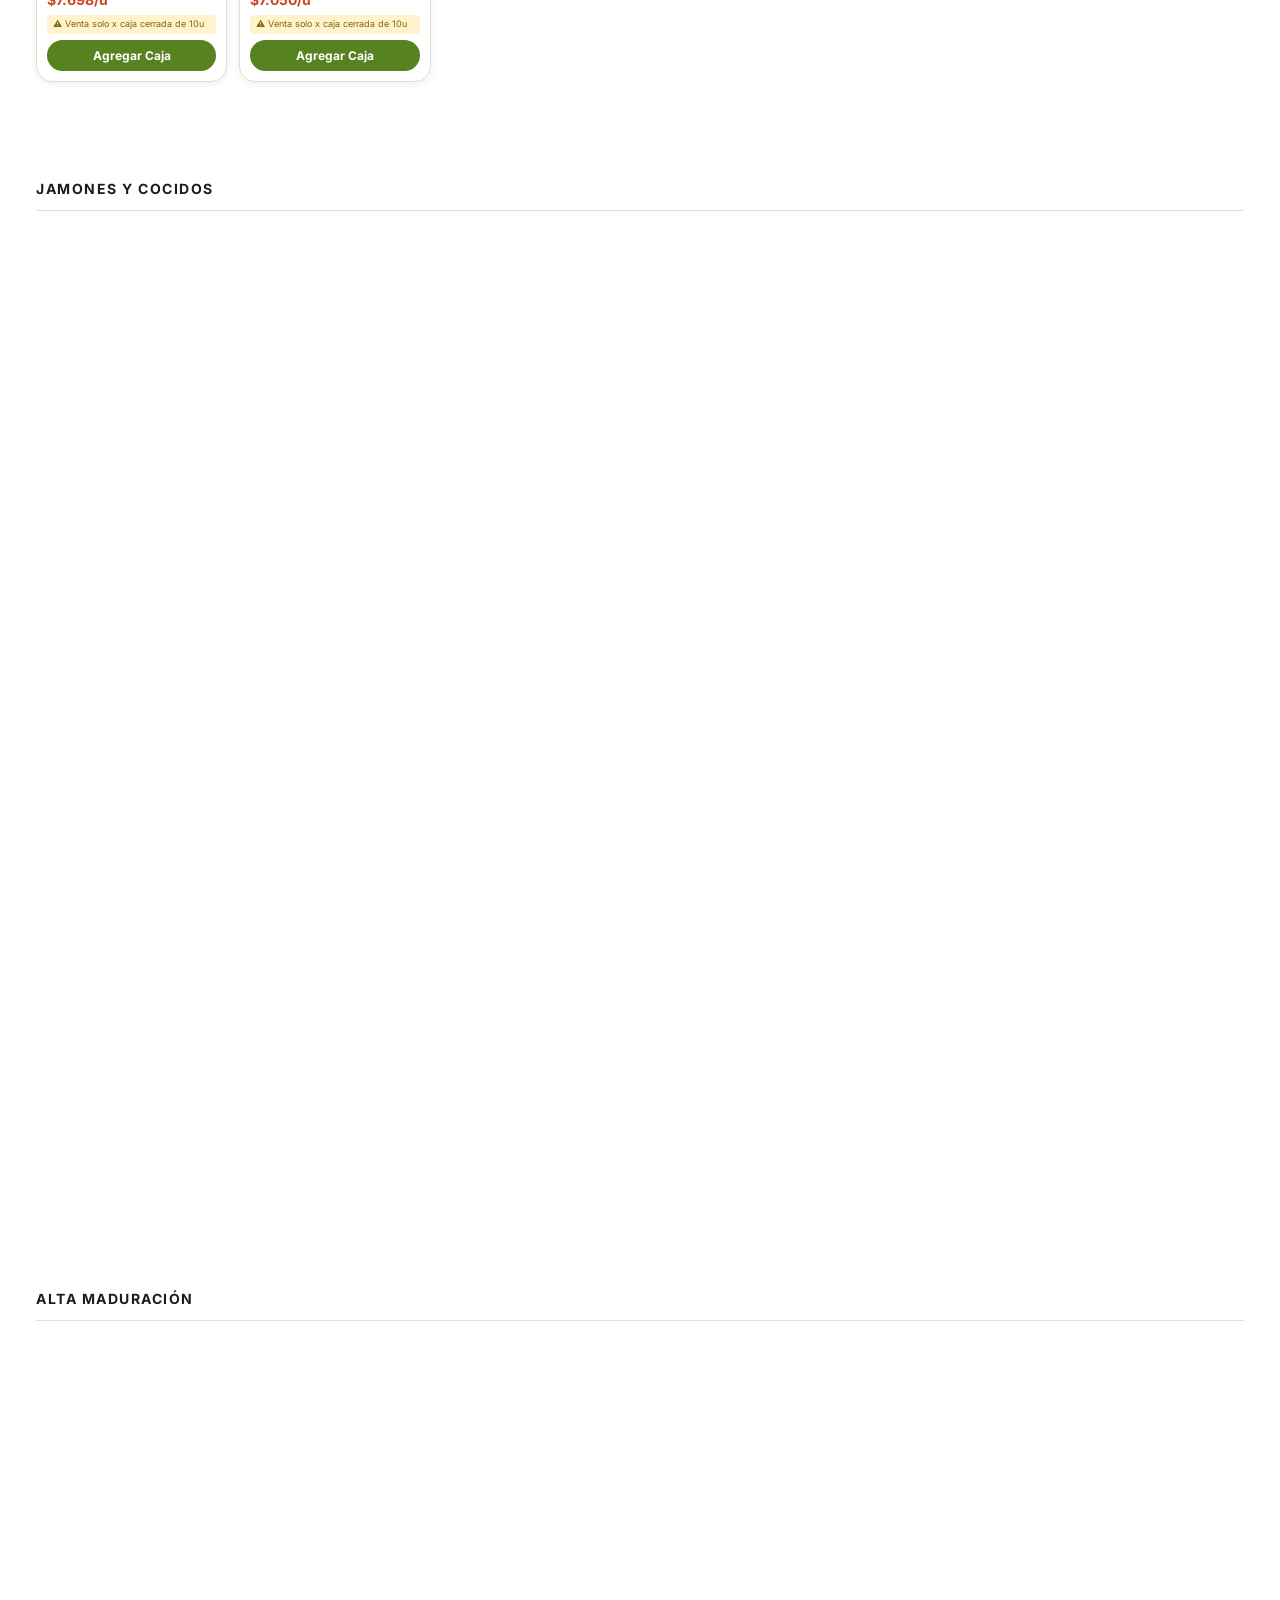
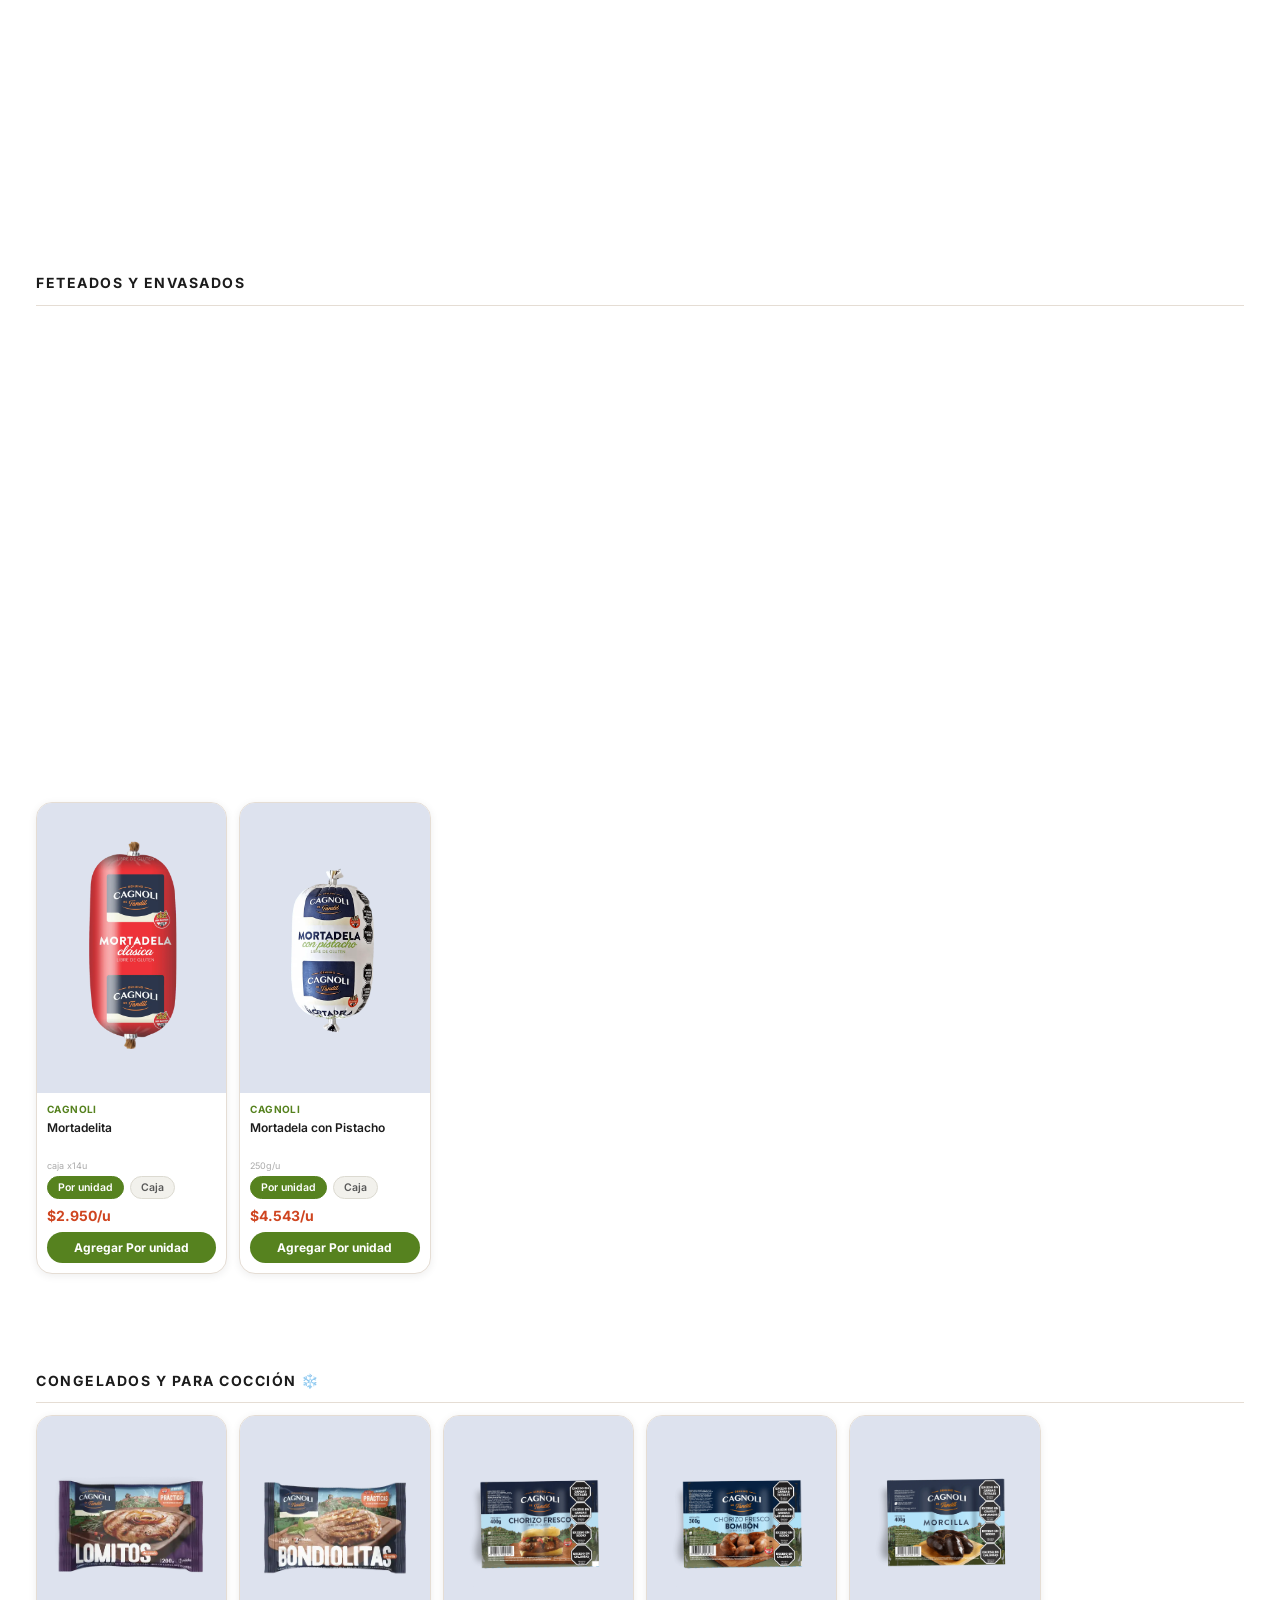
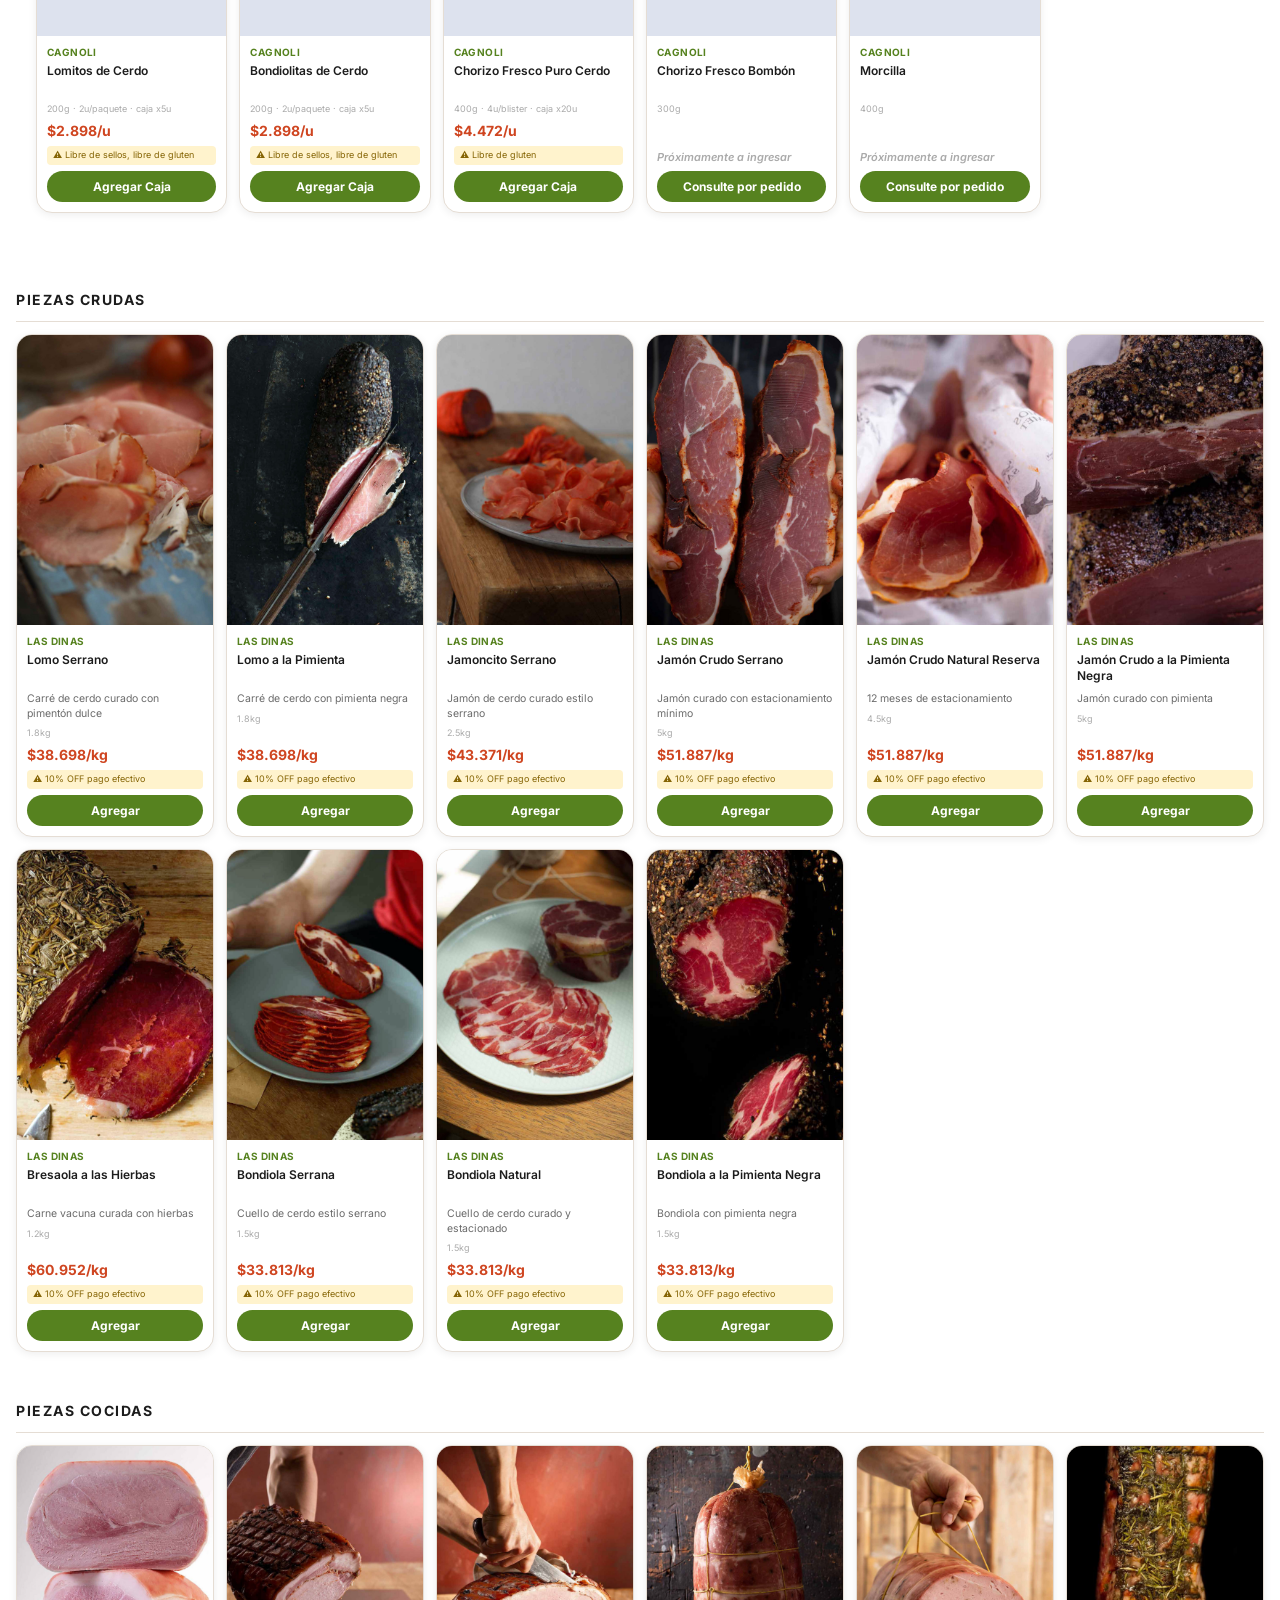
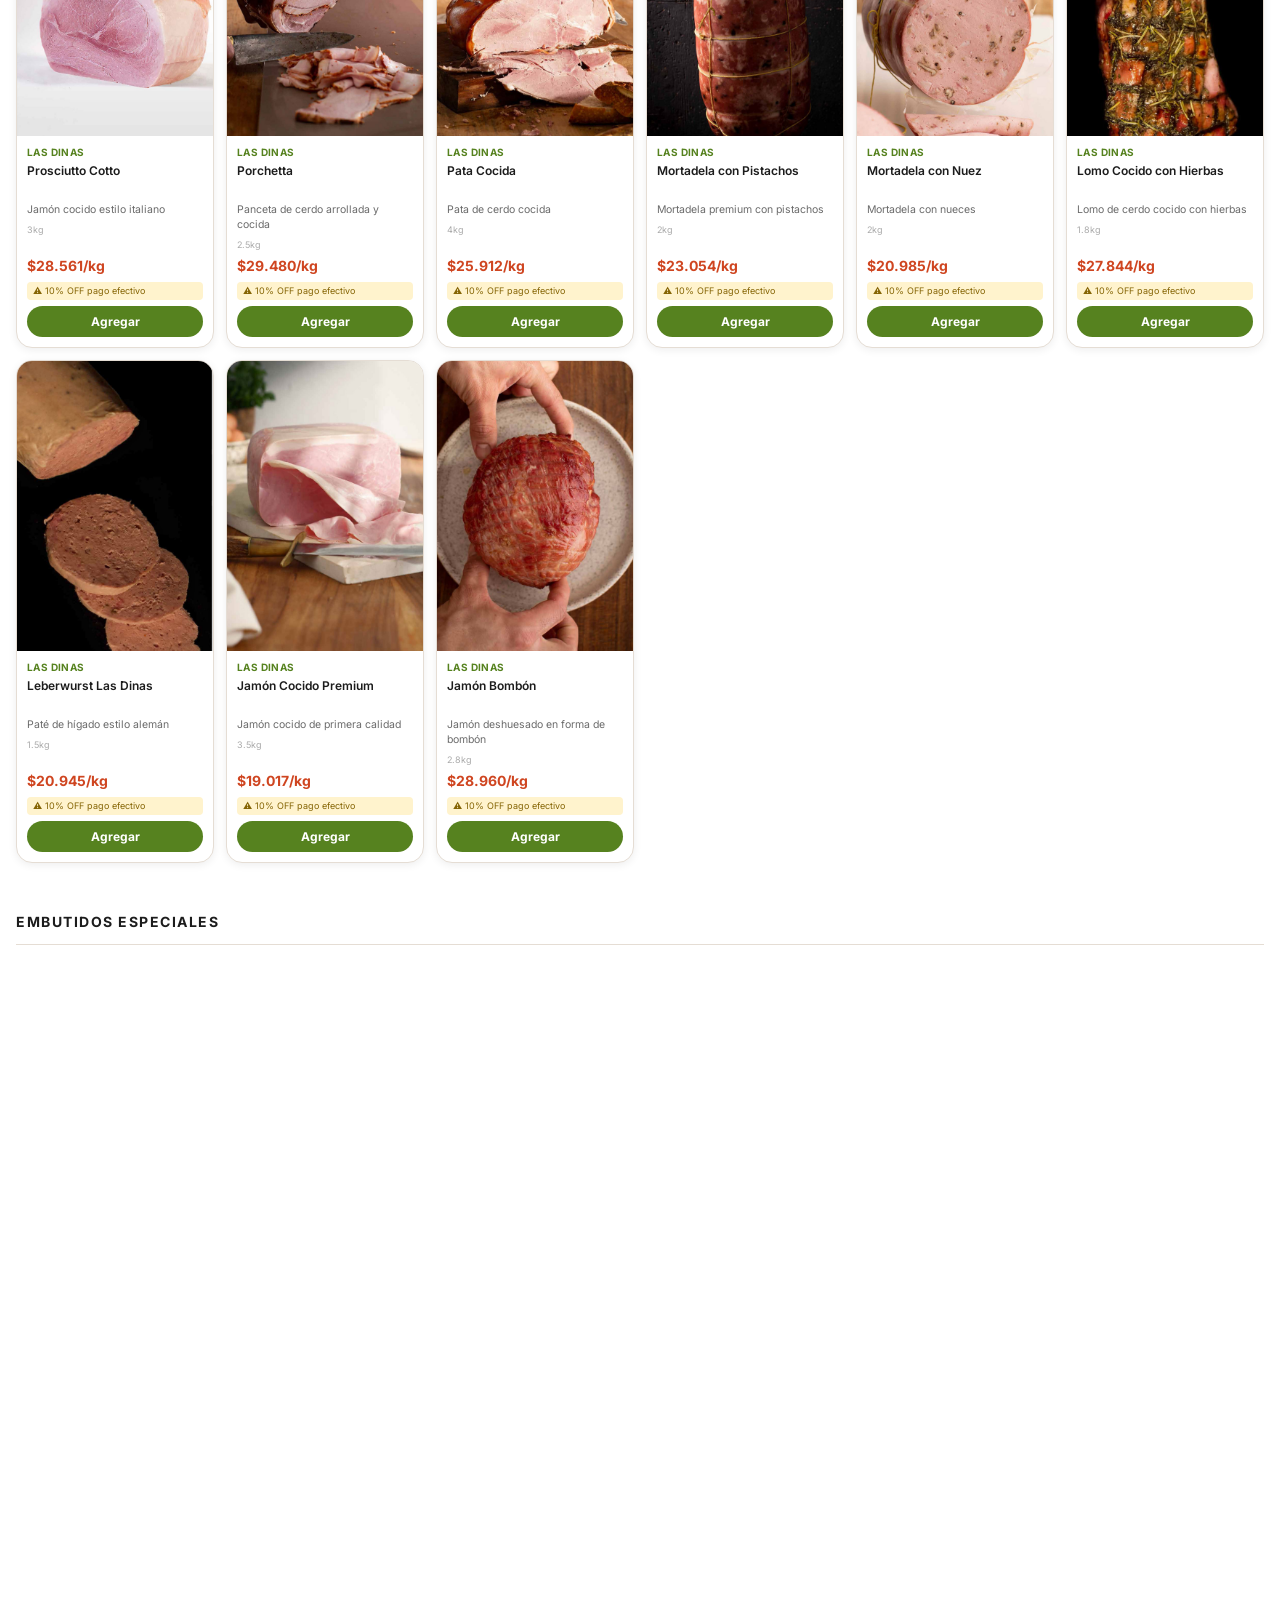
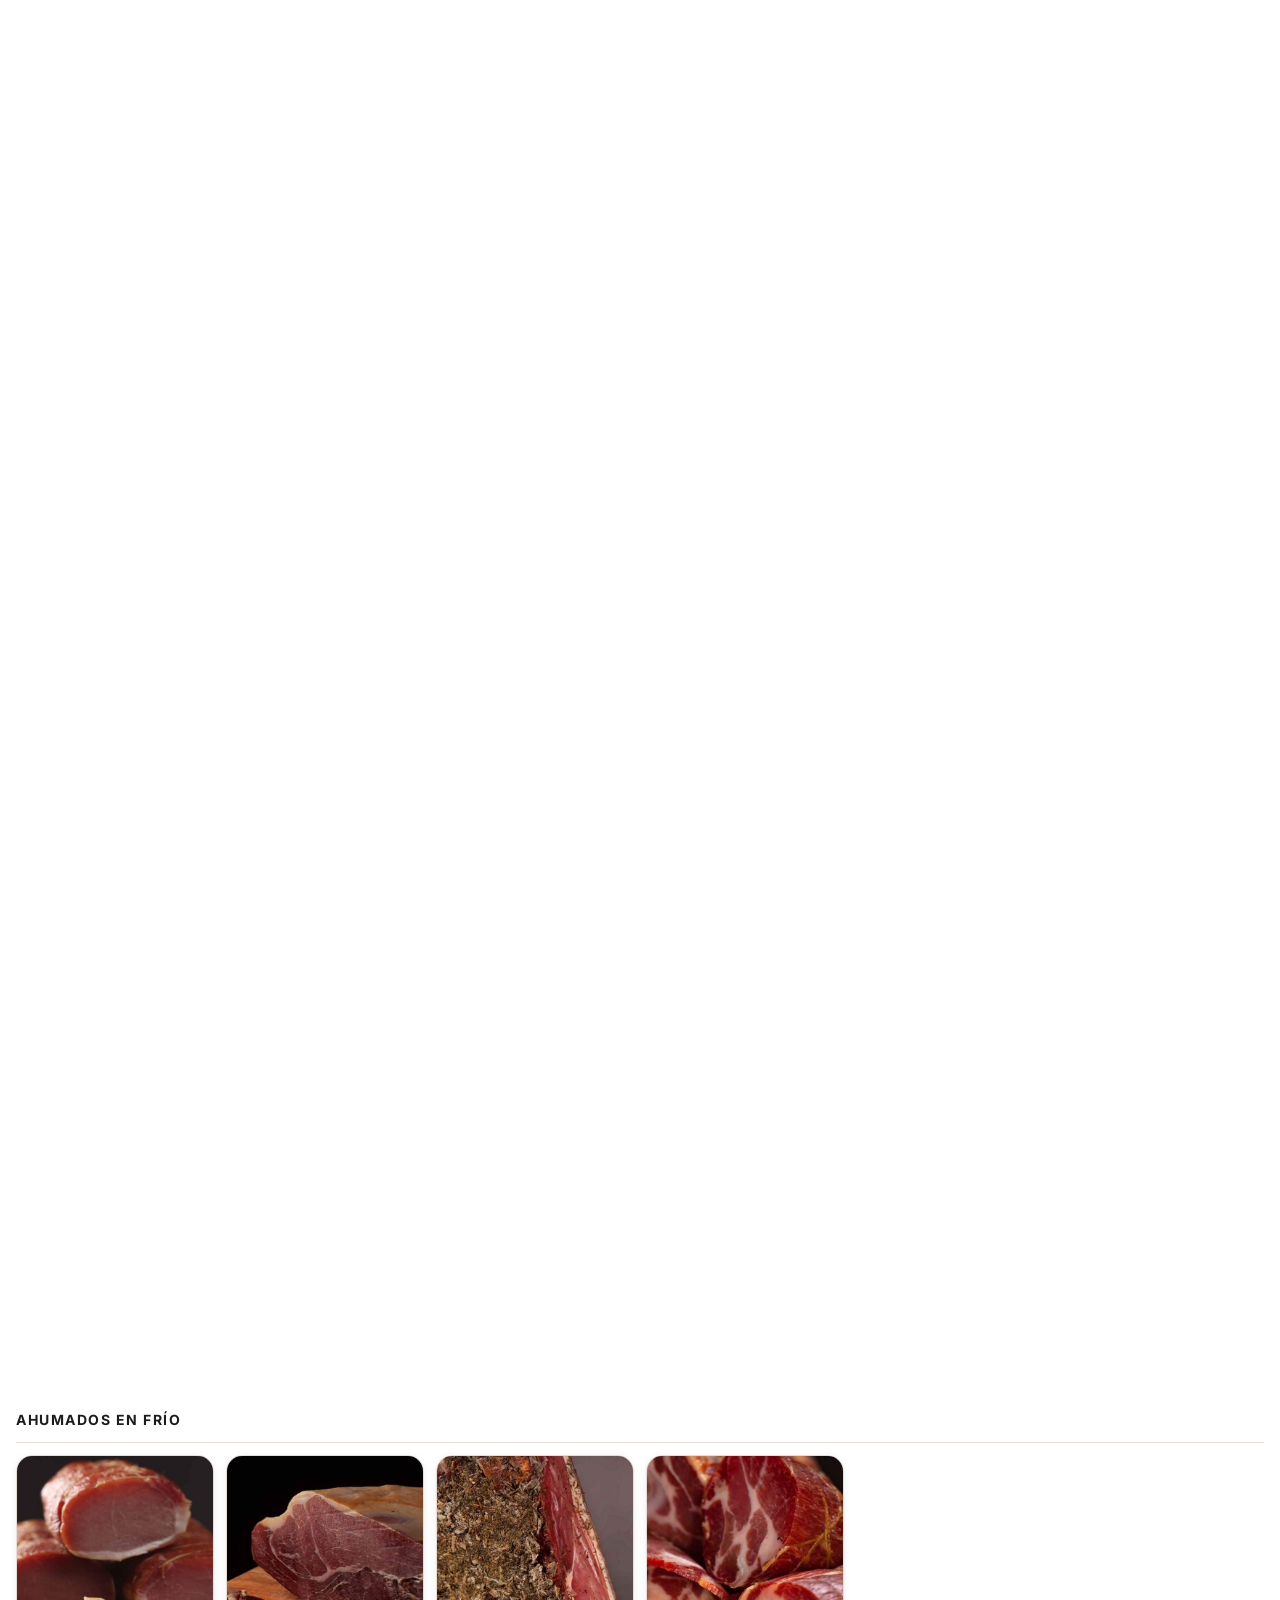
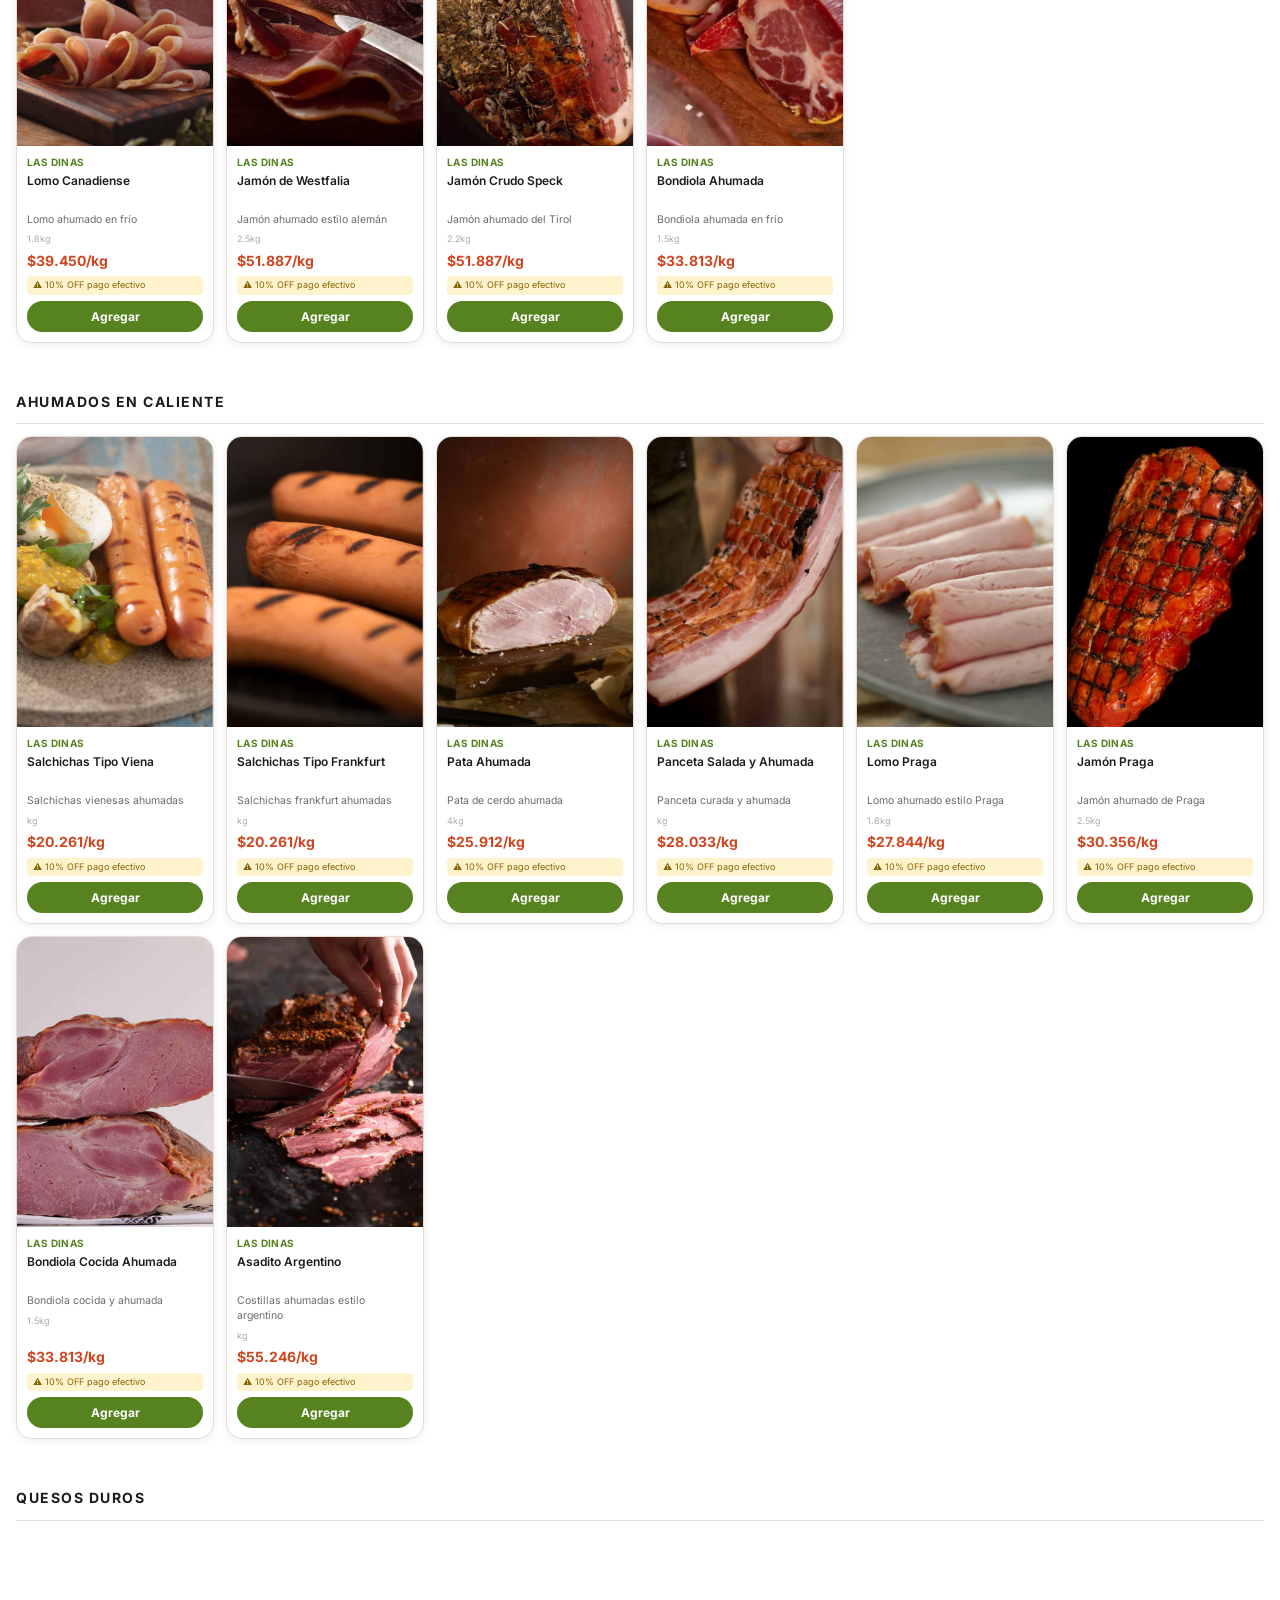
==== commit 591bd19a: "Modal de consulta: marca por producto, paginado de a 5, header fijo al scrollear, botones bien redon" ====
--- a/index.html
+++ b/index.html
@@ -97,15 +97,17 @@
 <div class="modal" id="cartModal">
 <div class="modal-content">
 <div class="modal-header">
-<h3>🛒 Mi Consulta</h3>
+<h3>Mi Consulta</h3>
 <button class="close-btn" onclick="closeCart()">&times;</button>
 </div>
+<div class="modal-body">
 <div class="cart-notice">📩 Esto no confirma tu pedido: al enviarlo por WhatsApp, iniciás el contacto directo con tu vendedor para coordinar precio y disponibilidad.</div>
 <div id="cartItems"></div>
 <div id="cartSubtotal"></div>
 <div class="cart-actions" id="cartActions" style="display:none">
 <button class="btn-send" onclick="sendWhatsApp()">📱 Enviar por WhatsApp</button>
 <button class="btn-clear" onclick="clearCart()">🗑️ Vaciar</button>
+</div>
 </div>
 </div>
 </div>
--- a/style.css
+++ b/style.css
@@ -297,17 +297,25 @@
 .modal.show{display:flex}
 .modal-content{
   background:var(--fondo-alt);
-  padding:32px;
+  padding:0;
   border-radius:20px;
   max-width:580px;width:90%;
-  max-height:80vh;overflow-y:auto;
+  max-height:80vh;
   box-shadow:0 20px 60px rgba(0,0,0,0.18);
   border:1px solid var(--borde-sutil);
+  display:flex;
+  flex-direction:column;
+  overflow:hidden;
 }
 .modal-header{
   display:flex;justify-content:space-between;align-items:center;
-  margin-bottom:22px;padding-bottom:16px;
+  padding:24px 32px 16px;
   border-bottom:1px solid var(--borde-sutil);
+  flex-shrink:0;
+}
+.modal-body{
+  padding:16px 32px 32px;
+  overflow-y:auto;
 }
 .modal-header h3{
   font-family:'Oswald',sans-serif;
@@ -350,8 +358,12 @@
   background:none;
   color:var(--bordo);
   border:1.5px solid var(--bordo);
-  padding:5px 13px;border-radius:18px;
+  width:28px;height:28px;
+  padding:0;
+  border-radius:50%;
   cursor:pointer;font-size:12px;font-weight:600;
+  display:flex;align-items:center;justify-content:center;
+  flex-shrink:0;
   transition:all 0.2s;
 }
 .cart-item-remove:hover{background:var(--bordo);color:#fff}
@@ -362,7 +374,7 @@
 .cart-actions{margin-top:18px;display:flex;gap:10px}
 .btn-send{
   background:#25D366;color:#fff;
-  padding:14px;border:none;border-radius:28px;
+  padding:14px;border:none;border-radius:999px;
   cursor:pointer;
   font-family:'Oswald',sans-serif;
   text-transform:uppercase;letter-spacing:0.4px;
@@ -375,7 +387,7 @@
   background:var(--fondo);
   color:var(--bordo);
   border:1.5px solid var(--bordo);
-  padding:14px 22px;border-radius:28px;
+  padding:14px 22px;border-radius:999px;
   cursor:pointer;
   font-family:'Inter',sans-serif;
   font-weight:600;transition:all 0.22s;
@@ -402,6 +414,7 @@
 @media(max-width:768px){
   .hero{height:260px}
   .logo-text h1{font-size:15px}
+  .btn-send{font-size:12px;letter-spacing:0.2px;padding:13px 8px}
   .marcas-row{
     flex-wrap:nowrap;
     overflow-x:auto;
@@ -1037,4 +1050,28 @@
   text-decoration:none;
   font-weight:600;
 }
-.footer-wa-link:hover{text-decoration:underline}+.footer-wa-link:hover{text-decoration:underline}
+.cart-item-marca{
+  font-size:9px;
+  font-weight:700;
+  color:var(--verde);
+  text-transform:uppercase;
+  letter-spacing:0.4px;
+  margin-bottom:2px;
+}
+
+.cart-load-more{
+  width:100%;
+  background:#F2F1EC;
+  border:1px dashed #DCDAD1;
+  color:var(--verde-oscuro);
+  padding:12px;
+  border-radius:10px;
+  font-family:'Inter',sans-serif;
+  font-weight:600;
+  font-size:13px;
+  cursor:pointer;
+  margin-bottom:9px;
+  transition:all 0.2s;
+}
+.cart-load-more:hover{background:#e5e3da}
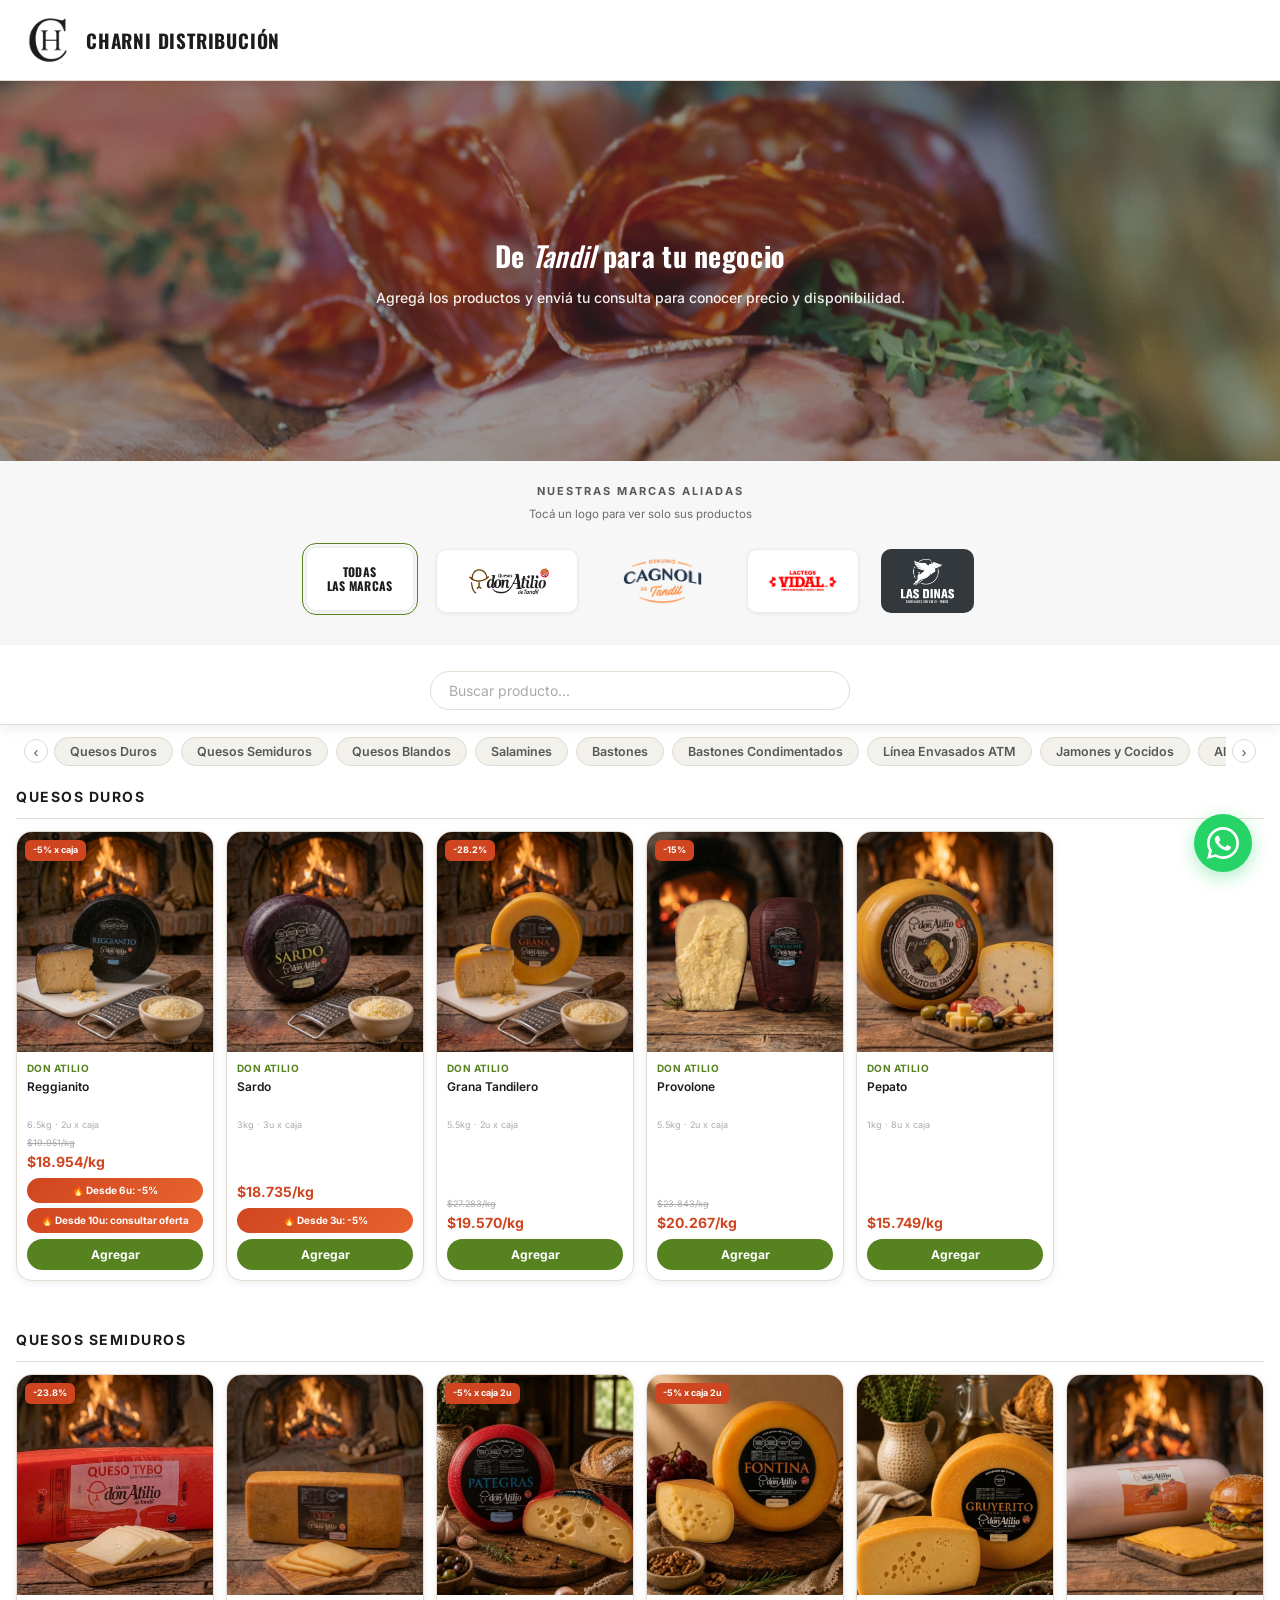
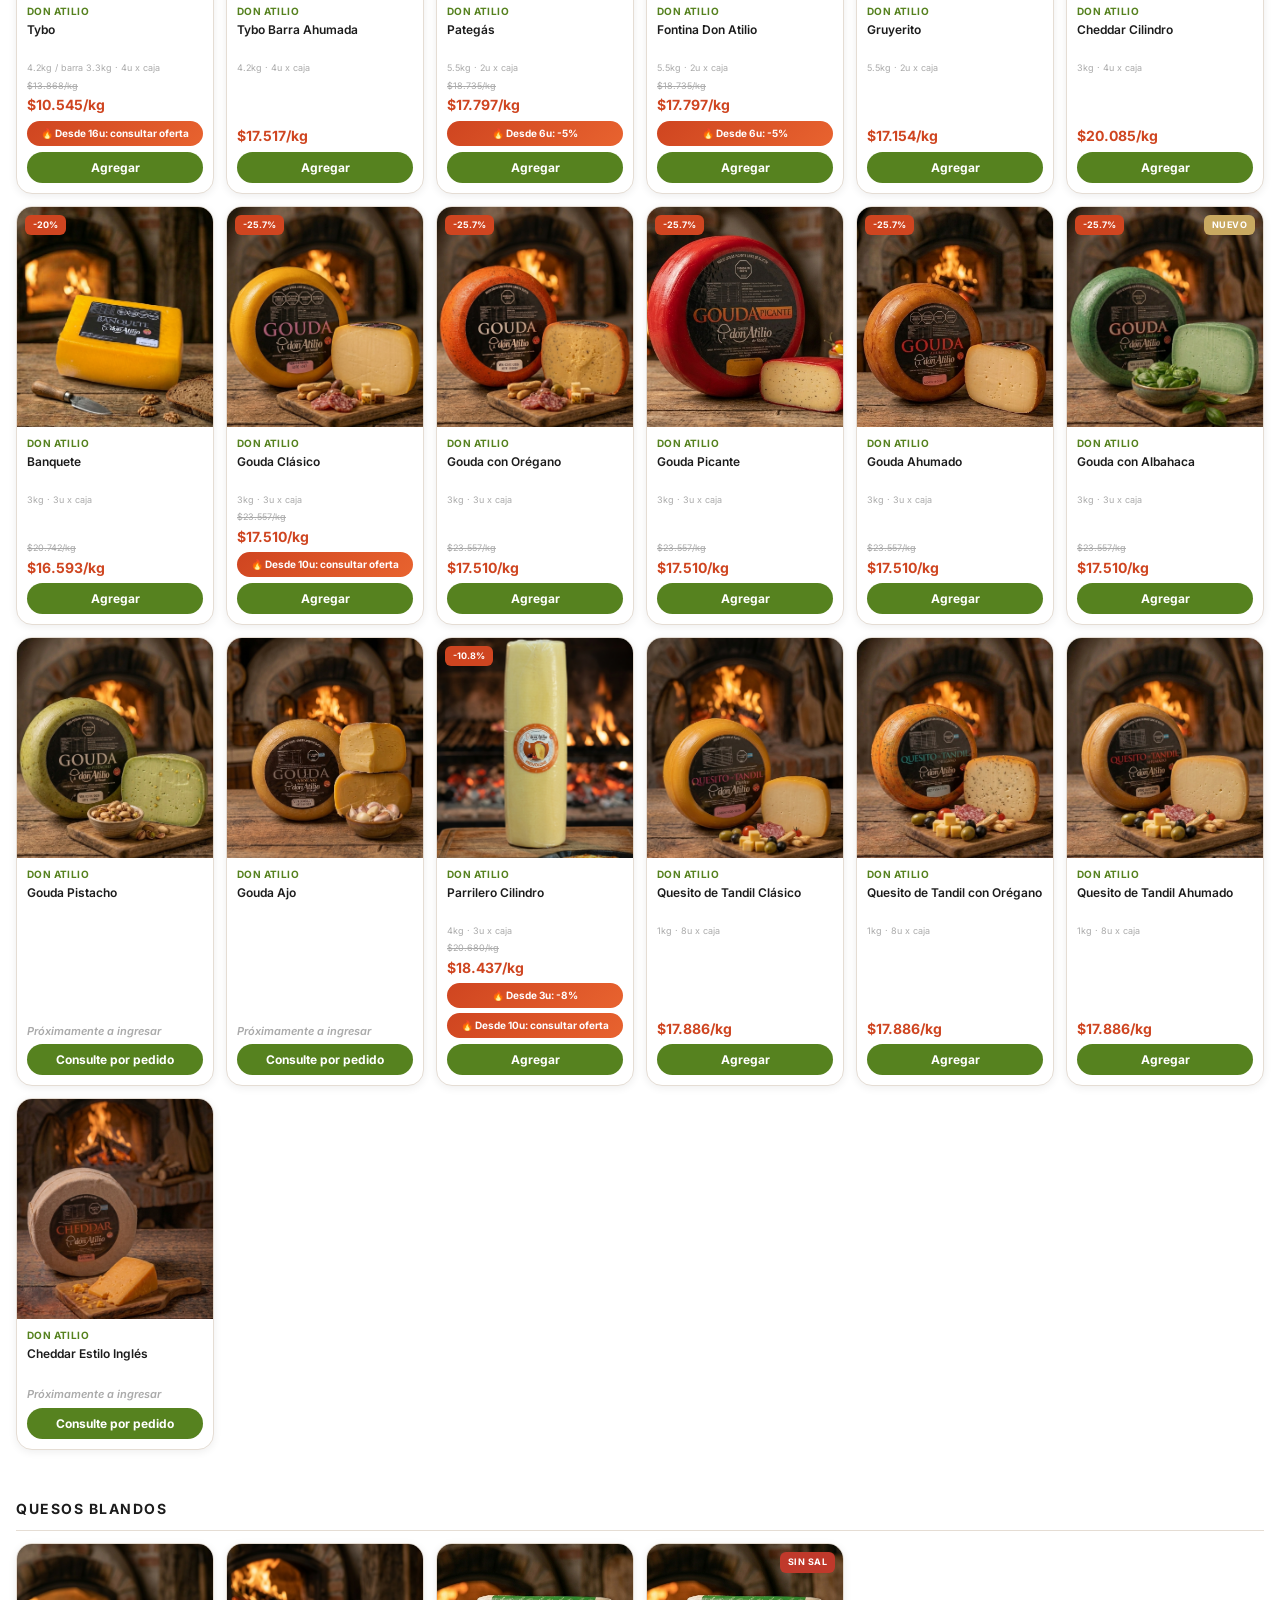
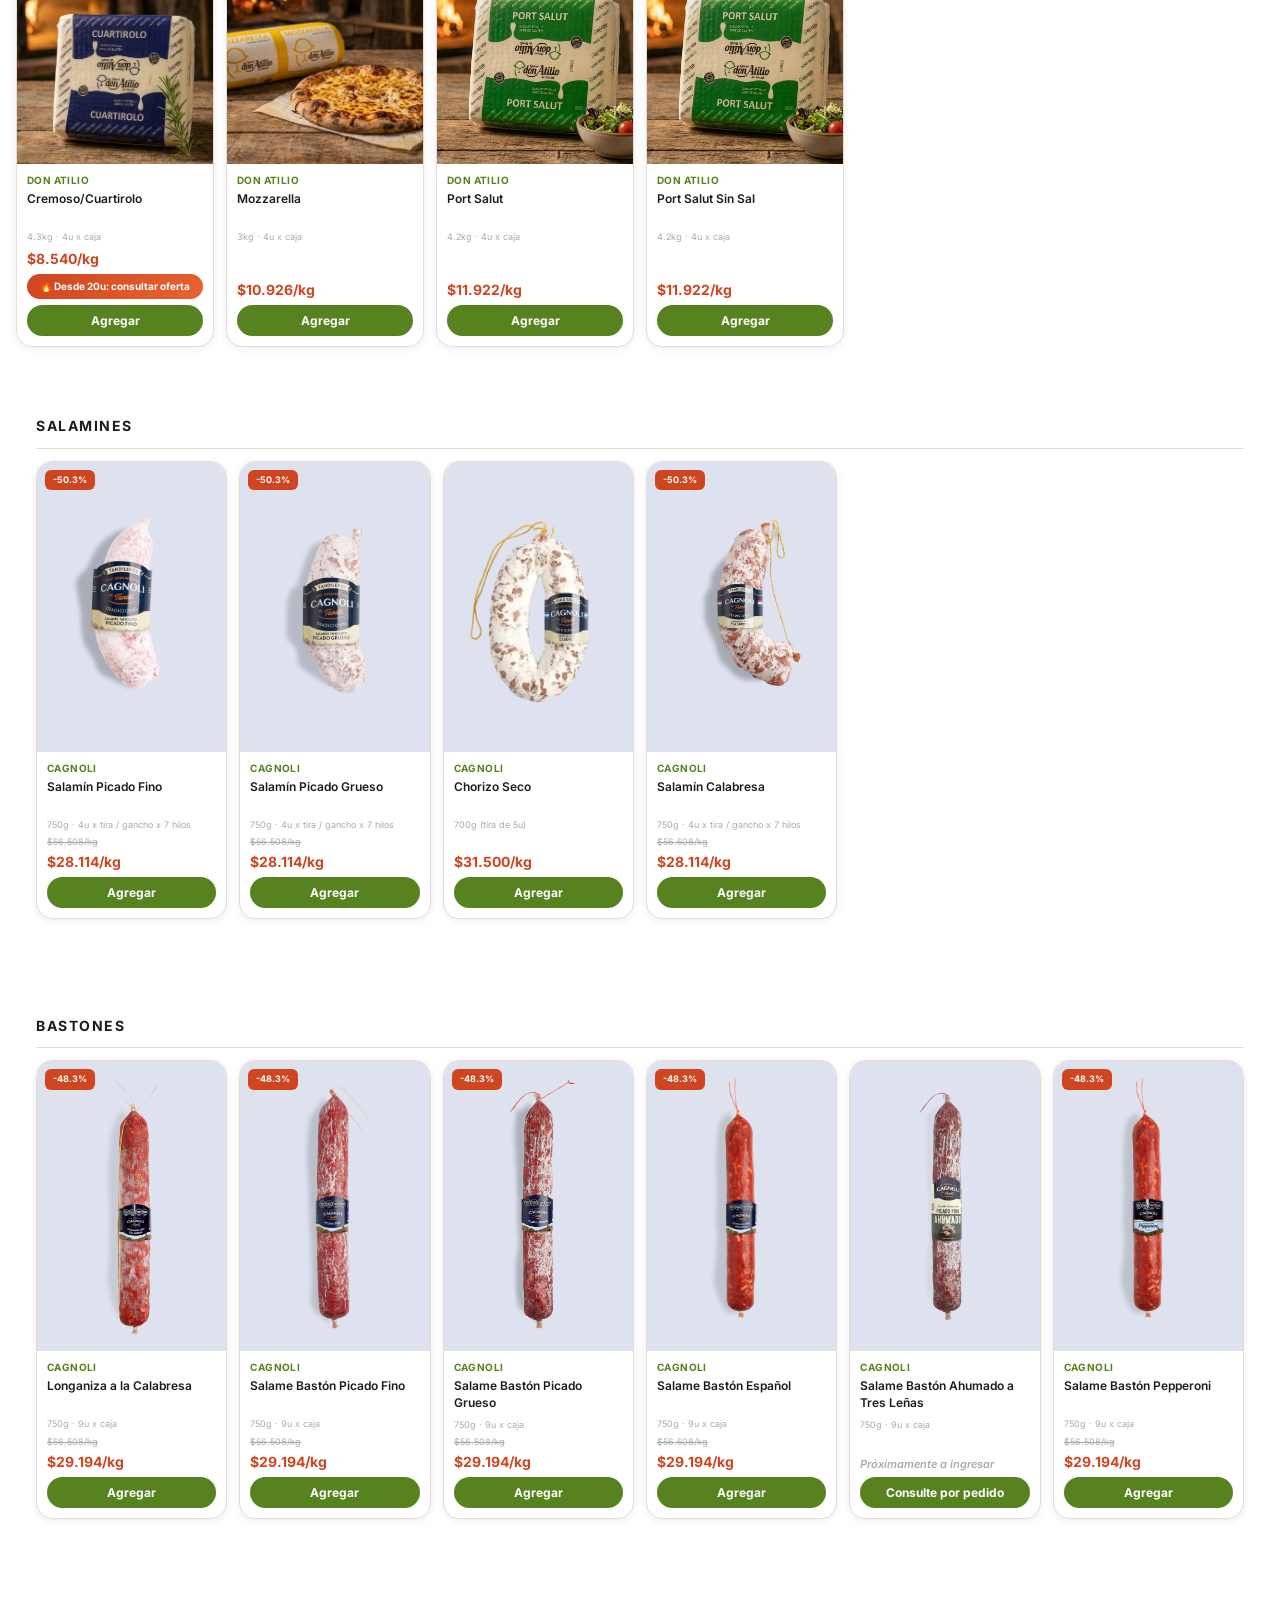
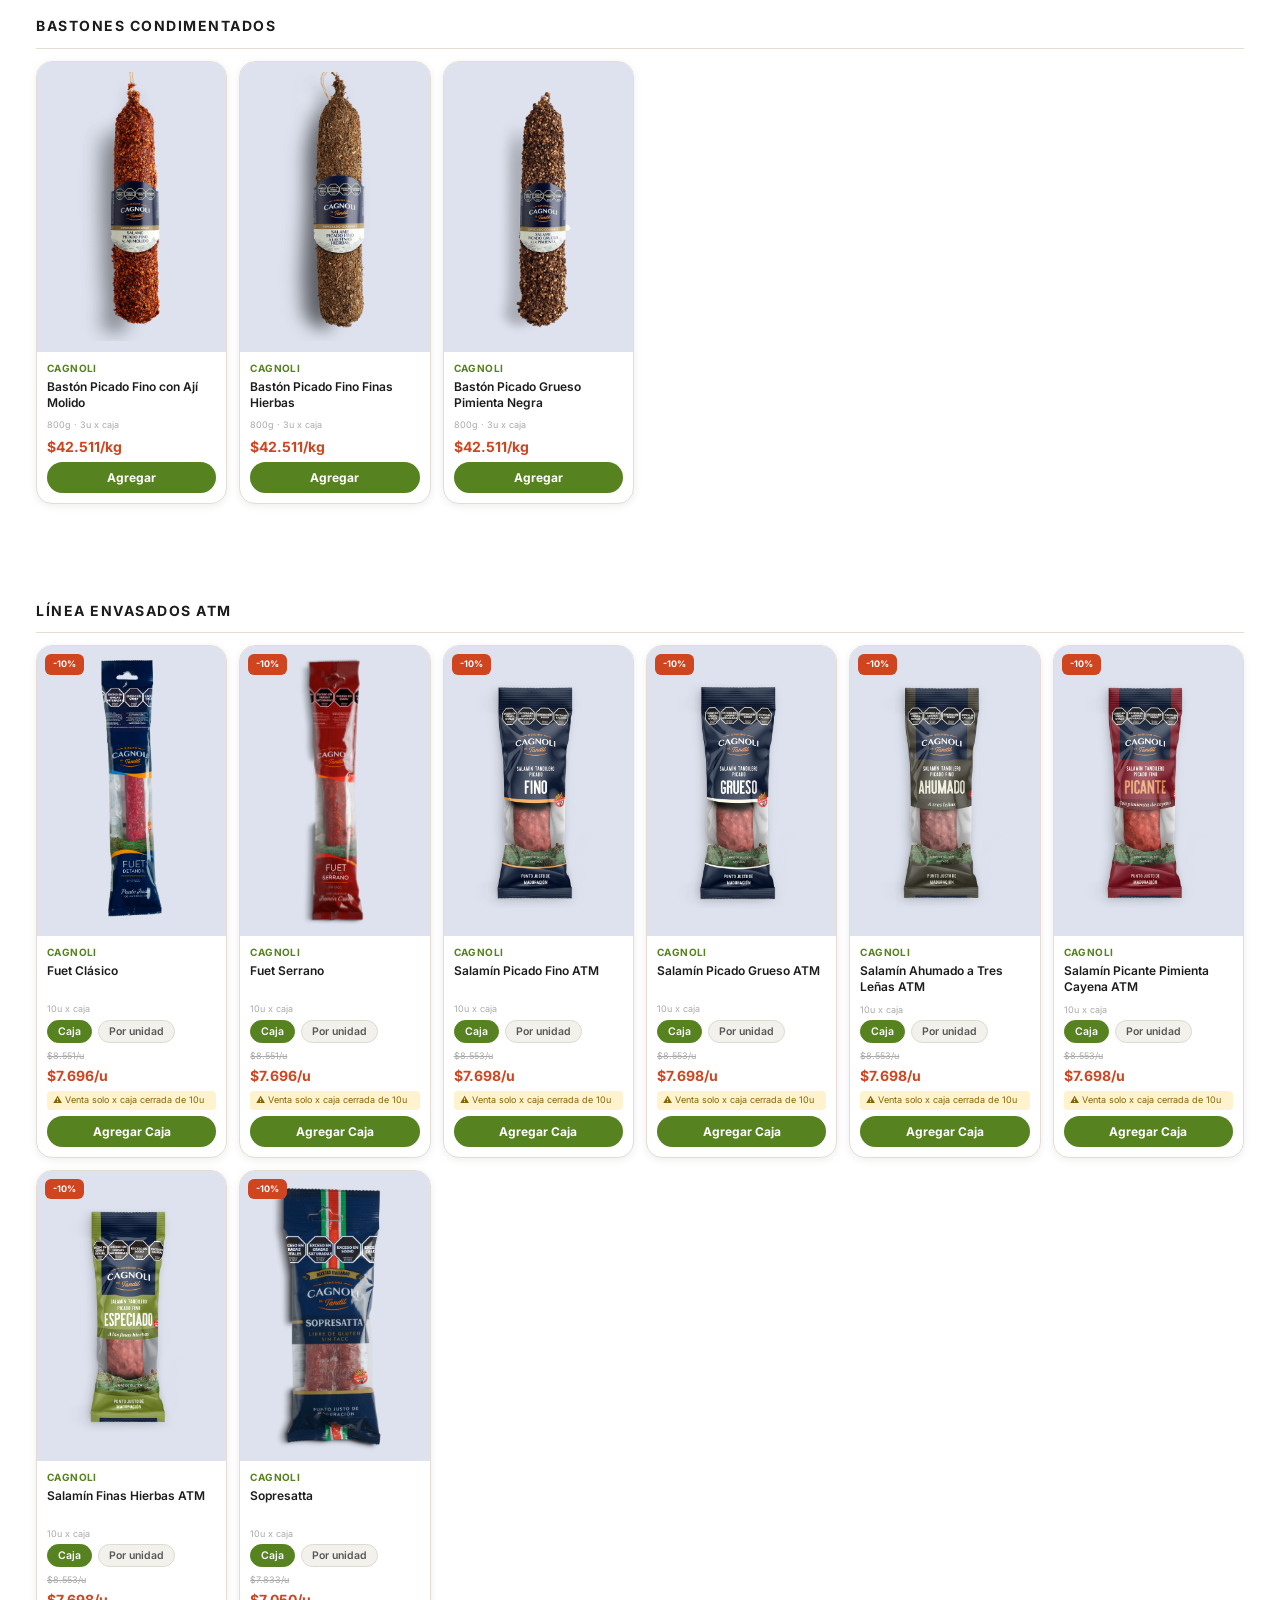
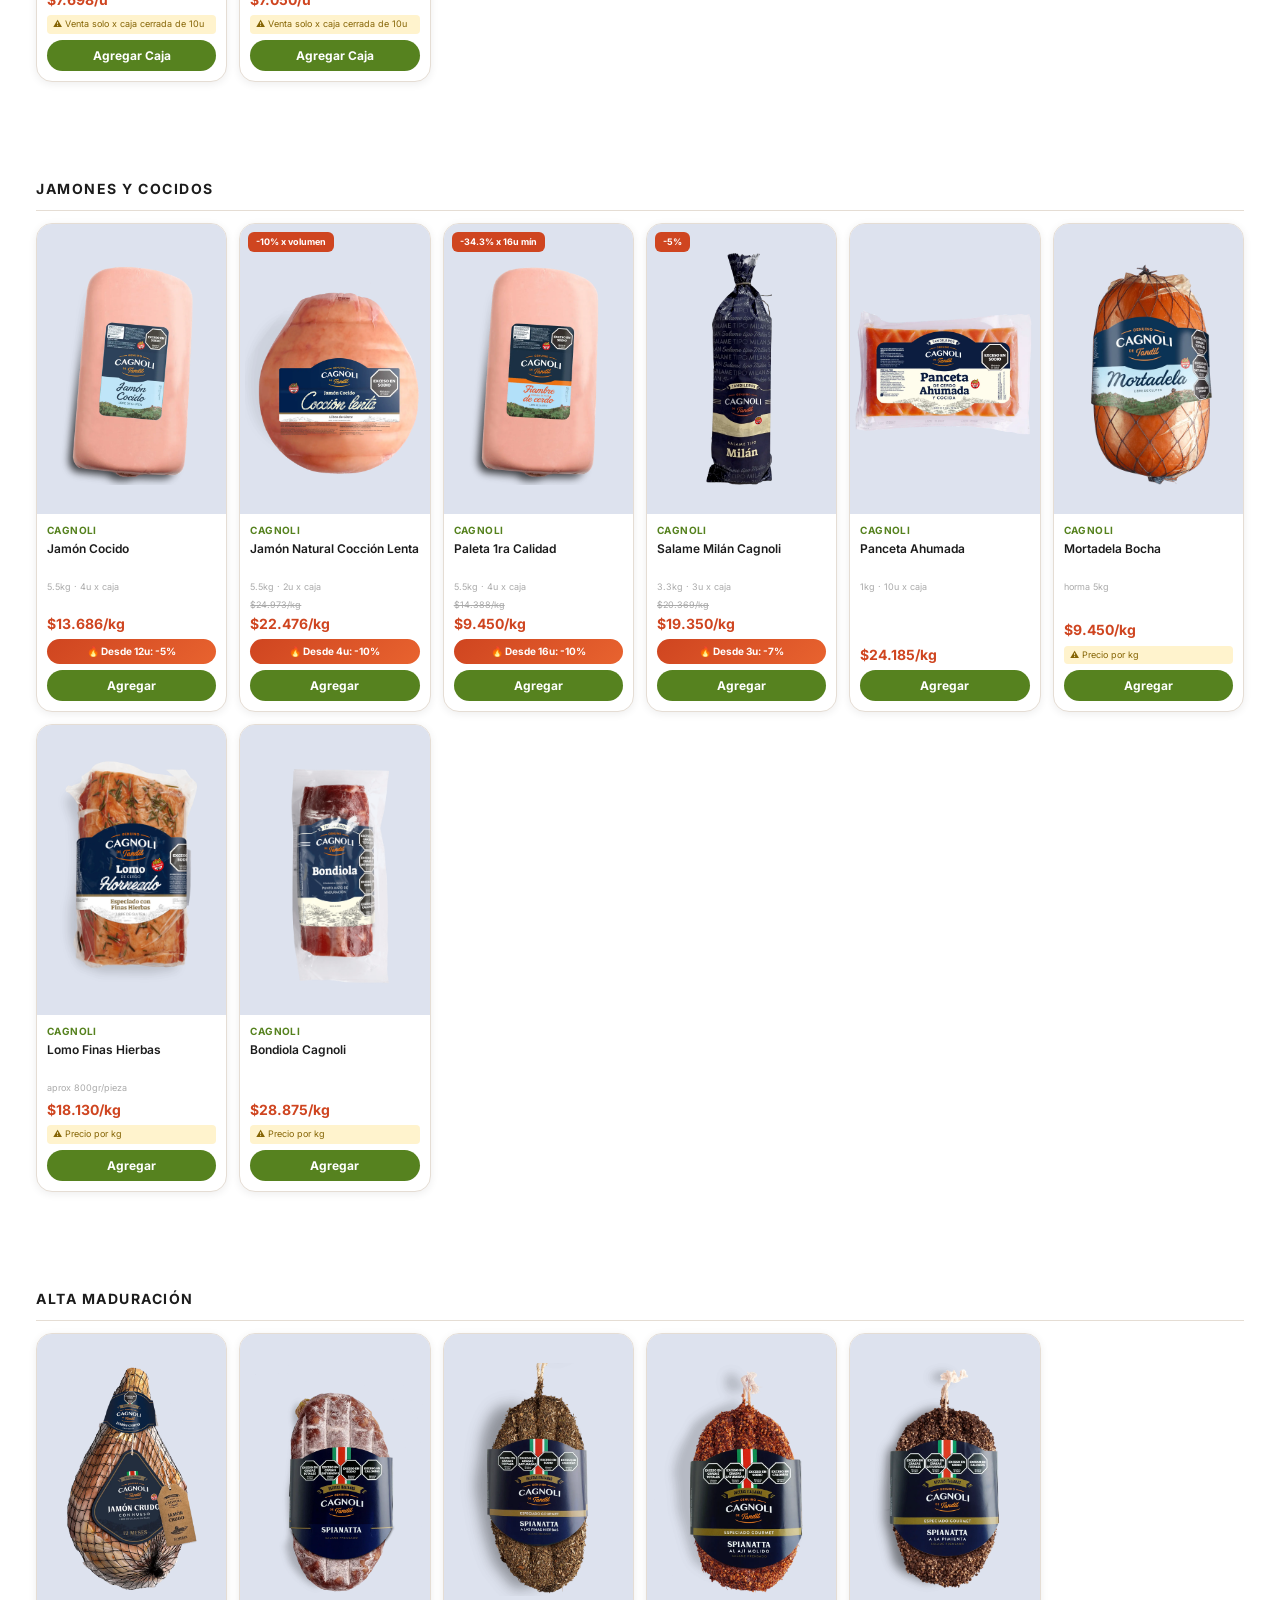
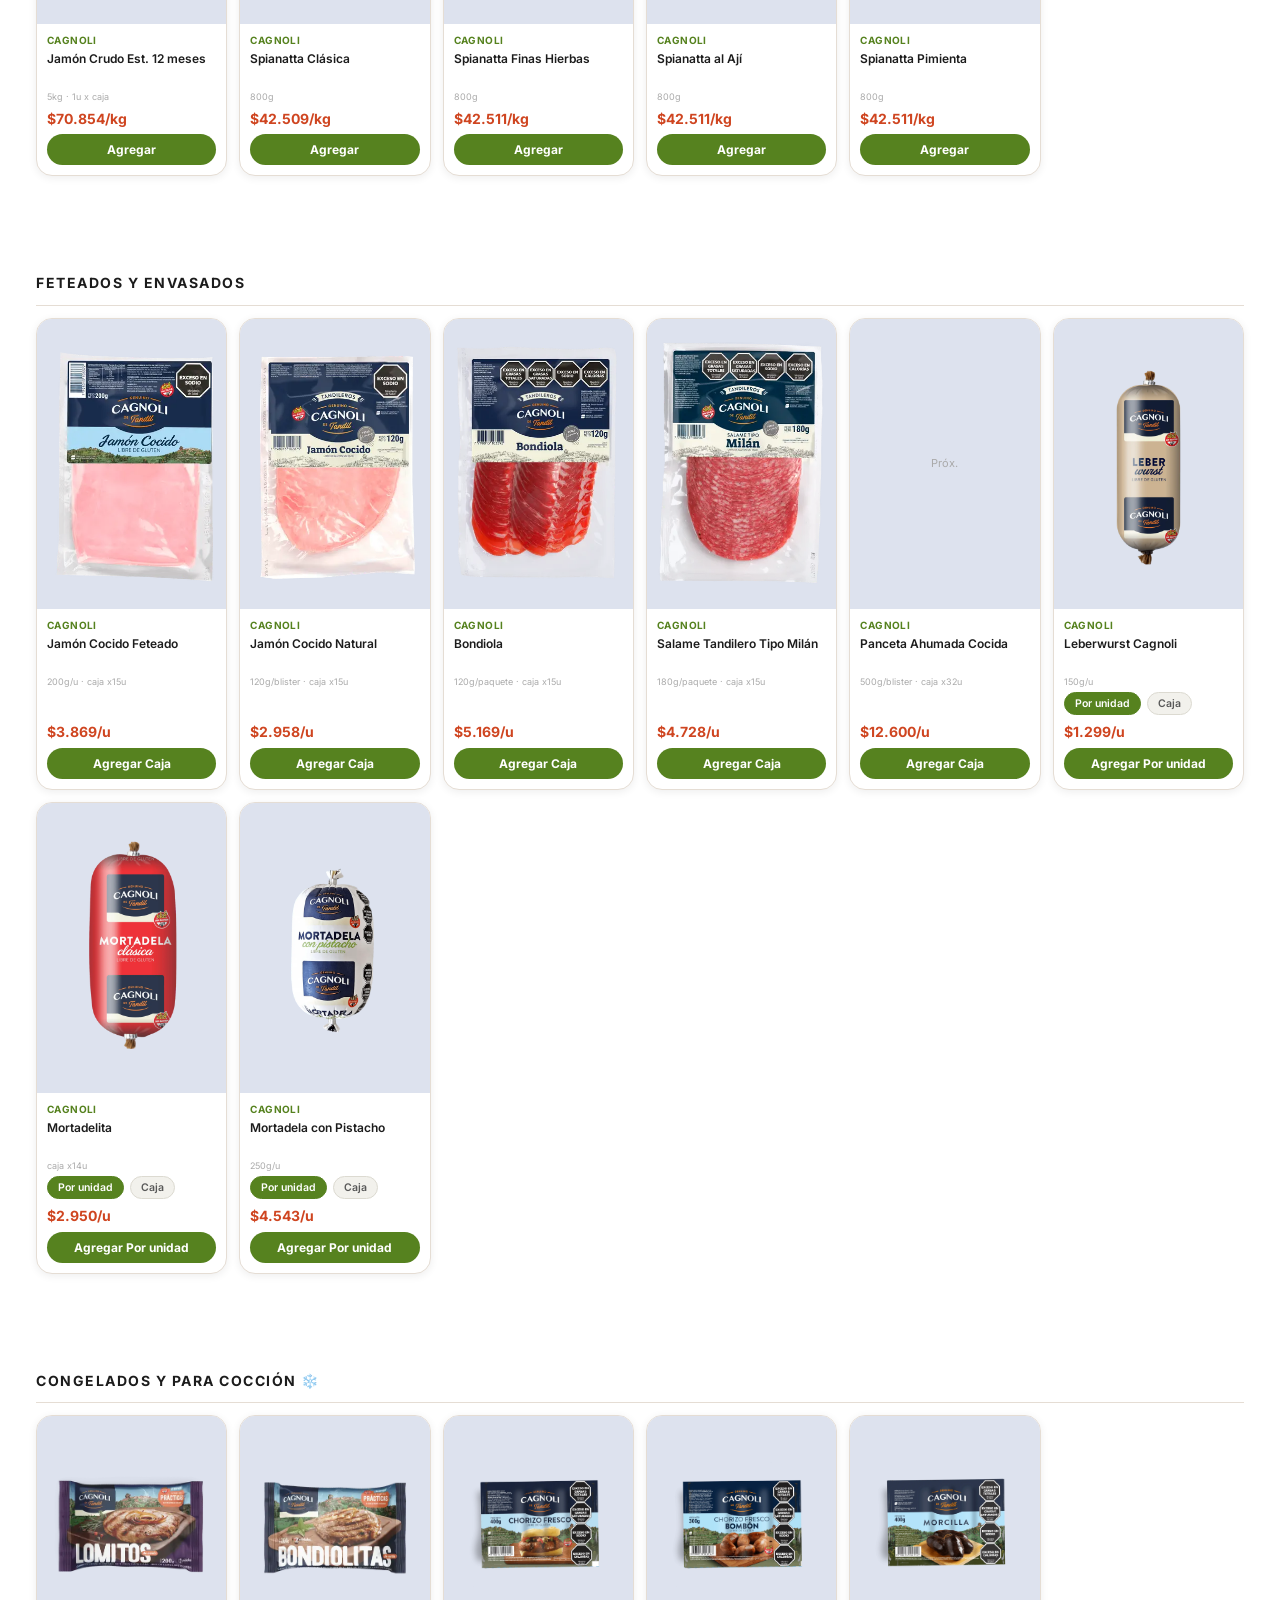
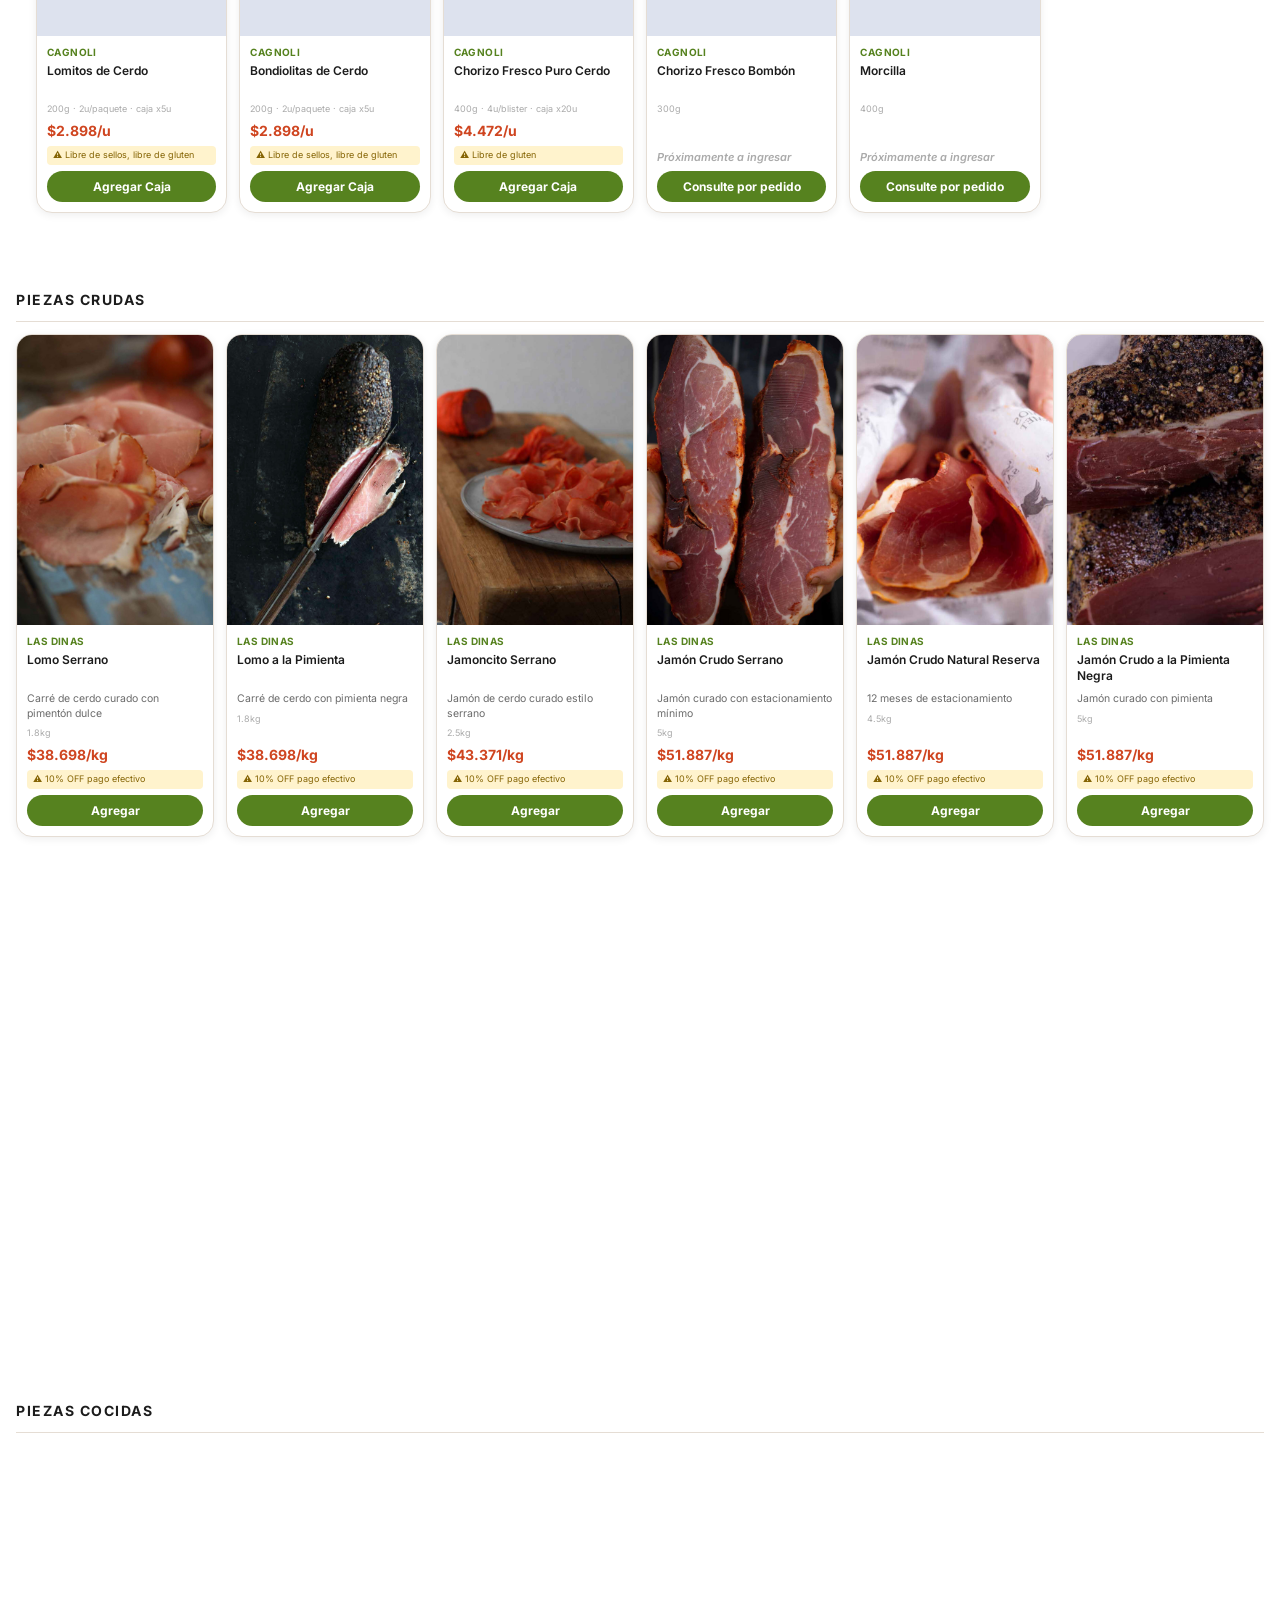
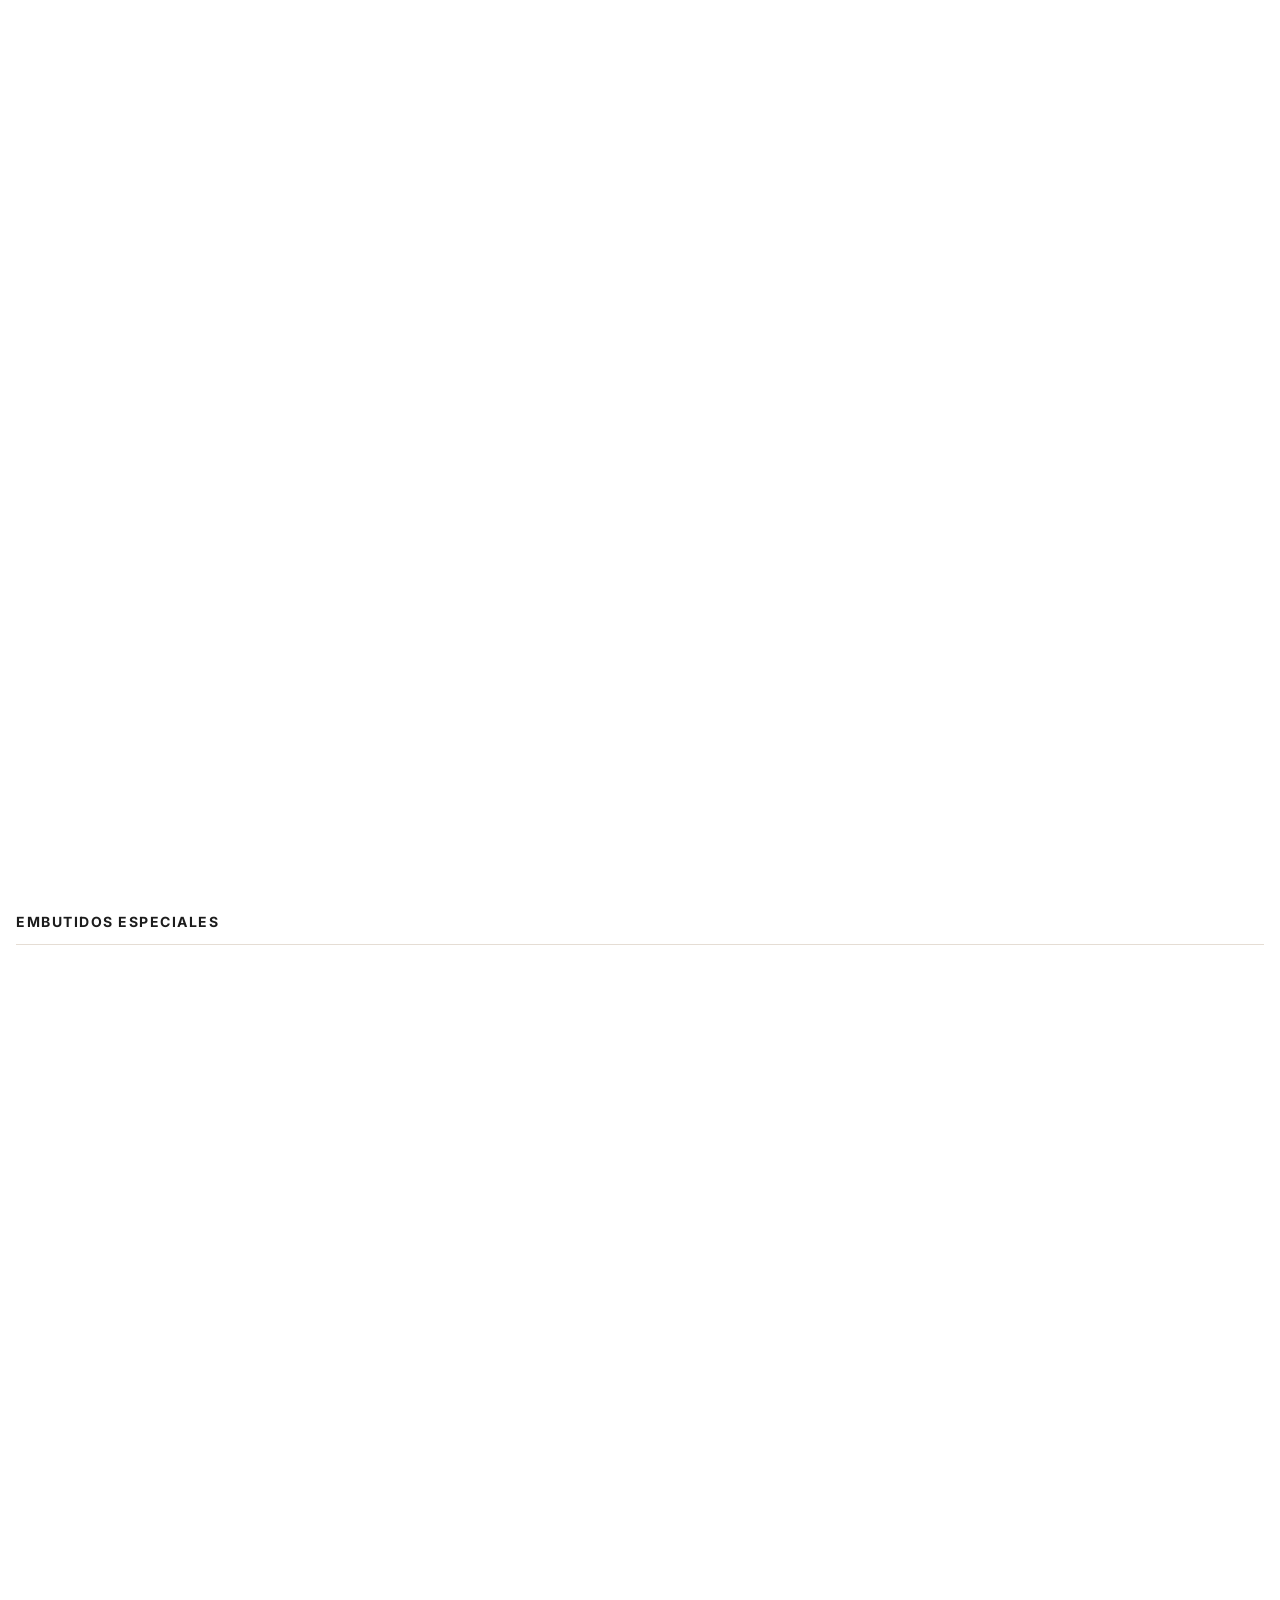
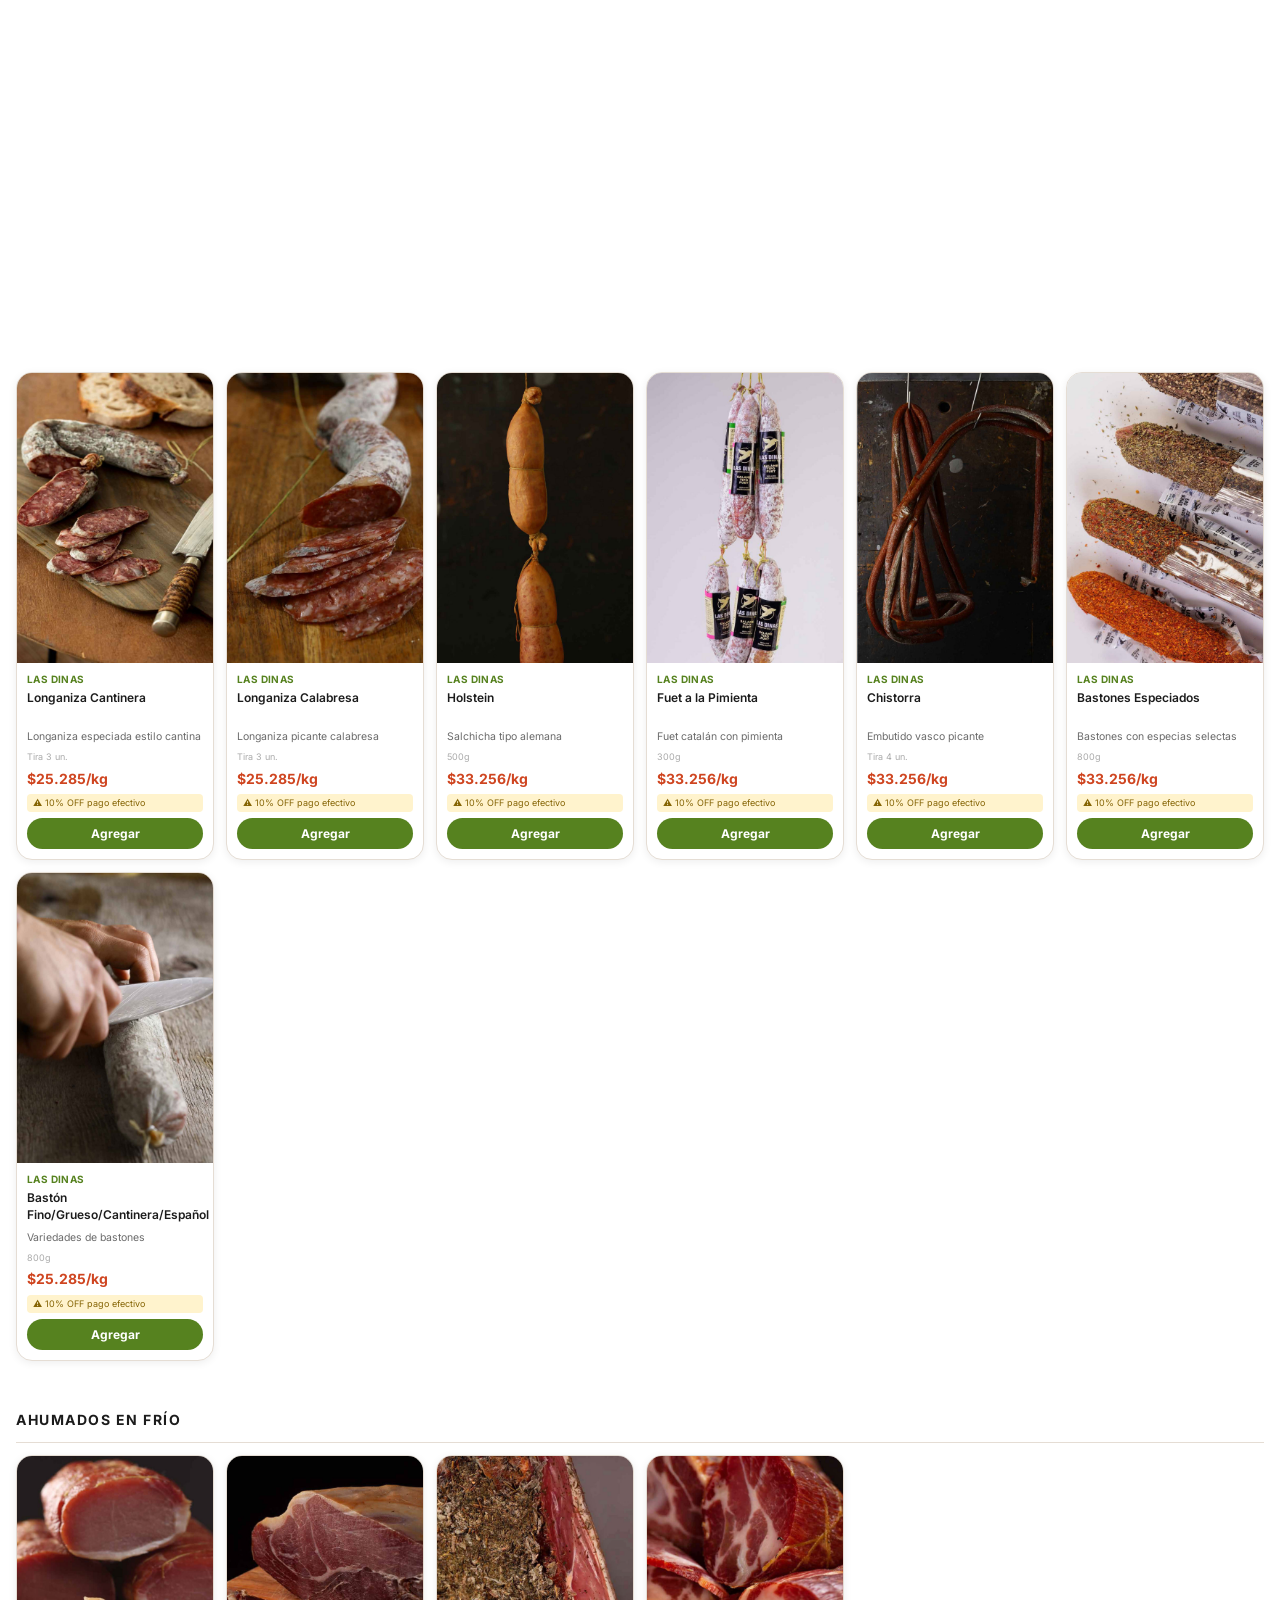
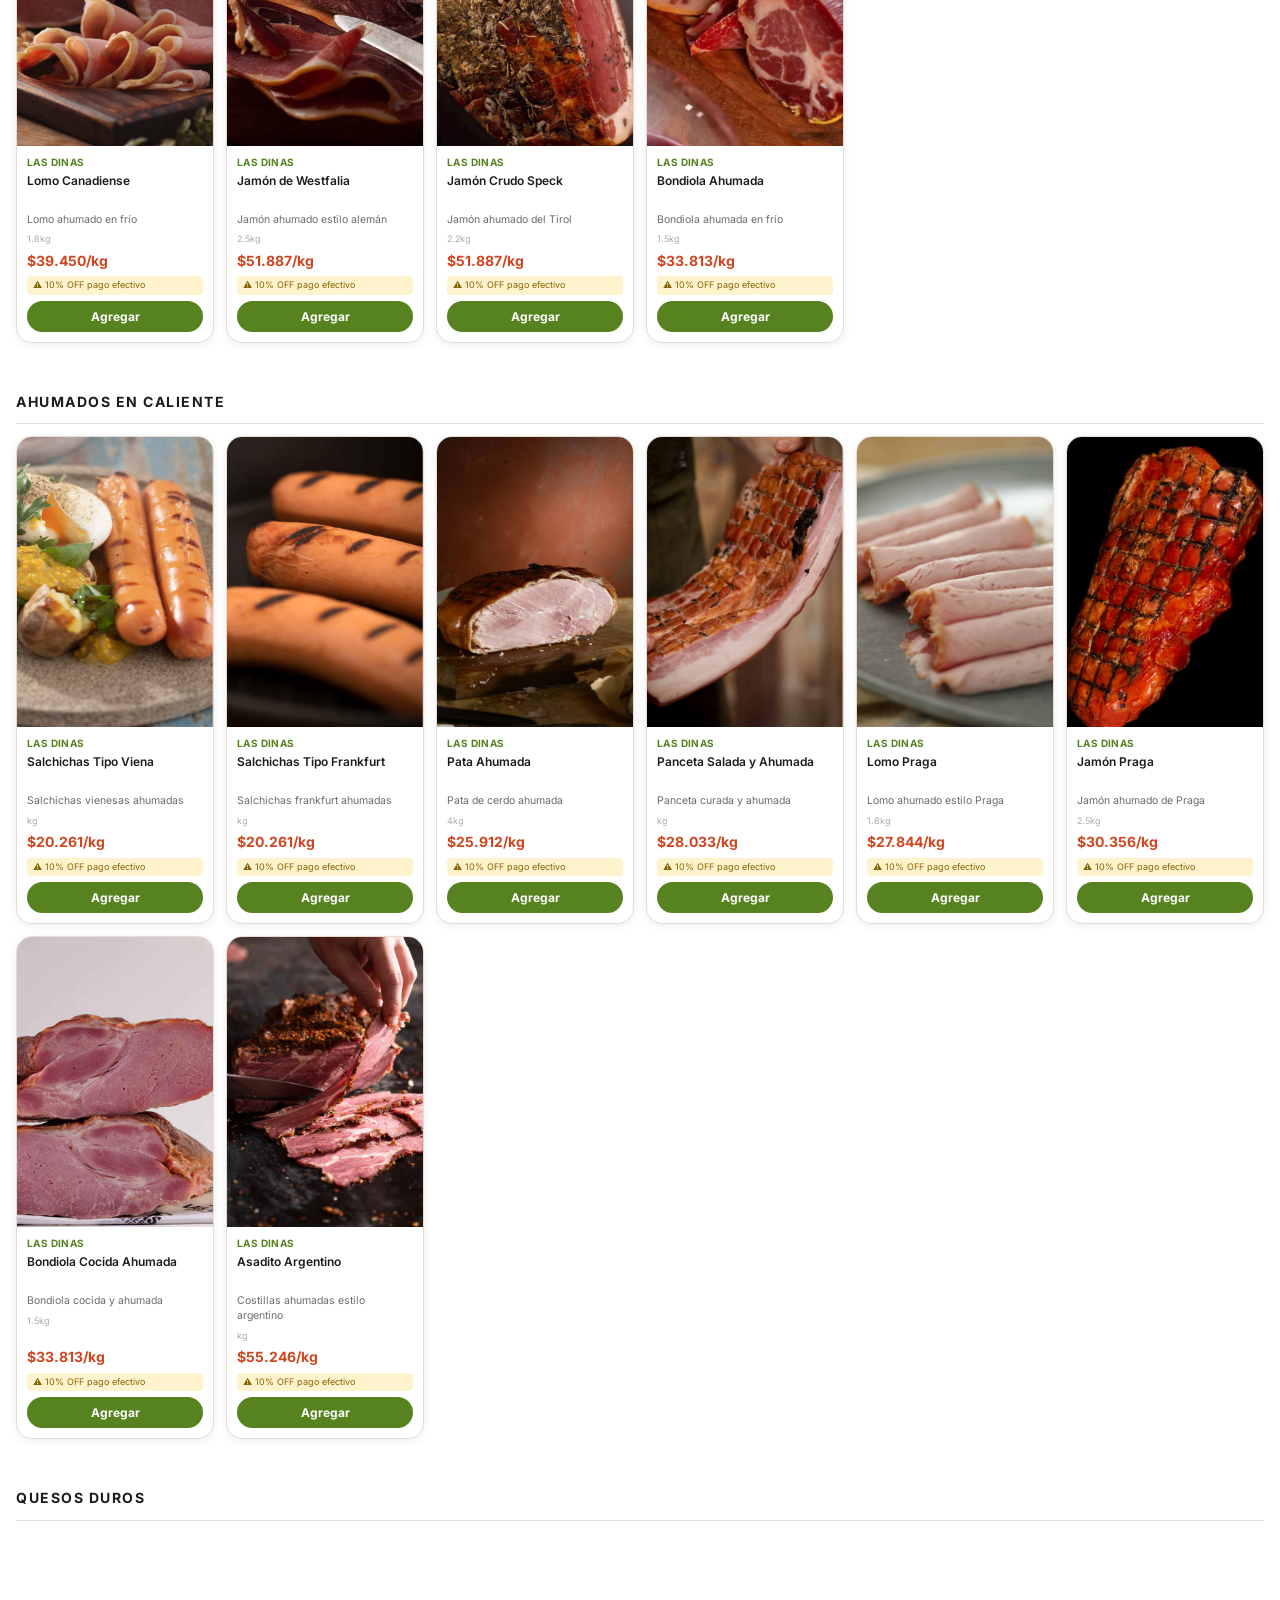
==== commit a9332d92: "Agrega chip de Todas las marcas (faltaba, no se podía volver del filtro) y achica la tipografía del " ====
--- a/index.html
+++ b/index.html
@@ -22,6 +22,7 @@
 <div class="header-compact-row" id="headerCompactRow">
 <div id="compactTopRow">
 <div id="marcasRowCompact">
+    <button class="marca-chip compacta claro marca-chip-todas" data-brand="all" onclick="filterBrandFromChip('all')">Todas</button>
 <button class="marca-chip compacta claro" data-brand="donatilio" onclick="filterBrandFromChip('donatilio')"><img src="img/marcas/don_atilio.png" alt="Don Atilio"></button>
 <button class="marca-chip compacta transparente grande" data-brand="cagnoli" onclick="filterBrandFromChip('cagnoli')"><img src="img/marcas/cagnoli.png" alt="Cagnoli"></button>
 <button class="marca-chip compacta claro" data-brand="vidal" onclick="filterBrandFromChip('vidal')"><img src="img/marcas/vidal.png" alt="Lácteos Vidal"></button>
@@ -53,6 +54,7 @@
 <div class="marcas-aliadas-label">Nuestras Marcas Aliadas</div>
 <div class="marcas-aliadas-hint">Tocá un logo para ver solo sus productos</div>
 <div class="marcas-row">
+    <button class="marca-chip claro marca-chip-todas" data-brand="all" onclick="filterBrandFromChip('all')">Todas<br>las marcas</button>
 <button class="marca-chip claro" data-brand="donatilio" onclick="filterBrandFromChip('donatilio')"><img src="img/marcas/don_atilio.png" alt="Don Atilio"></button>
 <button class="marca-chip transparente grande" data-brand="cagnoli" onclick="filterBrandFromChip('cagnoli')"><img src="img/marcas/cagnoli.png" alt="Cagnoli"></button>
 <button class="marca-chip claro" data-brand="vidal" onclick="filterBrandFromChip('vidal')"><img src="img/marcas/vidal.png" alt="Lácteos Vidal"></button>
--- a/style.css
+++ b/style.css
@@ -178,6 +178,8 @@
     align-items:stretch;
     gap:8px;
   }
+   .cat-step-value{font-size:11px;white-space:nowrap}
+  .cat-card-stepper{padding:4px 4px}
   #searchBoxCompact{
     width:100%;
   }
@@ -546,28 +548,28 @@
 /* ── STEPPER +/− EN LA CARD (reemplaza el botón una vez agregado) ── */
 .cat-card-stepper{
   display:flex;align-items:center;justify-content:space-between;
-  background:var(--verde);
-  border-radius:8px;
+  background:#fff;
+  border:1px solid black;
+  border-radius:999px;
   padding:4px 6px;
-  animation:stepperPop 0.22s ease;
 }
 .cat-step-btn{
   width:24px;height:24px;flex-shrink:0;
-  border-radius:6px;
+  border-radius:50%;
   border:none;
-  background:rgba(255,255,255,0.18);
-  color:#fff;
-  font-size:15px;font-weight:700;
+  background:transparent;
+  color:var(--texto);
+  font-size:16px;font-weight:700;
   line-height:1;
   cursor:pointer;
   display:flex;align-items:center;justify-content:center;
   transition:background 0.2s;
 }
-.cat-step-btn:hover{background:rgba(255,255,255,0.32)}
+.cat-step-btn:hover{background:#F2F1EC}
 .cat-step-value{
   flex:1;text-align:center;
-  color:#fff;
-  font-family:'Oswald',sans-serif;
+  color:var(--texto);
+  font-family:'Inter',sans-serif;
   font-size:13px;font-weight:700;
 }
 @keyframes stepperPop{
@@ -926,7 +928,7 @@
 }
 
 /* ── MODAL CONFIRMAR VACIAR ── */
-.confirm-modal-content{max-width:380px;text-align:center;position:relative}
+.confirm-modal-content{max-width:380px;padding: 24px;text-align:center;position:relative}
 .confirm-modal-title{font-family:'Oswald',sans-serif;font-weight:700;font-size:20px;color:var(--texto);margin-bottom:8px}
 .confirm-modal-sub{font-size:14px;color:var(--texto-suave);margin-bottom:24px;line-height:1.5}
 .confirm-modal-actions{display:flex;gap:10px}
@@ -1006,7 +1008,7 @@
 }
 
 .site-footer{
-  background:var(--gris-oscuro);
+  background:#1a1a1a;
   color:#fff;
   padding:32px 24px 20px;
   margin-top:40px;
@@ -1018,12 +1020,12 @@
   gap:24px;
 }
 .footer-title{
-  font-family:'Oswald',sans-serif;
+  font-family:'Inter',sans-serif;
   font-weight:700;
   font-size:12px;
   text-transform:uppercase;
   letter-spacing:0.5px;
-  color:var(--verde);
+  color: #f7f7f7;
   margin-bottom:6px;
 }
 .footer-text{
@@ -1074,4 +1076,19 @@
   margin-bottom:9px;
   transition:all 0.2s;
 }
-.cart-load-more:hover{background:#e5e3da}+.cart-load-more:hover{background:#e5e3da}
+.marca-chip-todas{
+  font-family:'Oswald',sans-serif;
+  font-weight:700;
+  font-size:12px;
+  line-height:1.2;
+  text-align:center;
+  color:var(--texto);
+  text-transform:uppercase;
+  letter-spacing:0.3px;
+  white-space:normal;
+}
+.marca-chip.compacta.marca-chip-todas{
+  font-size:10px;
+  white-space:nowrap;
+}
